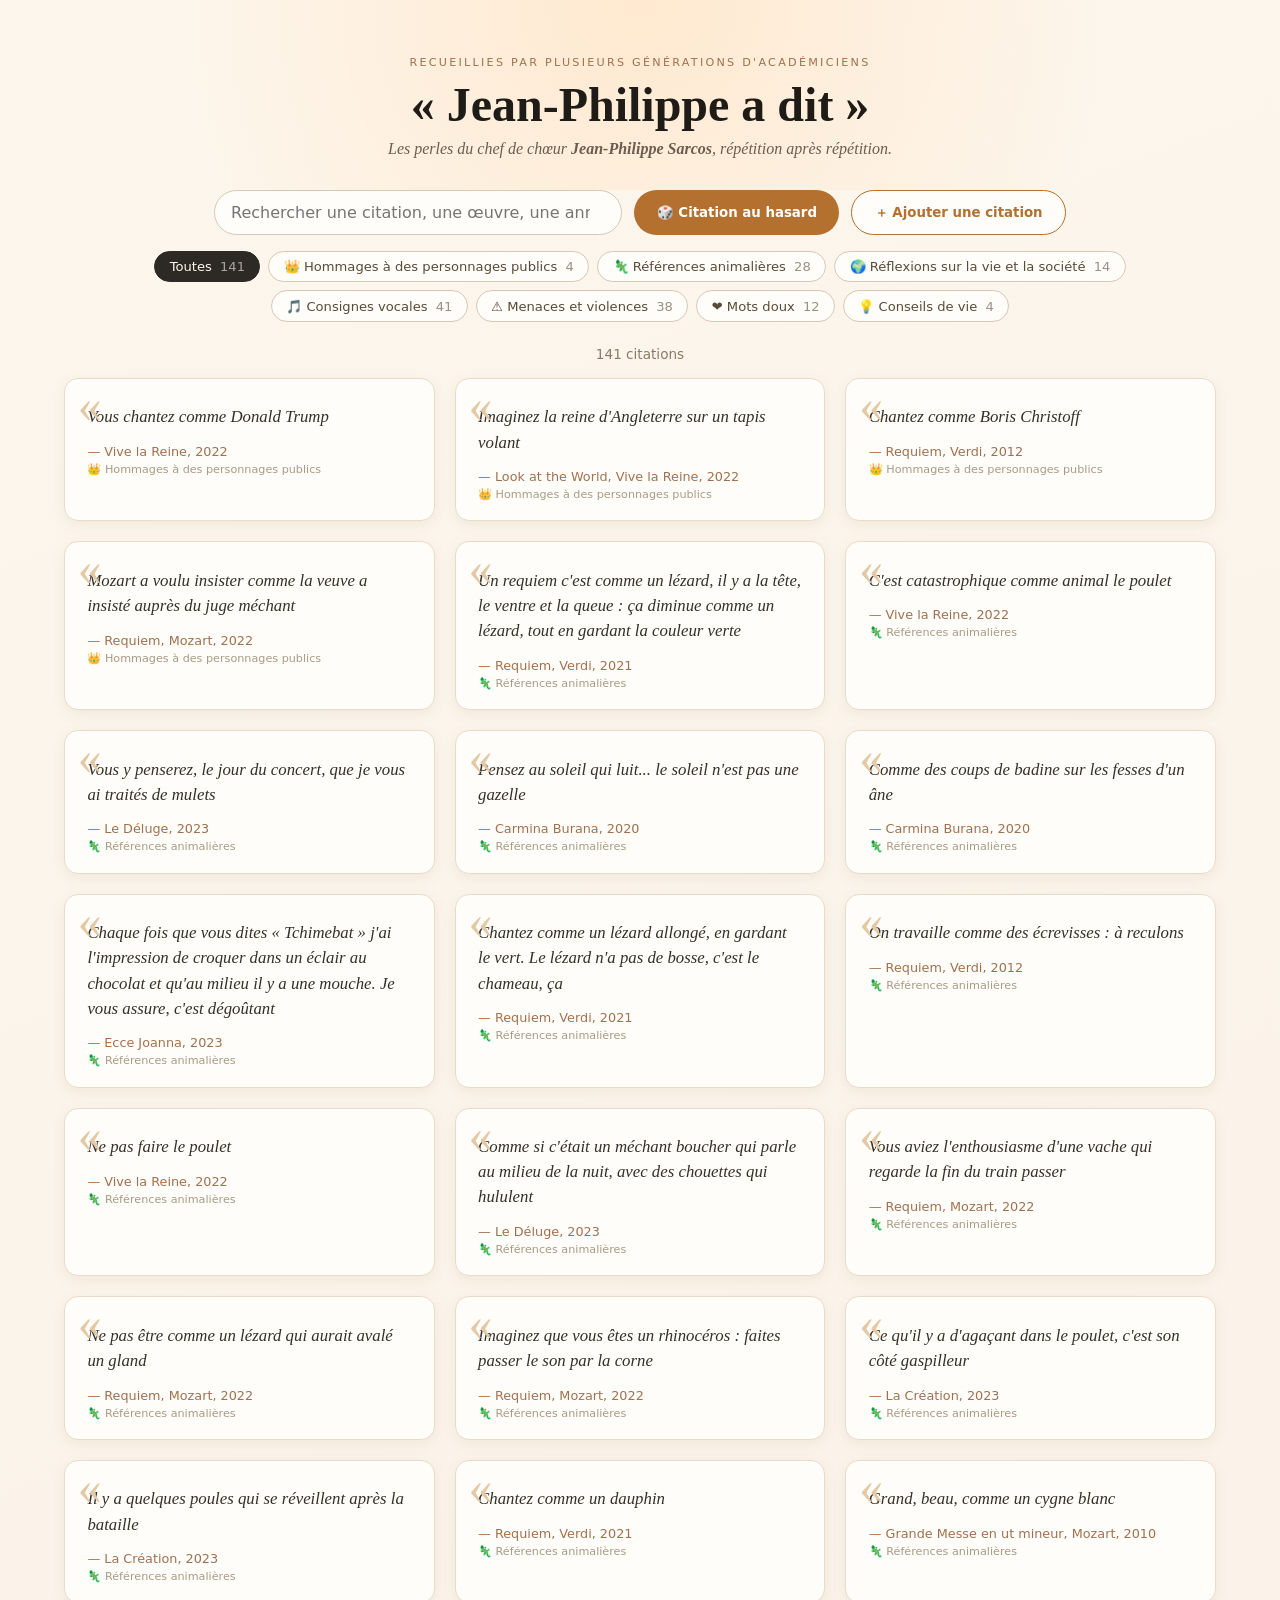
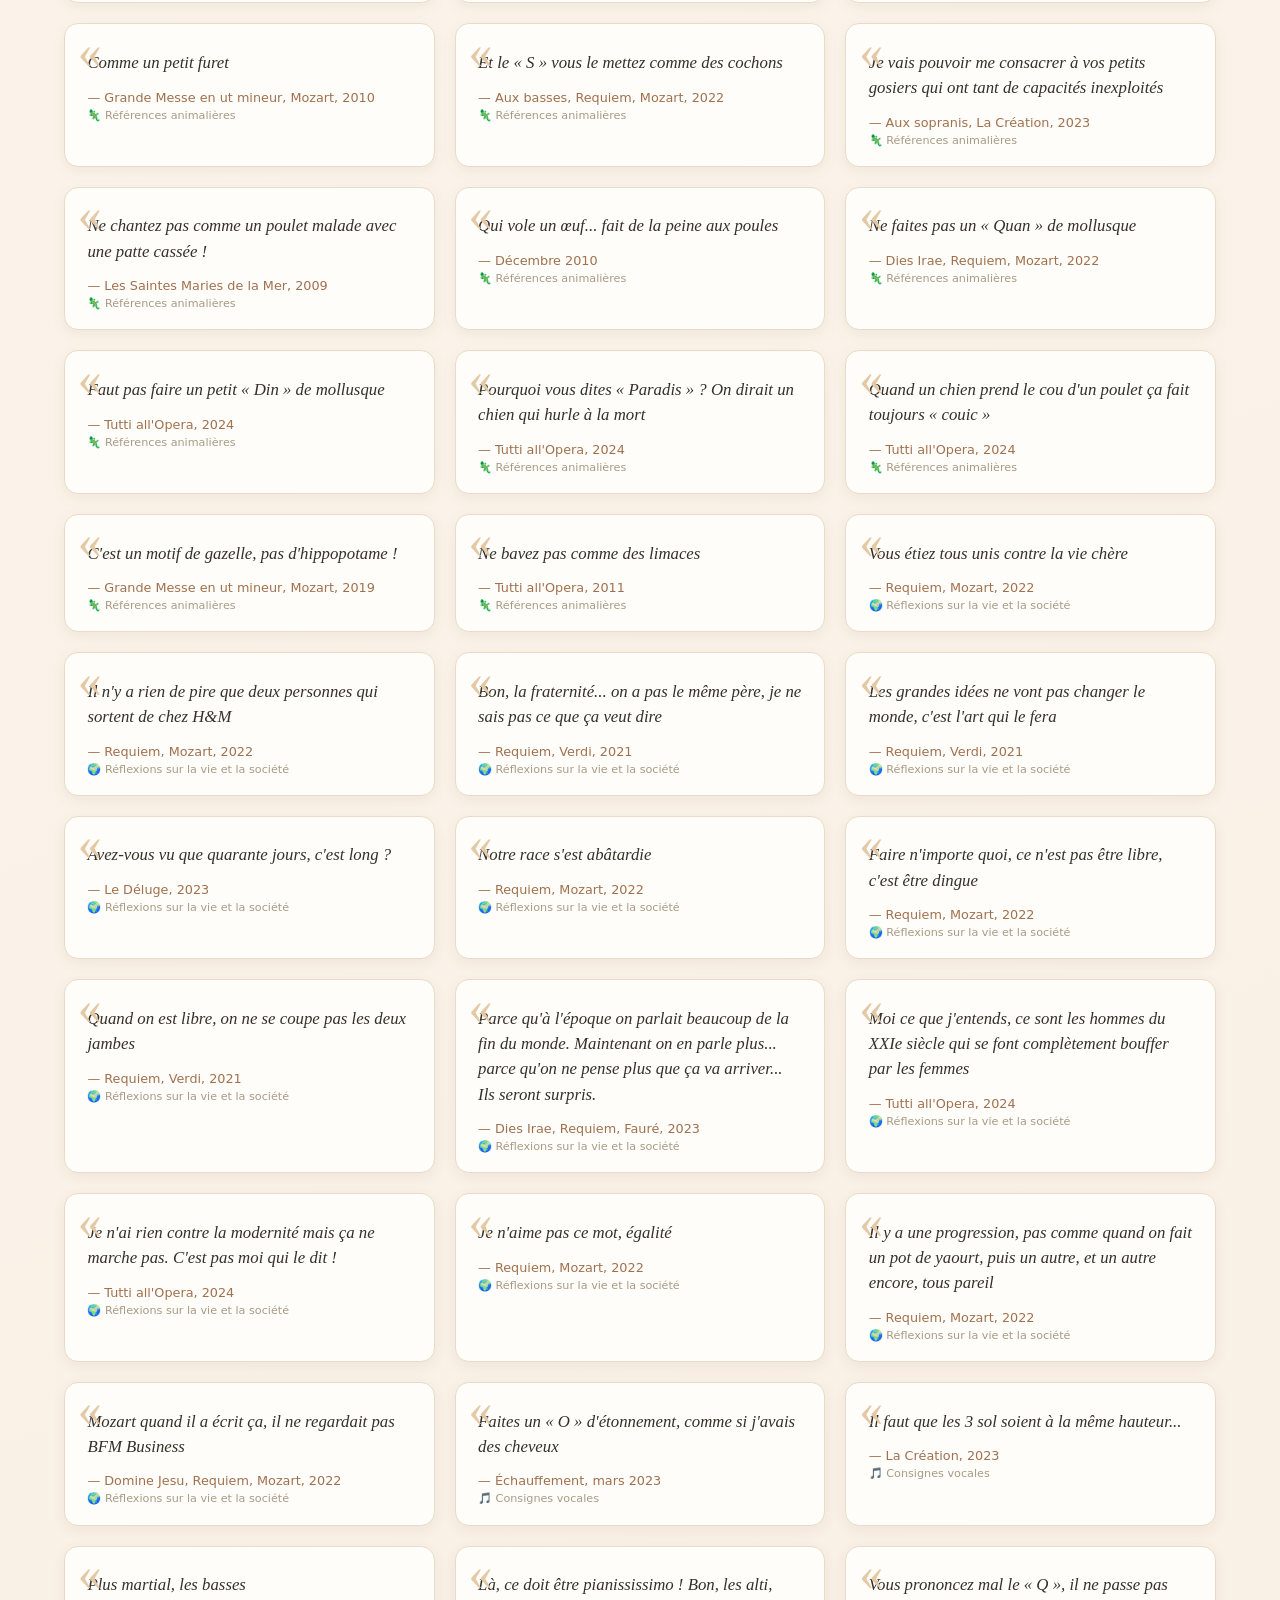
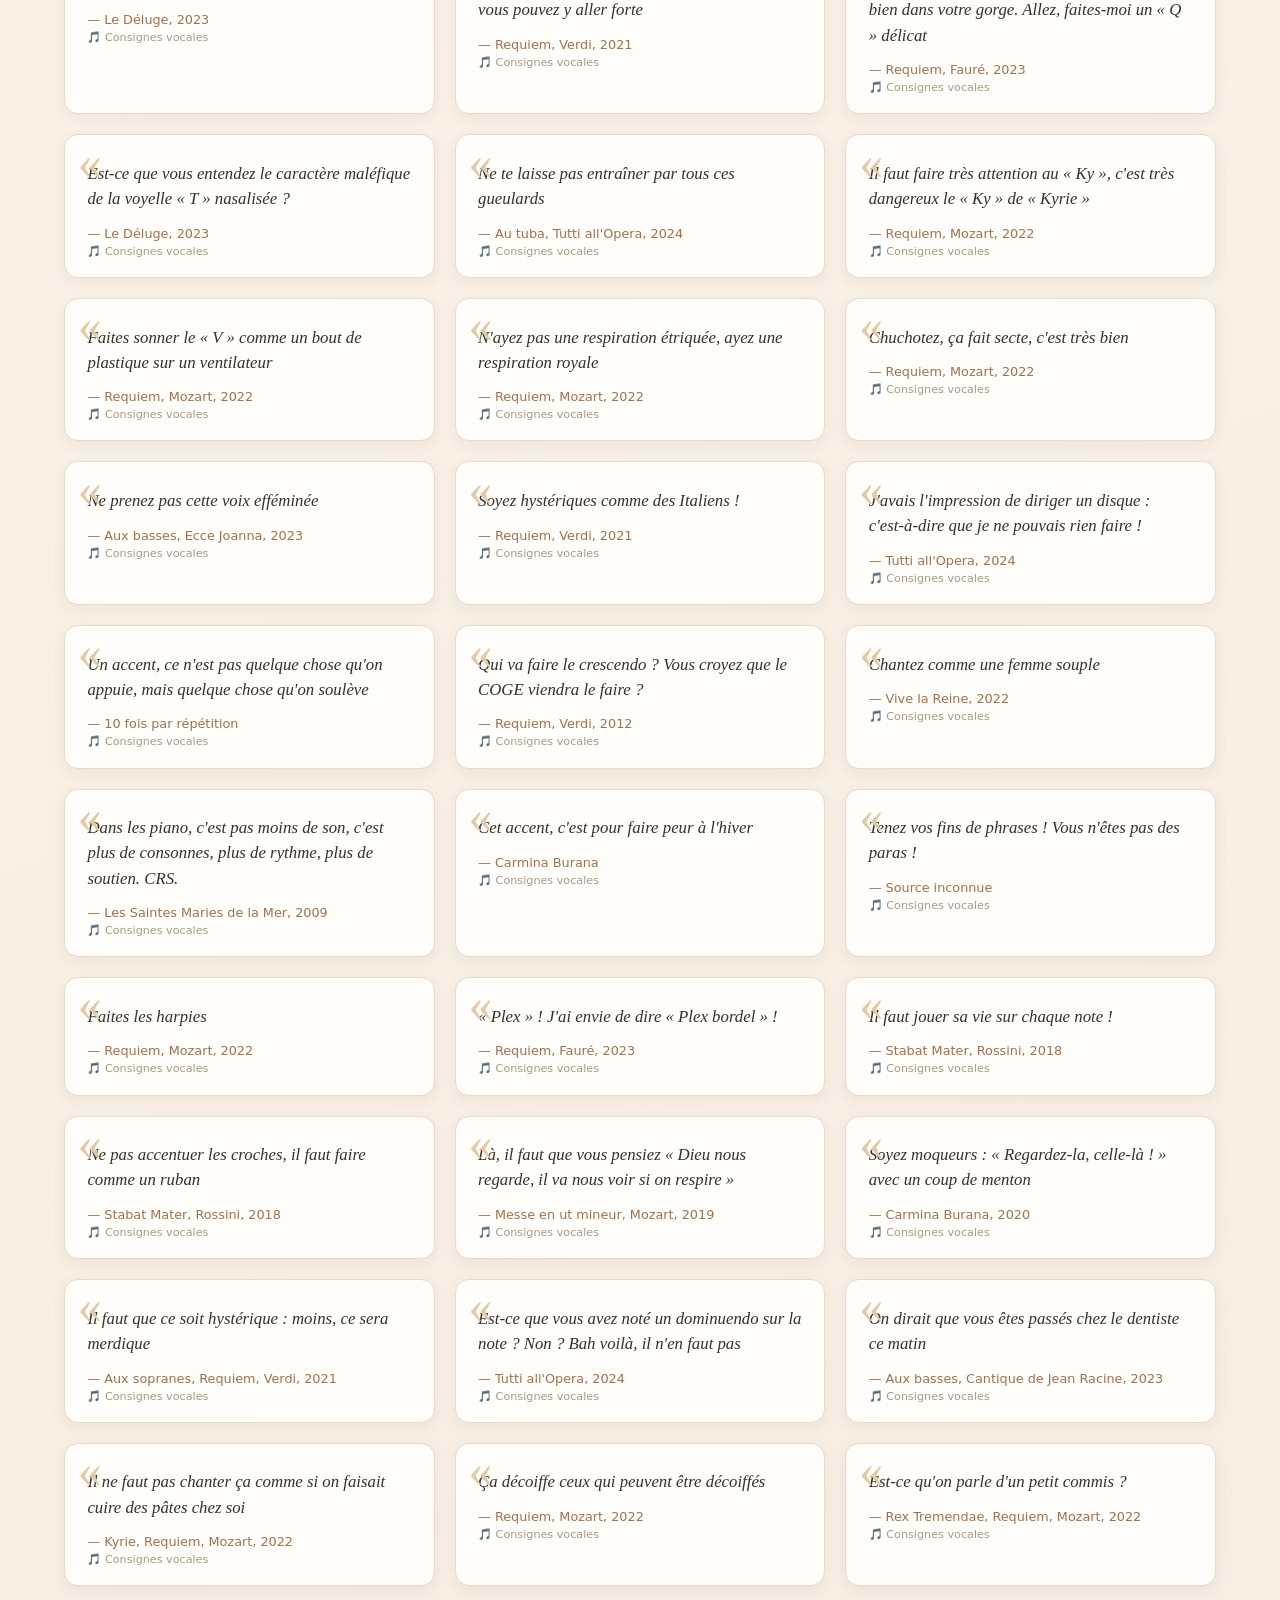
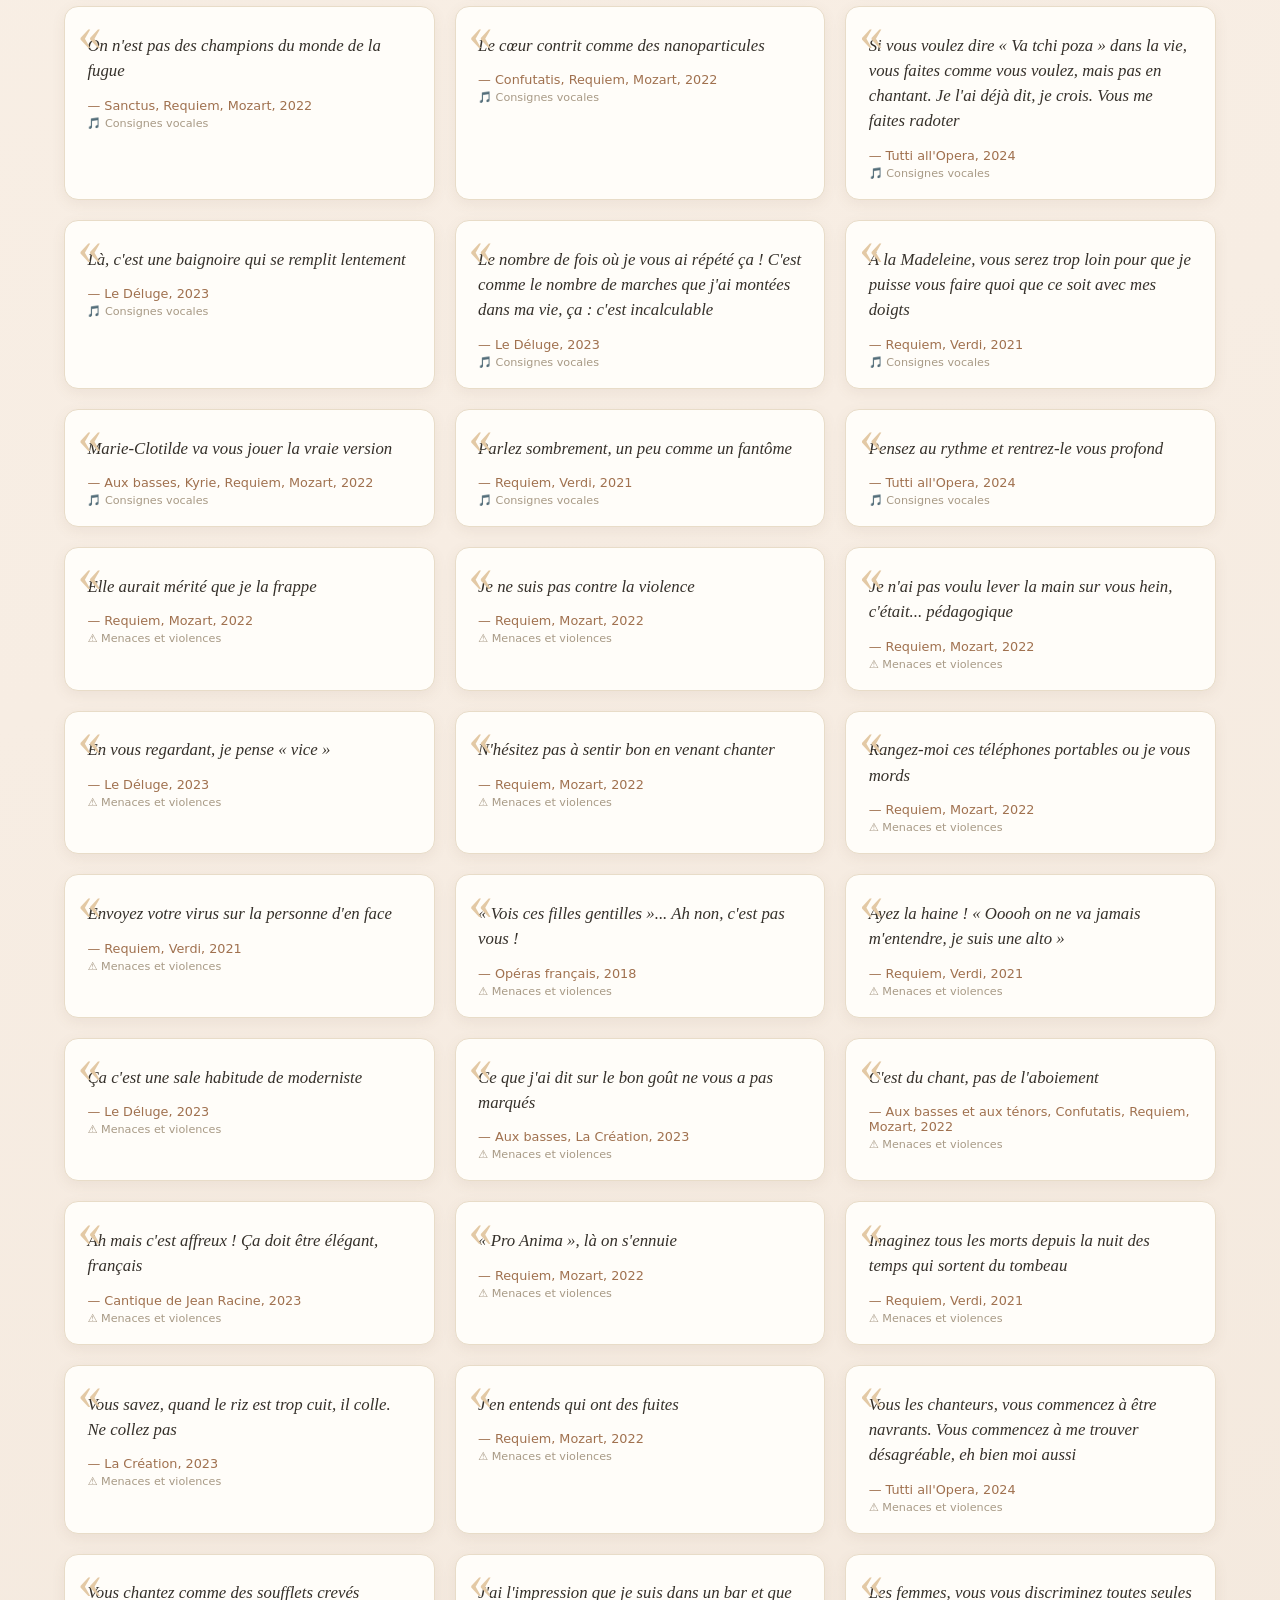
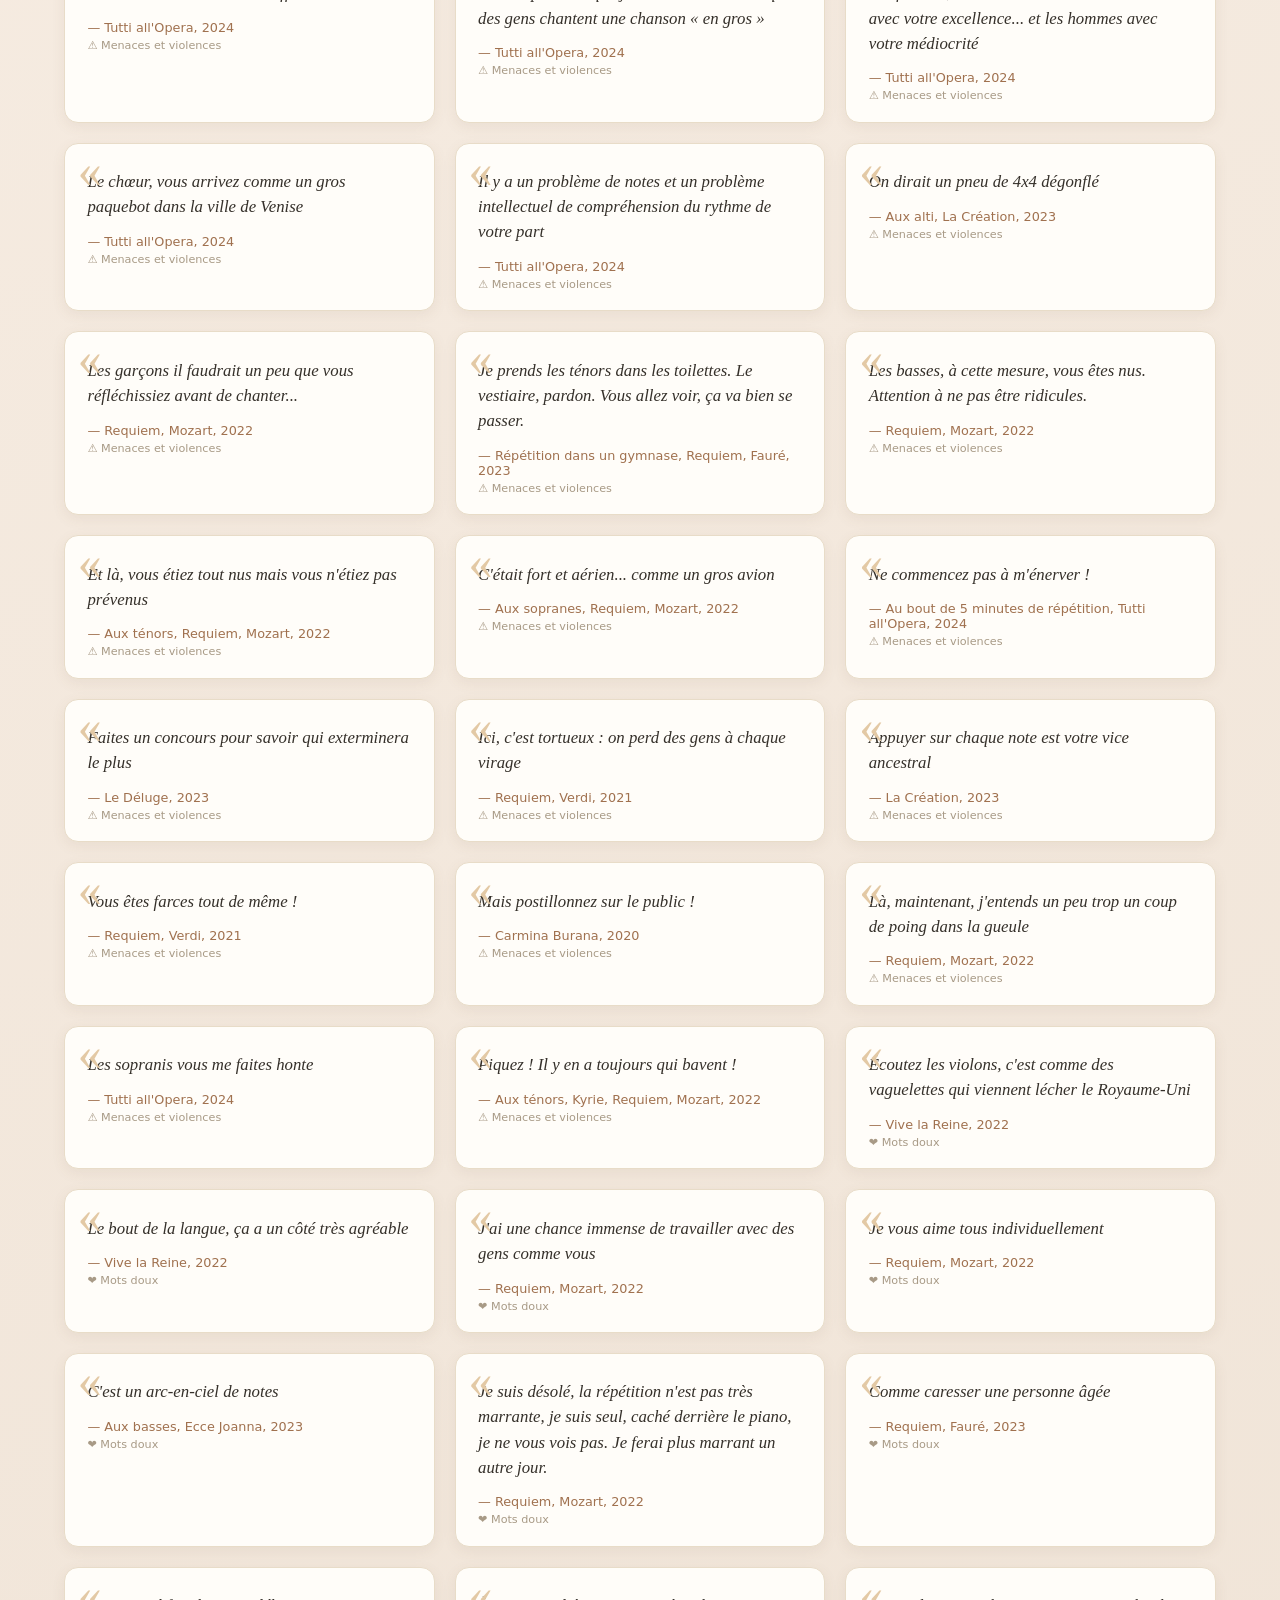
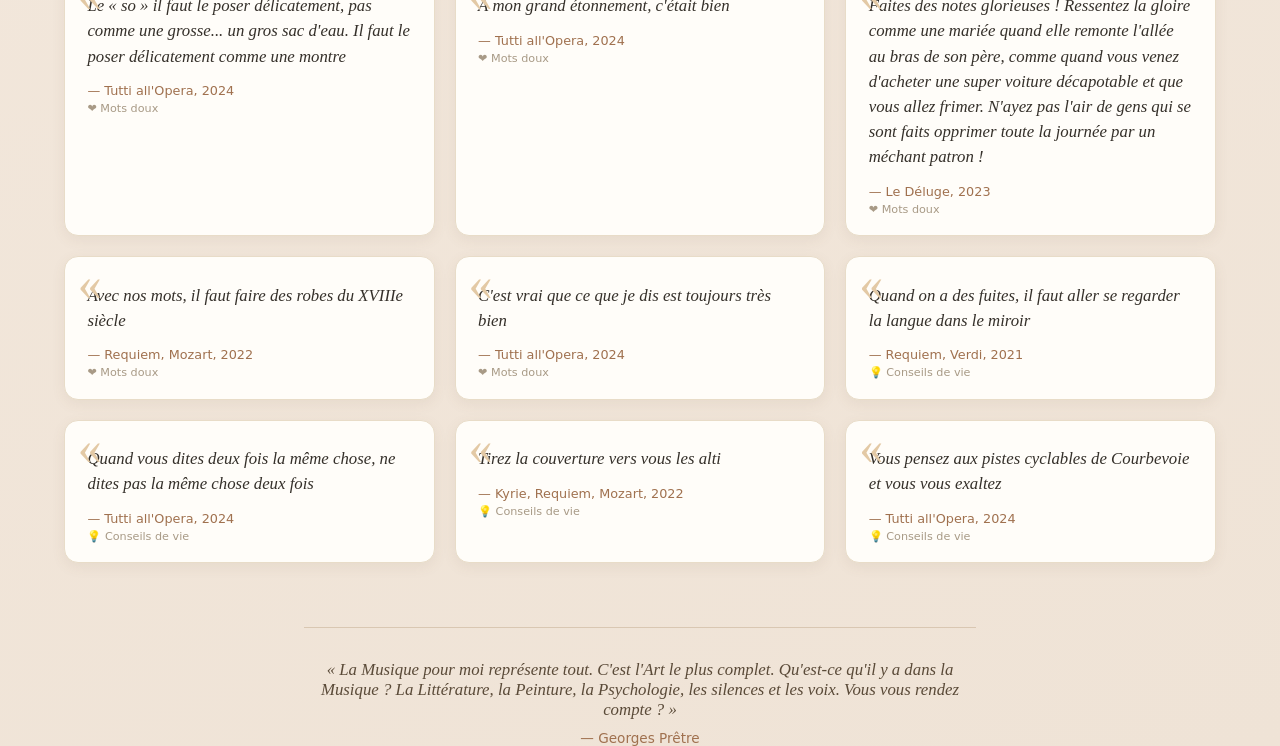
==== index.html @ 8a5d9da8 "Merge pull request #2 from quentinperry/vibe/ajout-citations-399d90" ====
<!DOCTYPE html>
<html lang="fr">
<head>
<meta charset="UTF-8">
<meta name="viewport" content="width=device-width, initial-scale=1.0">
<title>Jean-Philippe a dit — Recueil de citations</title>
<link rel="stylesheet" href="style.css">
</head>
<body>
<header class="hero">
  <p class="hero-kicker">Recueillies par plusieurs générations d'académiciens</p>
  <h1 class="hero-title">« Jean-Philippe a dit »</h1>
  <p class="hero-sub">Les perles du chef de chœur <strong>Jean-Philippe Sarcos</strong>, répétition après répétition.</p>
</header>
<div class="toolbar">
  <input id="search" class="search" type="search" placeholder="Rechercher une citation, une œuvre, une année…">
  <button id="randomBtn" class="btn-random">🎲 Citation au hasard</button>
  <button id="addBtn" class="btn-add">＋ Ajouter une citation</button>
</div>
<section id="addForm" class="add-form hidden">
  <h2 class="add-form-title">Ajouter une citation</h2>
  <div class="add-form-fields">
    <label class="add-form-label">Catégorie
      <select id="newChapter" class="add-form-input" required></select>
    </label>
    <label class="add-form-label add-form-wide">Citation
      <textarea id="newText" class="add-form-input" rows="3" placeholder="« Votre citation ici »" required></textarea>
    </label>
    <div class="add-form-row">
      <label class="add-form-label">Œuvre
        <input id="newWork" class="add-form-input" type="text" placeholder="Requiem, Mozart">
      </label>
      <label class="add-form-label">Année
        <input id="newYear" class="add-form-input" type="text" placeholder="2024" inputmode="numeric">
      </label>
    </div>
  </div>
  <p id="addError" class="add-form-error hidden"></p>
  <div class="add-form-actions">
    <button id="addCancel" class="btn-ghost">Annuler</button>
    <button id="addSubmit" class="btn-random">Ajouter</button>
  </div>
</section>
<nav id="chapters" class="chapters"></nav>
<section id="spotlight" class="random-spotlight hidden"></section>
<p id="count" class="results-count"></p>
<main id="grid" class="grid"></main>
<p id="empty" class="empty hidden">Aucune citation trouvée. « Vous me faites radoter » — essayez autre chose !</p>
<footer class="footer">
  <blockquote class="footer-quote">
    « La Musique pour moi représente tout. C'est l'Art le plus complet. Qu'est-ce qu'il y a dans la
    Musique ? La Littérature, la Peinture, la Psychologie, les silences et les voix. Vous vous
    rendez compte ? »
    <cite>— Georges Prêtre</cite>
  </blockquote>
</footer>
<script src="data.js"></script>
<script src="app.js"></script>
</body>
</html>
---- style.css ----
* { box-sizing: border-box; margin: 0; padding: 0; }
body {
  background: linear-gradient(160deg, #fdf6ec 0%, #f7ede3 60%, #efe3d6 100%);
  font-family: Georgia, "Times New Roman", serif;
  color: #2d2a26;
  min-height: 100vh;
}
.hero { text-align: center; padding: 3.5rem 1.5rem 2rem; background: radial-gradient(circle at 50% 0%, #ffe9d0 0%, transparent 70%); }
.hero-kicker { text-transform: uppercase; letter-spacing: 0.2em; font-size: 0.7rem; font-family: system-ui, sans-serif; color: #a0714f; margin-bottom: 0.5rem; }
.hero-title { font-size: 3rem; color: #1f1c18; }
.hero-sub { color: #6b5d4f; margin-top: 0.5rem; font-style: italic; }
.toolbar { display: flex; gap: 0.75rem; max-width: 900px; margin: 0 auto 1rem; padding: 0 1.5rem; flex-wrap: wrap; }
.search { flex: 1; min-width: 220px; padding: 0.75rem 1rem; border-radius: 999px; border: 1px solid #d9c7b2; background: #fffdf9; font-size: 1rem; font-family: system-ui, sans-serif; }
.search:focus { outline: 2px solid #c98a4b; }
.btn-random { padding: 0.75rem 1.4rem; border-radius: 999px; border: none; background: #b3702f; color: #fff; font-weight: 600; font-family: system-ui, sans-serif; cursor: pointer; }
.btn-random:hover { background: #96591f; }
.chapters { display: flex; flex-wrap: wrap; gap: 0.5rem; max-width: 1200px; margin: 0 auto 1.5rem; padding: 0 1.5rem; justify-content: center; }
.chip { padding: 0.45rem 0.9rem; border-radius: 999px; border: 1px solid #d9c7b2; background: #fffdf9; cursor: pointer; font-size: 0.82rem; font-family: system-ui, sans-serif; color: #5a4a38; }
.chip:hover { border-color: #b3702f; }
.chip.active { background: #2d2a26; color: #fdf6ec; border-color: #2d2a26; }
.chip .count { opacity: 0.6; margin-left: 0.25rem; }
.results-count { text-align: center; font-family: system-ui, sans-serif; font-size: 0.85rem; color: #8a7a66; margin-bottom: 1rem; }
.random-spotlight { max-width: 720px; margin: 0 auto 1.5rem; padding: 0 1.5rem; }
.random-spotlight .quote-card { border-color: #c98a4b; box-shadow: 0 10px 30px rgb(180 120 60 / 0.25); }
.grid { display: grid; grid-template-columns: repeat(auto-fill, minmax(320px, 1fr)); gap: 1.25rem; max-width: 1200px; margin: 0 auto; padding: 0 1.5rem; }
.quote-card { position: relative; background: #fffdf9; border: 1px solid #e8dcc8; border-radius: 14px; padding: 1.6rem 1.4rem 1.2rem; box-shadow: 0 4px 14px rgb(120 90 60 / 0.08); transition: transform .15s, box-shadow .15s; }
.quote-card:hover { transform: translateY(-3px); box-shadow: 0 10px 24px rgb(120 90 60 / 0.15); }
.quote-mark { position: absolute; top: 0.2rem; left: 0.8rem; font-size: 3rem; color: #e3c9a5; line-height: 1; }
.quote-text { font-size: 1.05rem; font-style: italic; line-height: 1.5; color: #35302a; }
.quote-text mark { background: #ffe3b3; border-radius: 3px; padding: 0 2px; }
.quote-source { margin-top: 0.9rem; font-size: 0.8rem; font-family: system-ui, sans-serif; color: #a0714f; display: flex; flex-direction: column; gap: 0.25rem; }
.quote-chapter { font-size: 0.7rem; color: #a89a86; }
.empty { text-align: center; font-style: italic; color: #8a7a66; padding: 2rem; }
.hidden { display: none; }
.footer { max-width: 720px; margin: 4rem auto 0; padding: 0 1.5rem; text-align: center; }
.footer-quote { font-style: italic; font-size: 1.05rem; color: #5a4a38; border-top: 1px solid #d9c7b2; padding-top: 2rem; }
.footer-quote cite { display: block; margin-top: 0.6rem; font-style: normal; font-family: system-ui, sans-serif; font-size: 0.85rem; color: #a0714f; }.btn-add { padding: 0.75rem 1.4rem; border-radius: 999px; border: 1px solid #b3702f; background: #fffdf9; color: #b3702f; font-weight: 600; font-family: system-ui, sans-serif; cursor: pointer; }
.btn-add:hover { background: #f7e8d5; }
.add-form { max-width: 720px; margin: 0 auto 1.5rem; padding: 1.5rem; background: #fffdf9; border: 1px solid #e8dcc8; border-radius: 14px; box-shadow: 0 4px 14px rgb(120 90 60 / 0.08); font-family: system-ui, sans-serif; }
.add-form-title { font-size: 1.1rem; margin-bottom: 1rem; color: #35302a; }
.add-form-fields { display: flex; flex-direction: column; gap: 0.9rem; }
.add-form-label { display: flex; flex-direction: column; gap: 0.3rem; font-size: 0.8rem; color: #6b5d4f; }
.add-form-input { padding: 0.55rem 0.8rem; border-radius: 8px; border: 1px solid #d9c7b2; background: #fff; font-size: 0.95rem; font-family: system-ui, sans-serif; }
.add-form-input:focus { outline: 2px solid #c98a4b; }
.add-form-row { display: flex; gap: 0.9rem; flex-wrap: wrap; }
.add-form-row .add-form-label { flex: 1; min-width: 160px; }
.add-form-error { color: #b00020; font-size: 0.85rem; margin-top: 0.6rem; }
.add-form-actions { display: flex; justify-content: flex-end; gap: 0.6rem; margin-top: 1.1rem; }
.btn-ghost { padding: 0.75rem 1.4rem; border-radius: 999px; border: 1px solid #d9c7b2; background: transparent; color: #5a4a38; font-family: system-ui, sans-serif; cursor: pointer; }
.btn-ghost:hover { background: #f3e9dc; }
.quote-delete { position: absolute; top: 0.6rem; right: 0.6rem; width: 1.6rem; height: 1.6rem; border-radius: 50%; border: none; background: #f3e0cc; color: #a0714f; cursor: pointer; font-size: 0.8rem; line-height: 1; opacity: 0; transition: opacity .15s; }
.quote-card:hover .quote-delete { opacity: 1; }
.quote-delete:hover { background: #e3c2a0; color: #7a3f1f; }
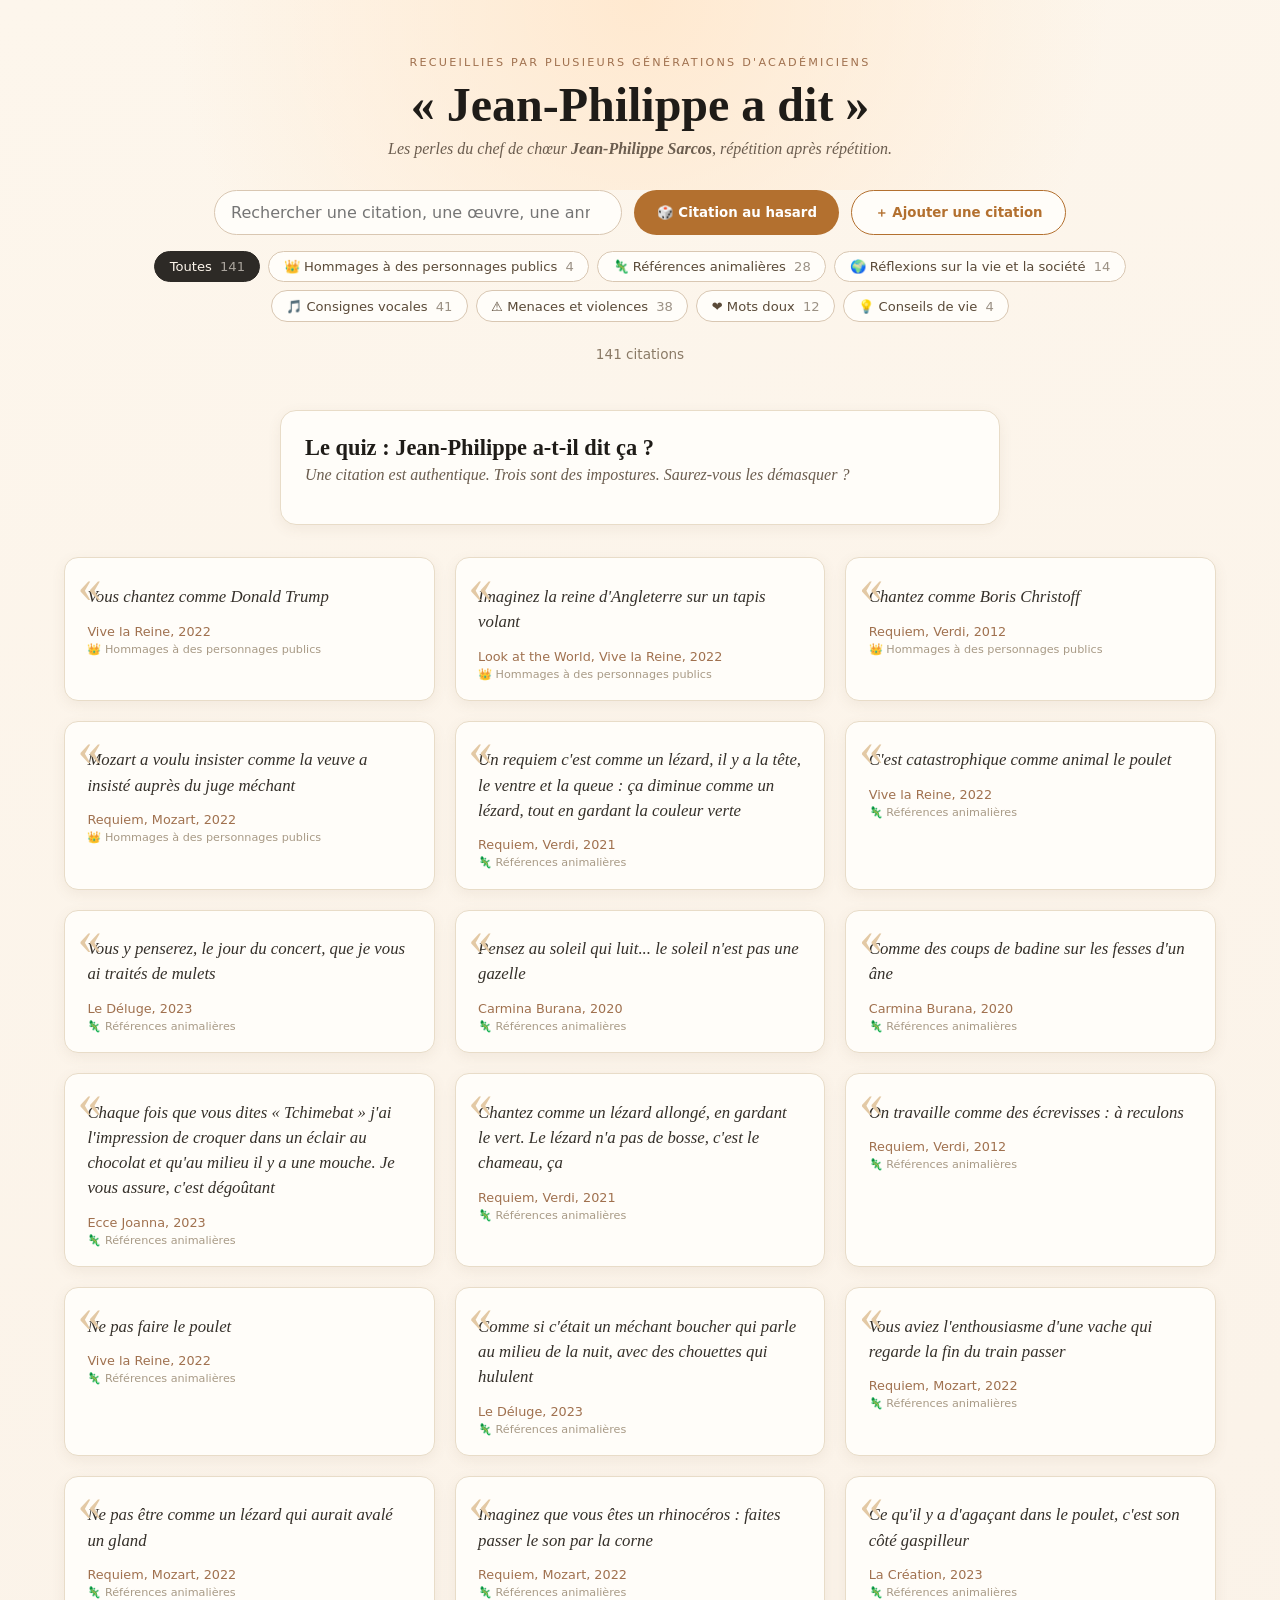
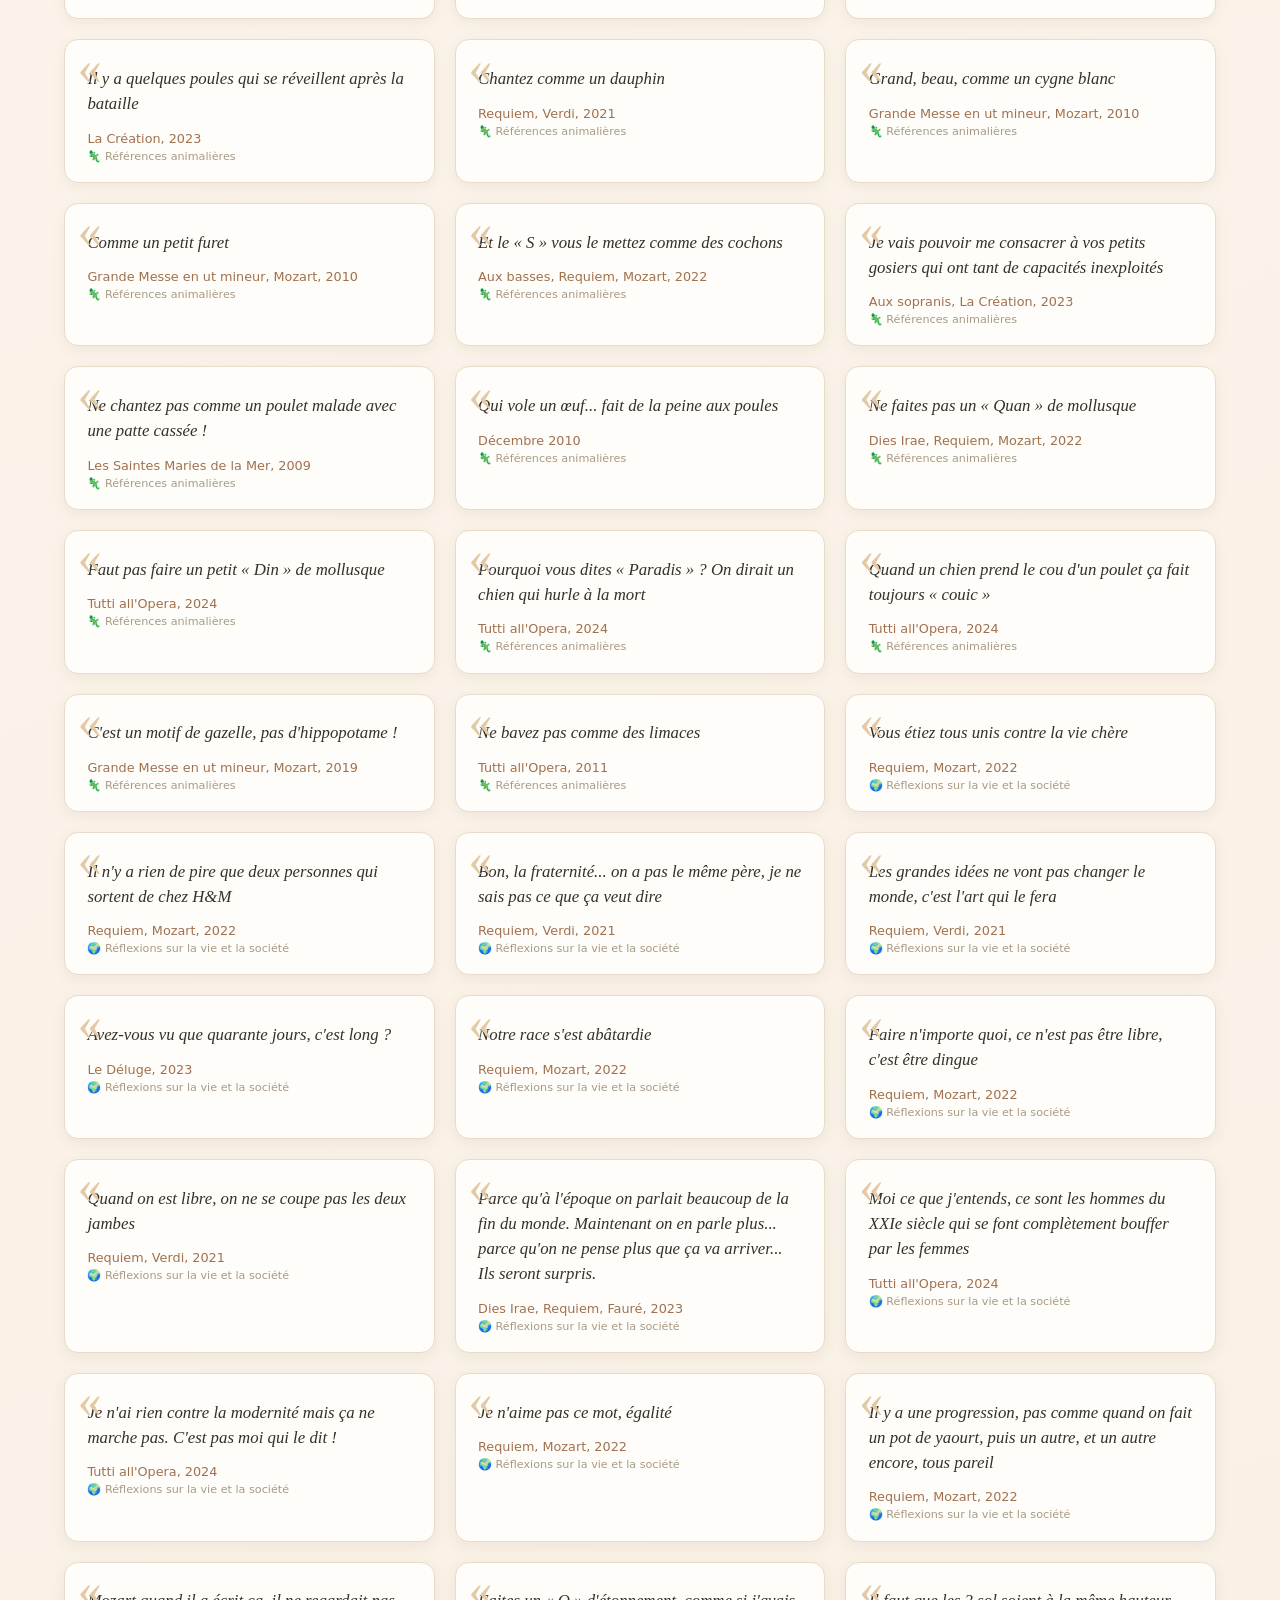
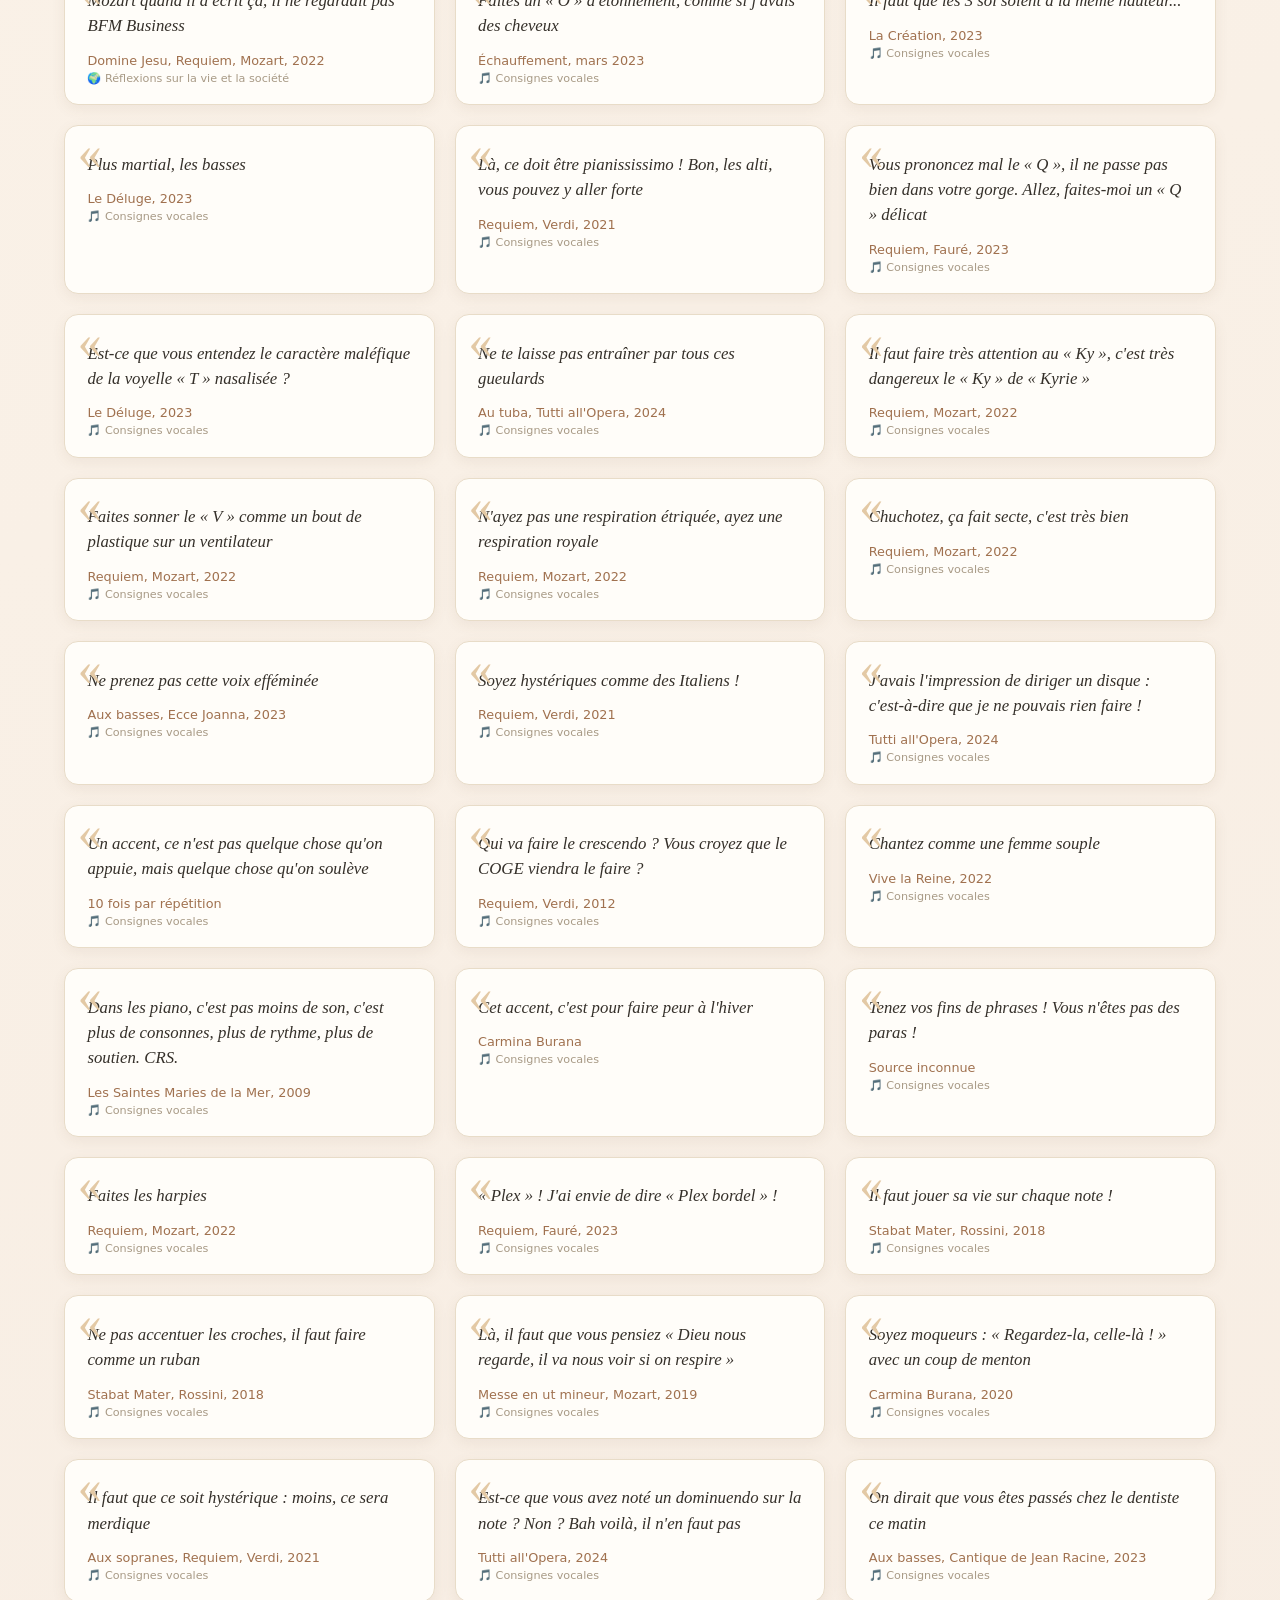
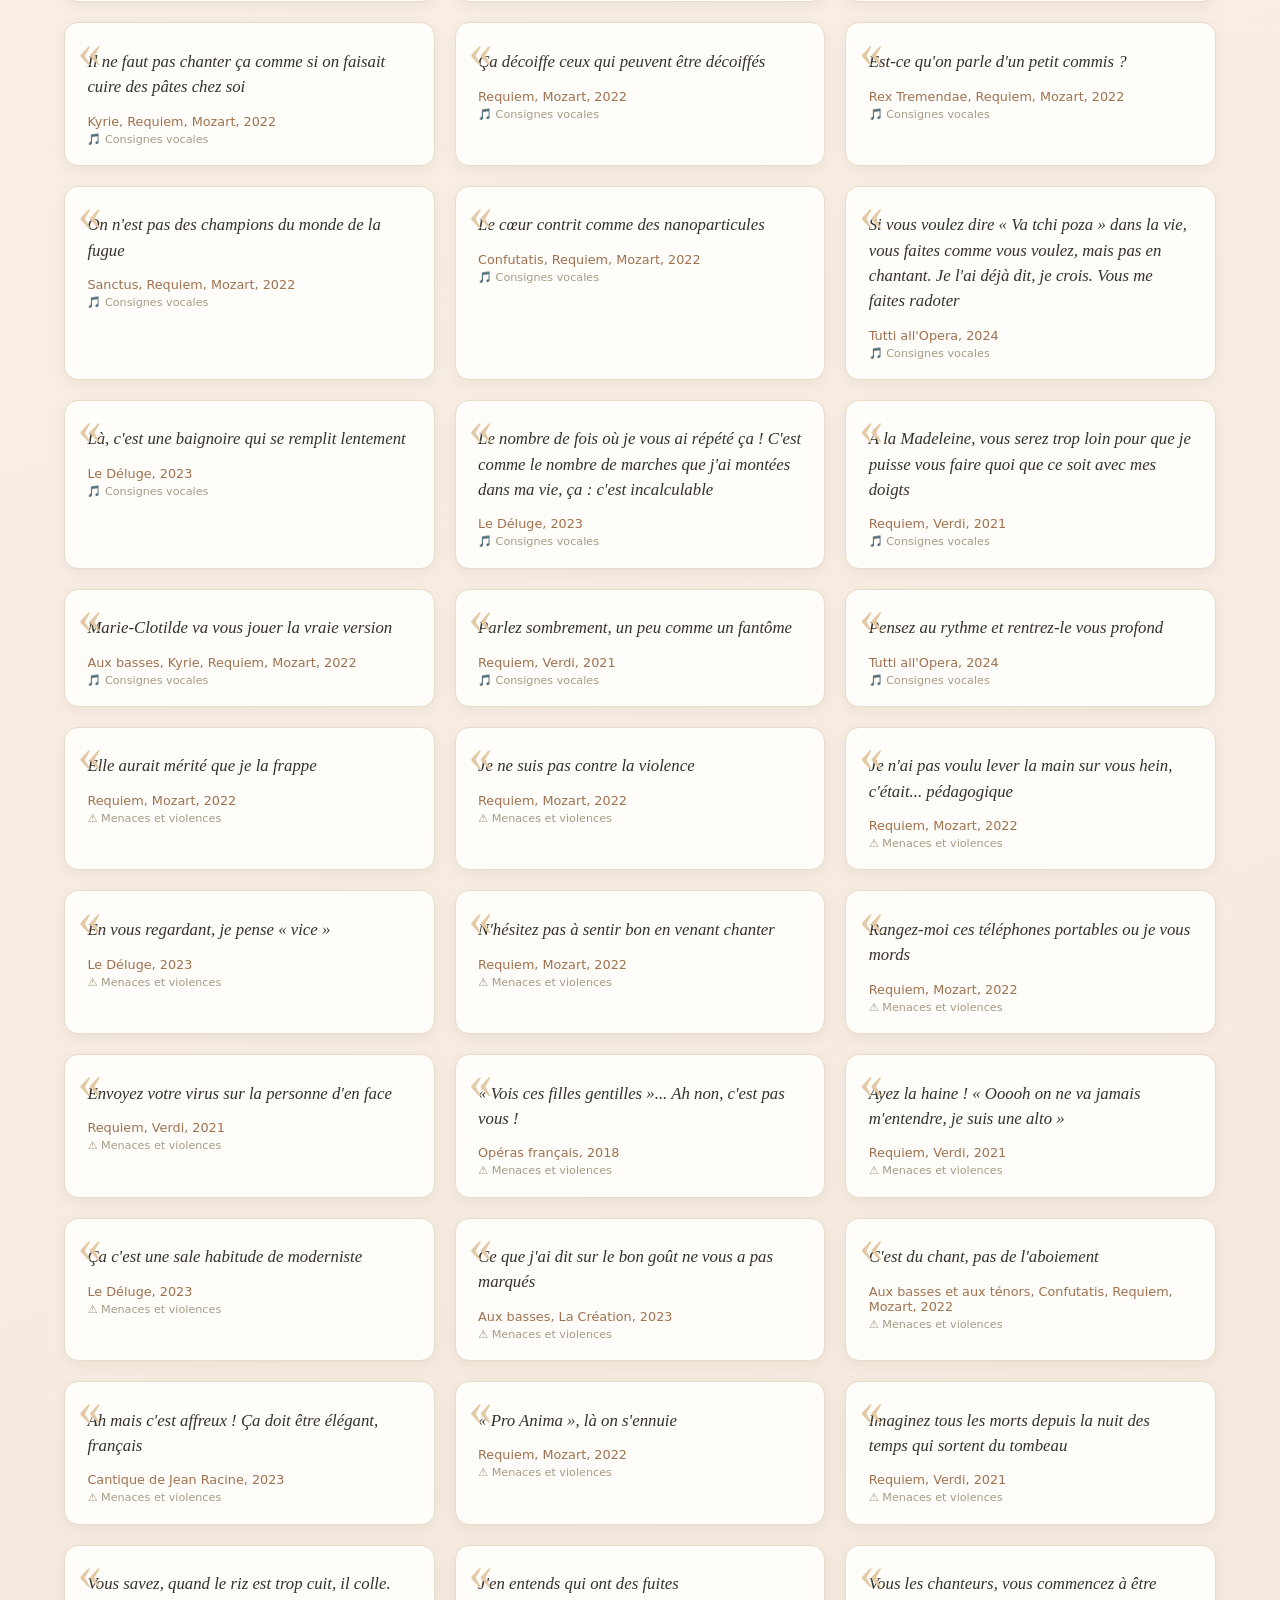
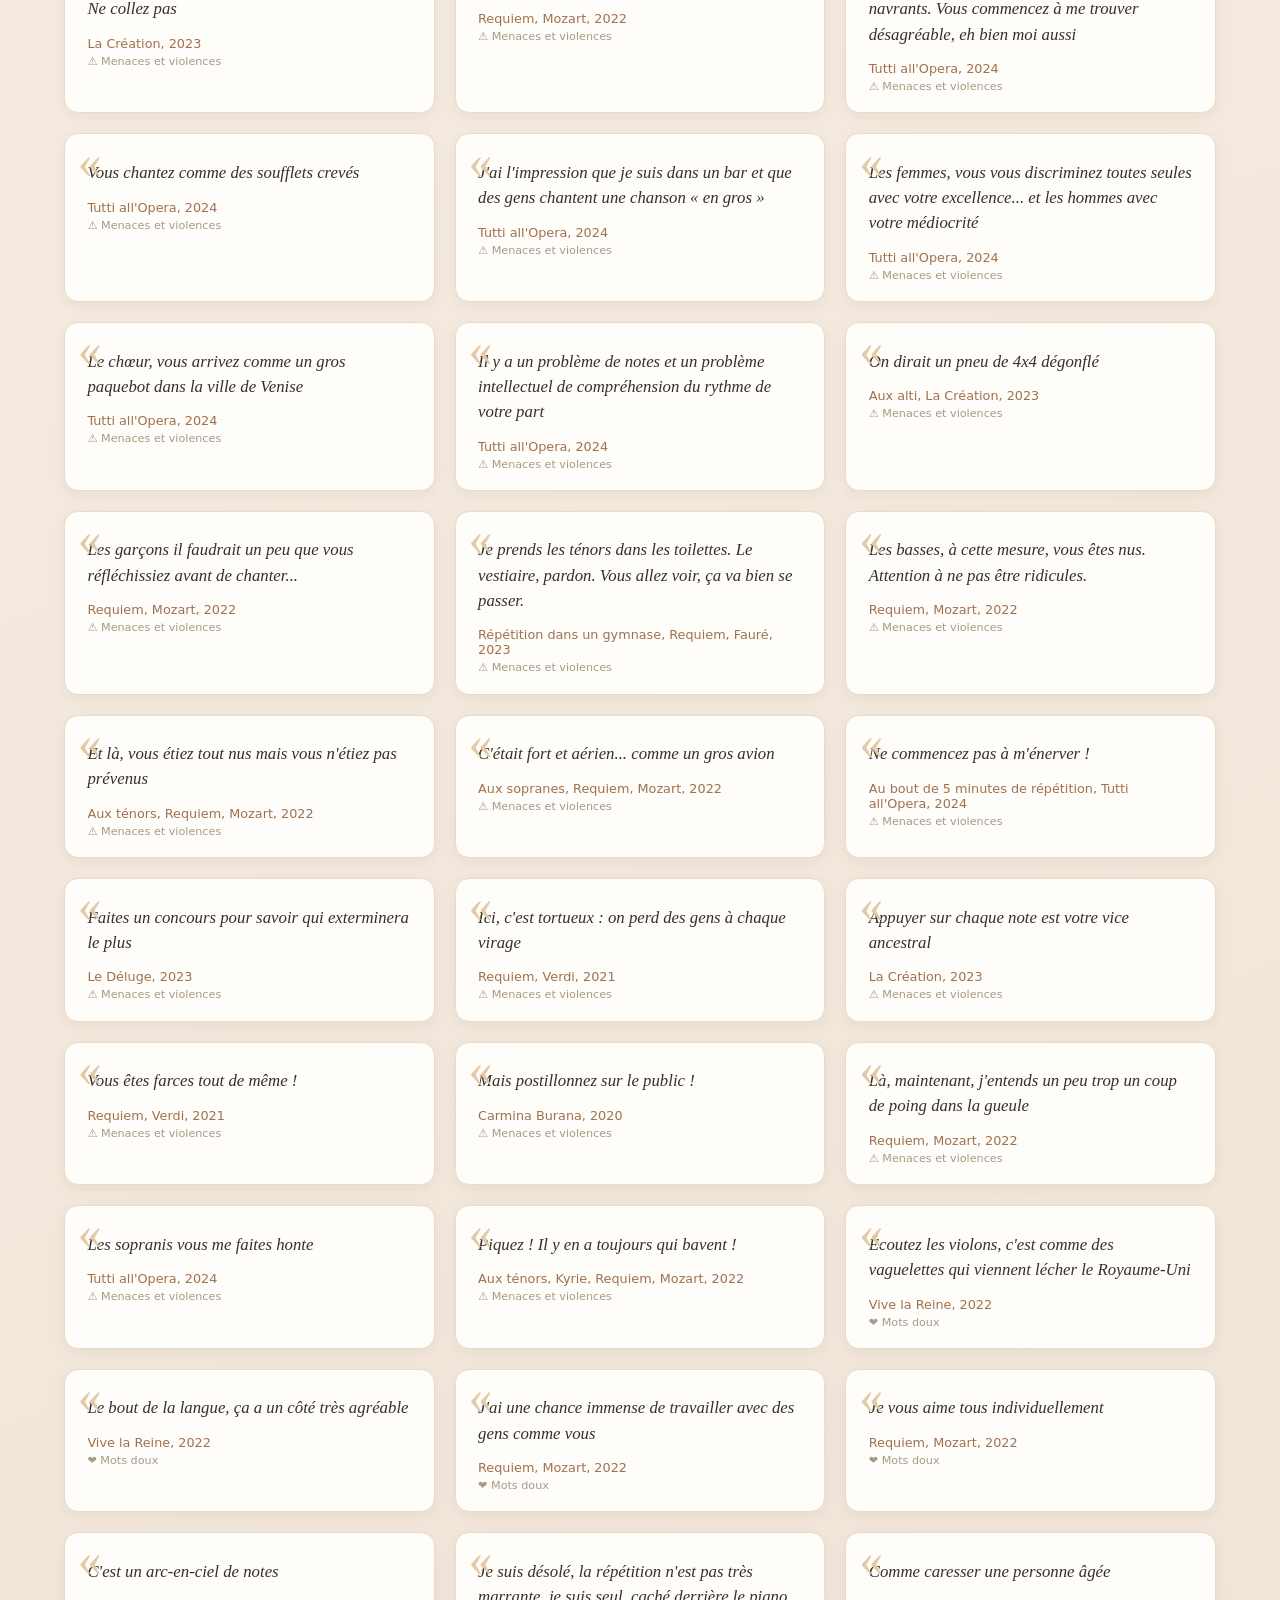
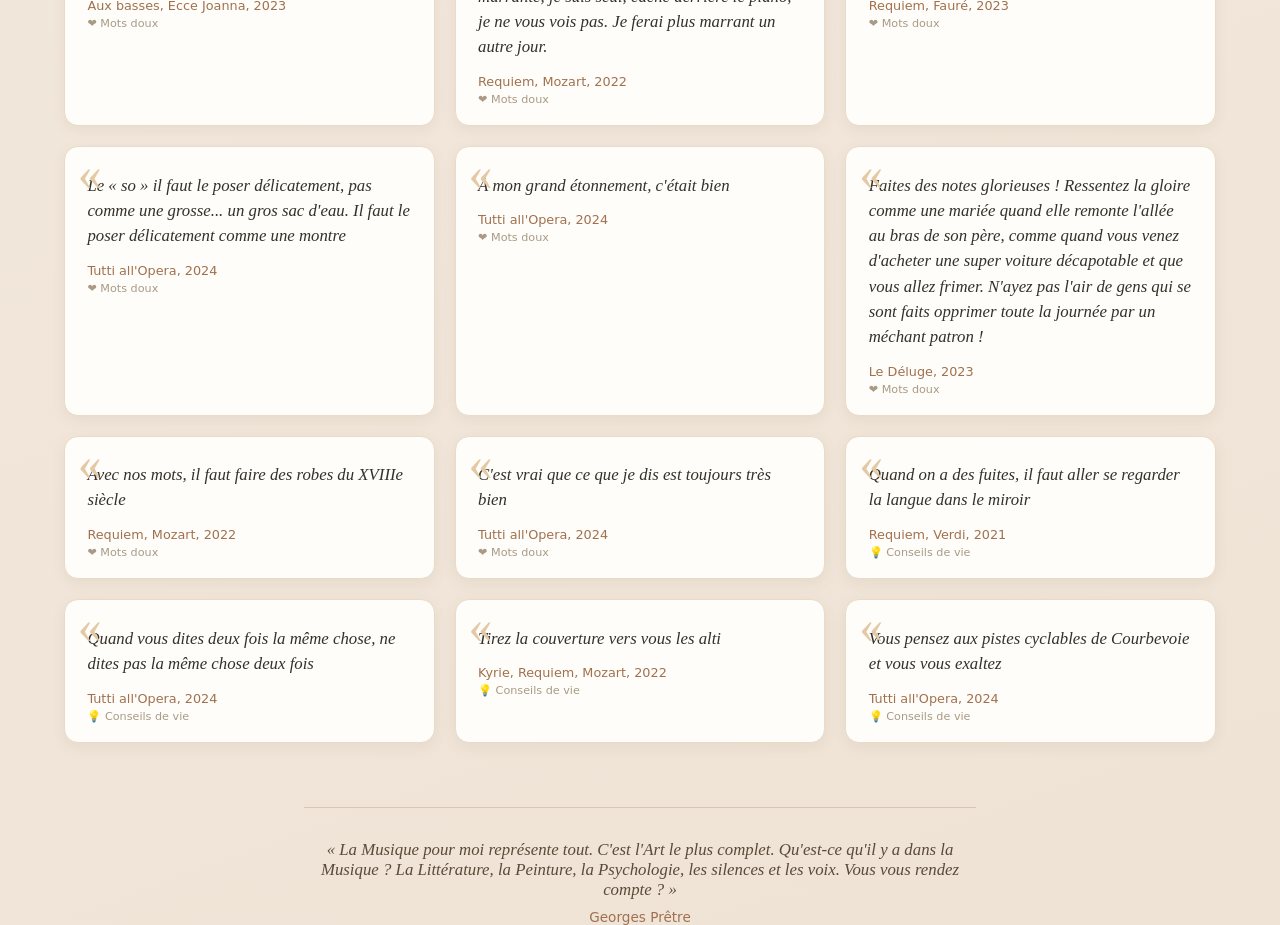
==== commit 354663b2: "Ajout du quiz « Jean-Philippe a-t-il dit ça ? » (une vraie citation, trois impostures) Co-authored-b" ====
--- a/index.html
+++ b/index.html
@@ -3,7 +3,7 @@
 <head>
 <meta charset="UTF-8">
 <meta name="viewport" content="width=device-width, initial-scale=1.0">
-<title>Jean-Philippe a dit — Recueil de citations</title>
+<title>Jean-Philippe a dit – Recueil de citations</title>
 <link rel="stylesheet" href="style.css">
 </head>
 <body>
@@ -44,17 +44,26 @@
 <nav id="chapters" class="chapters"></nav>
 <section id="spotlight" class="random-spotlight hidden"></section>
 <p id="count" class="results-count"></p>
+<section id="quiz" class="quiz">
+  <h2 class="quiz-title">Le quiz : Jean-Philippe a-t-il dit ça ?</h2>
+  <p class="quiz-intro">Une citation est authentique. Trois sont des impostures. Saurez-vous les démasquer ?</p>
+  <p id="quizScore" class="quiz-score hidden">Score : <span id="quizScoreValue">0</span> / <span id="quizPlayedValue">0</span></p>
+  <div id="quizGame"></div>
+  <button id="quizNext" class="btn-random hidden">Question suivante</button>
+</section>
+
 <main id="grid" class="grid"></main>
-<p id="empty" class="empty hidden">Aucune citation trouvée. « Vous me faites radoter » — essayez autre chose !</p>
+<p id="empty" class="empty hidden">Aucune citation trouvée. « Vous me faites radoter », essayez autre chose !</p>
 <footer class="footer">
   <blockquote class="footer-quote">
     « La Musique pour moi représente tout. C'est l'Art le plus complet. Qu'est-ce qu'il y a dans la
     Musique ? La Littérature, la Peinture, la Psychologie, les silences et les voix. Vous vous
     rendez compte ? »
-    <cite>— Georges Prêtre</cite>
+    <cite>Georges Prêtre</cite>
   </blockquote>
 </footer>
 <script src="data.js"></script>
+<script src="quiz.js"></script>
 <script src="app.js"></script>
 </body>
 </html>
--- a/style.css
+++ b/style.css
@@ -51,3 +51,15 @@
 .quote-delete { position: absolute; top: 0.6rem; right: 0.6rem; width: 1.6rem; height: 1.6rem; border-radius: 50%; border: none; background: #f3e0cc; color: #a0714f; cursor: pointer; font-size: 0.8rem; line-height: 1; opacity: 0; transition: opacity .15s; }
 .quote-card:hover .quote-delete { opacity: 1; }
 .quote-delete:hover { background: #e3c2a0; color: #7a3f1f; }
+
+/* Quiz */
+.quiz { max-width: 720px; margin: 3rem auto 2rem; padding: 1.5rem; background: #fffdf9; border: 1px solid #e8dcc8; border-radius: 16px; box-shadow: 0 4px 14px rgb(120 90 60 / 0.08); }
+.quiz-title { font-size: 1.4rem; color: #1f1c18; margin-bottom: 0.35rem; }
+.quiz-intro { color: #6b5d4f; font-style: italic; margin-bottom: 1rem; }
+.quiz-score { font-family: system-ui, sans-serif; font-size: 0.85rem; color: #a0714f; margin-bottom: 0.75rem; }
+.quiz-options { display: grid; gap: 0.75rem; }
+.quiz-option { text-align: left; font-family: Georgia, "Times New Roman", serif; font-style: italic; font-size: 1rem; padding: 0.8rem 1rem; border: 1px solid #d9c7b2; border-radius: 10px; background: #fdf6ec; cursor: pointer; transition: border-color .15s, background .15s; }
+.quiz-option:hover { border-color: #b3702f; }
+.quiz-option.correct { border-color: #2e7d32; background: #e9f4e9; }
+.quiz-option.wrong { border-color: #b3402f; background: #f7e5df; }
+.quiz .btn-random { margin-top: 1rem; }
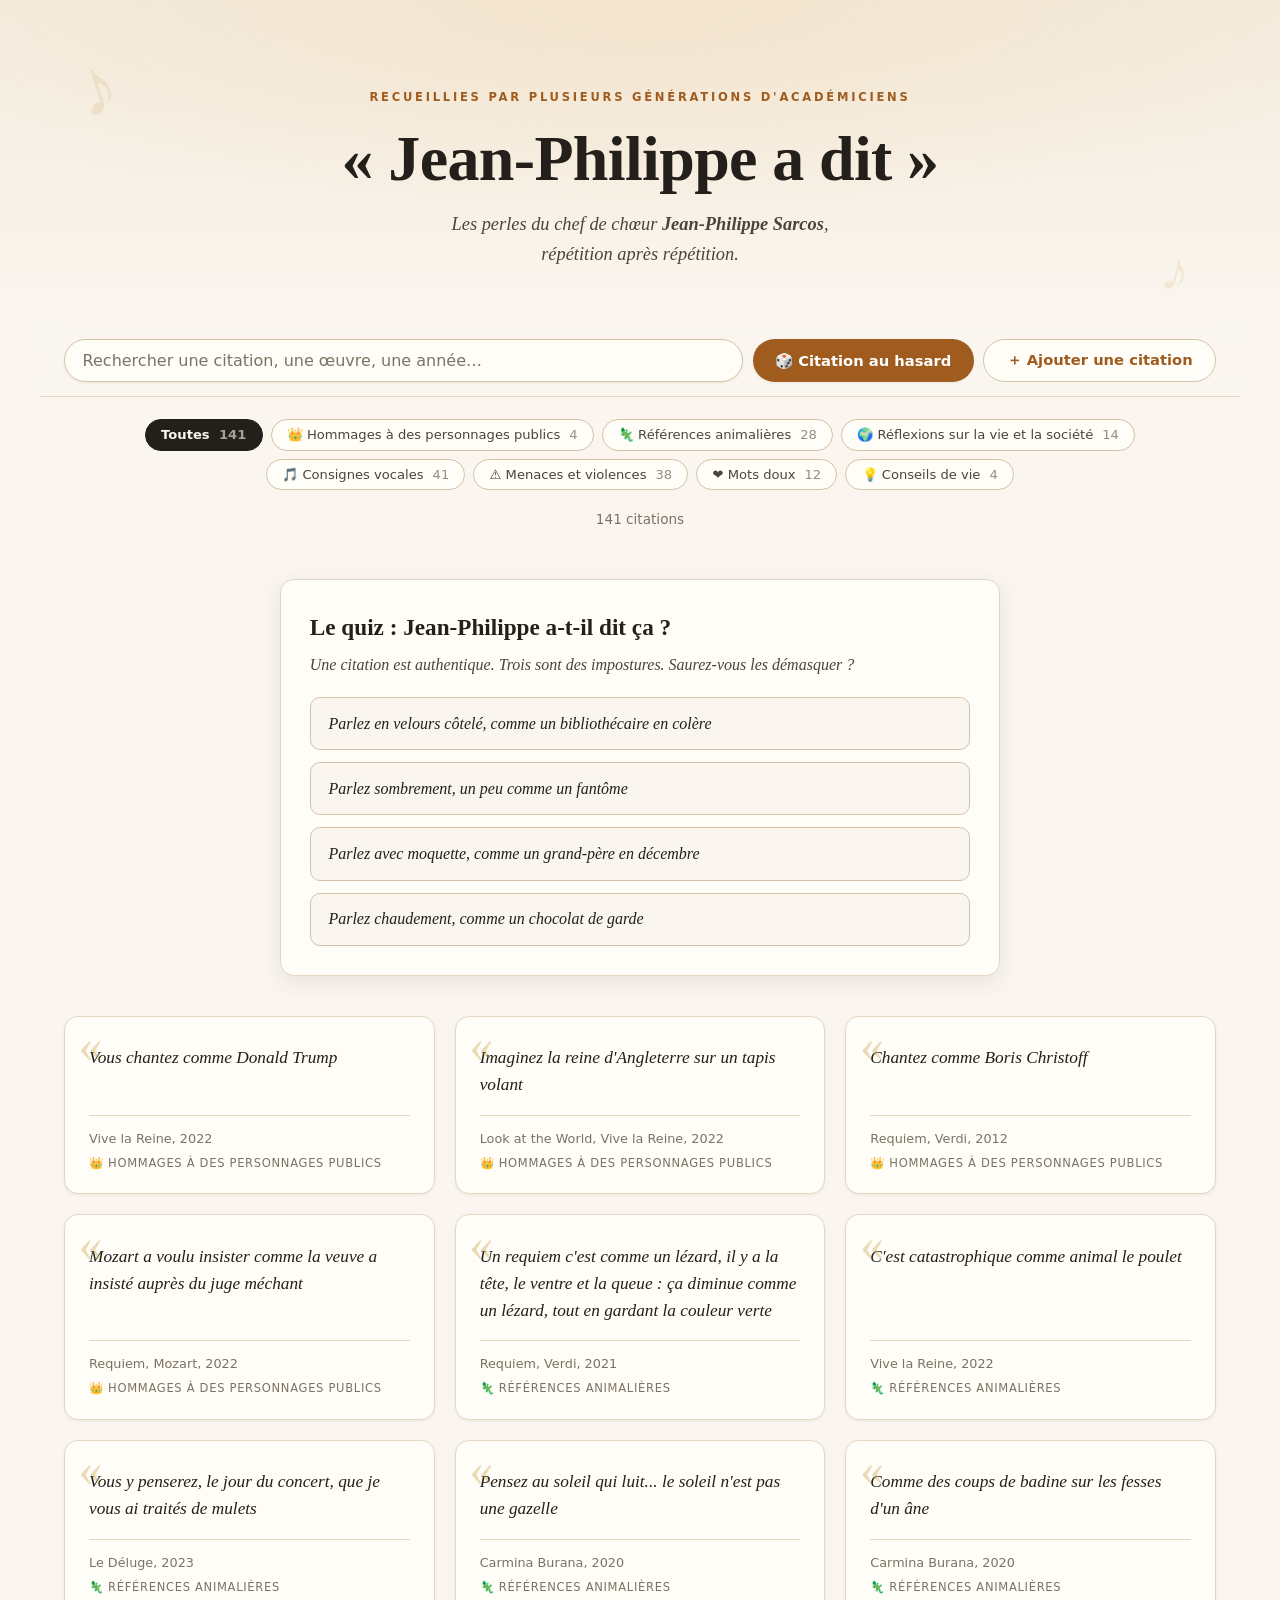
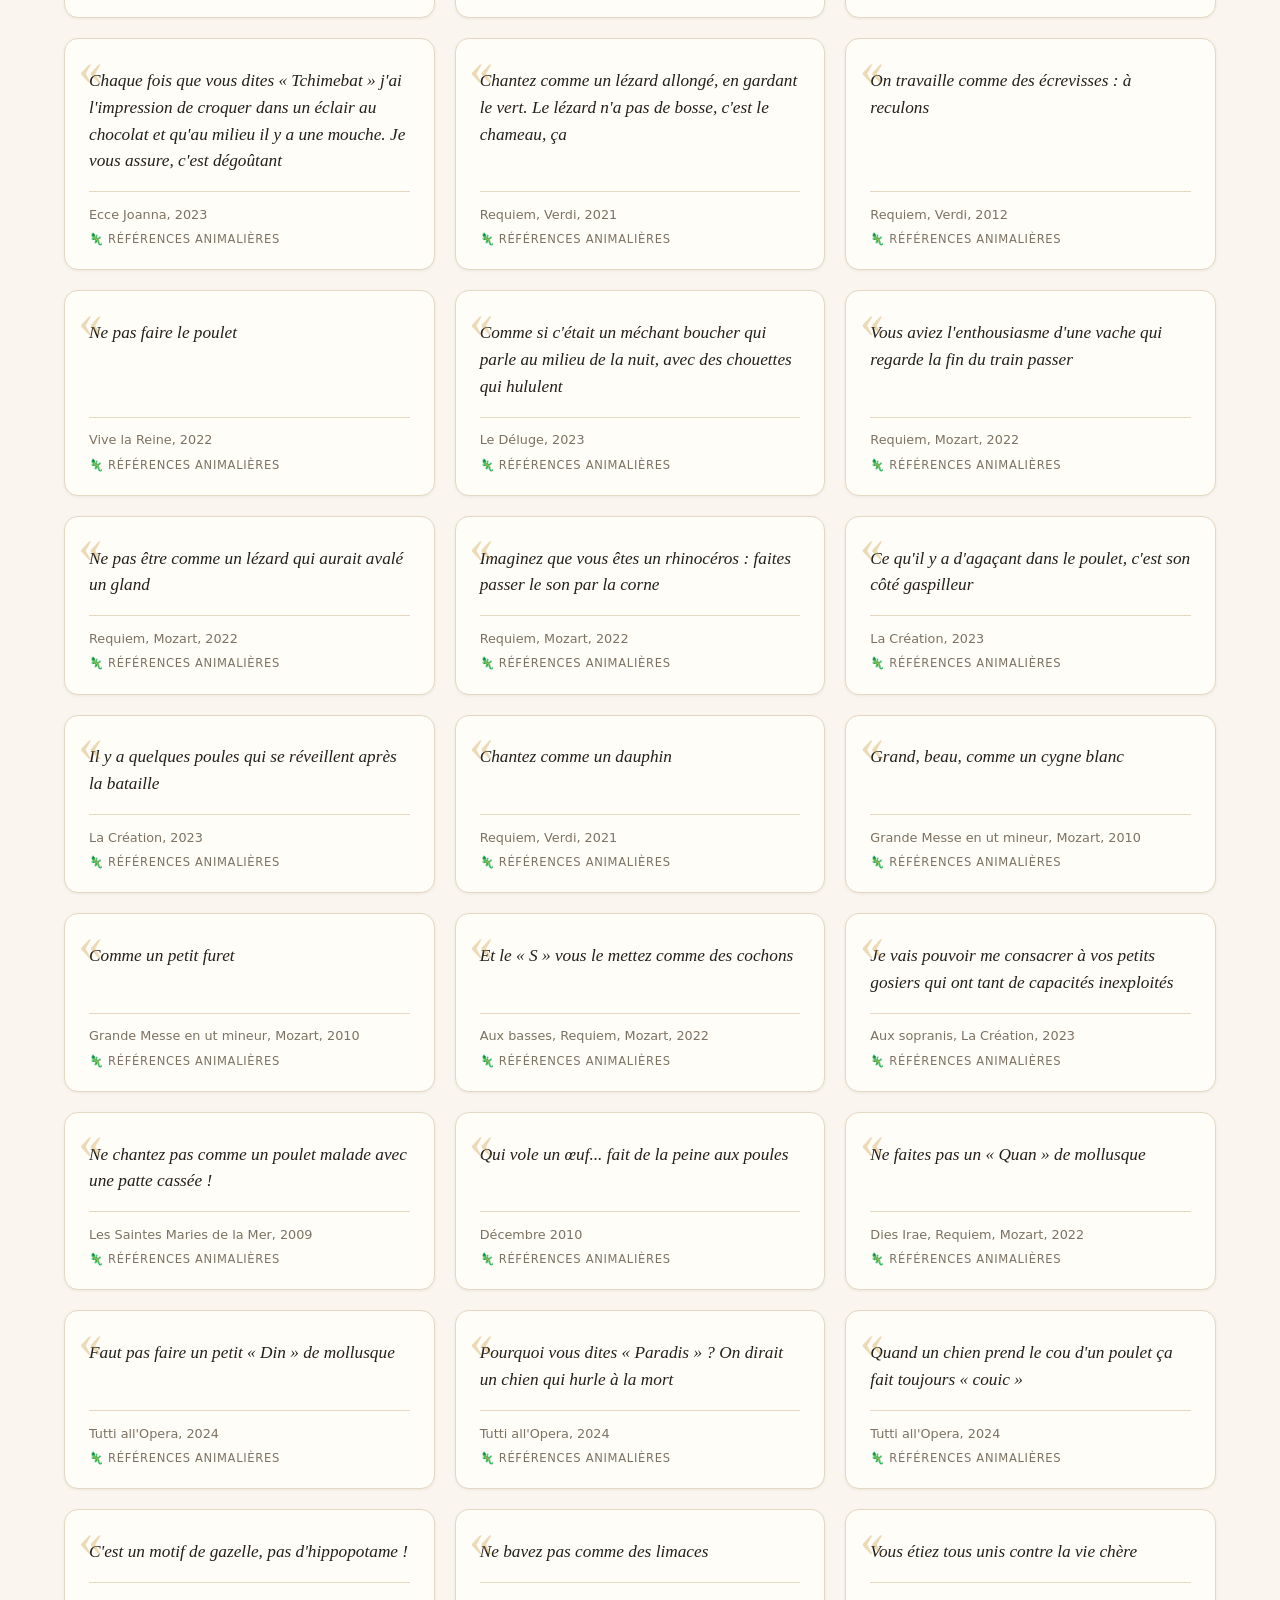
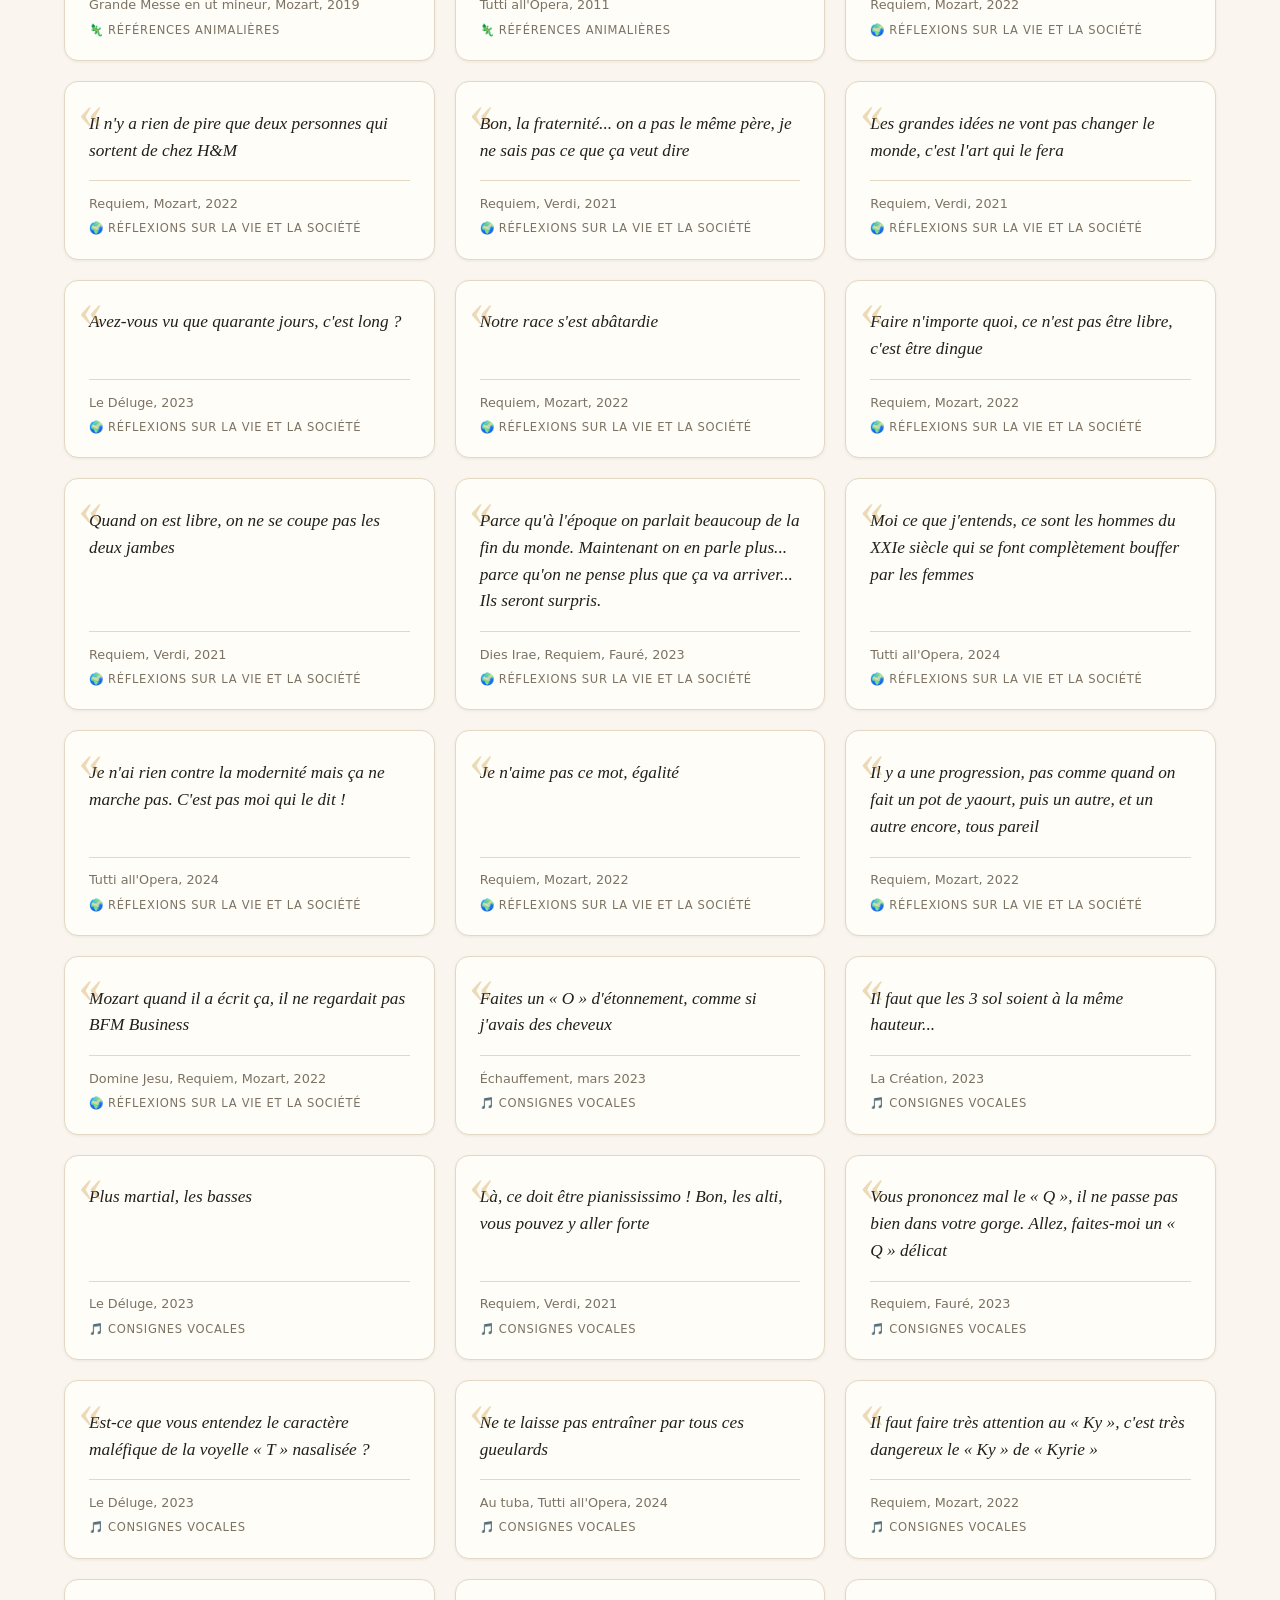
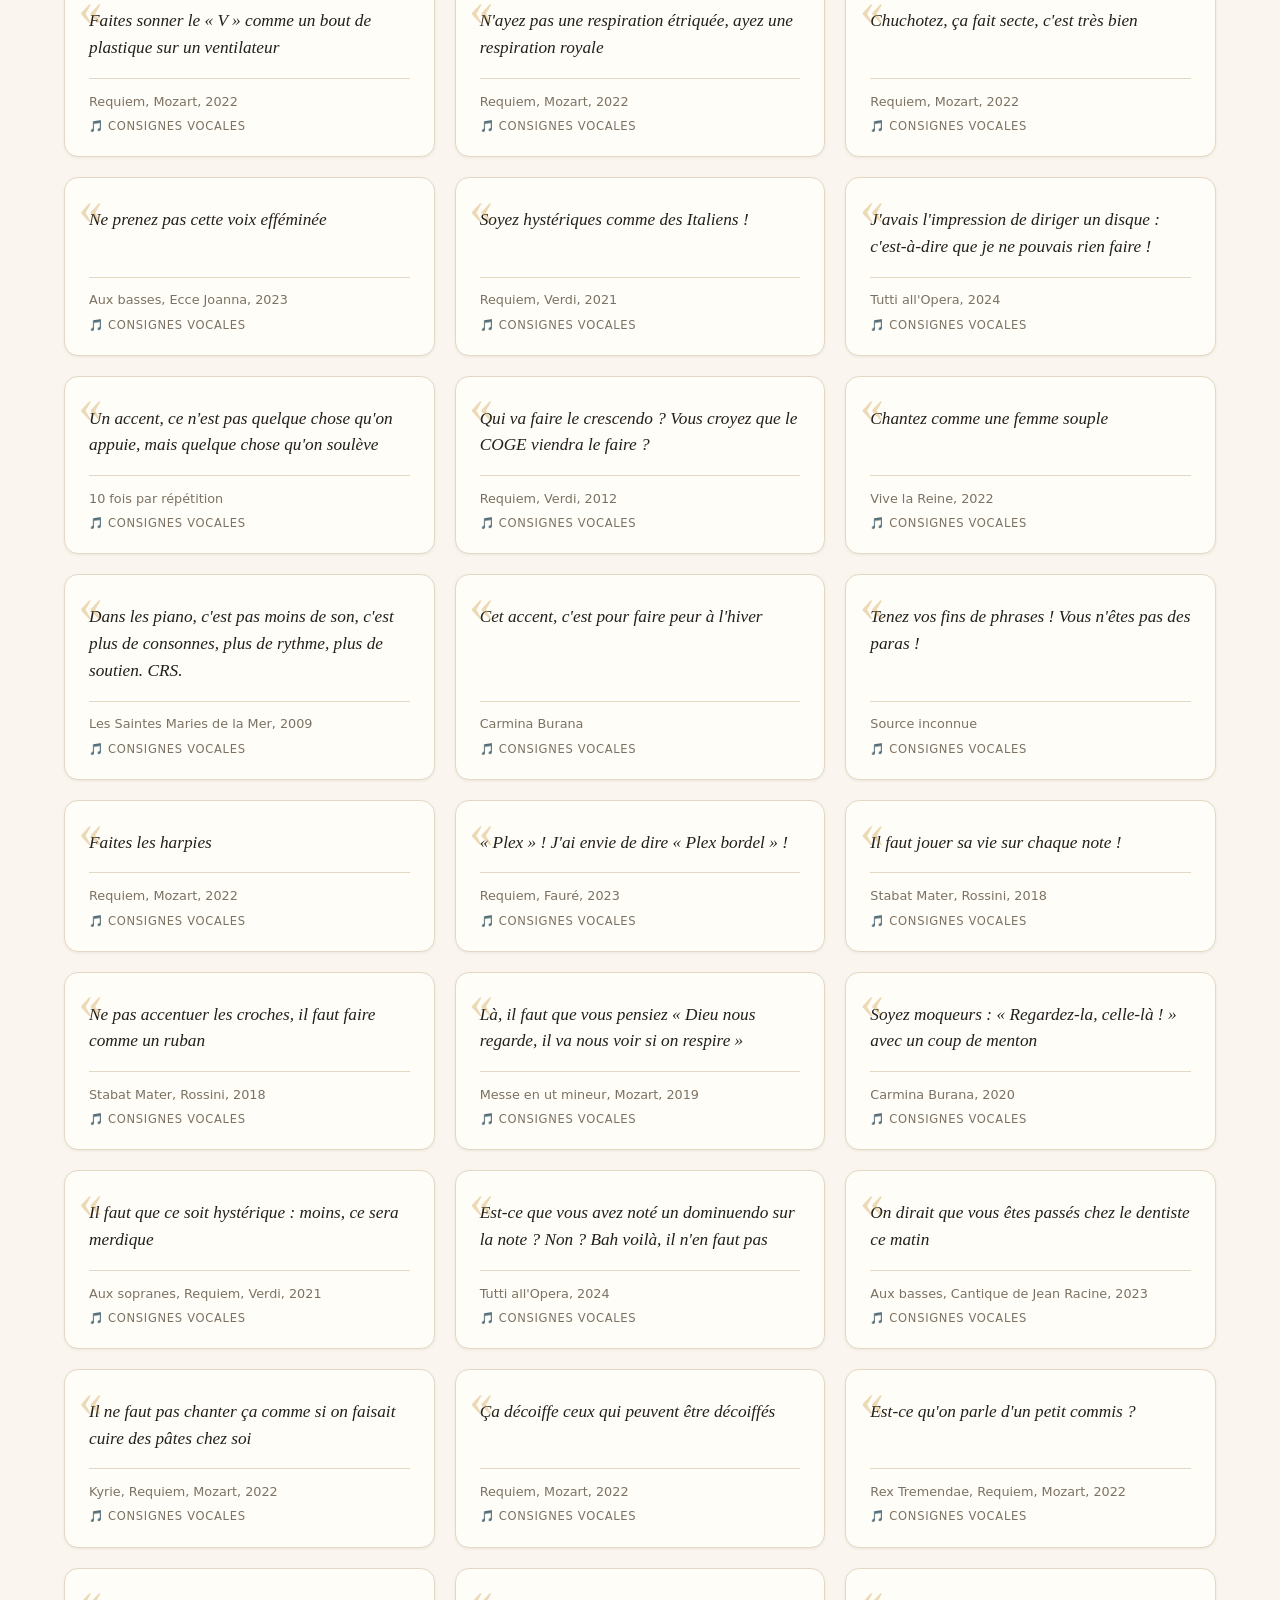
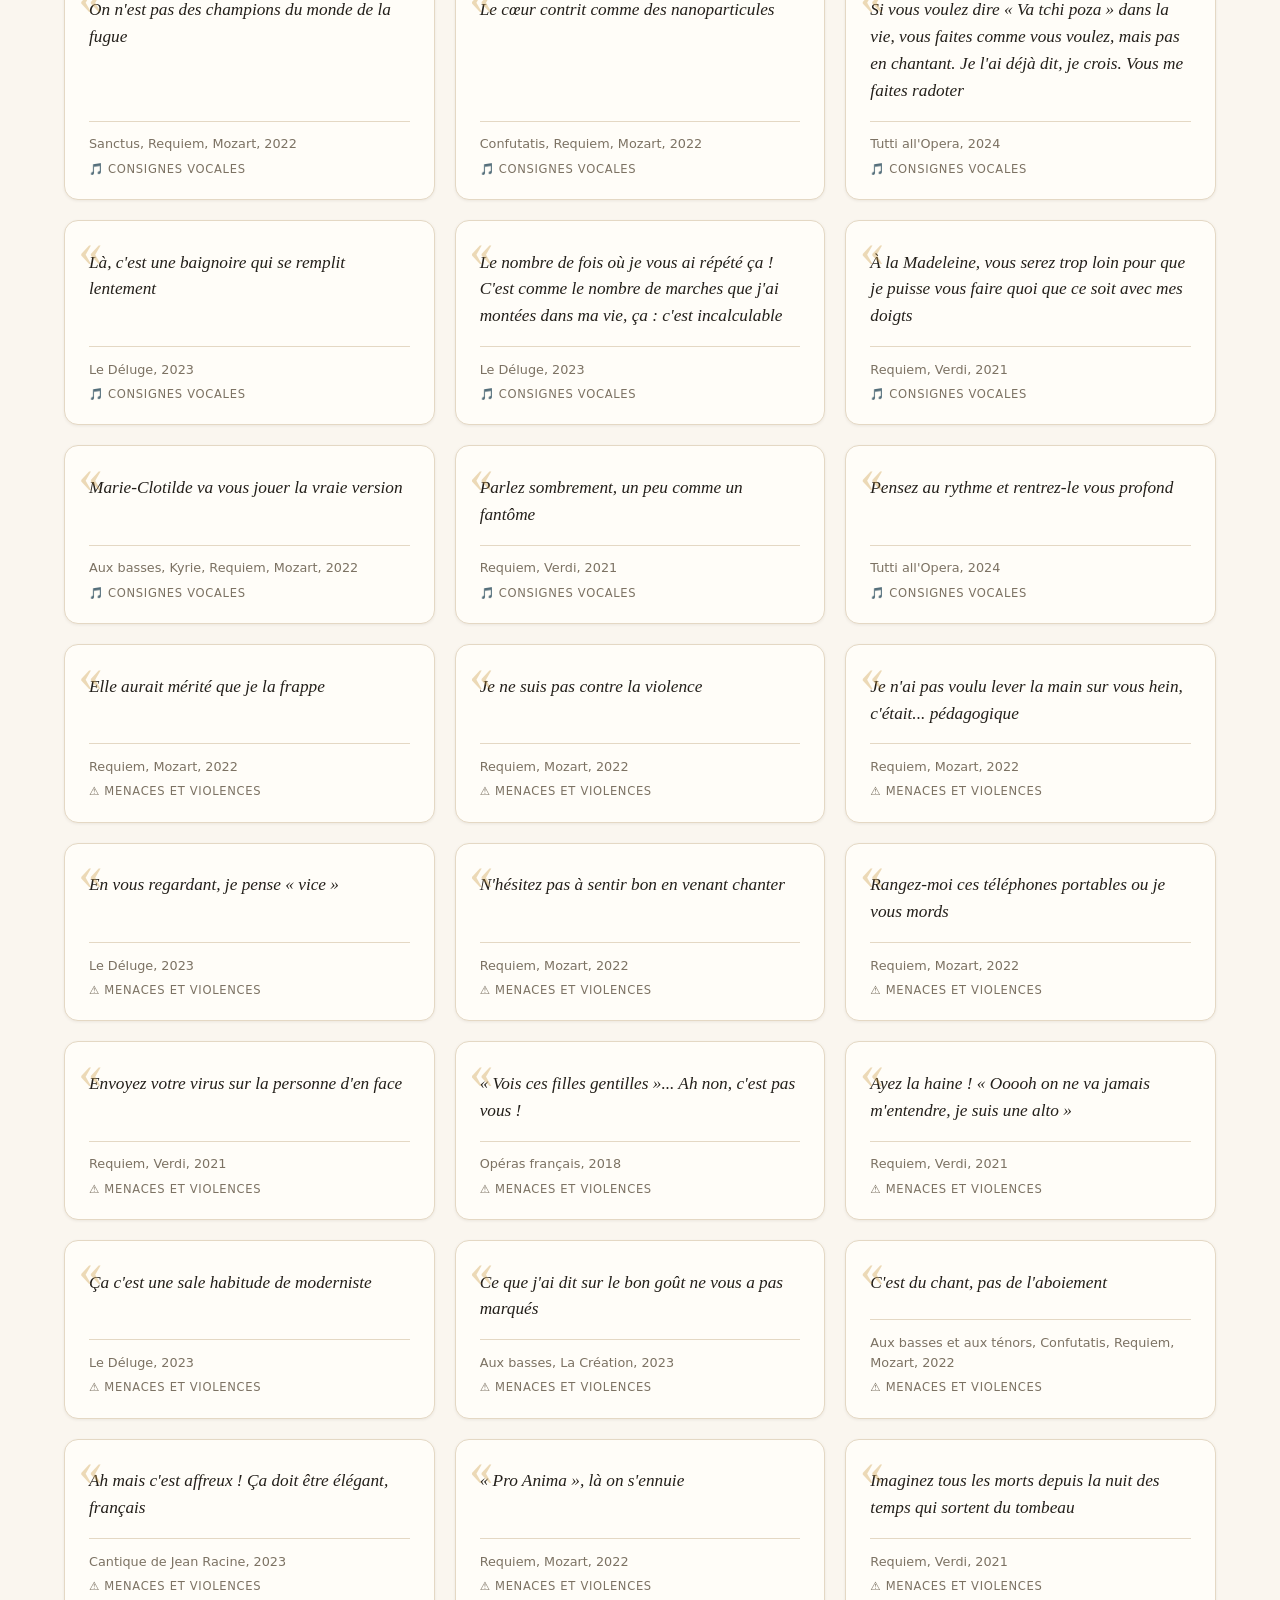
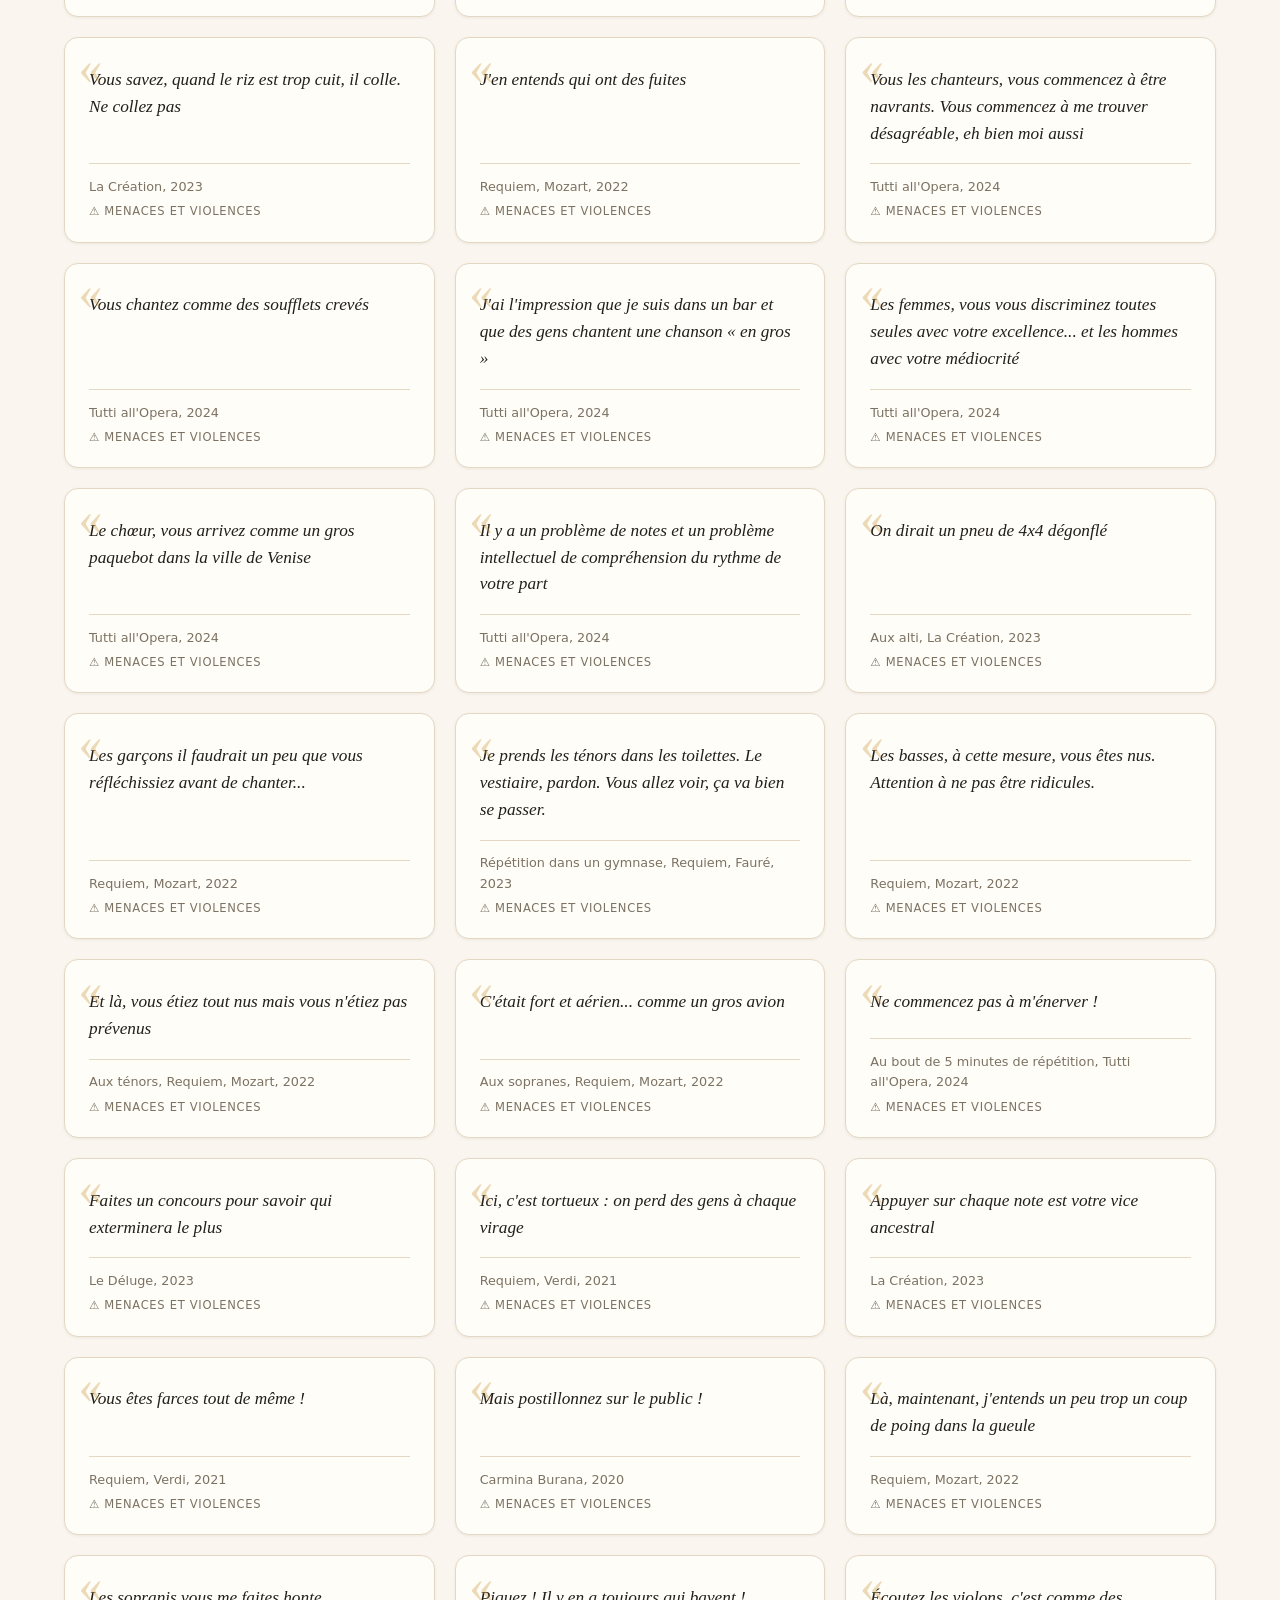
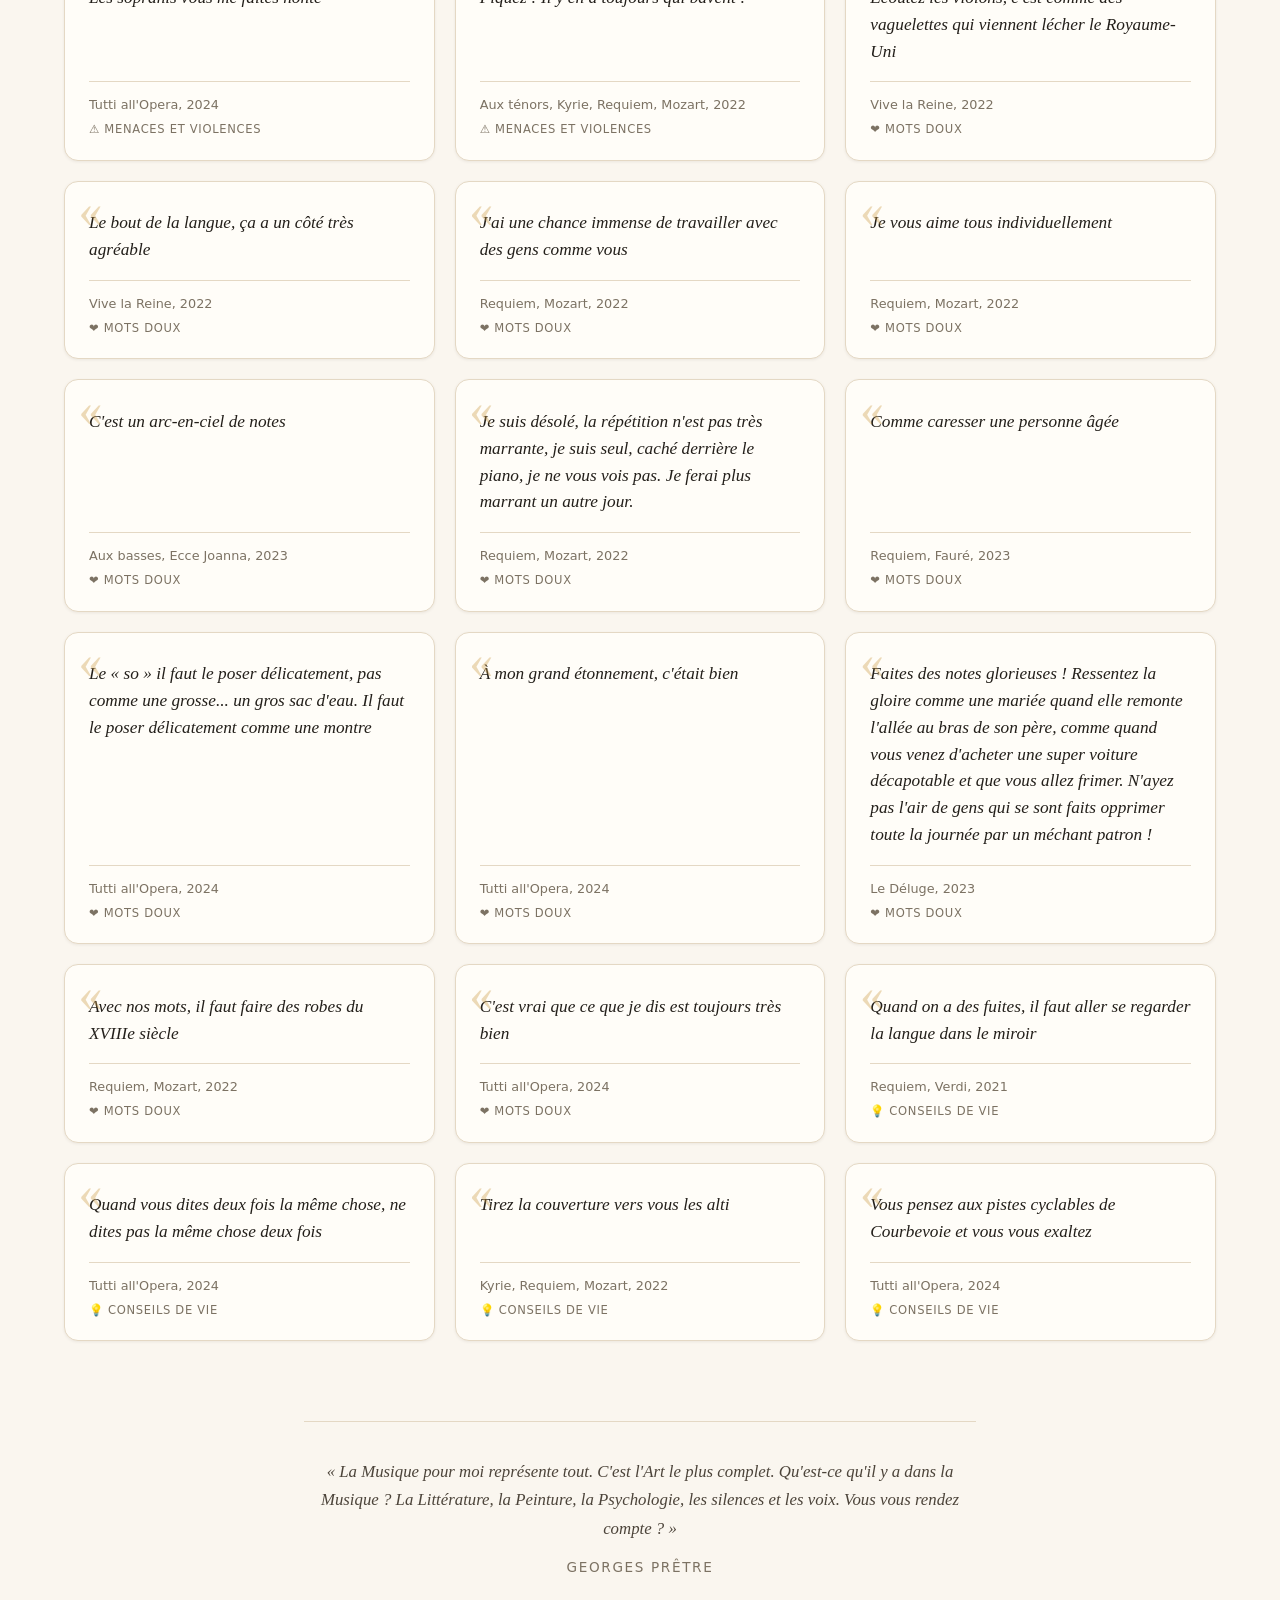
==== commit 46ce9b9a: "Redesign UI: design system, sticky toolbar, dark mode, a11y Co-authored-by: quentinperry <quentinper" ====
--- a/index.html
+++ b/index.html
@@ -7,12 +7,13 @@
 <link rel="stylesheet" href="style.css">
 </head>
 <body>
+<a class="skip-link" href="#grid">Aller aux citations</a>
 <header class="hero">
   <p class="hero-kicker">Recueillies par plusieurs générations d'académiciens</p>
   <h1 class="hero-title">« Jean-Philippe a dit »</h1>
   <p class="hero-sub">Les perles du chef de chœur <strong>Jean-Philippe Sarcos</strong>, répétition après répétition.</p>
 </header>
-<div class="toolbar">
+<div class="toolbar" role="search">
   <input id="search" class="search" type="search" placeholder="Rechercher une citation, une œuvre, une année…">
   <button id="randomBtn" class="btn-random">🎲 Citation au hasard</button>
   <button id="addBtn" class="btn-add">＋ Ajouter une citation</button>
@@ -41,18 +42,18 @@
     <button id="addSubmit" class="btn-random">Ajouter</button>
   </div>
 </section>
-<nav id="chapters" class="chapters"></nav>
+<nav id="chapters" class="chapters" aria-label="Filtrer par chapitre"></nav>
 <section id="spotlight" class="random-spotlight hidden"></section>
 <p id="count" class="results-count"></p>
-<section id="quiz" class="quiz">
-  <h2 class="quiz-title">Le quiz : Jean-Philippe a-t-il dit ça ?</h2>
+<section id="quiz" class="quiz" aria-labelledby="quizTitle">
+  <h2 class="quiz-title" id="quizTitle">Le quiz : Jean-Philippe a-t-il dit ça ?</h2>
   <p class="quiz-intro">Une citation est authentique. Trois sont des impostures. Saurez-vous les démasquer ?</p>
   <p id="quizScore" class="quiz-score hidden">Score : <span id="quizScoreValue">0</span> / <span id="quizPlayedValue">0</span></p>
   <div id="quizGame"></div>
   <button id="quizNext" class="btn-random hidden">Question suivante</button>
 </section>
 
-<main id="grid" class="grid"></main>
+<main id="grid" class="grid" aria-label="Citations"></main>
 <p id="empty" class="empty hidden">Aucune citation trouvée. « Vous me faites radoter », essayez autre chose !</p>
 <footer class="footer">
   <blockquote class="footer-quote">
--- a/style.css
+++ b/style.css
@@ -1,65 +1,500 @@
+/* ─── Design system ─────────────────────────────────────────────── */
+:root {
+  --bg: #faf6ef;
+  --bg-soft: #f3ecdf;
+  --surface: #fffdf8;
+  --surface-2: #f6efe3;
+  --ink: #231f1a;
+  --ink-soft: #4c443a;
+  --ink-mute: #7c7263;
+  --line: #e4d8c4;
+  --line-strong: #d3c2a6;
+  --accent: #a05c1f;
+  --accent-strong: #8a4b18;
+  --accent-soft: #f4e4cd;
+  --gold: #c9973f;
+  --ok: #2e7d32;
+  --ok-bg: #e8f3e8;
+  --bad: #b3402f;
+  --bad-bg: #f9e9e4;
+  --shadow-sm: 0 1px 3px rgb(70 55 35 / 0.08);
+  --shadow-md: 0 6px 20px rgb(70 55 35 / 0.10);
+  --shadow-lg: 0 16px 40px rgb(70 55 35 / 0.16);
+  --radius: 14px;
+  --radius-sm: 10px;
+  --font-serif: "Iowan Old Style", Georgia, "Times New Roman", serif;
+  --font-ui: system-ui, -apple-system, "Segoe UI", sans-serif;
+  --maxw: 1200px;
+}
+
+@media (prefers-color-scheme: dark) {
+  :root {
+    --bg: #1b1815;
+    --bg-soft: #211d18;
+    --surface: #26221d;
+    --surface-2: #2d2822;
+    --ink: #f0e9de;
+    --ink-soft: #c9bfae;
+    --ink-mute: #968b79;
+    --line: #3d372e;
+    --line-strong: #524a3d;
+    --accent: #d99a55;
+    --accent-strong: #e8b277;
+    --accent-soft: #3a2f21;
+    --gold: #c9973f;
+    --ok: #7fbf7f;
+    --ok-bg: #24352a;
+    --bad: #e08a7a;
+    --bad-bg: #3a2823;
+    --shadow-sm: 0 1px 3px rgb(0 0 0 / 0.4);
+    --shadow-md: 0 6px 20px rgb(0 0 0 / 0.45);
+    --shadow-lg: 0 16px 40px rgb(0 0 0 / 0.55);
+  }
+}
+
 * { box-sizing: border-box; margin: 0; padding: 0; }
+
+html { scroll-behavior: smooth; }
+
 body {
-  background: linear-gradient(160deg, #fdf6ec 0%, #f7ede3 60%, #efe3d6 100%);
-  font-family: Georgia, "Times New Roman", serif;
-  color: #2d2a26;
+  background: var(--bg);
+  color: var(--ink);
+  font-family: var(--font-serif);
+  line-height: 1.6;
   min-height: 100vh;
-}
-.hero { text-align: center; padding: 3.5rem 1.5rem 2rem; background: radial-gradient(circle at 50% 0%, #ffe9d0 0%, transparent 70%); }
-.hero-kicker { text-transform: uppercase; letter-spacing: 0.2em; font-size: 0.7rem; font-family: system-ui, sans-serif; color: #a0714f; margin-bottom: 0.5rem; }
-.hero-title { font-size: 3rem; color: #1f1c18; }
-.hero-sub { color: #6b5d4f; margin-top: 0.5rem; font-style: italic; }
-.toolbar { display: flex; gap: 0.75rem; max-width: 900px; margin: 0 auto 1rem; padding: 0 1.5rem; flex-wrap: wrap; }
-.search { flex: 1; min-width: 220px; padding: 0.75rem 1rem; border-radius: 999px; border: 1px solid #d9c7b2; background: #fffdf9; font-size: 1rem; font-family: system-ui, sans-serif; }
-.search:focus { outline: 2px solid #c98a4b; }
-.btn-random { padding: 0.75rem 1.4rem; border-radius: 999px; border: none; background: #b3702f; color: #fff; font-weight: 600; font-family: system-ui, sans-serif; cursor: pointer; }
-.btn-random:hover { background: #96591f; }
-.chapters { display: flex; flex-wrap: wrap; gap: 0.5rem; max-width: 1200px; margin: 0 auto 1.5rem; padding: 0 1.5rem; justify-content: center; }
-.chip { padding: 0.45rem 0.9rem; border-radius: 999px; border: 1px solid #d9c7b2; background: #fffdf9; cursor: pointer; font-size: 0.82rem; font-family: system-ui, sans-serif; color: #5a4a38; }
-.chip:hover { border-color: #b3702f; }
-.chip.active { background: #2d2a26; color: #fdf6ec; border-color: #2d2a26; }
-.chip .count { opacity: 0.6; margin-left: 0.25rem; }
-.results-count { text-align: center; font-family: system-ui, sans-serif; font-size: 0.85rem; color: #8a7a66; margin-bottom: 1rem; }
-.random-spotlight { max-width: 720px; margin: 0 auto 1.5rem; padding: 0 1.5rem; }
-.random-spotlight .quote-card { border-color: #c98a4b; box-shadow: 0 10px 30px rgb(180 120 60 / 0.25); }
-.grid { display: grid; grid-template-columns: repeat(auto-fill, minmax(320px, 1fr)); gap: 1.25rem; max-width: 1200px; margin: 0 auto; padding: 0 1.5rem; }
-.quote-card { position: relative; background: #fffdf9; border: 1px solid #e8dcc8; border-radius: 14px; padding: 1.6rem 1.4rem 1.2rem; box-shadow: 0 4px 14px rgb(120 90 60 / 0.08); transition: transform .15s, box-shadow .15s; }
-.quote-card:hover { transform: translateY(-3px); box-shadow: 0 10px 24px rgb(120 90 60 / 0.15); }
-.quote-mark { position: absolute; top: 0.2rem; left: 0.8rem; font-size: 3rem; color: #e3c9a5; line-height: 1; }
-.quote-text { font-size: 1.05rem; font-style: italic; line-height: 1.5; color: #35302a; }
-.quote-text mark { background: #ffe3b3; border-radius: 3px; padding: 0 2px; }
-.quote-source { margin-top: 0.9rem; font-size: 0.8rem; font-family: system-ui, sans-serif; color: #a0714f; display: flex; flex-direction: column; gap: 0.25rem; }
-.quote-chapter { font-size: 0.7rem; color: #a89a86; }
-.empty { text-align: center; font-style: italic; color: #8a7a66; padding: 2rem; }
+  -webkit-font-smoothing: antialiased;
+}
+
+/* ─── Hero ──────────────────────────────────────────────────────── */
+.hero {
+  position: relative;
+  text-align: center;
+  padding: clamp(3rem, 8vw, 5.5rem) 1.5rem clamp(2rem, 5vw, 3.5rem);
+  background:
+    radial-gradient(ellipse 90% 100% at 50% 0%, var(--accent-soft) 0%, transparent 70%),
+    linear-gradient(180deg, var(--bg-soft) 0%, var(--bg) 100%);
+  overflow: hidden;
+}
+
+.hero::before,
+.hero::after {
+  content: "♪";
+  position: absolute;
+  font-size: 5rem;
+  color: var(--gold);
+  opacity: 0.14;
+  pointer-events: none;
+}
+.hero::before { top: 1.5rem; left: 6%; transform: rotate(-18deg); }
+.hero::after { bottom: 0.5rem; right: 7%; font-size: 3.5rem; transform: rotate(14deg); }
+
+.hero-kicker {
+  text-transform: uppercase;
+  letter-spacing: 0.24em;
+  font-size: 0.72rem;
+  font-weight: 600;
+  font-family: var(--font-ui);
+  color: var(--accent);
+  margin-bottom: 1rem;
+}
+
+.hero-title {
+  font-size: clamp(2.2rem, 6vw, 4rem);
+  font-weight: 700;
+  letter-spacing: -0.01em;
+  color: var(--ink);
+  line-height: 1.15;
+}
+
+.hero-sub {
+  color: var(--ink-soft);
+  font-style: italic;
+  font-size: clamp(1rem, 2.4vw, 1.15rem);
+  margin: 0.9rem auto 0;
+  max-width: 46ch;
+}
+
+/* ─── Sticky toolbar ────────────────────────────────────────────── */
+.toolbar {
+  position: sticky;
+  top: 0;
+  z-index: 10;
+  display: flex;
+  gap: 0.6rem;
+  max-width: var(--maxw);
+  margin: 0 auto;
+  padding: 0.85rem 1.5rem;
+  flex-wrap: wrap;
+  background: color-mix(in srgb, var(--bg) 86%, transparent);
+  backdrop-filter: blur(10px);
+  -webkit-backdrop-filter: blur(10px);
+  border-bottom: 1px solid var(--line);
+}
+
+.search {
+  flex: 1;
+  min-width: 220px;
+  padding: 0.7rem 1.1rem;
+  border-radius: 999px;
+  border: 1px solid var(--line-strong);
+  background: var(--surface);
+  font-size: 1rem;
+  font-family: var(--font-ui);
+  color: var(--ink);
+  box-shadow: var(--shadow-sm);
+  transition: border-color .15s, box-shadow .15s;
+}
+.search::placeholder { color: var(--ink-mute); }
+.search:focus {
+  outline: none;
+  border-color: var(--accent);
+  box-shadow: 0 0 0 3px color-mix(in srgb, var(--accent) 25%, transparent);
+}
+
+.btn-random {
+  padding: 0.7rem 1.4rem;
+  border-radius: 999px;
+  border: none;
+  background: var(--accent);
+  color: #fff;
+  font-weight: 600;
+  font-size: 0.92rem;
+  font-family: var(--font-ui);
+  cursor: pointer;
+  box-shadow: var(--shadow-sm);
+  transition: background .15s, transform .15s, box-shadow .15s;
+}
+.btn-random:hover {
+  background: var(--accent-strong);
+  box-shadow: var(--shadow-md);
+  transform: translateY(-1px);
+}
+
+.btn-add {
+  padding: 0.7rem 1.4rem;
+  border-radius: 999px;
+  border: 1px solid var(--line-strong);
+  background: var(--surface);
+  color: var(--accent);
+  font-weight: 600;
+  font-size: 0.92rem;
+  font-family: var(--font-ui);
+  cursor: pointer;
+  transition: background .15s, border-color .15s;
+}
+.btn-add:hover { background: var(--surface-2); border-color: var(--accent); }
+
+/* ─── Chapter chips ─────────────────────────────────────────────── */
+.chapters {
+  display: flex;
+  flex-wrap: wrap;
+  gap: 0.5rem;
+  max-width: var(--maxw);
+  margin: 1.4rem auto 1.2rem;
+  padding: 0 1.5rem;
+  justify-content: center;
+}
+
+.chip {
+  padding: 0.45rem 0.95rem;
+  border-radius: 999px;
+  border: 1px solid var(--line-strong);
+  background: var(--surface);
+  cursor: pointer;
+  font-size: 0.82rem;
+  font-family: var(--font-ui);
+  color: var(--ink-soft);
+  transition: border-color .15s, background .15s, color .15s;
+}
+.chip:hover { border-color: var(--accent); color: var(--ink); }
+.chip.active {
+  background: var(--ink);
+  color: var(--bg);
+  border-color: var(--ink);
+  font-weight: 600;
+}
+.chip .count {
+  opacity: 0.6;
+  margin-left: 0.3rem;
+  font-variant-numeric: tabular-nums;
+}
+
+.results-count {
+  text-align: center;
+  font-family: var(--font-ui);
+  font-size: 0.85rem;
+  color: var(--ink-mute);
+  margin-bottom: 1.6rem;
+}
+
+/* ─── Spotlight (random quote) ──────────────────────────────────── */
+.random-spotlight {
+  max-width: 720px;
+  margin: 0 auto 2rem;
+  padding: 0 1.5rem;
+  animation: rise .35s ease both;
+}
+.random-spotlight .quote-card {
+  border-color: var(--gold);
+  border-width: 2px;
+  box-shadow: var(--shadow-lg);
+  background: linear-gradient(160deg, var(--surface) 0%, var(--surface-2) 100%);
+}
+
+/* ─── Quote grid ────────────────────────────────────────────────── */
+.grid {
+  display: grid;
+  grid-template-columns: repeat(auto-fill, minmax(320px, 1fr));
+  gap: 1.25rem;
+  max-width: var(--maxw);
+  margin: 0 auto;
+  padding: 0 1.5rem 2rem;
+}
+
+.quote-card {
+  position: relative;
+  display: flex;
+  flex-direction: column;
+  background: var(--surface);
+  border: 1px solid var(--line);
+  border-radius: var(--radius);
+  padding: 1.8rem 1.5rem 1.3rem;
+  box-shadow: var(--shadow-sm);
+  transition: transform .18s ease, box-shadow .18s ease, border-color .18s ease;
+}
+.quote-card:hover {
+  transform: translateY(-3px);
+  box-shadow: var(--shadow-md);
+  border-color: var(--line-strong);
+}
+
+.quote-mark {
+  position: absolute;
+  top: 0.35rem;
+  left: 0.85rem;
+  font-size: 3rem;
+  color: var(--gold);
+  opacity: 0.35;
+  line-height: 1;
+  font-family: var(--font-serif);
+}
+
+.quote-text {
+  font-size: 1.08rem;
+  font-style: italic;
+  line-height: 1.55;
+  color: var(--ink);
+  flex: 1;
+  overflow-wrap: break-word;
+}
+.quote-text mark {
+  background: color-mix(in srgb, var(--gold) 35%, transparent);
+  color: inherit;
+  border-radius: 3px;
+  padding: 0 2px;
+}
+
+.quote-source {
+  margin-top: 1rem;
+  padding-top: 0.8rem;
+  border-top: 1px solid var(--line);
+  font-size: 0.8rem;
+  font-family: var(--font-ui);
+  color: var(--ink-mute);
+  display: flex;
+  flex-direction: column;
+  gap: 0.3rem;
+}
+.quote-chapter {
+  font-size: 0.72rem;
+  text-transform: uppercase;
+  letter-spacing: 0.06em;
+}
+
+.quote-delete {
+  position: absolute;
+  top: 0.65rem;
+  right: 0.65rem;
+  width: 1.7rem;
+  height: 1.7rem;
+  border-radius: 50%;
+  border: none;
+  background: var(--surface-2);
+  color: var(--ink-mute);
+  cursor: pointer;
+  font-size: 0.8rem;
+  line-height: 1;
+  opacity: 0;
+  transition: opacity .15s, background .15s, color .15s;
+}
+.quote-card:hover .quote-delete,
+.quote-delete:focus-visible { opacity: 1; }
+.quote-delete:hover { background: var(--bad-bg); color: var(--bad); }
+
+.empty {
+  text-align: center;
+  font-style: italic;
+  color: var(--ink-mute);
+  padding: 2.5rem 1.5rem;
+  max-width: 520px;
+  margin: 0 auto;
+}
+
+/* ─── Add form ──────────────────────────────────────────────────── */
+.add-form {
+  max-width: 720px;
+  margin: 1.2rem auto 1.8rem;
+  padding: 1.6rem;
+  background: var(--surface);
+  border: 1px solid var(--line);
+  border-radius: var(--radius);
+  box-shadow: var(--shadow-md);
+  font-family: var(--font-ui);
+  animation: rise .25s ease both;
+}
+.add-form-title { font-family: var(--font-serif); font-size: 1.25rem; margin-bottom: 1.1rem; color: var(--ink); }
+.add-form-fields { display: flex; flex-direction: column; gap: 0.95rem; }
+.add-form-label { display: flex; flex-direction: column; gap: 0.35rem; font-size: 0.8rem; font-weight: 600; color: var(--ink-soft); }
+.add-form-input {
+  padding: 0.6rem 0.85rem;
+  border-radius: var(--radius-sm);
+  border: 1px solid var(--line-strong);
+  background: var(--bg);
+  font-size: 0.95rem;
+  font-family: var(--font-ui);
+  color: var(--ink);
+  transition: border-color .15s, box-shadow .15s;
+}
+.add-form-input:focus {
+  outline: none;
+  border-color: var(--accent);
+  box-shadow: 0 0 0 3px color-mix(in srgb, var(--accent) 25%, transparent);
+}
+.add-form-row { display: flex; gap: 0.95rem; flex-wrap: wrap; }
+.add-form-row .add-form-label { flex: 1; min-width: 160px; }
+.add-form-error { color: var(--bad); background: var(--bad-bg); border-radius: var(--radius-sm); padding: 0.6rem 0.85rem; font-size: 0.85rem; margin-top: 0.7rem; }
+.add-form-actions { display: flex; justify-content: flex-end; gap: 0.6rem; margin-top: 1.2rem; }
+
+.btn-ghost {
+  padding: 0.7rem 1.4rem;
+  border-radius: 999px;
+  border: 1px solid var(--line-strong);
+  background: transparent;
+  color: var(--ink-soft);
+  font-family: var(--font-ui);
+  font-size: 0.92rem;
+  cursor: pointer;
+  transition: background .15s;
+}
+.btn-ghost:hover { background: var(--surface-2); }
+
+/* ─── Quiz ──────────────────────────────────────────────────────── */
+.quiz {
+  max-width: 720px;
+  margin: 3rem auto 2.5rem;
+  padding: 1.8rem;
+  background: var(--surface);
+  border: 1px solid var(--line);
+  border-radius: var(--radius);
+  box-shadow: var(--shadow-md);
+}
+.quiz-title { font-size: 1.45rem; color: var(--ink); margin-bottom: 0.4rem; }
+.quiz-intro { color: var(--ink-soft); font-style: italic; margin-bottom: 1.2rem; }
+.quiz-score {
+  display: inline-block;
+  font-family: var(--font-ui);
+  font-size: 0.85rem;
+  font-weight: 600;
+  color: var(--accent);
+  background: var(--accent-soft);
+  padding: 0.35rem 0.85rem;
+  border-radius: 999px;
+  margin-bottom: 1rem;
+}
+.quiz-options { display: grid; gap: 0.75rem; }
+.quiz-option {
+  text-align: left;
+  font-family: var(--font-serif);
+  font-style: italic;
+  font-size: 1rem;
+  line-height: 1.5;
+  padding: 0.85rem 1.1rem;
+  border: 1px solid var(--line-strong);
+  border-radius: var(--radius-sm);
+  background: var(--bg);
+  color: var(--ink);
+  cursor: pointer;
+  transition: border-color .15s, background .15s, transform .12s;
+}
+.quiz-option:hover { border-color: var(--accent); transform: translateY(-1px); }
+.quiz-option.correct { border-color: var(--ok); background: var(--ok-bg); }
+.quiz-option.wrong { border-color: var(--bad); background: var(--bad-bg); }
+.quiz .btn-random { margin-top: 1.2rem; }
+
+/* ─── Footer ────────────────────────────────────────────────────── */
+.footer {
+  max-width: 720px;
+  margin: 3rem auto 0;
+  padding: 0 1.5rem 3rem;
+  text-align: center;
+}
+.footer-quote {
+  font-style: italic;
+  font-size: 1.05rem;
+  color: var(--ink-soft);
+  border-top: 1px solid var(--line);
+  padding-top: 2.2rem;
+  line-height: 1.7;
+}
+.footer-quote cite {
+  display: block;
+  margin-top: 0.8rem;
+  font-style: normal;
+  font-family: var(--font-ui);
+  font-size: 0.85rem;
+  text-transform: uppercase;
+  letter-spacing: 0.12em;
+  color: var(--ink-mute);
+}
+
+/* ─── Utilities & a11y ──────────────────────────────────────────── */
 .hidden { display: none; }
-.footer { max-width: 720px; margin: 4rem auto 0; padding: 0 1.5rem; text-align: center; }
-.footer-quote { font-style: italic; font-size: 1.05rem; color: #5a4a38; border-top: 1px solid #d9c7b2; padding-top: 2rem; }
-.footer-quote cite { display: block; margin-top: 0.6rem; font-style: normal; font-family: system-ui, sans-serif; font-size: 0.85rem; color: #a0714f; }.btn-add { padding: 0.75rem 1.4rem; border-radius: 999px; border: 1px solid #b3702f; background: #fffdf9; color: #b3702f; font-weight: 600; font-family: system-ui, sans-serif; cursor: pointer; }
-.btn-add:hover { background: #f7e8d5; }
-.add-form { max-width: 720px; margin: 0 auto 1.5rem; padding: 1.5rem; background: #fffdf9; border: 1px solid #e8dcc8; border-radius: 14px; box-shadow: 0 4px 14px rgb(120 90 60 / 0.08); font-family: system-ui, sans-serif; }
-.add-form-title { font-size: 1.1rem; margin-bottom: 1rem; color: #35302a; }
-.add-form-fields { display: flex; flex-direction: column; gap: 0.9rem; }
-.add-form-label { display: flex; flex-direction: column; gap: 0.3rem; font-size: 0.8rem; color: #6b5d4f; }
-.add-form-input { padding: 0.55rem 0.8rem; border-radius: 8px; border: 1px solid #d9c7b2; background: #fff; font-size: 0.95rem; font-family: system-ui, sans-serif; }
-.add-form-input:focus { outline: 2px solid #c98a4b; }
-.add-form-row { display: flex; gap: 0.9rem; flex-wrap: wrap; }
-.add-form-row .add-form-label { flex: 1; min-width: 160px; }
-.add-form-error { color: #b00020; font-size: 0.85rem; margin-top: 0.6rem; }
-.add-form-actions { display: flex; justify-content: flex-end; gap: 0.6rem; margin-top: 1.1rem; }
-.btn-ghost { padding: 0.75rem 1.4rem; border-radius: 999px; border: 1px solid #d9c7b2; background: transparent; color: #5a4a38; font-family: system-ui, sans-serif; cursor: pointer; }
-.btn-ghost:hover { background: #f3e9dc; }
-.quote-delete { position: absolute; top: 0.6rem; right: 0.6rem; width: 1.6rem; height: 1.6rem; border-radius: 50%; border: none; background: #f3e0cc; color: #a0714f; cursor: pointer; font-size: 0.8rem; line-height: 1; opacity: 0; transition: opacity .15s; }
-.quote-card:hover .quote-delete { opacity: 1; }
-.quote-delete:hover { background: #e3c2a0; color: #7a3f1f; }
-
-/* Quiz */
-.quiz { max-width: 720px; margin: 3rem auto 2rem; padding: 1.5rem; background: #fffdf9; border: 1px solid #e8dcc8; border-radius: 16px; box-shadow: 0 4px 14px rgb(120 90 60 / 0.08); }
-.quiz-title { font-size: 1.4rem; color: #1f1c18; margin-bottom: 0.35rem; }
-.quiz-intro { color: #6b5d4f; font-style: italic; margin-bottom: 1rem; }
-.quiz-score { font-family: system-ui, sans-serif; font-size: 0.85rem; color: #a0714f; margin-bottom: 0.75rem; }
-.quiz-options { display: grid; gap: 0.75rem; }
-.quiz-option { text-align: left; font-family: Georgia, "Times New Roman", serif; font-style: italic; font-size: 1rem; padding: 0.8rem 1rem; border: 1px solid #d9c7b2; border-radius: 10px; background: #fdf6ec; cursor: pointer; transition: border-color .15s, background .15s; }
-.quiz-option:hover { border-color: #b3702f; }
-.quiz-option.correct { border-color: #2e7d32; background: #e9f4e9; }
-.quiz-option.wrong { border-color: #b3402f; background: #f7e5df; }
-.quiz .btn-random { margin-top: 1rem; }
+
+@keyframes rise {
+  from { opacity: 0; transform: translateY(8px); }
+  to { opacity: 1; transform: translateY(0); }
+}
+
+:focus-visible {
+  outline: 2px solid var(--accent);
+  outline-offset: 2px;
+}
+
+.skip-link {
+  position: absolute;
+  left: -999px;
+  top: 0.5rem;
+  background: var(--accent);
+  color: #fff;
+  padding: 0.5rem 1rem;
+  border-radius: 999px;
+  font-family: var(--font-ui);
+  z-index: 50;
+}
+.skip-link:focus { left: 0.5rem; }
+
+@media (max-width: 640px) {
+  .toolbar { padding: 0.7rem 1rem; gap: 0.5rem; }
+  .search { min-width: 100%; order: -1; }
+  .toolbar .btn-random, .toolbar .btn-add { flex: 1; }
+  .chapters, .grid { padding-left: 1rem; padding-right: 1rem; }
+  .quote-delete { opacity: 1; }
+}
+
+@media (prefers-reduced-motion: reduce) {
+  html { scroll-behavior: auto; }
+  *, *::before, *::after {
+    animation-duration: 0.01ms !important;
+    transition-duration: 0.01ms !important;
+  }
+}
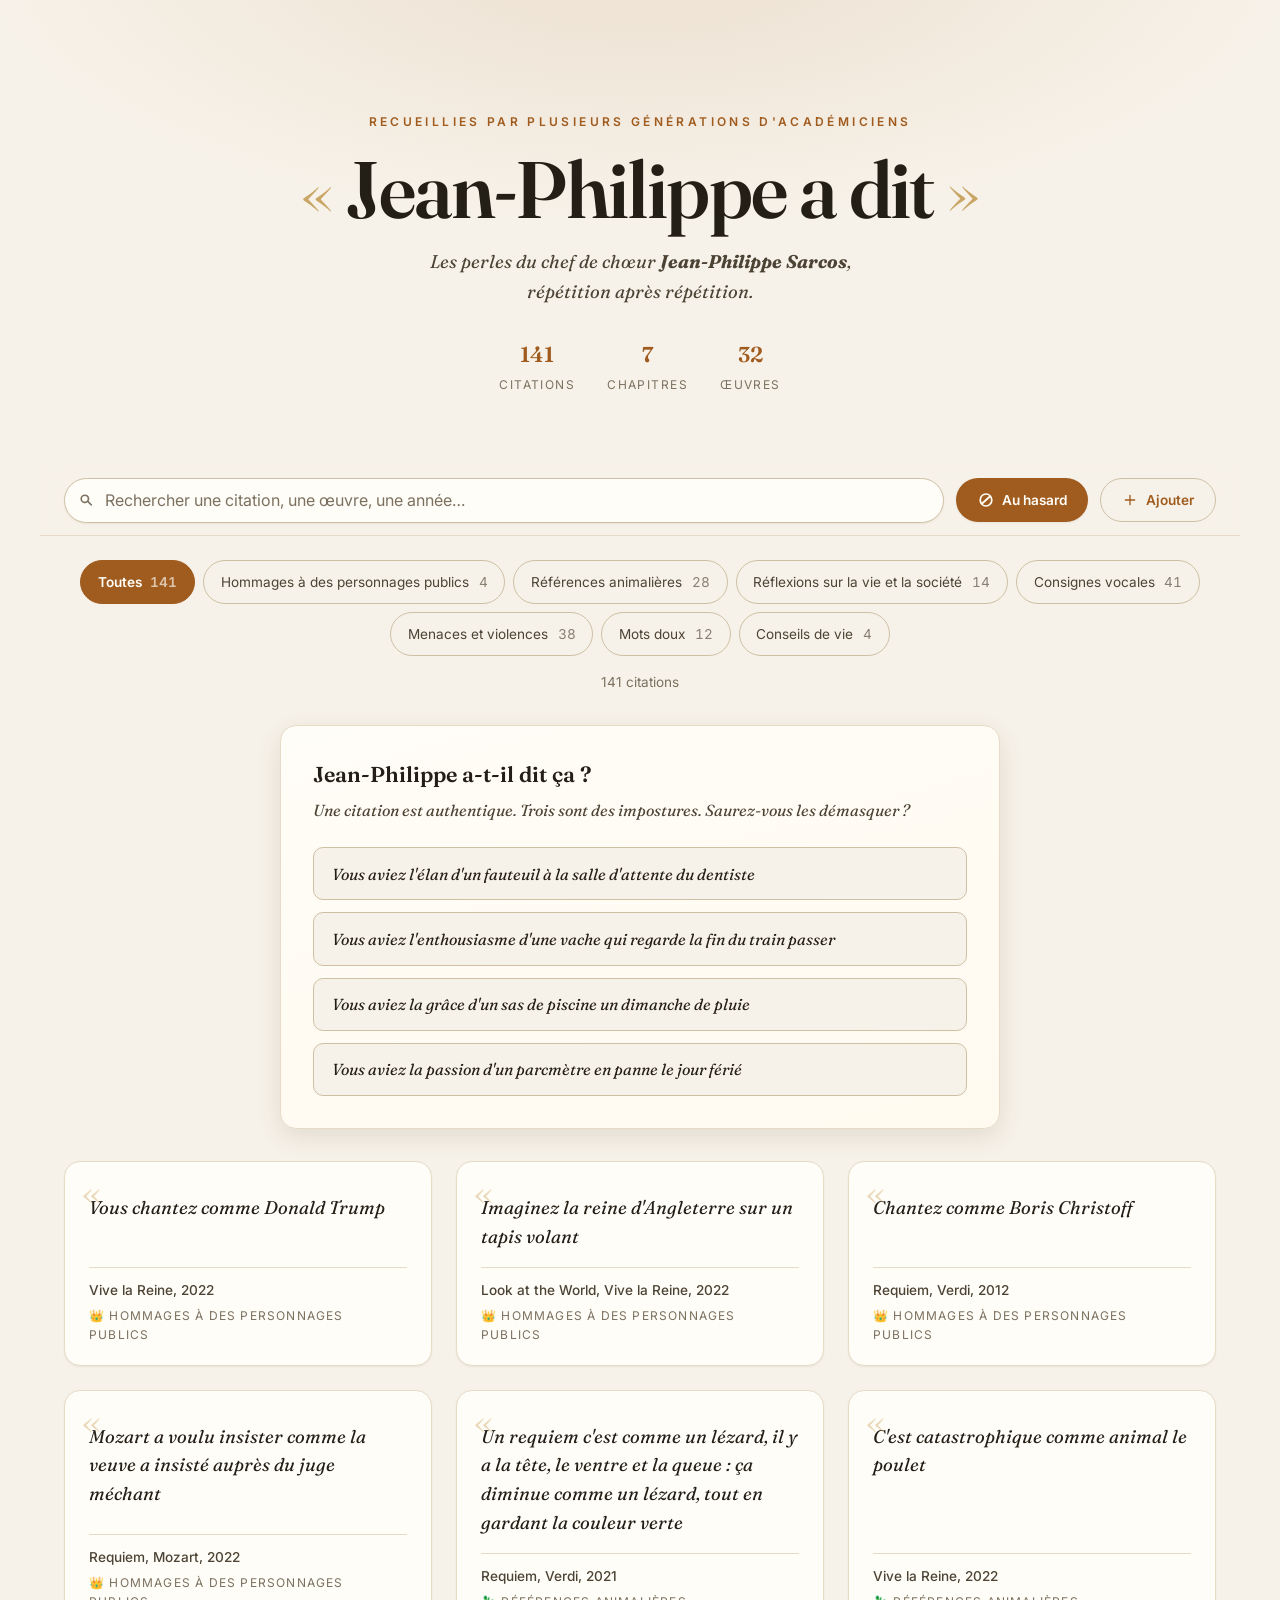
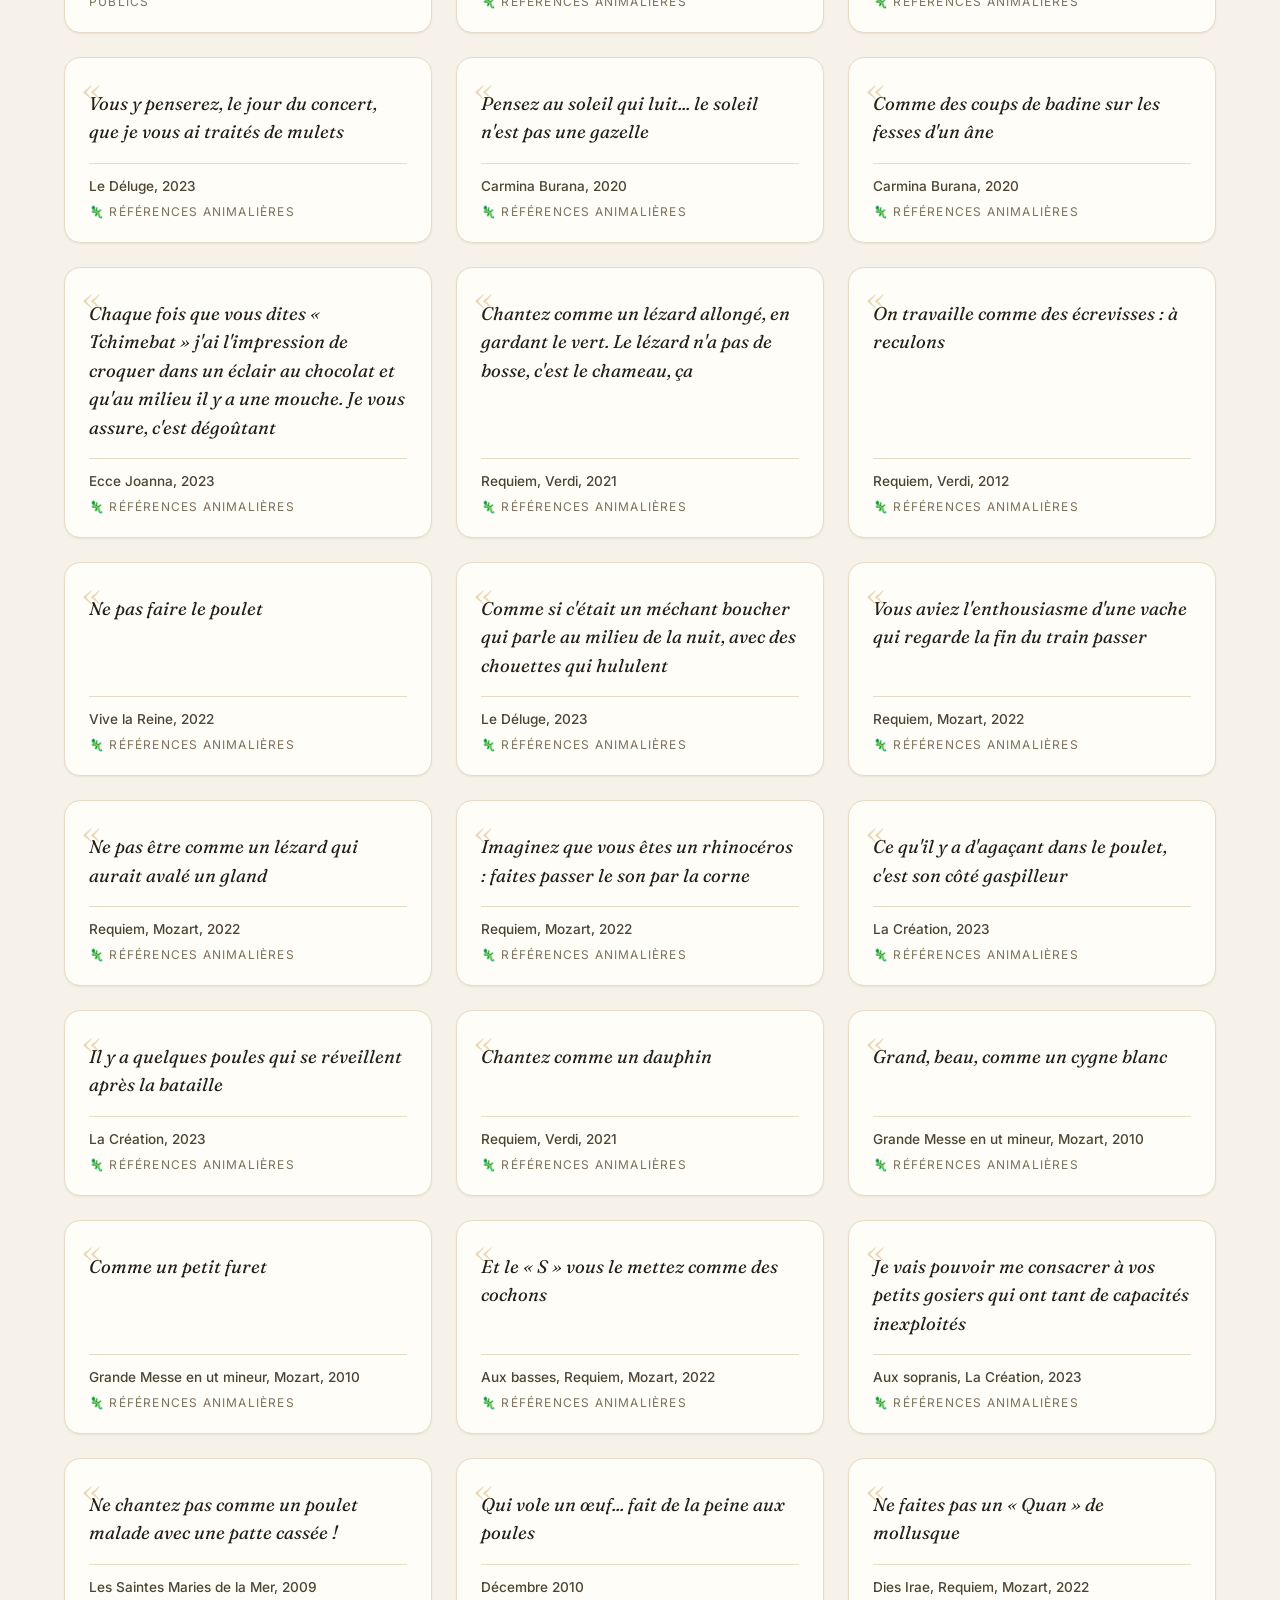
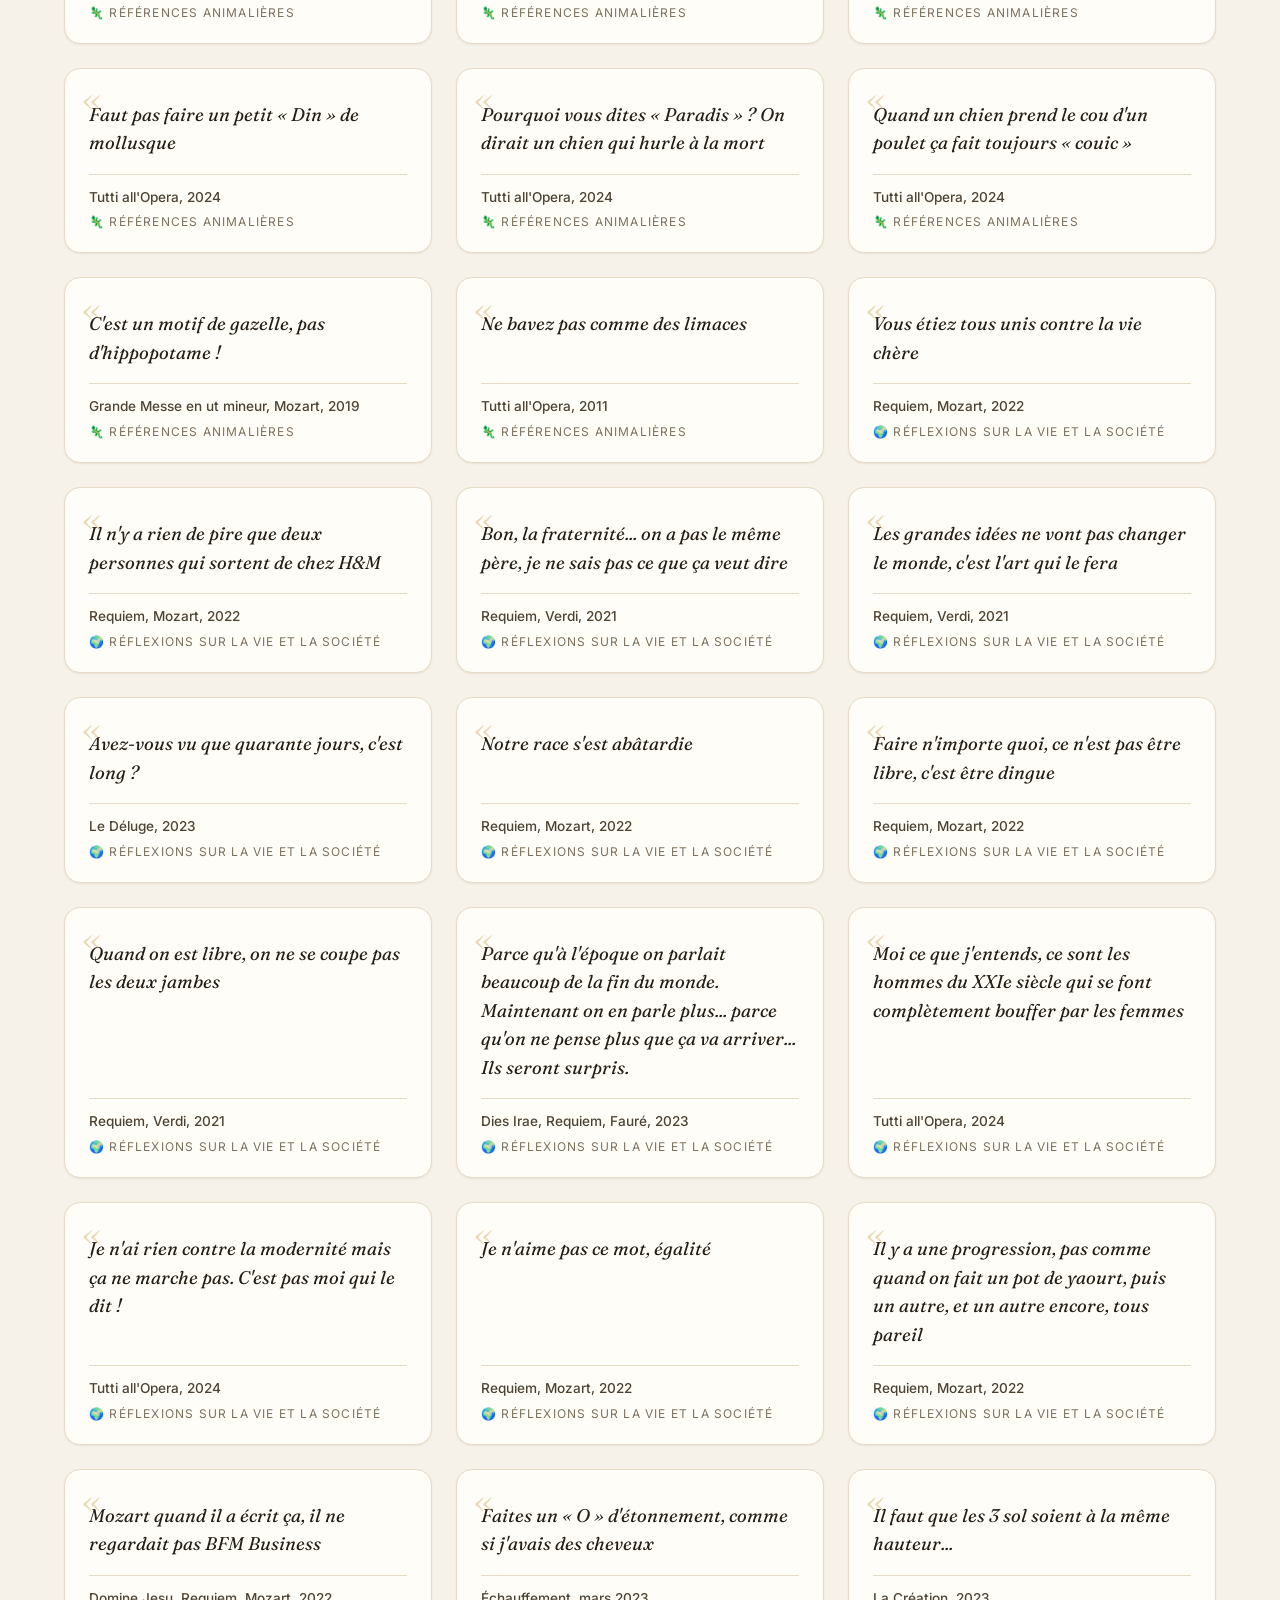
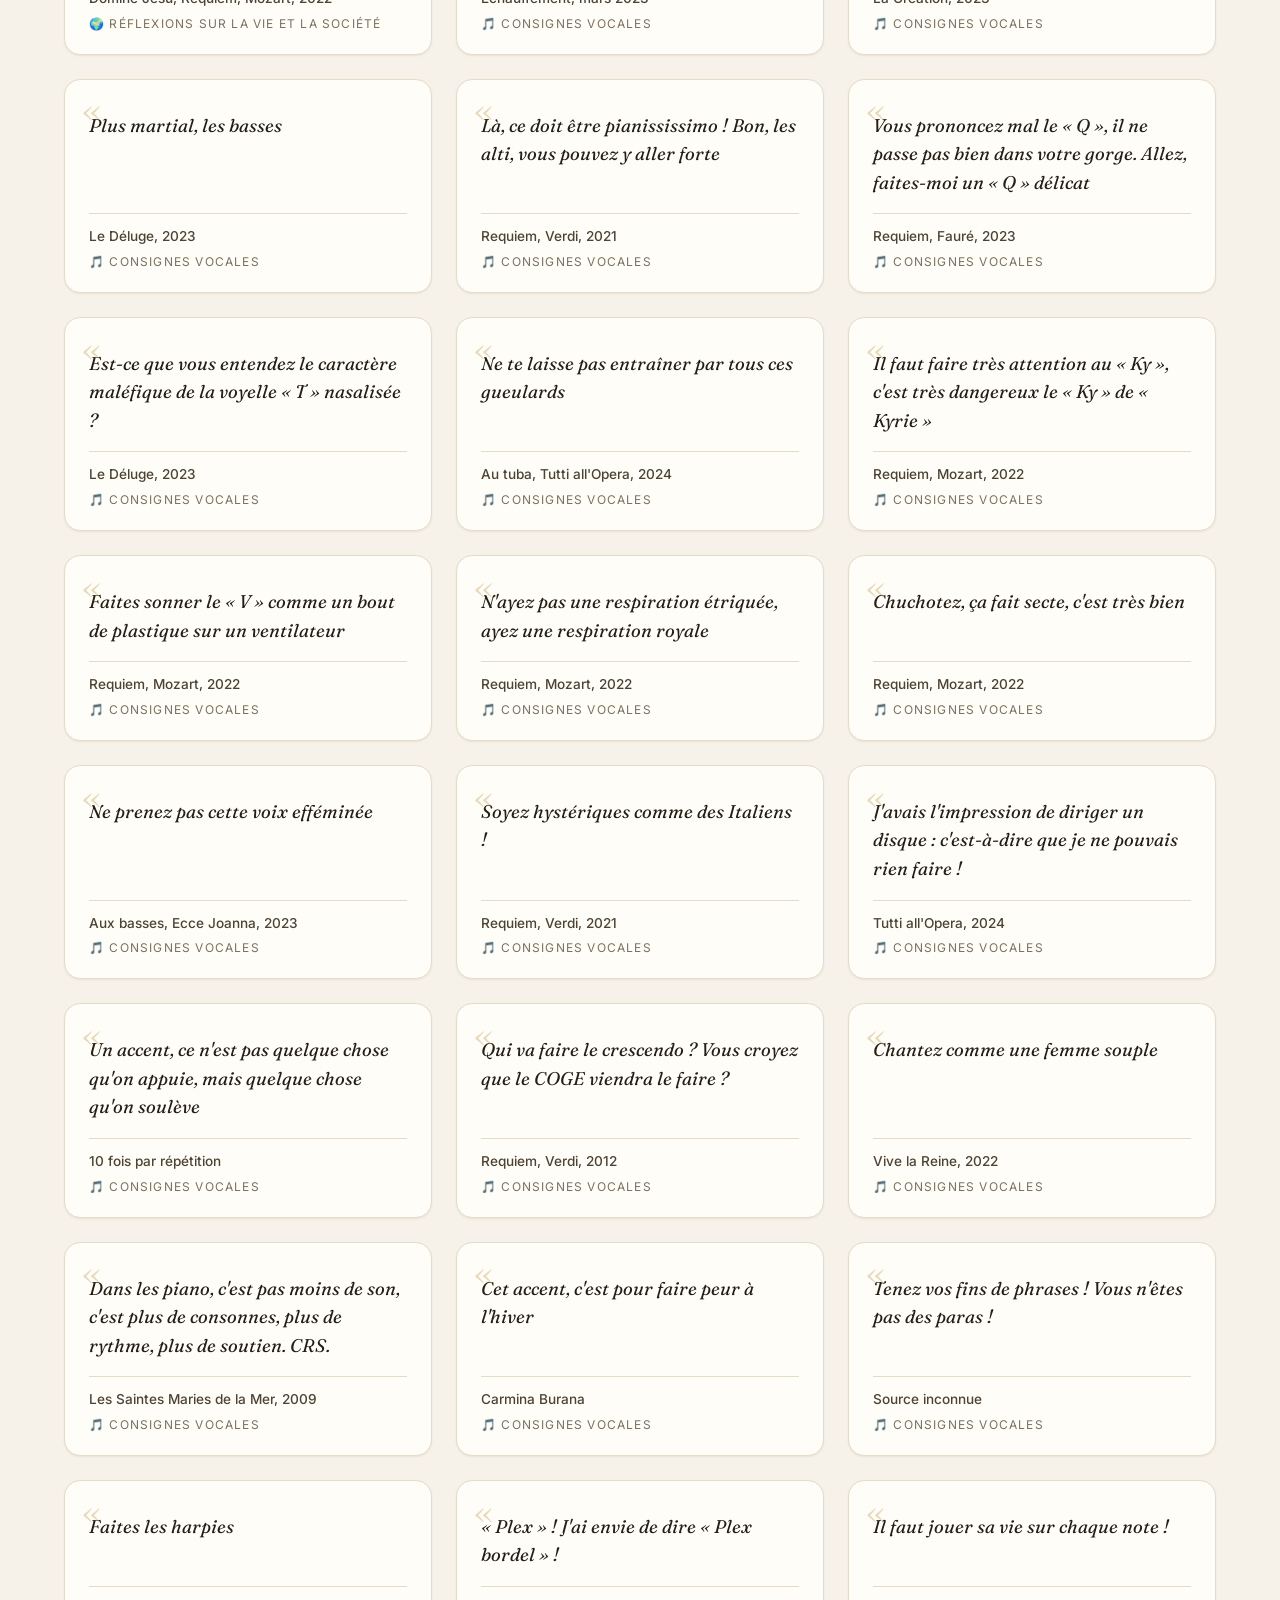
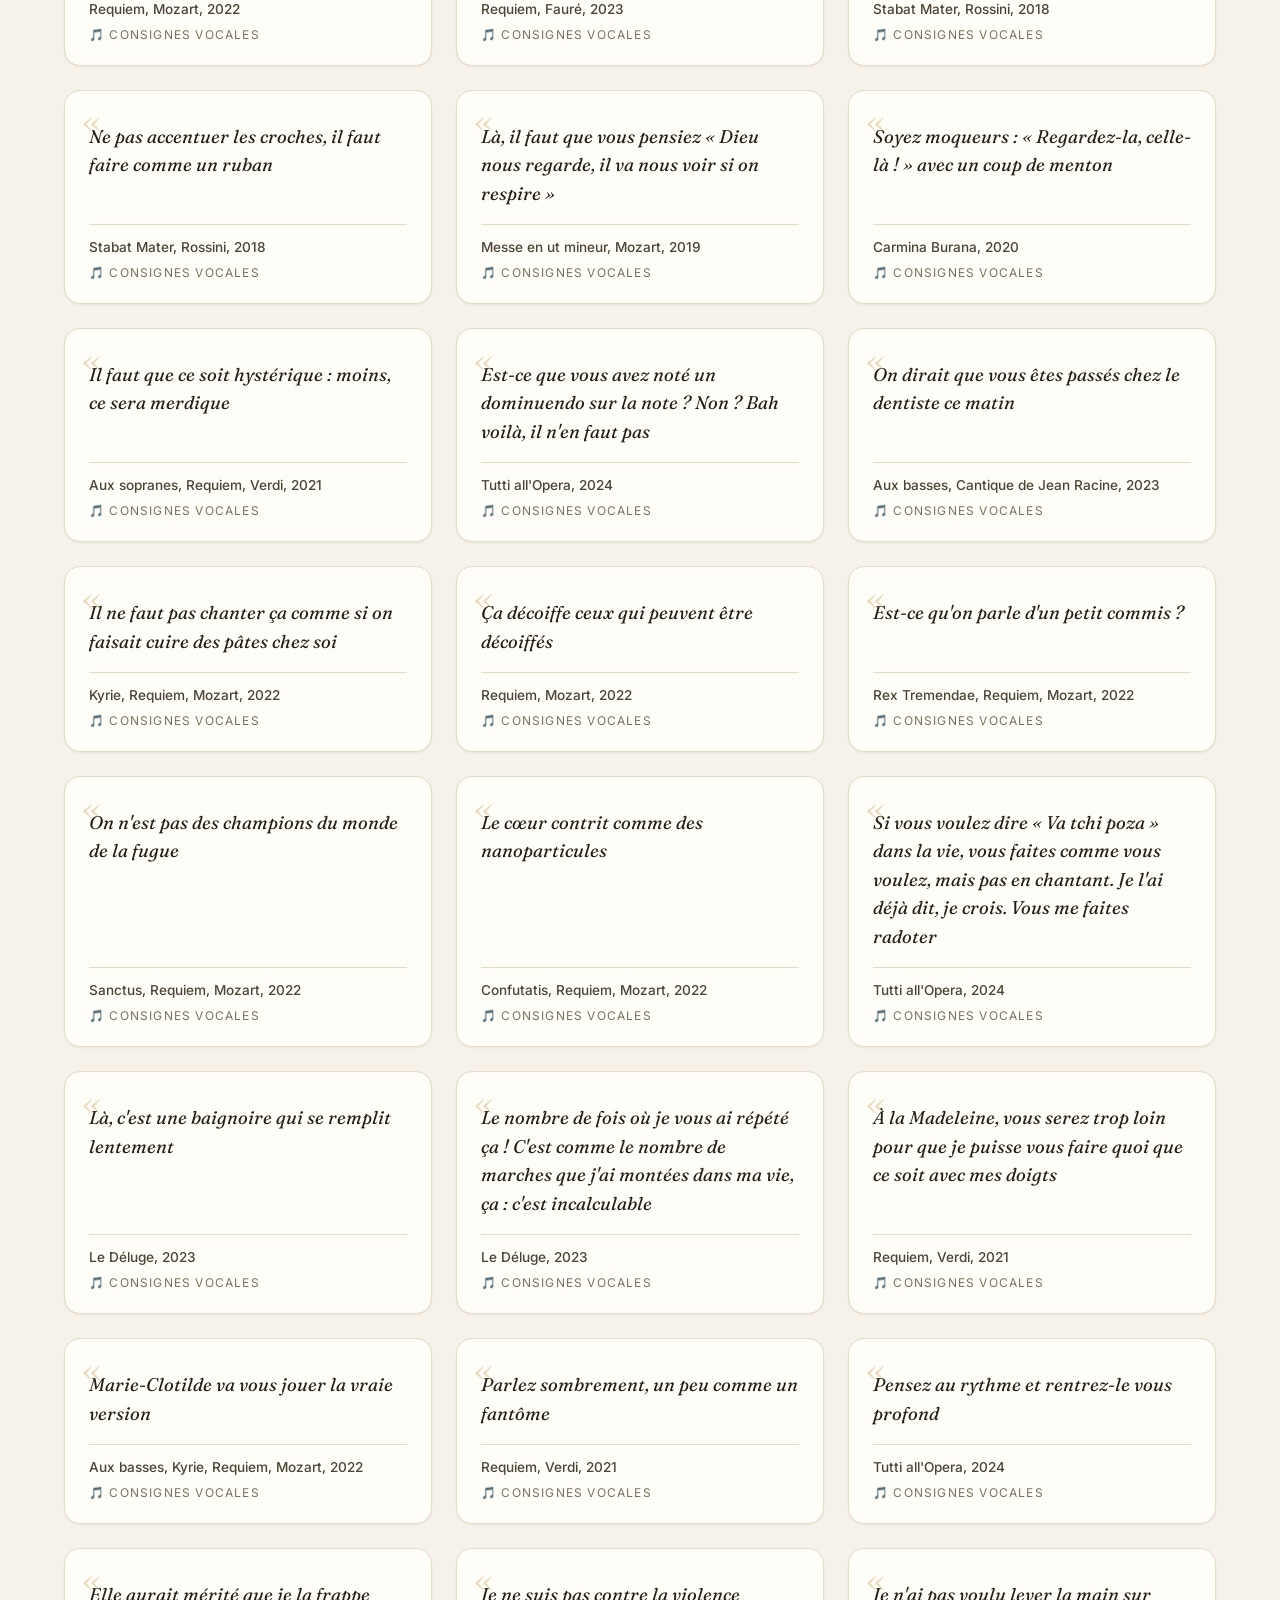
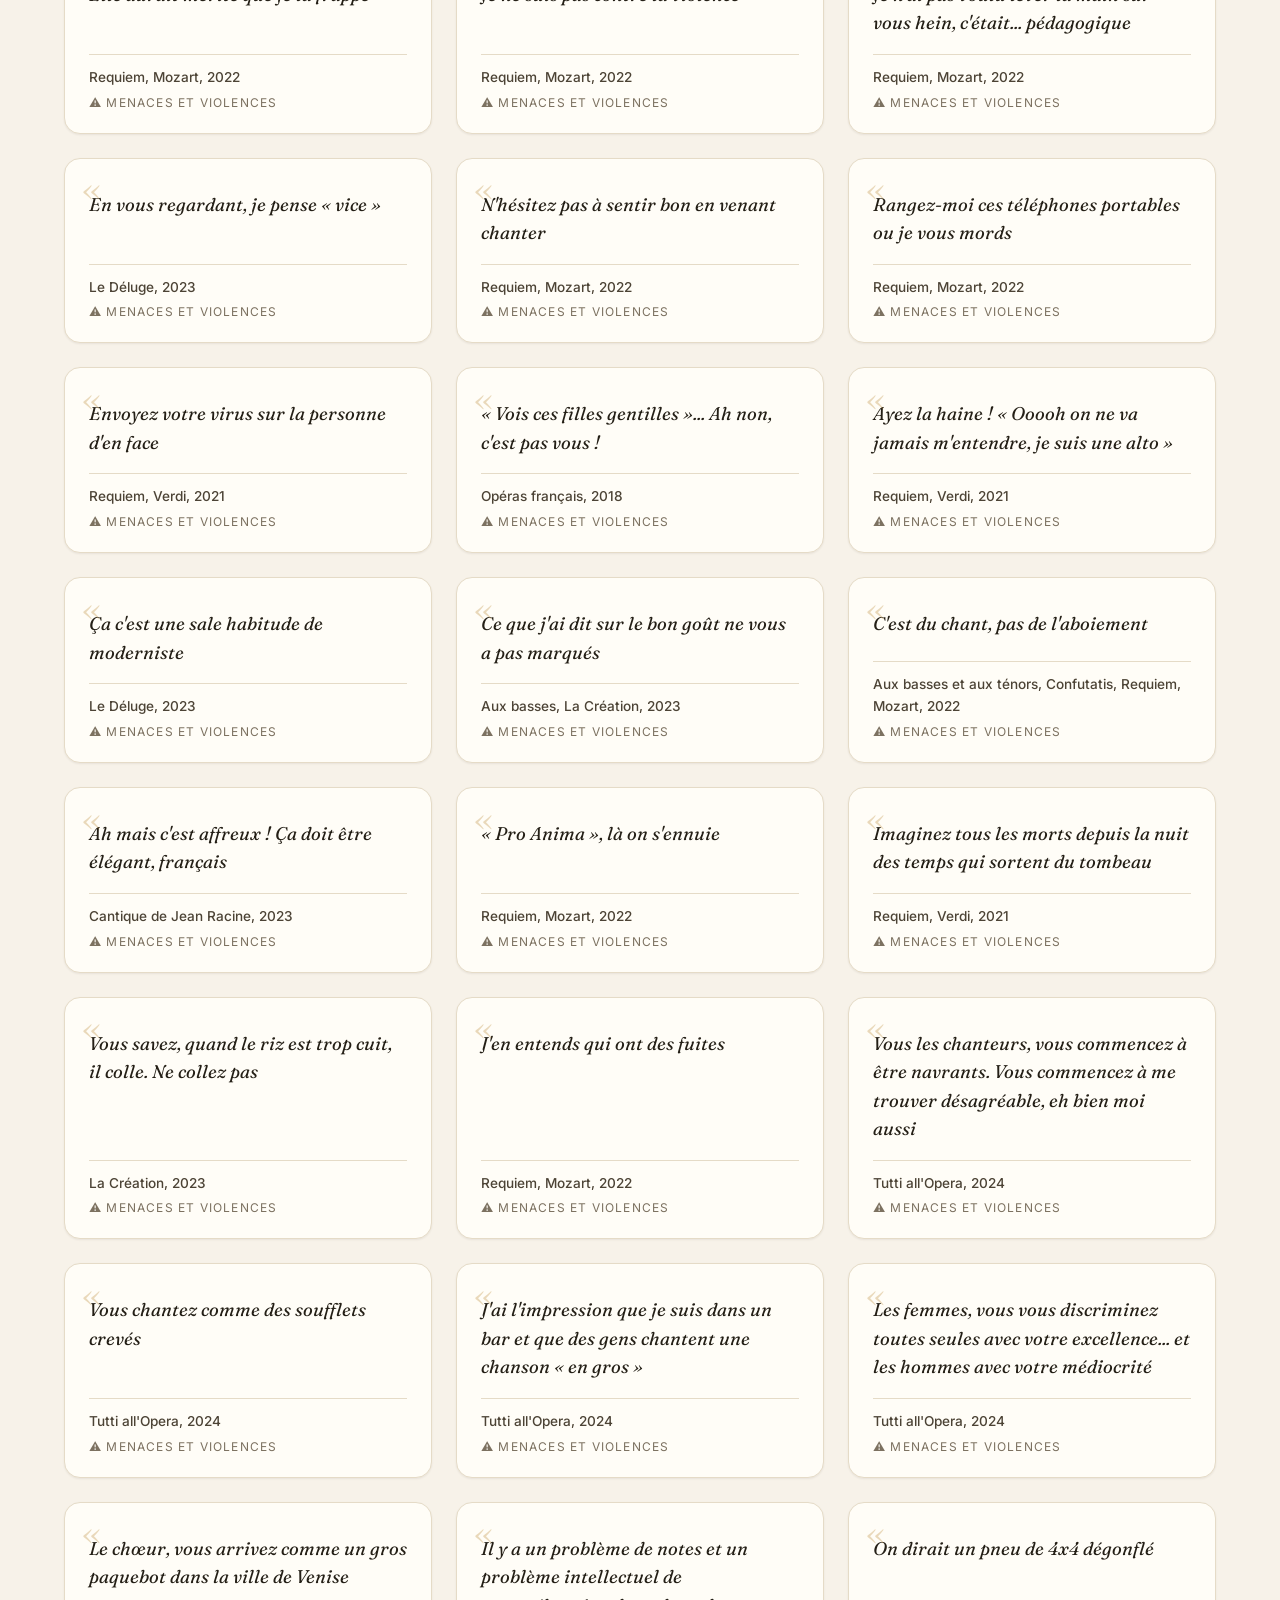
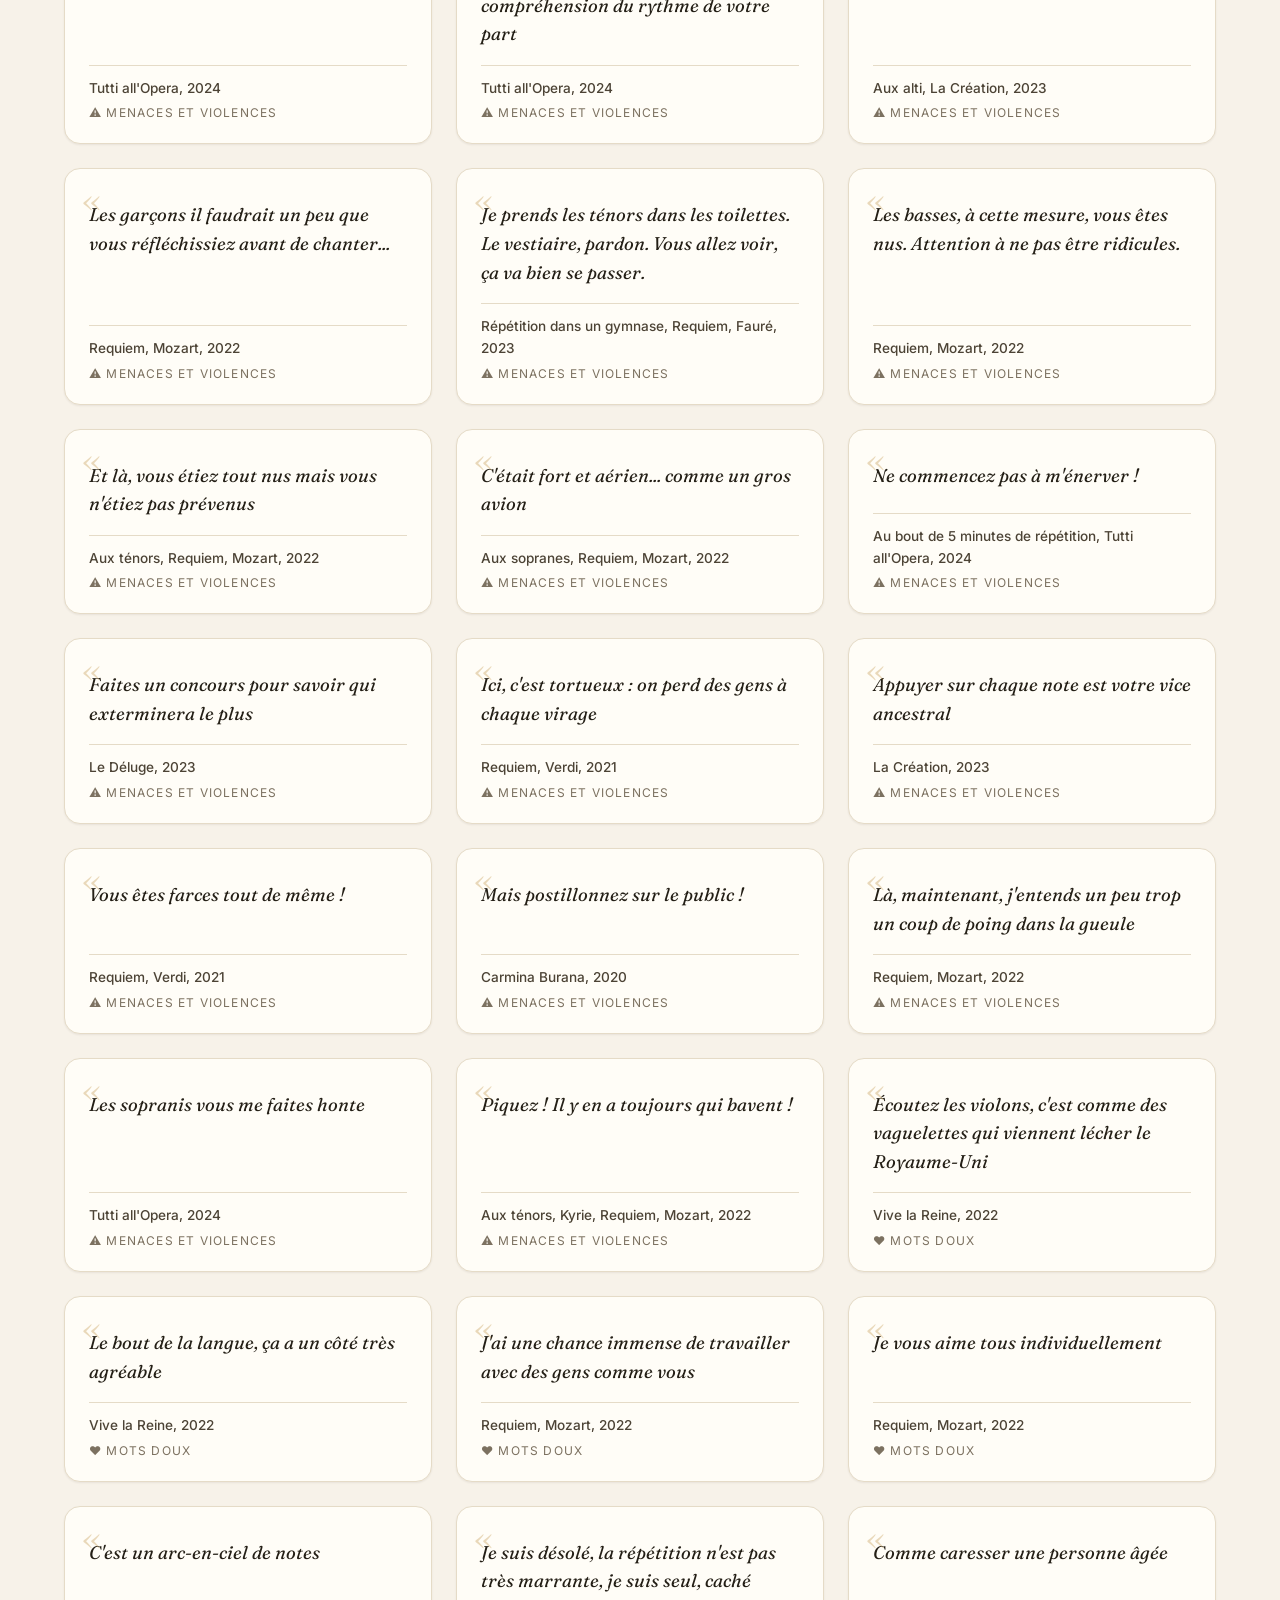
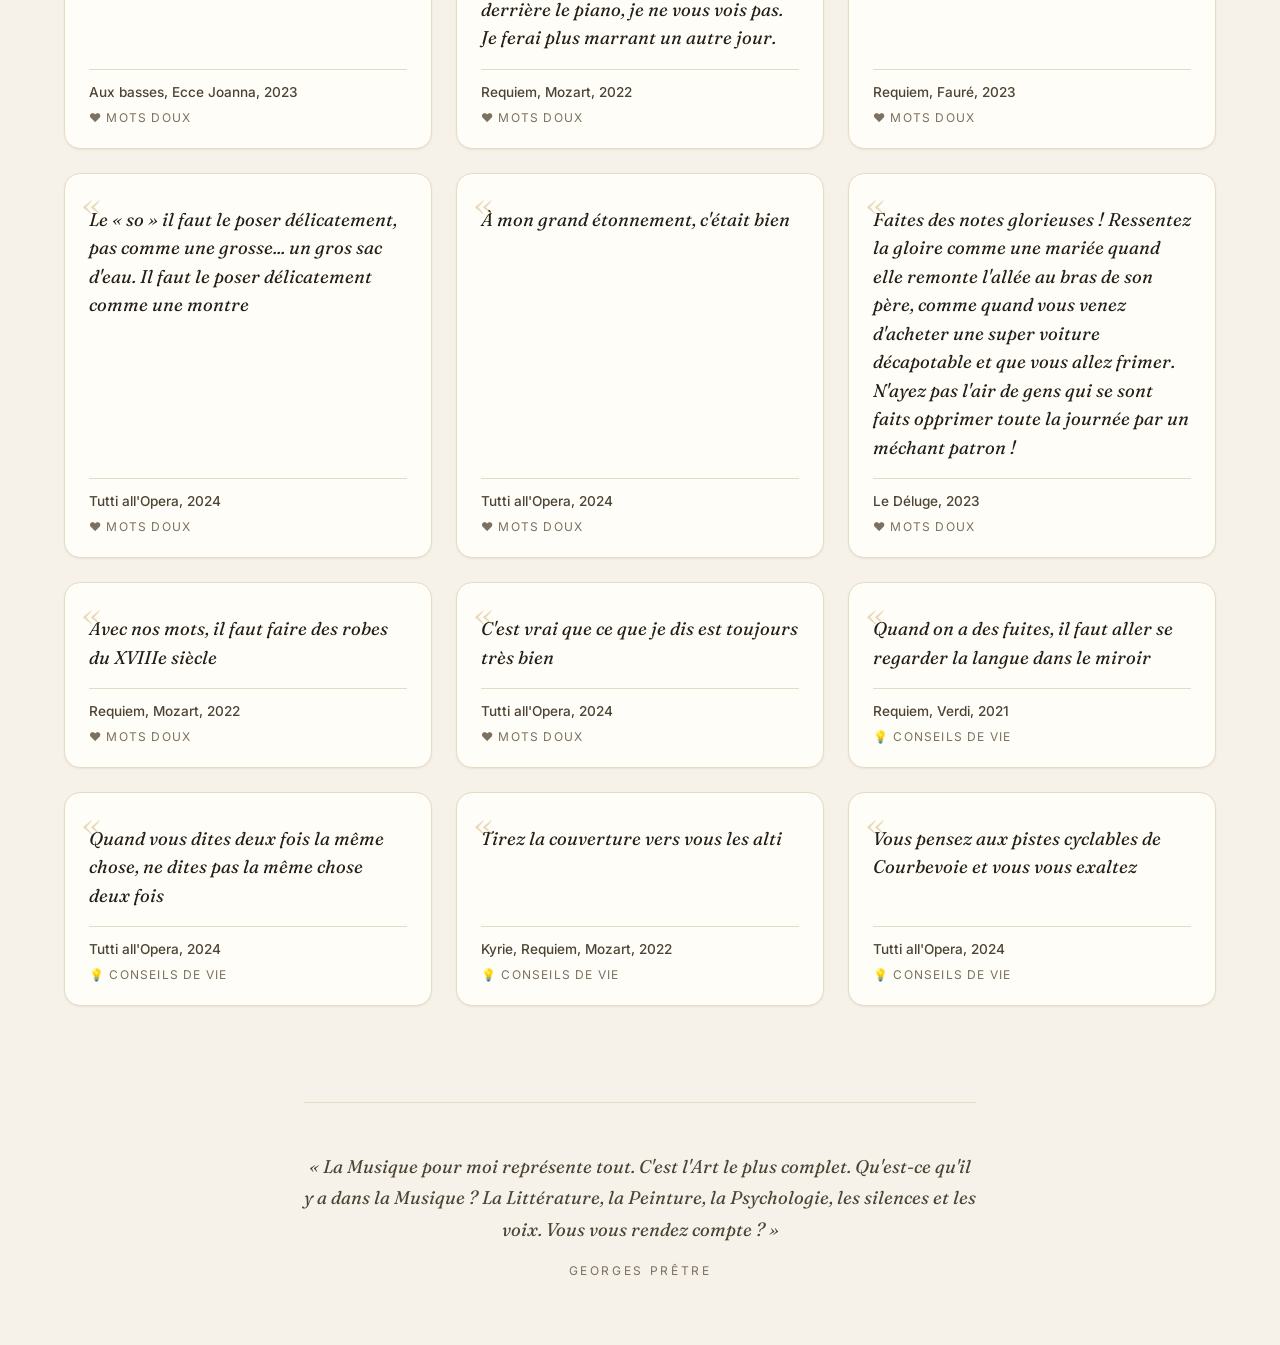
==== commit 5446c424: "Redesign v2 via ui-ux-pro-max: dark concert-hall theme, Fraunces+Inter, SVG icons, hero stats Co-aut" ====
--- a/index.html
+++ b/index.html
@@ -4,21 +4,40 @@
 <meta charset="UTF-8">
 <meta name="viewport" content="width=device-width, initial-scale=1.0">
 <title>Jean-Philippe a dit – Recueil de citations</title>
+<meta name="description" content="Les perles du chef de chœur Jean-Philippe Sarcos, recueillies par plusieurs générations d'académiciens pendant les répétitions.">
+<link rel="preconnect" href="https://fonts.googleapis.com">
+<link rel="preconnect" href="https://fonts.gstatic.com" crossorigin>
+<link href="https://fonts.googleapis.com/css2?family=Fraunces:ital,opsz,wght@0,9..144,300..900;1,9..144,300..900&family=Inter:ital,wght@0,400..700;1,400..700&display=swap" rel="stylesheet">
 <link rel="stylesheet" href="style.css">
 </head>
 <body>
 <a class="skip-link" href="#grid">Aller aux citations</a>
+
 <header class="hero">
-  <p class="hero-kicker">Recueillies par plusieurs générations d'académiciens</p>
-  <h1 class="hero-title">« Jean-Philippe a dit »</h1>
-  <p class="hero-sub">Les perles du chef de chœur <strong>Jean-Philippe Sarcos</strong>, répétition après répétition.</p>
+  <div class="hero-inner">
+    <p class="hero-kicker">Recueillies par plusieurs générations d'académiciens</p>
+    <h1 class="hero-title"><span class="hero-quote-mark">«</span> Jean-Philippe a dit <span class="hero-quote-mark">»</span></h1>
+    <p class="hero-sub">Les perles du chef de chœur <strong>Jean-Philippe Sarcos</strong>, répétition après répétition.</p>
+    <div class="hero-stats" id="heroStats"></div>
+  </div>
 </header>
+
 <div class="toolbar" role="search">
-  <input id="search" class="search" type="search" placeholder="Rechercher une citation, une œuvre, une année…">
-  <button id="randomBtn" class="btn-random">🎲 Citation au hasard</button>
-  <button id="addBtn" class="btn-add">＋ Ajouter une citation</button>
+  <div class="search-wrap">
+    <svg class="search-icon" viewBox="0 0 20 20" width="16" height="16" aria-hidden="true"><path fill="currentColor" d="M8.5 3a5.5 5.5 0 1 0 3.4 9.8l4.1 4.1a1 1 0 0 0 1.4-1.4l-4.1-4.1A5.5 5.5 0 0 0 8.5 3Zm0 2a3.5 3.5 0 1 1 0 7 3.5 3.5 0 0 1 0-7Z"/></svg>
+    <input id="search" class="search" type="search" placeholder="Rechercher une citation, une œuvre, une année…" aria-label="Rechercher une citation">
+  </div>
+  <button id="randomBtn" class="btn btn-primary">
+    <svg viewBox="0 0 24 24" width="16" height="16" aria-hidden="true"><path fill="currentColor" d="M12 2a10 10 0 1 0 10 10A10 10 0 0 0 12 2Zm0 2a8 8 0 0 1 4.9 1.7L5.7 15.9A8 8 0 0 1 12 4Zm0 16a8 8 0 0 1-4.9-1.7L18.3 8.1A8 8 0 0 1 12 20Z"/></svg>
+    Au hasard
+  </button>
+  <button id="addBtn" class="btn btn-secondary">
+    <svg viewBox="0 0 24 24" width="16" height="16" aria-hidden="true"><path fill="currentColor" d="M11 5a1 1 0 1 1 2 0v6h6a1 1 0 1 1 0 2h-6v6a1 1 0 1 1-2 0v-6H5a1 1 0 1 1 0-2h6Z"/></svg>
+    Ajouter
+  </button>
 </div>
-<section id="addForm" class="add-form hidden">
+
+<section id="addForm" class="add-form hidden" aria-label="Ajouter une citation">
   <h2 class="add-form-title">Ajouter une citation</h2>
   <div class="add-form-fields">
     <label class="add-form-label">Catégorie
@@ -36,25 +55,32 @@
       </label>
     </div>
   </div>
-  <p id="addError" class="add-form-error hidden"></p>
+  <p id="addError" class="add-form-error hidden" role="alert"></p>
   <div class="add-form-actions">
-    <button id="addCancel" class="btn-ghost">Annuler</button>
-    <button id="addSubmit" class="btn-random">Ajouter</button>
+    <button id="addCancel" class="btn btn-ghost">Annuler</button>
+    <button id="addSubmit" class="btn btn-primary">Ajouter</button>
   </div>
 </section>
+
 <nav id="chapters" class="chapters" aria-label="Filtrer par chapitre"></nav>
-<section id="spotlight" class="random-spotlight hidden"></section>
-<p id="count" class="results-count"></p>
+<section id="spotlight" class="random-spotlight hidden" aria-label="Citation tirée au hasard"></section>
+<p id="count" class="results-count" aria-live="polite"></p>
+
 <section id="quiz" class="quiz" aria-labelledby="quizTitle">
-  <h2 class="quiz-title" id="quizTitle">Le quiz : Jean-Philippe a-t-il dit ça ?</h2>
-  <p class="quiz-intro">Une citation est authentique. Trois sont des impostures. Saurez-vous les démasquer ?</p>
-  <p id="quizScore" class="quiz-score hidden">Score : <span id="quizScoreValue">0</span> / <span id="quizPlayedValue">0</span></p>
+  <div class="quiz-head">
+    <div>
+      <h2 class="quiz-title" id="quizTitle">Jean-Philippe a-t-il dit ça ?</h2>
+      <p class="quiz-intro">Une citation est authentique. Trois sont des impostures. Saurez-vous les démasquer ?</p>
+    </div>
+    <p id="quizScore" class="quiz-score hidden">Score&nbsp;: <span id="quizScoreValue">0</span> / <span id="quizPlayedValue">0</span></p>
+  </div>
   <div id="quizGame"></div>
-  <button id="quizNext" class="btn-random hidden">Question suivante</button>
+  <button id="quizNext" class="btn btn-primary hidden">Question suivante</button>
 </section>
 
 <main id="grid" class="grid" aria-label="Citations"></main>
 <p id="empty" class="empty hidden">Aucune citation trouvée. « Vous me faites radoter », essayez autre chose !</p>
+
 <footer class="footer">
   <blockquote class="footer-quote">
     « La Musique pour moi représente tout. C'est l'Art le plus complet. Qu'est-ce qu'il y a dans la
@@ -63,8 +89,9 @@
     <cite>Georges Prêtre</cite>
   </blockquote>
 </footer>
+
 <script src="data.js"></script>
 <script src="quiz.js"></script>
 <script src="app.js"></script>
 </body>
-</html>+</html>
--- a/style.css
+++ b/style.css
@@ -1,54 +1,93 @@
-/* ─── Design system ─────────────────────────────────────────────── */
+/* ═══════════════════════════════════════════════════════════════════
+   JEAN-PHILIPPE A DIT — Design System "Salle de concert"
+   Generated with the ui-ux-pro-max skill workflow:
+   product: humor/quotes archive · audience: choir members ·
+   style: dark editorial · fonts: Fraunces + Inter
+   ═══════════════════════════════════════════════════════════════════ */
+
 :root {
-  --bg: #faf6ef;
-  --bg-soft: #f3ecdf;
-  --surface: #fffdf8;
-  --surface-2: #f6efe3;
-  --ink: #231f1a;
-  --ink-soft: #4c443a;
-  --ink-mute: #7c7263;
-  --line: #e4d8c4;
-  --line-strong: #d3c2a6;
-  --accent: #a05c1f;
-  --accent-strong: #8a4b18;
-  --accent-soft: #f4e4cd;
-  --gold: #c9973f;
-  --ok: #2e7d32;
-  --ok-bg: #e8f3e8;
-  --bad: #b3402f;
-  --bad-bg: #f9e9e4;
-  --shadow-sm: 0 1px 3px rgb(70 55 35 / 0.08);
-  --shadow-md: 0 6px 20px rgb(70 55 35 / 0.10);
-  --shadow-lg: 0 16px 40px rgb(70 55 35 / 0.16);
-  --radius: 14px;
+  /* Color tokens — dark concert hall */
+  --bg: #14100c;
+  --bg-raised: #1b1610;
+  --bg-elev: #221c14;
+  --surface: #262017;
+  --surface-hover: #2e271d;
+  --line: #3a3226;
+  --line-strong: #4d4335;
+  --ink: #f4ecdd;
+  --ink-soft: #cfc2ab;
+  --ink-mute: #a3937c;
+  --accent: #e0a458;
+  --accent-strong: #f0bb78;
+  --accent-ink: #14100c;
+  --accent-dim: rgba(224, 164, 88, 0.14);
+  --gold: #d4a04a;
+  --ok: #7cc98a;
+  --ok-bg: rgba(124, 201, 138, 0.12);
+  --bad: #e2836f;
+  --bad-bg: rgba(226, 131, 111, 0.12);
+  --focus: #f0bb78;
+
+  /* Typography tokens */
+  --font-display: "Fraunces", Georgia, "Times New Roman", serif;
+  --font-ui: "Inter", system-ui, -apple-system, "Segoe UI", sans-serif;
+  --text-xs: 0.75rem;
+  --text-sm: 0.85rem;
+  --text-base: 1rem;
+  --text-lg: 1.15rem;
+  --text-xl: 1.35rem;
+
+  /* Spacing scale (8px base) */
+  --space-2: 0.5rem;
+  --space-3: 0.75rem;
+  --space-4: 1rem;
+  --space-5: 1.5rem;
+  --space-6: 2rem;
+  --space-7: 3rem;
+  --space-8: 4rem;
+
+  /* Shape & depth */
+  --radius: 16px;
   --radius-sm: 10px;
-  --font-serif: "Iowan Old Style", Georgia, "Times New Roman", serif;
-  --font-ui: system-ui, -apple-system, "Segoe UI", sans-serif;
+  --radius-pill: 999px;
+  --shadow-sm: 0 1px 2px rgba(0, 0, 0, 0.4);
+  --shadow-md: 0 8px 24px rgba(0, 0, 0, 0.35);
+  --shadow-lg: 0 20px 60px rgba(0, 0, 0, 0.5);
+
+  /* Motion tokens — meaning-bearing, context-aware durations */
+  --dur-fast: 120ms;
+  --dur-base: 200ms;
+  --ease-out: cubic-bezier(0.22, 1, 0.36, 1);
+
   --maxw: 1200px;
 }
 
-@media (prefers-color-scheme: dark) {
+/* Light mode — warm manuscript, same tokens */
+@media (prefers-color-scheme: light) {
   :root {
-    --bg: #1b1815;
-    --bg-soft: #211d18;
-    --surface: #26221d;
-    --surface-2: #2d2822;
-    --ink: #f0e9de;
-    --ink-soft: #c9bfae;
-    --ink-mute: #968b79;
-    --line: #3d372e;
-    --line-strong: #524a3d;
-    --accent: #d99a55;
-    --accent-strong: #e8b277;
-    --accent-soft: #3a2f21;
-    --gold: #c9973f;
-    --ok: #7fbf7f;
-    --ok-bg: #24352a;
-    --bad: #e08a7a;
-    --bad-bg: #3a2823;
-    --shadow-sm: 0 1px 3px rgb(0 0 0 / 0.4);
-    --shadow-md: 0 6px 20px rgb(0 0 0 / 0.45);
-    --shadow-lg: 0 16px 40px rgb(0 0 0 / 0.55);
+    --bg: #f7f2e9;
+    --bg-raised: #fffdf7;
+    --bg-elev: #fffaf0;
+    --surface: #fffdf7;
+    --surface-hover: #f6efdf;
+    --line: #e5dbc7;
+    --line-strong: #cfc0a4;
+    --ink: #241f16;
+    --ink-soft: #4c4335;
+    --ink-mute: #7c7160;
+    --accent: #a05c1f;
+    --accent-strong: #8a4b18;
+    --accent-ink: #fffdf7;
+    --accent-dim: rgba(160, 92, 31, 0.12);
+    --gold: #b8862f;
+    --ok: #2e7d32;
+    --ok-bg: rgba(46, 125, 50, 0.1);
+    --bad: #b3402f;
+    --bad-bg: rgba(179, 64, 47, 0.1);
+    --focus: #8a4b18;
+    --shadow-sm: 0 1px 2px rgba(70, 55, 35, 0.08);
+    --shadow-md: 0 8px 24px rgba(70, 55, 35, 0.12);
+    --shadow-lg: 0 20px 60px rgba(70, 55, 35, 0.18);
   }
 }
 
@@ -59,196 +98,255 @@
 body {
   background: var(--bg);
   color: var(--ink);
-  font-family: var(--font-serif);
+  font-family: var(--font-display);
+  font-size: 16px;
   line-height: 1.6;
   min-height: 100vh;
   -webkit-font-smoothing: antialiased;
-}
-
-/* ─── Hero ──────────────────────────────────────────────────────── */
+  text-rendering: optimizeLegibility;
+}
+
+::selection { background: var(--accent); color: var(--accent-ink); }
+
+/* ── Skip link ─────────────────────────────────────────────────── */
+.skip-link {
+  position: absolute;
+  left: -999px;
+  top: 0.5rem;
+  z-index: 100;
+  background: var(--accent);
+  color: var(--accent-ink);
+  padding: 0.6rem 1.2rem;
+  border-radius: var(--radius-pill);
+  font-family: var(--font-ui);
+  font-size: var(--text-sm);
+  font-weight: 600;
+}
+.skip-link:focus { left: 0.5rem; }
+
+/* ── Hero ──────────────────────────────────────────────────────── */
 .hero {
   position: relative;
   text-align: center;
-  padding: clamp(3rem, 8vw, 5.5rem) 1.5rem clamp(2rem, 5vw, 3.5rem);
-  background:
-    radial-gradient(ellipse 90% 100% at 50% 0%, var(--accent-soft) 0%, transparent 70%),
-    linear-gradient(180deg, var(--bg-soft) 0%, var(--bg) 100%);
+  padding: clamp(4rem, 10vw, 7rem) var(--space-5) clamp(3rem, 6vw, 4.5rem);
+  background: radial-gradient(ellipse 80% 90% at 50% -10%, var(--accent-dim) 0%, transparent 65%);
   overflow: hidden;
 }
-
-.hero::before,
-.hero::after {
-  content: "♪";
-  position: absolute;
-  font-size: 5rem;
+.hero-inner { max-width: 44rem; margin: 0 auto; position: relative; z-index: 1; }
+
+.hero-kicker {
+  font-family: var(--font-ui);
+  font-size: var(--text-xs);
+  font-weight: 600;
+  text-transform: uppercase;
+  letter-spacing: 0.28em;
+  color: var(--accent);
+  margin-bottom: var(--space-4);
+}
+
+.hero-title {
+  font-family: var(--font-display);
+  font-weight: 600;
+  font-size: clamp(2.6rem, 8vw, 5rem);
+  line-height: 1.05;
+  letter-spacing: -0.02em;
+  color: var(--ink);
+}
+.hero-quote-mark {
   color: var(--gold);
-  opacity: 0.14;
-  pointer-events: none;
-}
-.hero::before { top: 1.5rem; left: 6%; transform: rotate(-18deg); }
-.hero::after { bottom: 0.5rem; right: 7%; font-size: 3.5rem; transform: rotate(14deg); }
-
-.hero-kicker {
+  font-weight: 300;
+  opacity: 0.7;
+}
+
+.hero-sub {
+  font-family: var(--font-display);
+  font-style: italic;
+  font-size: var(--text-lg);
+  color: var(--ink-soft);
+  margin-top: var(--space-4);
+  max-width: 40ch;
+  margin-left: auto;
+  margin-right: auto;
+}
+
+.hero-stats {
+  display: flex;
+  justify-content: center;
+  gap: var(--space-6);
+  margin-top: var(--space-6);
+  font-family: var(--font-ui);
+  flex-wrap: wrap;
+}
+.hero-stat { display: flex; flex-direction: column; gap: 0.15rem; }
+.hero-stat-num {
+  font-family: var(--font-display);
+  font-size: var(--text-xl);
+  font-weight: 600;
+  color: var(--accent);
+  font-variant-numeric: tabular-nums;
+}
+.hero-stat-label {
+  font-size: var(--text-xs);
   text-transform: uppercase;
-  letter-spacing: 0.24em;
-  font-size: 0.72rem;
-  font-weight: 600;
-  font-family: var(--font-ui);
-  color: var(--accent);
-  margin-bottom: 1rem;
-}
-
-.hero-title {
-  font-size: clamp(2.2rem, 6vw, 4rem);
-  font-weight: 700;
-  letter-spacing: -0.01em;
-  color: var(--ink);
-  line-height: 1.15;
-}
-
-.hero-sub {
-  color: var(--ink-soft);
-  font-style: italic;
-  font-size: clamp(1rem, 2.4vw, 1.15rem);
-  margin: 0.9rem auto 0;
-  max-width: 46ch;
-}
-
-/* ─── Sticky toolbar ────────────────────────────────────────────── */
+  letter-spacing: 0.12em;
+  color: var(--ink-mute);
+}
+
+/* ── Sticky toolbar ────────────────────────────────────────────── */
 .toolbar {
   position: sticky;
   top: 0;
-  z-index: 10;
-  display: flex;
-  gap: 0.6rem;
+  z-index: 20;
+  display: flex;
+  align-items: center;
+  gap: var(--space-3);
   max-width: var(--maxw);
   margin: 0 auto;
-  padding: 0.85rem 1.5rem;
-  flex-wrap: wrap;
-  background: color-mix(in srgb, var(--bg) 86%, transparent);
-  backdrop-filter: blur(10px);
-  -webkit-backdrop-filter: blur(10px);
+  padding: var(--space-3) var(--space-5);
+  background: color-mix(in srgb, var(--bg) 80%, transparent);
+  backdrop-filter: blur(14px);
+  -webkit-backdrop-filter: blur(14px);
   border-bottom: 1px solid var(--line);
 }
 
+.search-wrap { position: relative; flex: 1; min-width: 200px; }
+.search-icon {
+  position: absolute;
+  left: 0.9rem;
+  top: 50%;
+  transform: translateY(-50%);
+  color: var(--ink-mute);
+  pointer-events: none;
+}
 .search {
-  flex: 1;
-  min-width: 220px;
-  padding: 0.7rem 1.1rem;
-  border-radius: 999px;
+  width: 100%;
+  padding: 0.7rem 1.1rem 0.7rem 2.5rem;
+  border-radius: var(--radius-pill);
   border: 1px solid var(--line-strong);
   background: var(--surface);
-  font-size: 1rem;
-  font-family: var(--font-ui);
   color: var(--ink);
+  font-family: var(--font-ui);
+  font-size: var(--text-base);
   box-shadow: var(--shadow-sm);
-  transition: border-color .15s, box-shadow .15s;
+  transition: border-color var(--dur-base) var(--ease-out), box-shadow var(--dur-base) var(--ease-out);
 }
 .search::placeholder { color: var(--ink-mute); }
 .search:focus {
   outline: none;
   border-color: var(--accent);
-  box-shadow: 0 0 0 3px color-mix(in srgb, var(--accent) 25%, transparent);
-}
-
-.btn-random {
-  padding: 0.7rem 1.4rem;
-  border-radius: 999px;
-  border: none;
+  box-shadow: 0 0 0 3px var(--accent-dim), var(--shadow-sm);
+}
+
+/* ── Buttons ───────────────────────────────────────────────────── */
+.btn {
+  display: inline-flex;
+  align-items: center;
+  justify-content: center;
+  gap: 0.5rem;
+  min-height: 44px;
+  padding: 0.65rem 1.3rem;
+  border-radius: var(--radius-pill);
+  font-family: var(--font-ui);
+  font-size: var(--text-sm);
+  font-weight: 600;
+  cursor: pointer;
+  border: 1px solid transparent;
+  transition: background var(--dur-fast) ease, border-color var(--dur-fast) ease,
+    transform var(--dur-fast) ease, box-shadow var(--dur-fast) ease;
+  white-space: nowrap;
+}
+.btn:active { transform: translateY(1px) scale(0.98); }
+
+.btn-primary {
   background: var(--accent);
-  color: #fff;
-  font-weight: 600;
-  font-size: 0.92rem;
-  font-family: var(--font-ui);
+  color: var(--accent-ink);
+  box-shadow: var(--shadow-sm);
+}
+.btn-primary:hover {
+  background: var(--accent-strong);
+  box-shadow: 0 4px 16px var(--accent-dim), var(--shadow-sm);
+}
+
+.btn-secondary {
+  background: transparent;
+  color: var(--accent);
+  border-color: var(--line-strong);
+}
+.btn-secondary:hover { border-color: var(--accent); background: var(--accent-dim); }
+
+.btn-ghost {
+  background: transparent;
+  color: var(--ink-soft);
+  border-color: var(--line-strong);
+}
+.btn-ghost:hover { background: var(--surface-hover); }
+
+/* ── Chapter chips ─────────────────────────────────────────────── */
+.chapters {
+  display: flex;
+  flex-wrap: wrap;
+  gap: var(--space-2);
+  max-width: var(--maxw);
+  margin: var(--space-5) auto var(--space-4);
+  padding: 0 var(--space-5);
+  justify-content: center;
+}
+
+.chip {
+  min-height: 44px;
+  padding: 0.5rem 1.05rem;
+  border-radius: var(--radius-pill);
+  border: 1px solid var(--line-strong);
+  background: transparent;
+  color: var(--ink-soft);
+  font-family: var(--font-ui);
+  font-size: var(--text-sm);
   cursor: pointer;
-  box-shadow: var(--shadow-sm);
-  transition: background .15s, transform .15s, box-shadow .15s;
-}
-.btn-random:hover {
-  background: var(--accent-strong);
-  box-shadow: var(--shadow-md);
-  transform: translateY(-1px);
-}
-
-.btn-add {
-  padding: 0.7rem 1.4rem;
-  border-radius: 999px;
-  border: 1px solid var(--line-strong);
-  background: var(--surface);
-  color: var(--accent);
-  font-weight: 600;
-  font-size: 0.92rem;
-  font-family: var(--font-ui);
-  cursor: pointer;
-  transition: background .15s, border-color .15s;
-}
-.btn-add:hover { background: var(--surface-2); border-color: var(--accent); }
-
-/* ─── Chapter chips ─────────────────────────────────────────────── */
-.chapters {
-  display: flex;
-  flex-wrap: wrap;
-  gap: 0.5rem;
-  max-width: var(--maxw);
-  margin: 1.4rem auto 1.2rem;
-  padding: 0 1.5rem;
-  justify-content: center;
-}
-
-.chip {
-  padding: 0.45rem 0.95rem;
-  border-radius: 999px;
-  border: 1px solid var(--line-strong);
-  background: var(--surface);
-  cursor: pointer;
-  font-size: 0.82rem;
-  font-family: var(--font-ui);
-  color: var(--ink-soft);
-  transition: border-color .15s, background .15s, color .15s;
-}
-.chip:hover { border-color: var(--accent); color: var(--ink); }
+  transition: all var(--dur-fast) ease;
+}
+.chip:hover { border-color: var(--accent); color: var(--ink); background: var(--accent-dim); }
 .chip.active {
-  background: var(--ink);
-  color: var(--bg);
-  border-color: var(--ink);
+  background: var(--accent);
+  border-color: var(--accent);
+  color: var(--accent-ink);
   font-weight: 600;
 }
 .chip .count {
-  opacity: 0.6;
-  margin-left: 0.3rem;
+  opacity: 0.65;
+  margin-left: 0.35rem;
   font-variant-numeric: tabular-nums;
 }
 
 .results-count {
   text-align: center;
   font-family: var(--font-ui);
-  font-size: 0.85rem;
+  font-size: var(--text-sm);
   color: var(--ink-mute);
-  margin-bottom: 1.6rem;
-}
-
-/* ─── Spotlight (random quote) ──────────────────────────────────── */
+  margin-bottom: var(--space-5);
+}
+
+/* ── Spotlight ──────────────────────────────────────────────────── */
 .random-spotlight {
   max-width: 720px;
-  margin: 0 auto 2rem;
-  padding: 0 1.5rem;
-  animation: rise .35s ease both;
+  margin: 0 auto var(--space-6);
+  padding: 0 var(--space-5);
+  animation: rise var(--dur-base) var(--ease-out) both;
 }
 .random-spotlight .quote-card {
   border-color: var(--gold);
-  border-width: 2px;
-  box-shadow: var(--shadow-lg);
-  background: linear-gradient(160deg, var(--surface) 0%, var(--surface-2) 100%);
-}
-
-/* ─── Quote grid ────────────────────────────────────────────────── */
+  background: linear-gradient(160deg, var(--surface) 0%, var(--bg-elev) 100%);
+  box-shadow: var(--shadow-lg), inset 0 1px 0 var(--line);
+}
+.random-spotlight .quote-mark { opacity: 0.6; }
+
+/* ── Quote grid & cards ────────────────────────────────────────── */
 .grid {
   display: grid;
   grid-template-columns: repeat(auto-fill, minmax(320px, 1fr));
-  gap: 1.25rem;
+  gap: var(--space-5);
   max-width: var(--maxw);
   margin: 0 auto;
-  padding: 0 1.5rem 2rem;
+  padding: 0 var(--space-5) var(--space-7);
 }
 
 .quote-card {
@@ -258,29 +356,33 @@
   background: var(--surface);
   border: 1px solid var(--line);
   border-radius: var(--radius);
-  padding: 1.8rem 1.5rem 1.3rem;
-  box-shadow: var(--shadow-sm);
-  transition: transform .18s ease, box-shadow .18s ease, border-color .18s ease;
+  padding: 2rem 1.5rem 1.3rem;
+  box-shadow: var(--shadow-sm), inset 0 1px 0 rgba(255, 255, 255, 0.03);
+  transition: transform var(--dur-base) var(--ease-out), box-shadow var(--dur-base) var(--ease-out),
+    border-color var(--dur-base) ease;
 }
 .quote-card:hover {
-  transform: translateY(-3px);
+  transform: translateY(-4px);
   box-shadow: var(--shadow-md);
   border-color: var(--line-strong);
 }
 
 .quote-mark {
   position: absolute;
-  top: 0.35rem;
-  left: 0.85rem;
-  font-size: 3rem;
+  top: 0.55rem;
+  left: 1rem;
+  font-family: var(--font-display);
+  font-size: 2.6rem;
+  font-weight: 300;
+  line-height: 1;
   color: var(--gold);
-  opacity: 0.35;
-  line-height: 1;
-  font-family: var(--font-serif);
+  opacity: 0.3;
+  pointer-events: none;
 }
 
 .quote-text {
-  font-size: 1.08rem;
+  font-family: var(--font-display);
+  font-size: var(--text-lg);
   font-style: italic;
   line-height: 1.55;
   color: var(--ink);
@@ -288,44 +390,50 @@
   overflow-wrap: break-word;
 }
 .quote-text mark {
-  background: color-mix(in srgb, var(--gold) 35%, transparent);
-  color: inherit;
+  background: var(--accent-dim);
+  color: var(--accent-strong);
   border-radius: 3px;
   padding: 0 2px;
+  box-shadow: inset 0 -1px 0 var(--accent);
 }
 
 .quote-source {
-  margin-top: 1rem;
-  padding-top: 0.8rem;
+  margin-top: var(--space-4);
+  padding-top: var(--space-3);
   border-top: 1px solid var(--line);
-  font-size: 0.8rem;
-  font-family: var(--font-ui);
+  font-family: var(--font-ui);
+  display: flex;
+  flex-direction: column;
+  gap: 0.25rem;
+}
+.quote-source > span:first-child {
+  font-size: var(--text-sm);
+  color: var(--ink-soft);
+  font-weight: 500;
+}
+.quote-chapter {
+  font-size: var(--text-xs);
+  text-transform: uppercase;
+  letter-spacing: 0.1em;
   color: var(--ink-mute);
-  display: flex;
-  flex-direction: column;
-  gap: 0.3rem;
-}
-.quote-chapter {
-  font-size: 0.72rem;
-  text-transform: uppercase;
-  letter-spacing: 0.06em;
 }
 
 .quote-delete {
   position: absolute;
-  top: 0.65rem;
-  right: 0.65rem;
-  width: 1.7rem;
-  height: 1.7rem;
+  top: 0.6rem;
+  right: 0.6rem;
+  width: 32px;
+  height: 32px;
   border-radius: 50%;
   border: none;
-  background: var(--surface-2);
+  background: transparent;
   color: var(--ink-mute);
   cursor: pointer;
-  font-size: 0.8rem;
-  line-height: 1;
+  display: grid;
+  place-items: center;
+  font-size: 0.85rem;
   opacity: 0;
-  transition: opacity .15s, background .15s, color .15s;
+  transition: opacity var(--dur-fast) ease, background var(--dur-fast) ease, color var(--dur-fast) ease;
 }
 .quote-card:hover .quote-delete,
 .quote-delete:focus-visible { opacity: 1; }
@@ -334,167 +442,202 @@
 .empty {
   text-align: center;
   font-style: italic;
+  font-family: var(--font-display);
   color: var(--ink-mute);
-  padding: 2.5rem 1.5rem;
-  max-width: 520px;
-  margin: 0 auto;
-}
-
-/* ─── Add form ──────────────────────────────────────────────────── */
+  padding: var(--space-7) var(--space-5);
+  max-width: 40rem;
+  margin: 0 auto var(--space-7);
+  font-size: var(--text-lg);
+}
+
+/* ── Add form ──────────────────────────────────────────────────── */
 .add-form {
   max-width: 720px;
-  margin: 1.2rem auto 1.8rem;
-  padding: 1.6rem;
+  margin: var(--space-4) auto var(--space-5);
+  padding: var(--space-6);
   background: var(--surface);
   border: 1px solid var(--line);
   border-radius: var(--radius);
   box-shadow: var(--shadow-md);
-  font-family: var(--font-ui);
-  animation: rise .25s ease both;
-}
-.add-form-title { font-family: var(--font-serif); font-size: 1.25rem; margin-bottom: 1.1rem; color: var(--ink); }
-.add-form-fields { display: flex; flex-direction: column; gap: 0.95rem; }
-.add-form-label { display: flex; flex-direction: column; gap: 0.35rem; font-size: 0.8rem; font-weight: 600; color: var(--ink-soft); }
+  animation: rise var(--dur-base) var(--ease-out) both;
+}
+.add-form-title {
+  font-family: var(--font-display);
+  font-size: var(--text-xl);
+  font-weight: 600;
+  margin-bottom: var(--space-5);
+}
+.add-form-fields { display: flex; flex-direction: column; gap: var(--space-4); }
+.add-form-label {
+  display: flex;
+  flex-direction: column;
+  gap: 0.4rem;
+  font-family: var(--font-ui);
+  font-size: var(--text-sm);
+  font-weight: 600;
+  color: var(--ink-soft);
+}
 .add-form-input {
-  padding: 0.6rem 0.85rem;
+  min-height: 44px;
+  padding: 0.6rem 0.9rem;
   border-radius: var(--radius-sm);
   border: 1px solid var(--line-strong);
   background: var(--bg);
-  font-size: 0.95rem;
-  font-family: var(--font-ui);
   color: var(--ink);
-  transition: border-color .15s, box-shadow .15s;
+  font-family: var(--font-ui);
+  font-size: var(--text-base);
+  font-weight: 400;
+  transition: border-color var(--dur-base) ease, box-shadow var(--dur-base) ease;
 }
 .add-form-input:focus {
   outline: none;
   border-color: var(--accent);
-  box-shadow: 0 0 0 3px color-mix(in srgb, var(--accent) 25%, transparent);
-}
-.add-form-row { display: flex; gap: 0.95rem; flex-wrap: wrap; }
+  box-shadow: 0 0 0 3px var(--accent-dim);
+}
+.add-form-row { display: flex; gap: var(--space-4); flex-wrap: wrap; }
 .add-form-row .add-form-label { flex: 1; min-width: 160px; }
-.add-form-error { color: var(--bad); background: var(--bad-bg); border-radius: var(--radius-sm); padding: 0.6rem 0.85rem; font-size: 0.85rem; margin-top: 0.7rem; }
-.add-form-actions { display: flex; justify-content: flex-end; gap: 0.6rem; margin-top: 1.2rem; }
-
-.btn-ghost {
-  padding: 0.7rem 1.4rem;
-  border-radius: 999px;
-  border: 1px solid var(--line-strong);
-  background: transparent;
-  color: var(--ink-soft);
-  font-family: var(--font-ui);
-  font-size: 0.92rem;
-  cursor: pointer;
-  transition: background .15s;
-}
-.btn-ghost:hover { background: var(--surface-2); }
-
-/* ─── Quiz ──────────────────────────────────────────────────────── */
+.add-form-error {
+  font-family: var(--font-ui);
+  font-size: var(--text-sm);
+  color: var(--bad);
+  background: var(--bad-bg);
+  border-radius: var(--radius-sm);
+  padding: 0.65rem 0.9rem;
+  margin-top: var(--space-3);
+}
+.add-form-actions {
+  display: flex;
+  justify-content: flex-end;
+  gap: var(--space-2);
+  margin-top: var(--space-5);
+}
+
+/* ── Quiz ──────────────────────────────────────────────────────── */
 .quiz {
   max-width: 720px;
-  margin: 3rem auto 2.5rem;
-  padding: 1.8rem;
-  background: var(--surface);
+  margin: var(--space-6) auto var(--space-6);
+  padding: var(--space-6);
+  background: linear-gradient(165deg, var(--surface) 0%, var(--bg-elev) 100%);
   border: 1px solid var(--line);
   border-radius: var(--radius);
-  box-shadow: var(--shadow-md);
-}
-.quiz-title { font-size: 1.45rem; color: var(--ink); margin-bottom: 0.4rem; }
-.quiz-intro { color: var(--ink-soft); font-style: italic; margin-bottom: 1.2rem; }
+  box-shadow: var(--shadow-md), inset 0 1px 0 rgba(255, 255, 255, 0.03);
+}
+
+.quiz-head {
+  display: flex;
+  justify-content: space-between;
+  align-items: flex-start;
+  gap: var(--space-4);
+  margin-bottom: var(--space-5);
+  flex-wrap: wrap;
+}
+
+.quiz-title {
+  font-family: var(--font-display);
+  font-size: var(--text-xl);
+  font-weight: 600;
+  margin-bottom: 0.3rem;
+}
+.quiz-intro {
+  font-family: var(--font-display);
+  font-style: italic;
+  color: var(--ink-soft);
+  font-size: var(--text-base);
+}
+
 .quiz-score {
-  display: inline-block;
-  font-family: var(--font-ui);
-  font-size: 0.85rem;
+  font-family: var(--font-ui);
+  font-size: var(--text-sm);
   font-weight: 600;
   color: var(--accent);
-  background: var(--accent-soft);
-  padding: 0.35rem 0.85rem;
-  border-radius: 999px;
-  margin-bottom: 1rem;
-}
-.quiz-options { display: grid; gap: 0.75rem; }
+  background: var(--accent-dim);
+  border: 1px solid var(--accent);
+  padding: 0.4rem 0.9rem;
+  border-radius: var(--radius-pill);
+  white-space: nowrap;
+}
+
+.quiz-options { display: grid; gap: var(--space-3); }
 .quiz-option {
   text-align: left;
-  font-family: var(--font-serif);
+  font-family: var(--font-display);
   font-style: italic;
-  font-size: 1rem;
+  font-size: var(--text-base);
   line-height: 1.5;
-  padding: 0.85rem 1.1rem;
+  min-height: 44px;
+  padding: 0.85rem 1.15rem;
   border: 1px solid var(--line-strong);
   border-radius: var(--radius-sm);
   background: var(--bg);
   color: var(--ink);
   cursor: pointer;
-  transition: border-color .15s, background .15s, transform .12s;
-}
-.quiz-option:hover { border-color: var(--accent); transform: translateY(-1px); }
+  transition: border-color var(--dur-fast) ease, background var(--dur-fast) ease, transform var(--dur-fast) ease;
+}
+.quiz-option:hover { border-color: var(--accent); background: var(--surface-hover); transform: translateY(-1px); }
 .quiz-option.correct { border-color: var(--ok); background: var(--ok-bg); }
 .quiz-option.wrong { border-color: var(--bad); background: var(--bad-bg); }
-.quiz .btn-random { margin-top: 1.2rem; }
-
-/* ─── Footer ────────────────────────────────────────────────────── */
+.quiz .btn-primary { margin-top: var(--space-5); }
+
+/* ── Footer ────────────────────────────────────────────────────── */
 .footer {
   max-width: 720px;
-  margin: 3rem auto 0;
-  padding: 0 1.5rem 3rem;
+  margin: var(--space-7) auto 0;
+  padding: 0 var(--space-5) var(--space-8);
   text-align: center;
 }
 .footer-quote {
+  font-family: var(--font-display);
   font-style: italic;
-  font-size: 1.05rem;
+  font-size: var(--text-lg);
+  line-height: 1.7;
   color: var(--ink-soft);
   border-top: 1px solid var(--line);
-  padding-top: 2.2rem;
-  line-height: 1.7;
+  padding-top: var(--space-7);
 }
 .footer-quote cite {
   display: block;
-  margin-top: 0.8rem;
+  margin-top: var(--space-4);
   font-style: normal;
   font-family: var(--font-ui);
-  font-size: 0.85rem;
+  font-size: var(--text-xs);
   text-transform: uppercase;
-  letter-spacing: 0.12em;
+  letter-spacing: 0.22em;
   color: var(--ink-mute);
 }
 
-/* ─── Utilities & a11y ──────────────────────────────────────────── */
+/* ── Utilities, a11y, motion ────────────────────────────────────── */
 .hidden { display: none; }
 
 @keyframes rise {
-  from { opacity: 0; transform: translateY(8px); }
+  from { opacity: 0; transform: translateY(10px); }
   to { opacity: 1; transform: translateY(0); }
 }
 
 :focus-visible {
-  outline: 2px solid var(--accent);
+  outline: 2px solid var(--focus);
   outline-offset: 2px;
-}
-
-.skip-link {
-  position: absolute;
-  left: -999px;
-  top: 0.5rem;
-  background: var(--accent);
-  color: #fff;
-  padding: 0.5rem 1rem;
-  border-radius: 999px;
-  font-family: var(--font-ui);
-  z-index: 50;
-}
-.skip-link:focus { left: 0.5rem; }
-
+  border-radius: 4px;
+}
+
+/* Responsive: mobile-first refinement */
 @media (max-width: 640px) {
-  .toolbar { padding: 0.7rem 1rem; gap: 0.5rem; }
-  .search { min-width: 100%; order: -1; }
-  .toolbar .btn-random, .toolbar .btn-add { flex: 1; }
-  .chapters, .grid { padding-left: 1rem; padding-right: 1rem; }
+  .toolbar {
+    flex-wrap: wrap;
+    padding: var(--space-3) var(--space-4);
+  }
+  .search-wrap { min-width: 100%; order: -1; }
+  .toolbar .btn { flex: 1; }
+  .chapters, .grid { padding-left: var(--space-4); padding-right: var(--space-4); }
   .quote-delete { opacity: 1; }
+  .quiz { padding: var(--space-5) var(--space-4); }
+  .quiz-head { flex-direction: column; }
 }
 
 @media (prefers-reduced-motion: reduce) {
   html { scroll-behavior: auto; }
   *, *::before, *::after {
     animation-duration: 0.01ms !important;
+    animation-iteration-count: 1 !important;
     transition-duration: 0.01ms !important;
   }
 }
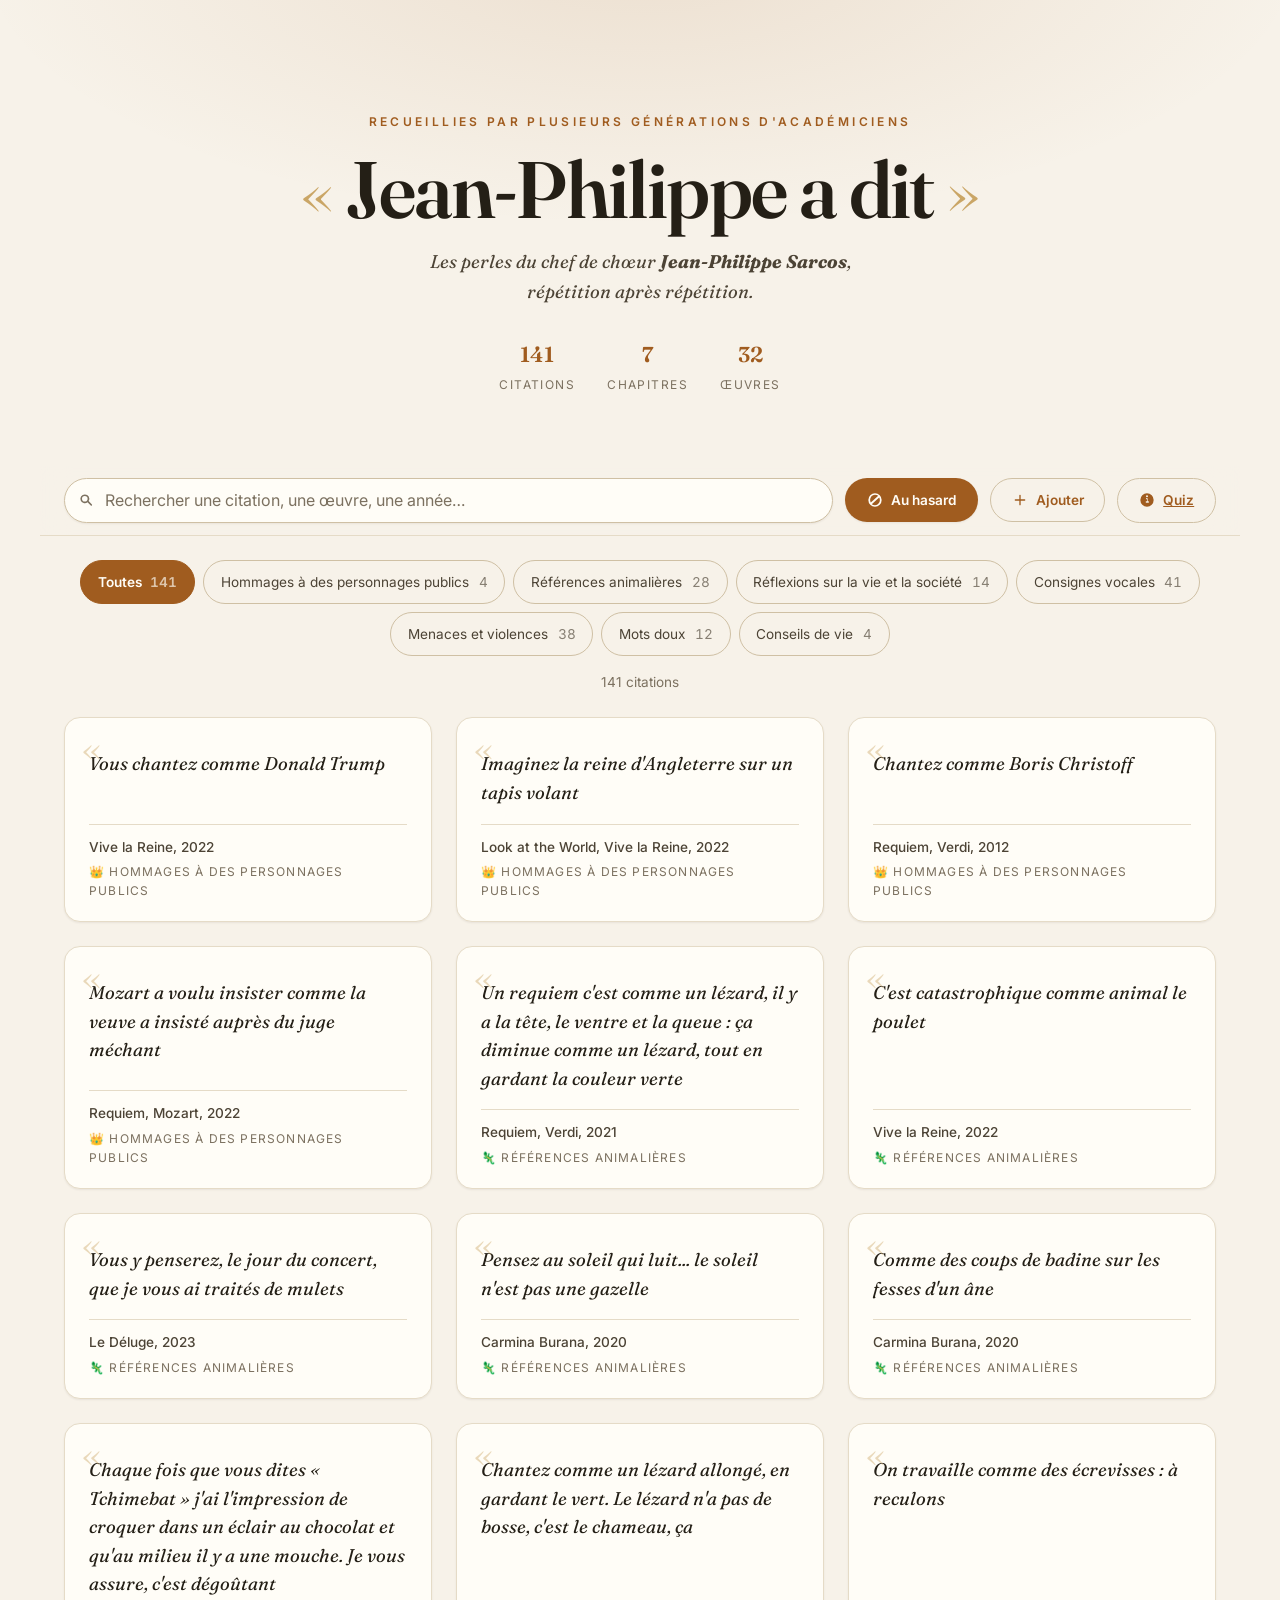
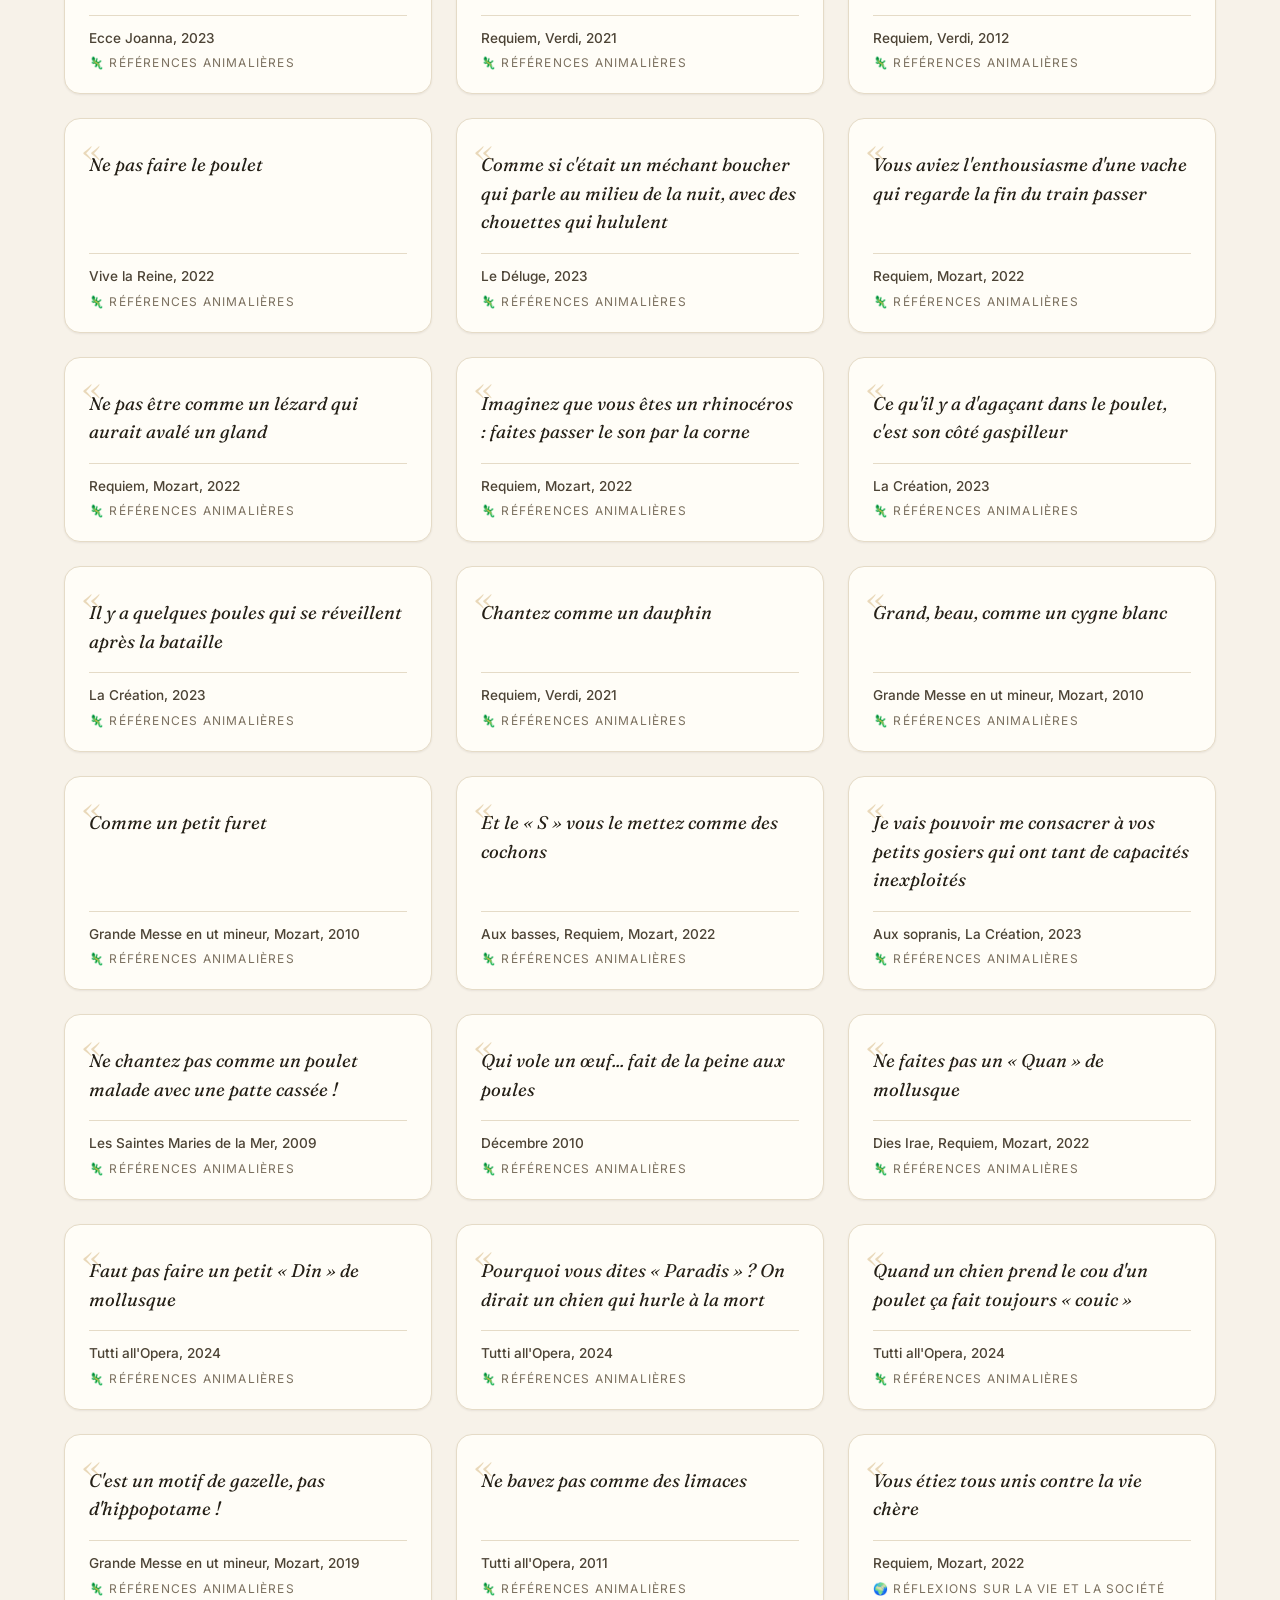
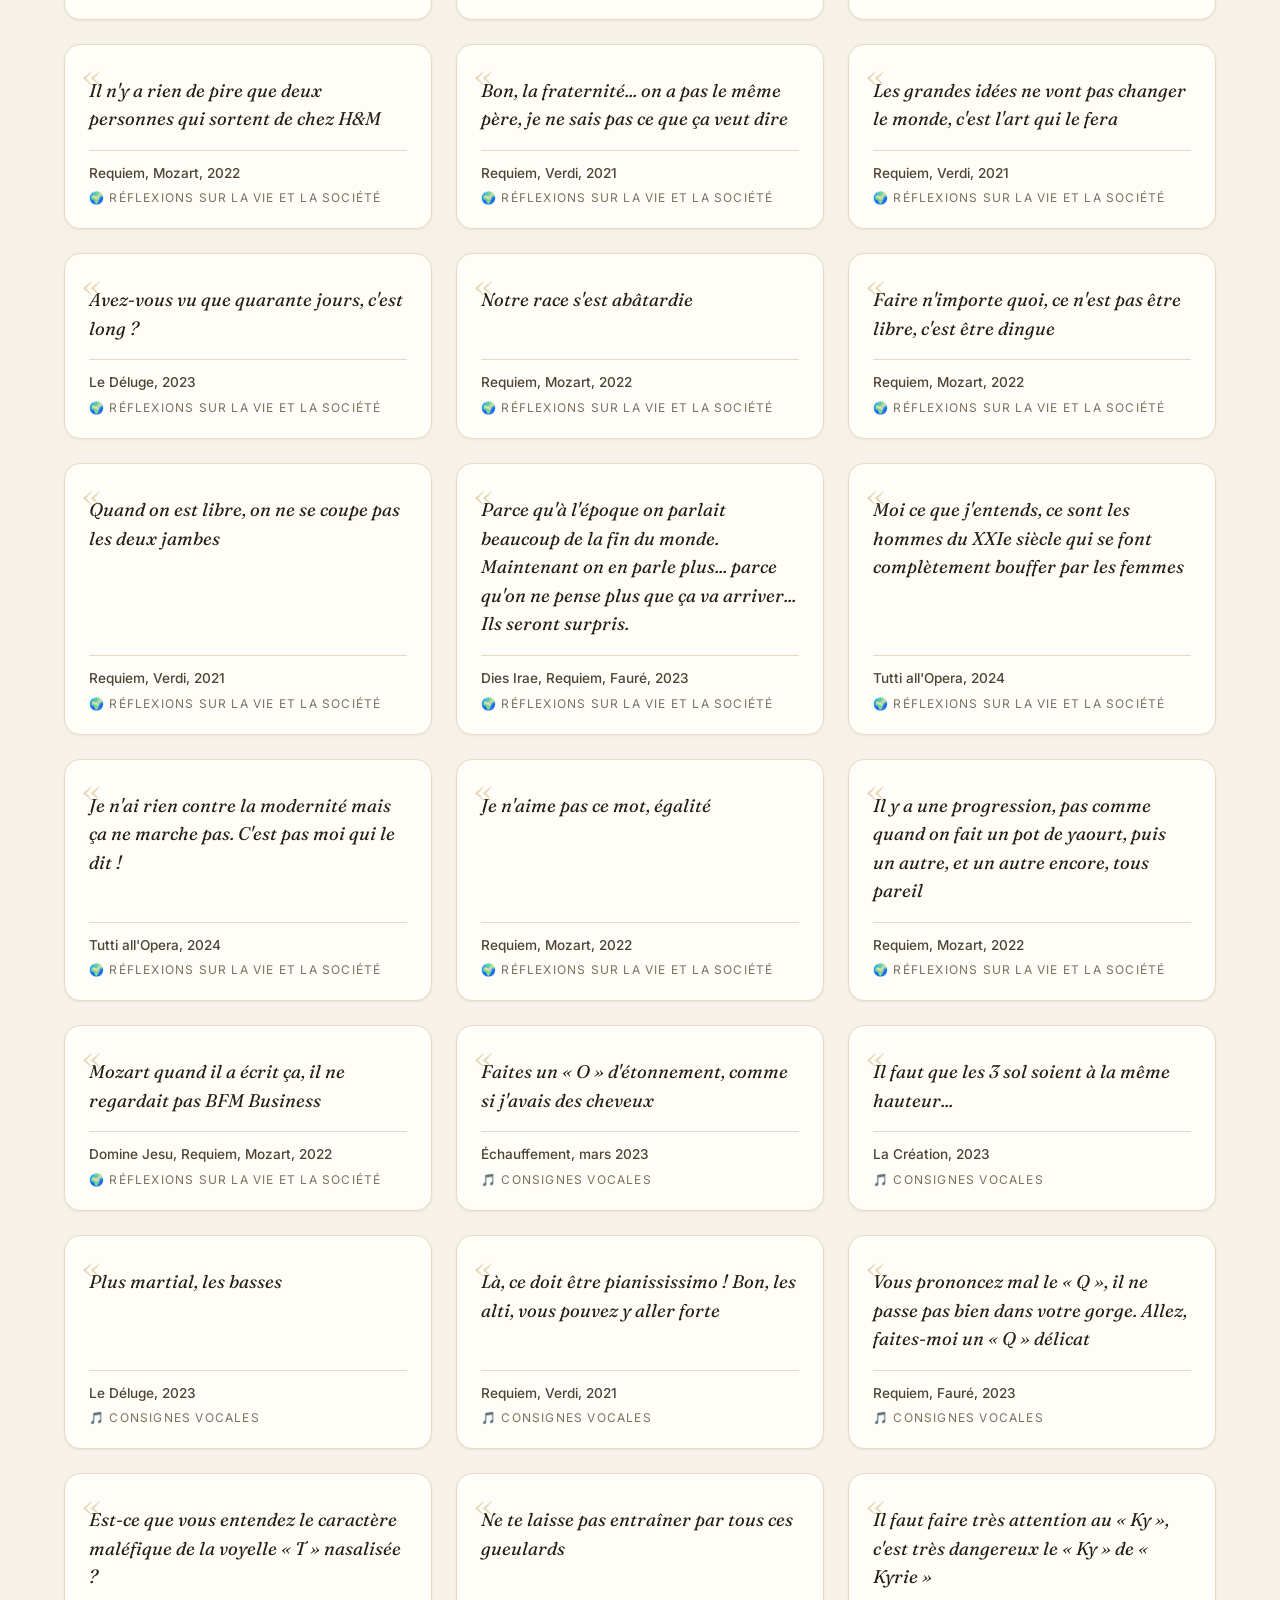
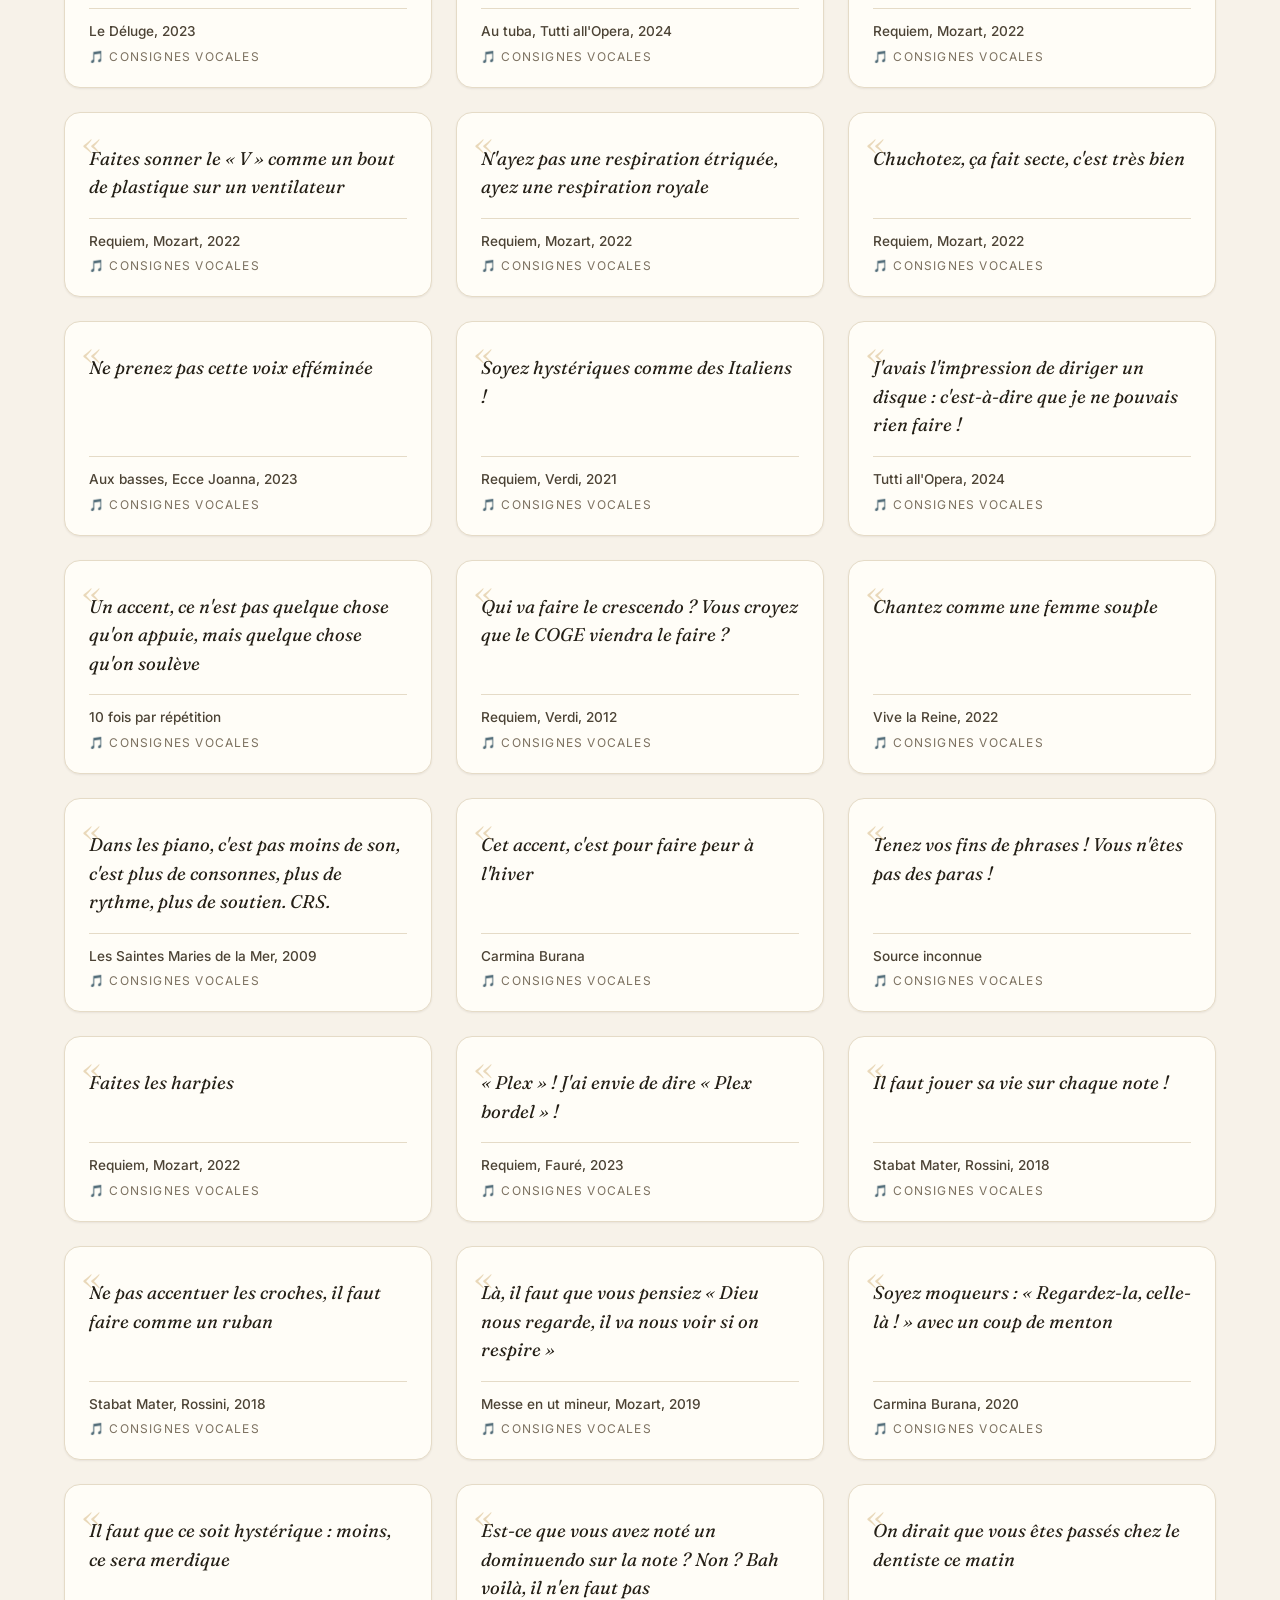
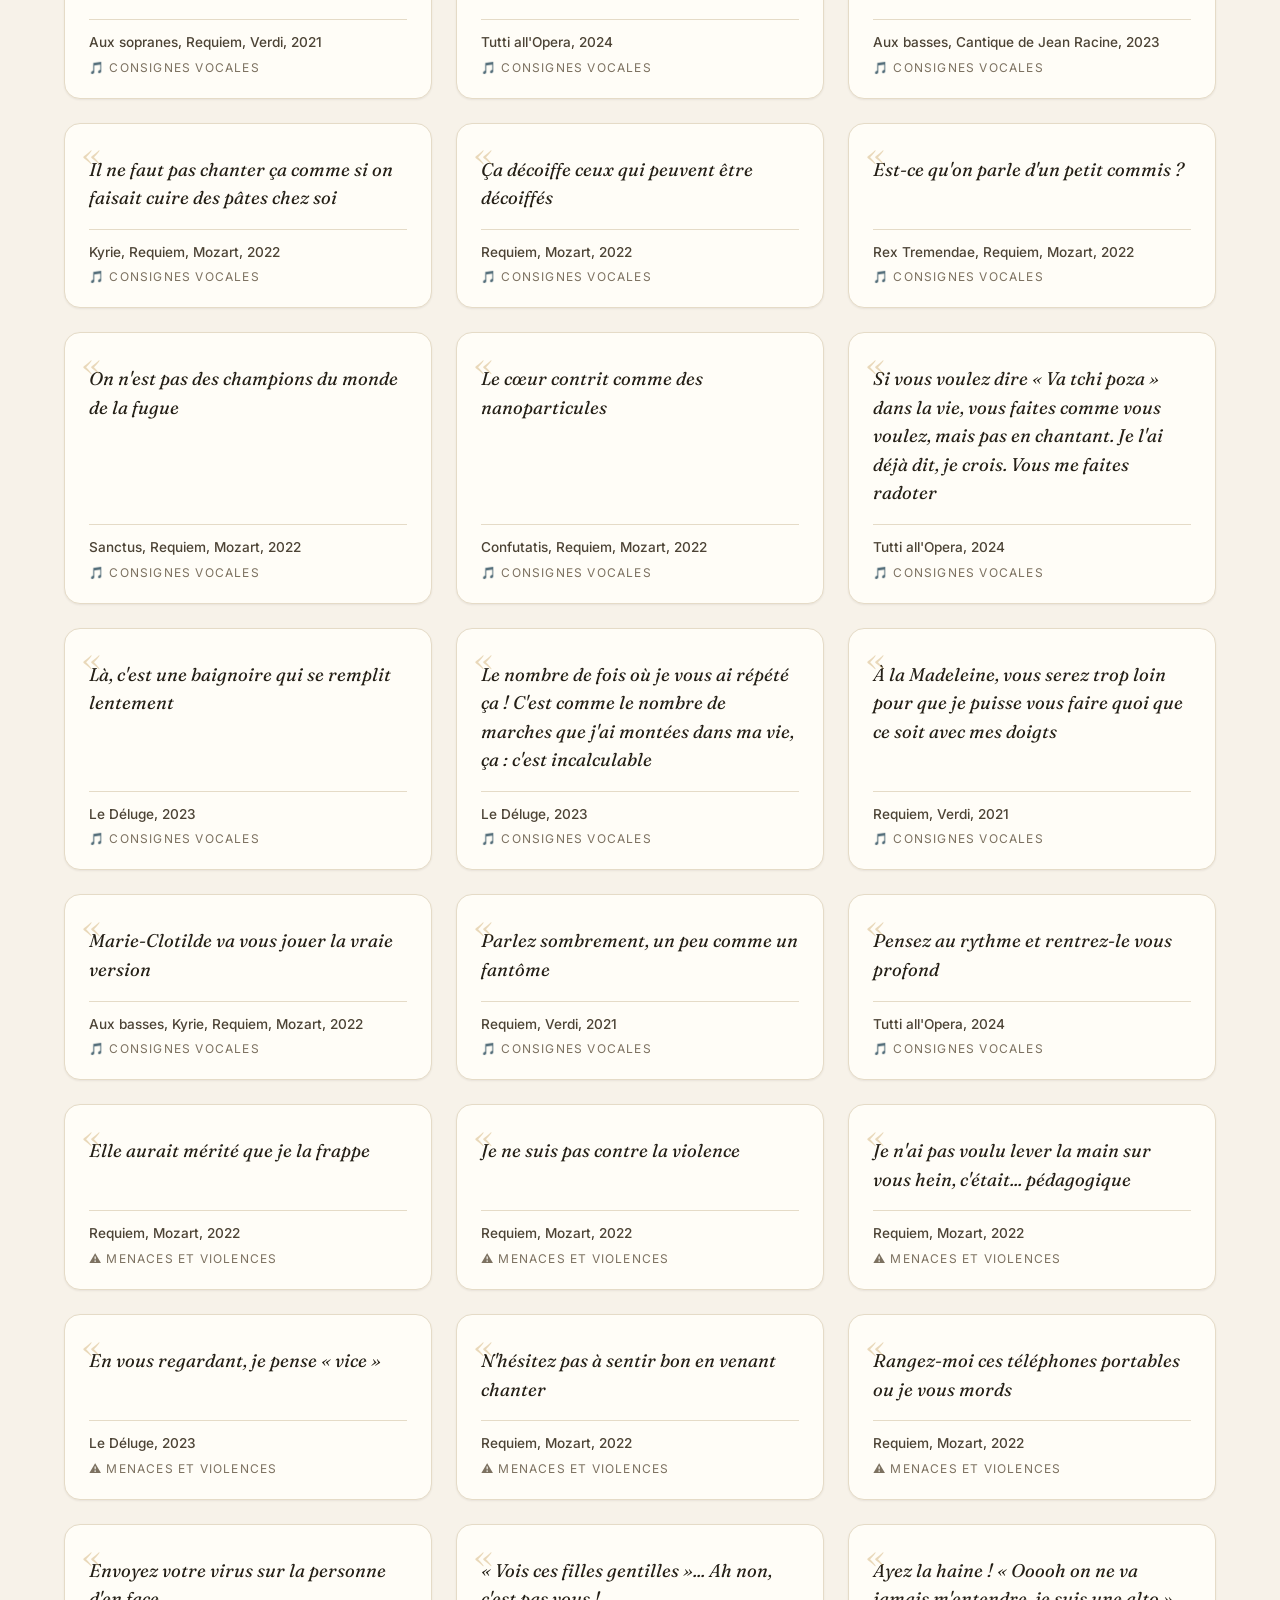
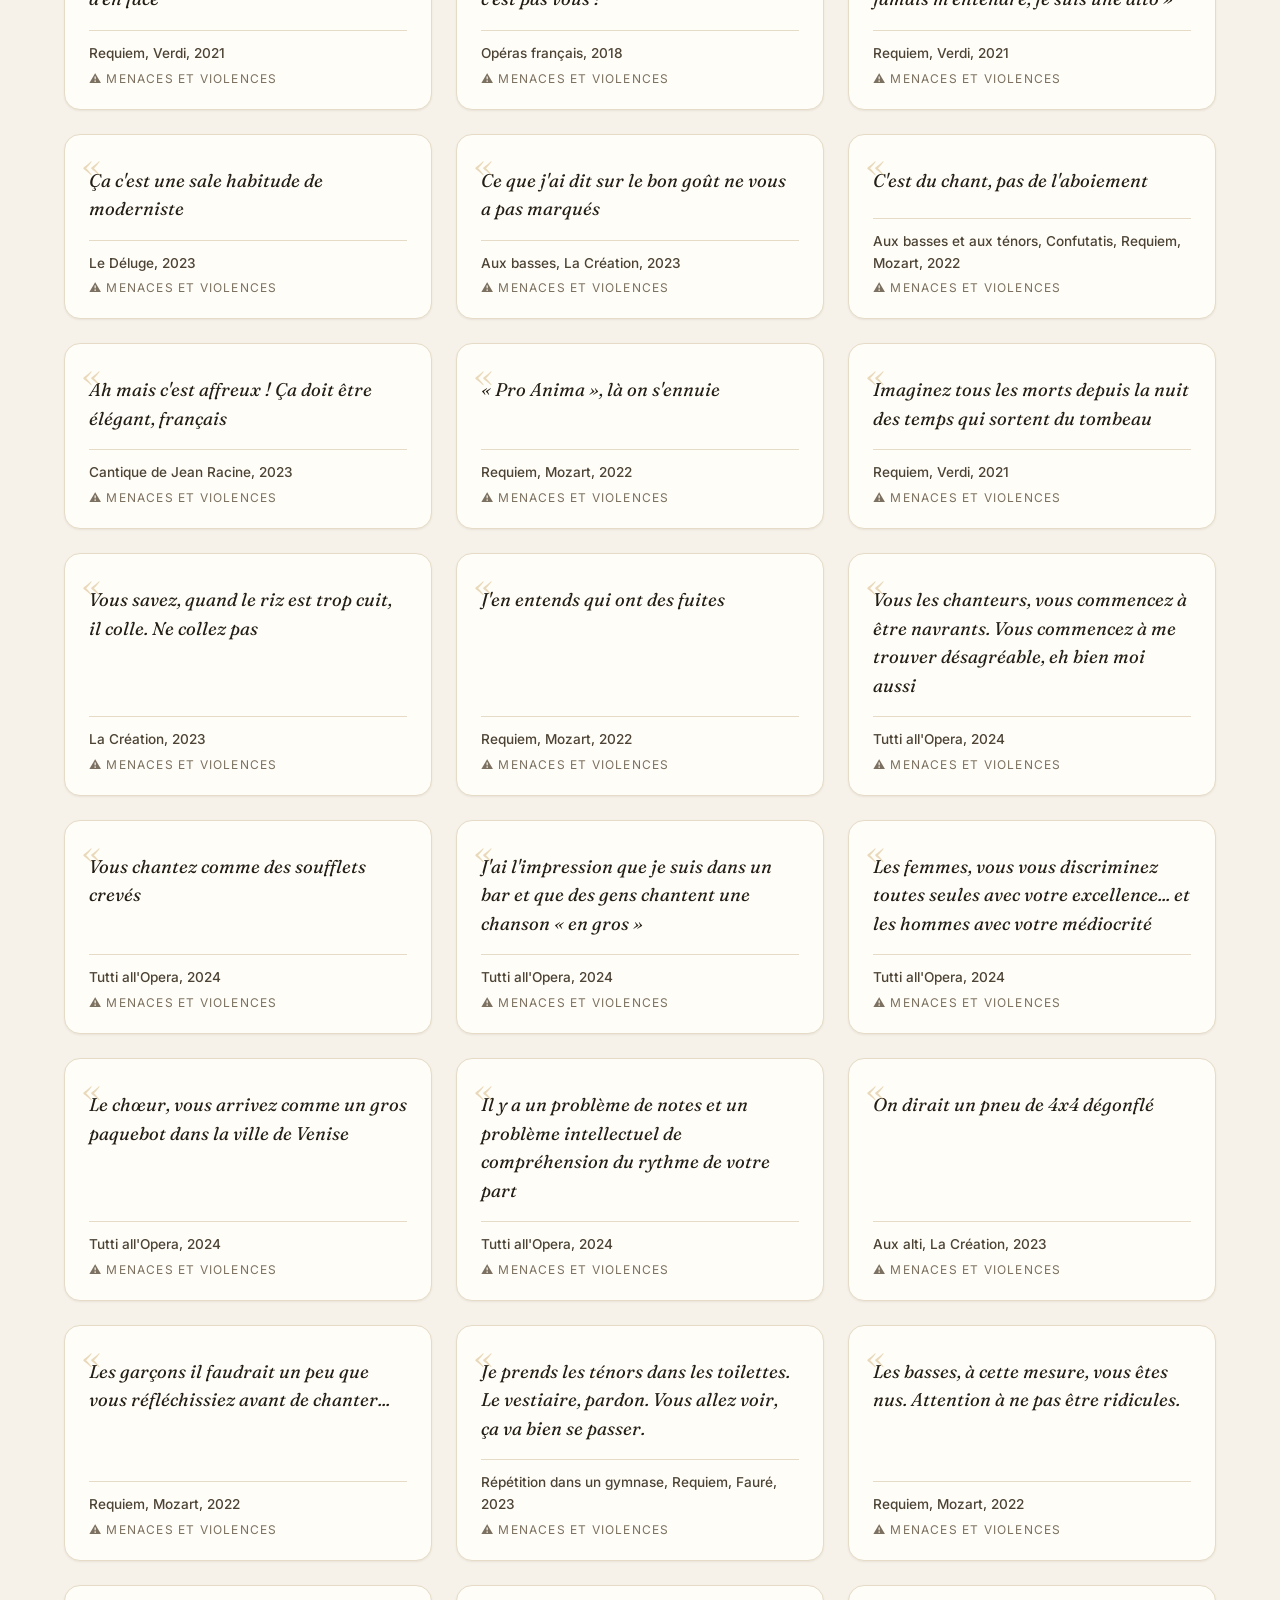
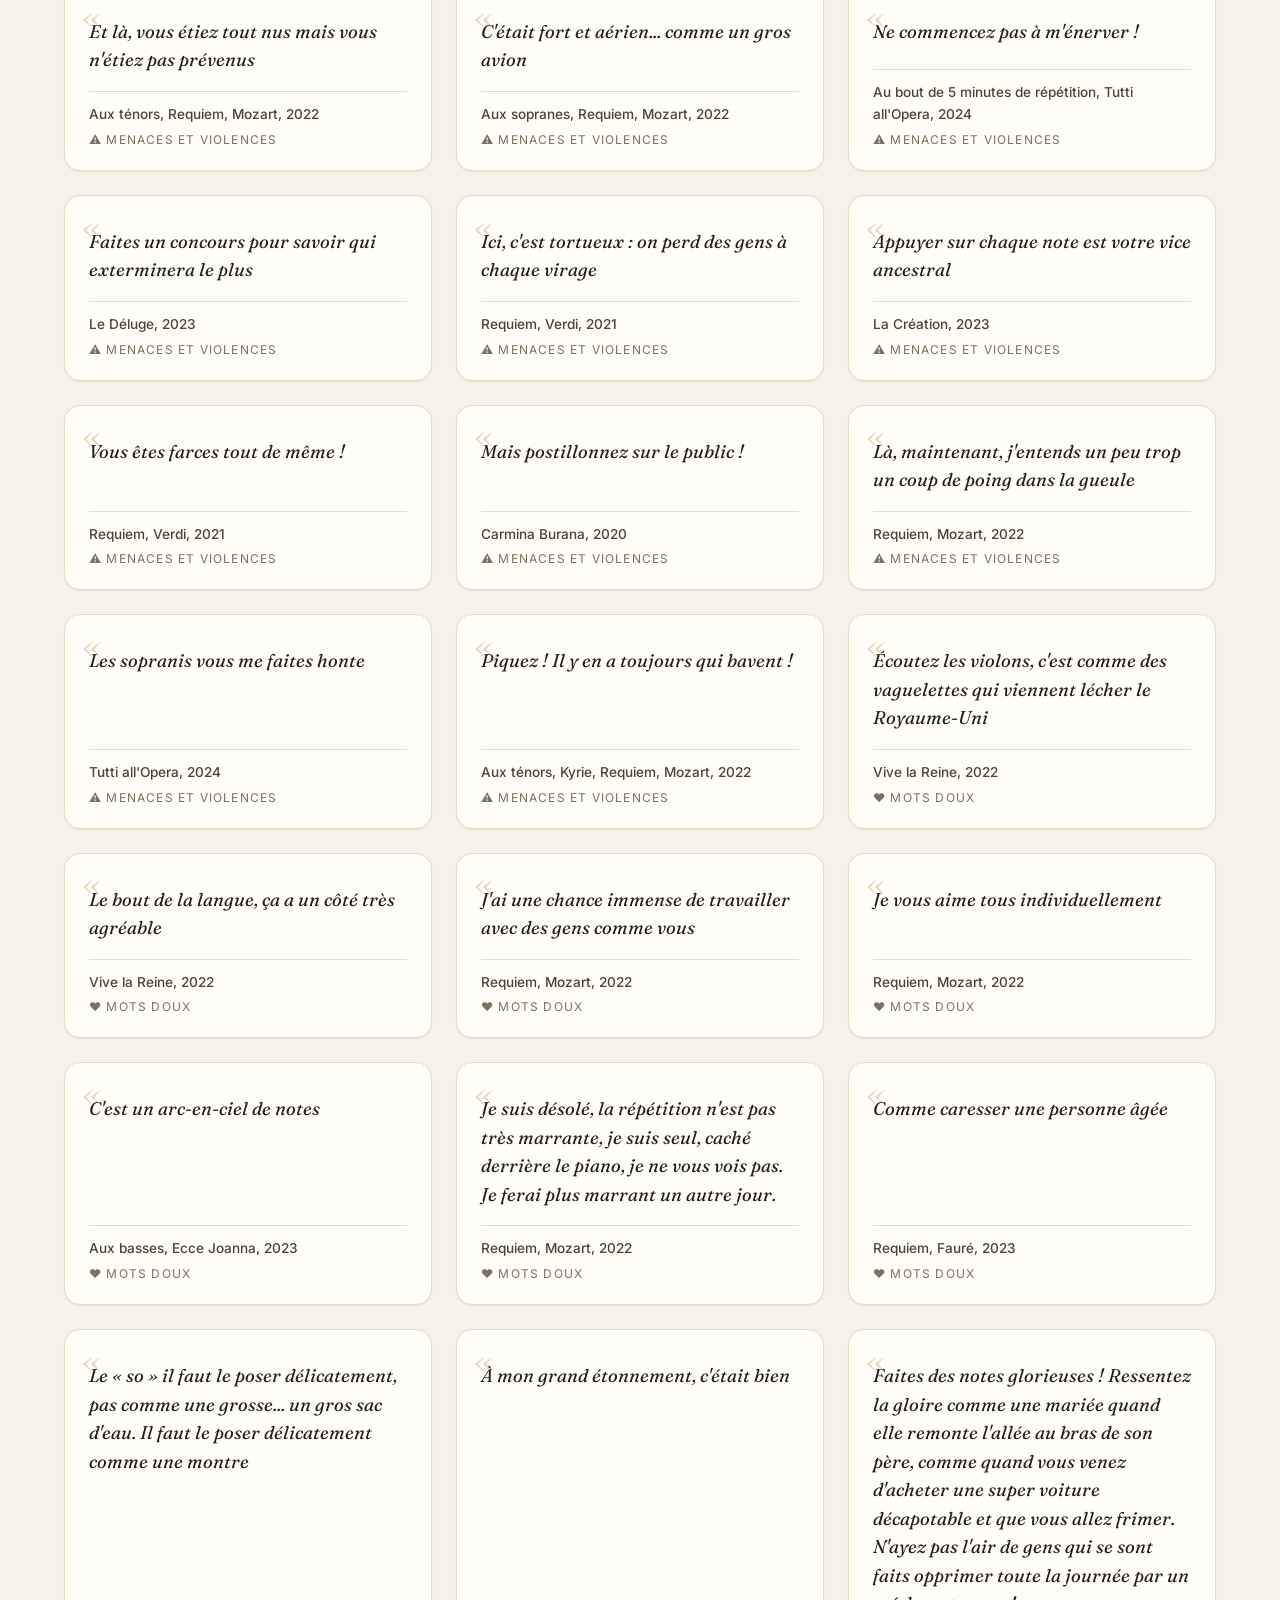
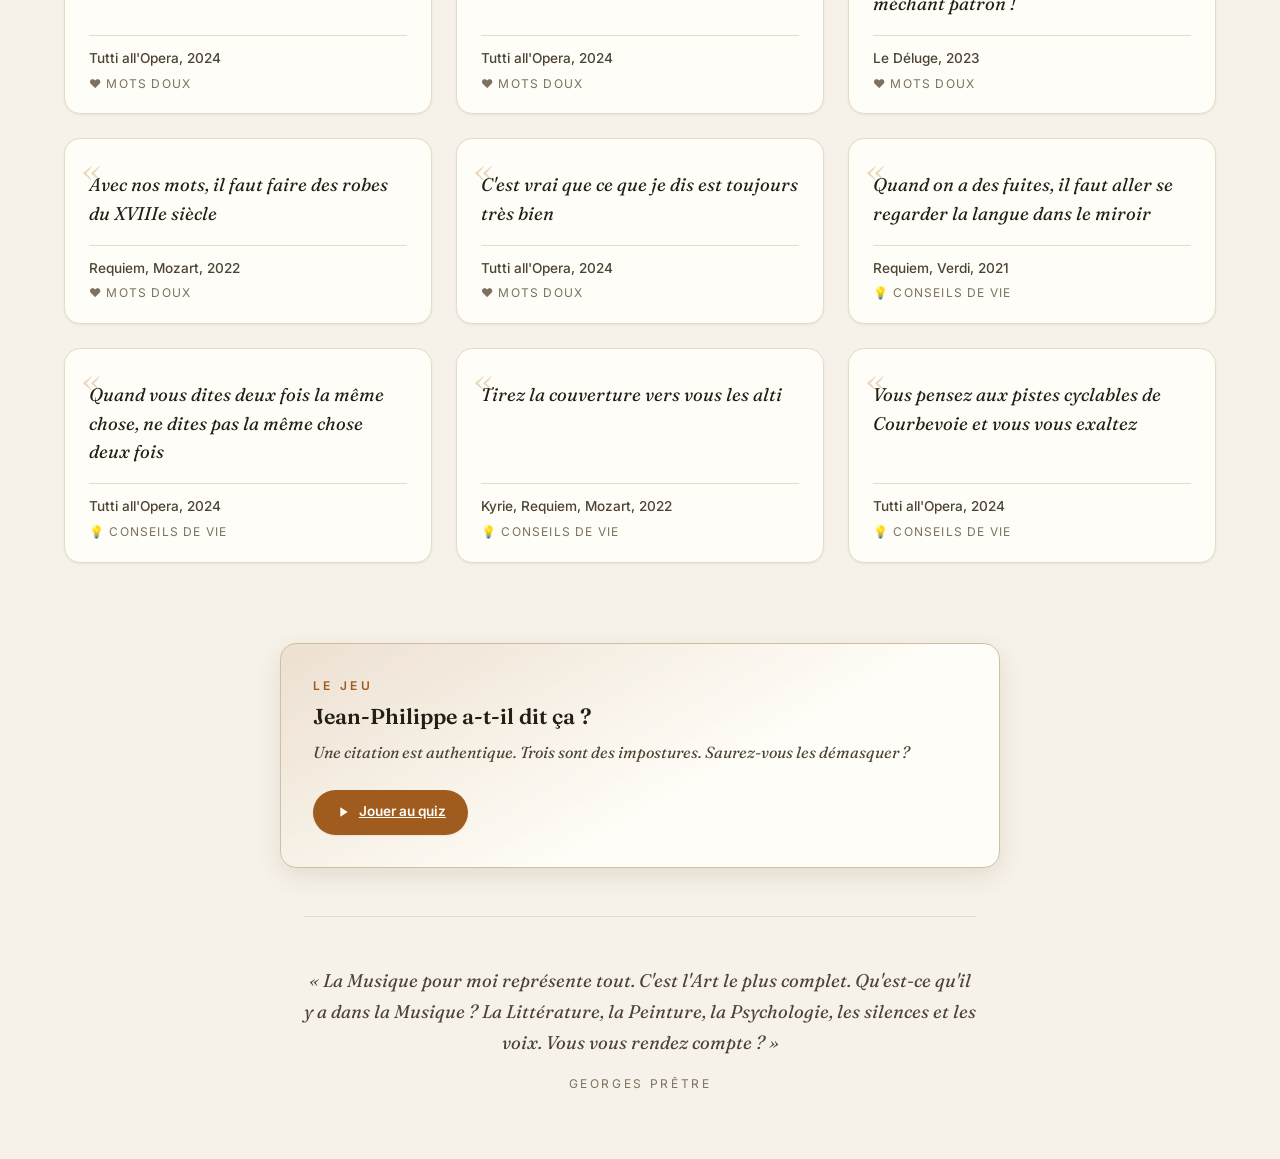
==== commit 136c2f65: "Move quiz to dedicated quiz.html page; add quiz teaser and toolbar link on homepage Co-authored-by: " ====
--- a/index.html
+++ b/index.html
@@ -35,6 +35,10 @@
     <svg viewBox="0 0 24 24" width="16" height="16" aria-hidden="true"><path fill="currentColor" d="M11 5a1 1 0 1 1 2 0v6h6a1 1 0 1 1 0 2h-6v6a1 1 0 1 1-2 0v-6H5a1 1 0 1 1 0-2h6Z"/></svg>
     Ajouter
   </button>
+  <a href="quiz.html" class="btn btn-secondary">
+    <svg viewBox="0 0 24 24" width="16" height="16" aria-hidden="true"><path fill="currentColor" d="M12 2a10 10 0 1 0 10 10A10 10 0 0 0 12 2Zm0 3a1.5 1.5 0 1 1 0 3 1.5 1.5 0 0 1 0-3Zm1 11h-2a1 1 0 1 1 0-2h.5a.5.5 0 0 0 .5-.5V11h-.5a1 1 0 1 1 0-2H12a1 1 0 0 1 1 1v3.5a.5.5 0 0 0 .5.5h.5a1 1 0 1 1 0 2Z"/></svg>
+    Quiz
+  </a>
 </div>
 
 <section id="addForm" class="add-form hidden" aria-label="Ajouter une citation">
@@ -66,20 +70,20 @@
 <section id="spotlight" class="random-spotlight hidden" aria-label="Citation tirée au hasard"></section>
 <p id="count" class="results-count" aria-live="polite"></p>
 
-<section id="quiz" class="quiz" aria-labelledby="quizTitle">
-  <div class="quiz-head">
-    <div>
-      <h2 class="quiz-title" id="quizTitle">Jean-Philippe a-t-il dit ça ?</h2>
-      <p class="quiz-intro">Une citation est authentique. Trois sont des impostures. Saurez-vous les démasquer ?</p>
-    </div>
-    <p id="quizScore" class="quiz-score hidden">Score&nbsp;: <span id="quizScoreValue">0</span> / <span id="quizPlayedValue">0</span></p>
-  </div>
-  <div id="quizGame"></div>
-  <button id="quizNext" class="btn btn-primary hidden">Question suivante</button>
-</section>
-
 <main id="grid" class="grid" aria-label="Citations"></main>
 <p id="empty" class="empty hidden">Aucune citation trouvée. « Vous me faites radoter », essayez autre chose !</p>
+
+<section class="quiz-teaser" aria-label="Quiz">
+  <div class="quiz-teaser-text">
+    <p class="quiz-teaser-kicker">Le jeu</p>
+    <h2 class="quiz-teaser-title">Jean-Philippe a-t-il dit ça ?</h2>
+    <p class="quiz-teaser-sub">Une citation est authentique. Trois sont des impostures. Saurez-vous les démasquer ?</p>
+  </div>
+  <a href="quiz.html" class="btn btn-primary">
+    <svg viewBox="0 0 24 24" width="16" height="16" aria-hidden="true"><path fill="currentColor" d="M8 5v14l11-7L8 5Z"/></svg>
+    Jouer au quiz
+  </a>
+</section>
 
 <footer class="footer">
   <blockquote class="footer-quote">
@@ -91,7 +95,6 @@
 </footer>
 
 <script src="data.js"></script>
-<script src="quiz.js"></script>
 <script src="app.js"></script>
 </body>
 </html>
--- a/style.css
+++ b/style.css
@@ -512,10 +512,101 @@
   margin-top: var(--space-5);
 }
 
-/* ── Quiz ──────────────────────────────────────────────────────── */
+/* ── Quiz teaser (homepage) ──────────────────────────────────────────── */
+.quiz-teaser {
+  max-width: 720px;
+  margin: var(--space-6) auto var(--space-7);
+  padding: var(--space-6);
+  display: flex;
+  align-items: center;
+  justify-content: space-between;
+  gap: var(--space-5);
+  flex-wrap: wrap;
+  background: linear-gradient(150deg, var(--accent-dim) 0%, var(--surface) 60%);
+  border: 1px solid var(--line-strong);
+  border-radius: var(--radius);
+  box-shadow: var(--shadow-md);
+}
+.quiz-teaser-kicker {
+  font-family: var(--font-ui);
+  font-size: var(--text-xs);
+  font-weight: 600;
+  text-transform: uppercase;
+  letter-spacing: 0.28em;
+  color: var(--accent);
+  margin-bottom: 0.35rem;
+}
+.quiz-teaser-title {
+  font-family: var(--font-display);
+  font-size: var(--text-xl);
+  font-weight: 600;
+  color: var(--ink);
+}
+.quiz-teaser-sub {
+  font-family: var(--font-display);
+  font-style: italic;
+  color: var(--ink-soft);
+  margin-top: 0.35rem;
+}
+.quiz-teaser .btn { flex-shrink: 0; }
+
+/* ── Quiz page ─────────────────────────────────────────────────────────── */
+.quiz-page { display: flex; flex-direction: column; min-height: 100vh; }
+
+.quiz-hero {
+  position: relative;
+  text-align: center;
+  padding: clamp(3rem, 8vw, 5rem) var(--space-5) var(--space-6);
+  background: radial-gradient(ellipse 80% 90% at 50% -10%, var(--accent-dim) 0%, transparent 65%);
+}
+.quiz-hero-inner { max-width: 44rem; margin: 0 auto; }
+
+.back-link {
+  position: absolute;
+  top: var(--space-4);
+  left: var(--space-4);
+  display: inline-flex;
+  align-items: center;
+  gap: 0.35rem;
+  min-height: 44px;
+  padding: 0.5rem 1rem;
+  border-radius: var(--radius-pill);
+  border: 1px solid var(--line-strong);
+  background: color-mix(in srgb, var(--bg) 70%, transparent);
+  color: var(--ink-soft);
+  font-family: var(--font-ui);
+  font-size: var(--text-sm);
+  font-weight: 500;
+  text-decoration: none;
+  transition: border-color var(--dur-fast) ease, color var(--dur-fast) ease, background var(--dur-fast) ease;
+}
+.back-link:hover { border-color: var(--accent); color: var(--ink); background: var(--accent-dim); }
+
+.quiz-hero-title {
+  font-family: var(--font-display);
+  font-weight: 600;
+  font-size: clamp(2.2rem, 6vw, 3.8rem);
+  line-height: 1.1;
+  letter-spacing: -0.02em;
+  color: var(--ink);
+}
+.quiz-hero-sub {
+  font-family: var(--font-display);
+  font-style: italic;
+  font-size: var(--text-lg);
+  color: var(--ink-soft);
+  margin-top: var(--space-4);
+}
+
+.quiz-wrap {
+  flex: 1;
+  max-width: 720px;
+  width: 100%;
+  margin: 0 auto;
+  padding: 0 var(--space-5) var(--space-8);
+}
+
 .quiz {
-  max-width: 720px;
-  margin: var(--space-6) auto var(--space-6);
   padding: var(--space-6);
   background: linear-gradient(165deg, var(--surface) 0%, var(--bg-elev) 100%);
   border: 1px solid var(--line);
@@ -525,11 +616,10 @@
 
 .quiz-head {
   display: flex;
-  justify-content: space-between;
-  align-items: flex-start;
-  gap: var(--space-4);
-  margin-bottom: var(--space-5);
-  flex-wrap: wrap;
+  justify-content: flex-start;
+  align-items: center;
+  margin-bottom: var(--space-4);
+  min-height: 44px;
 }
 
 .quiz-title {
@@ -631,6 +721,9 @@
   .quote-delete { opacity: 1; }
   .quiz { padding: var(--space-5) var(--space-4); }
   .quiz-head { flex-direction: column; }
+  .quiz-teaser { flex-direction: column; text-align: center; }
+  .quiz-teaser .btn { width: 100%; }
+  .back-link { position: static; margin-bottom: var(--space-4); }
 }
 
 @media (prefers-reduced-motion: reduce) {
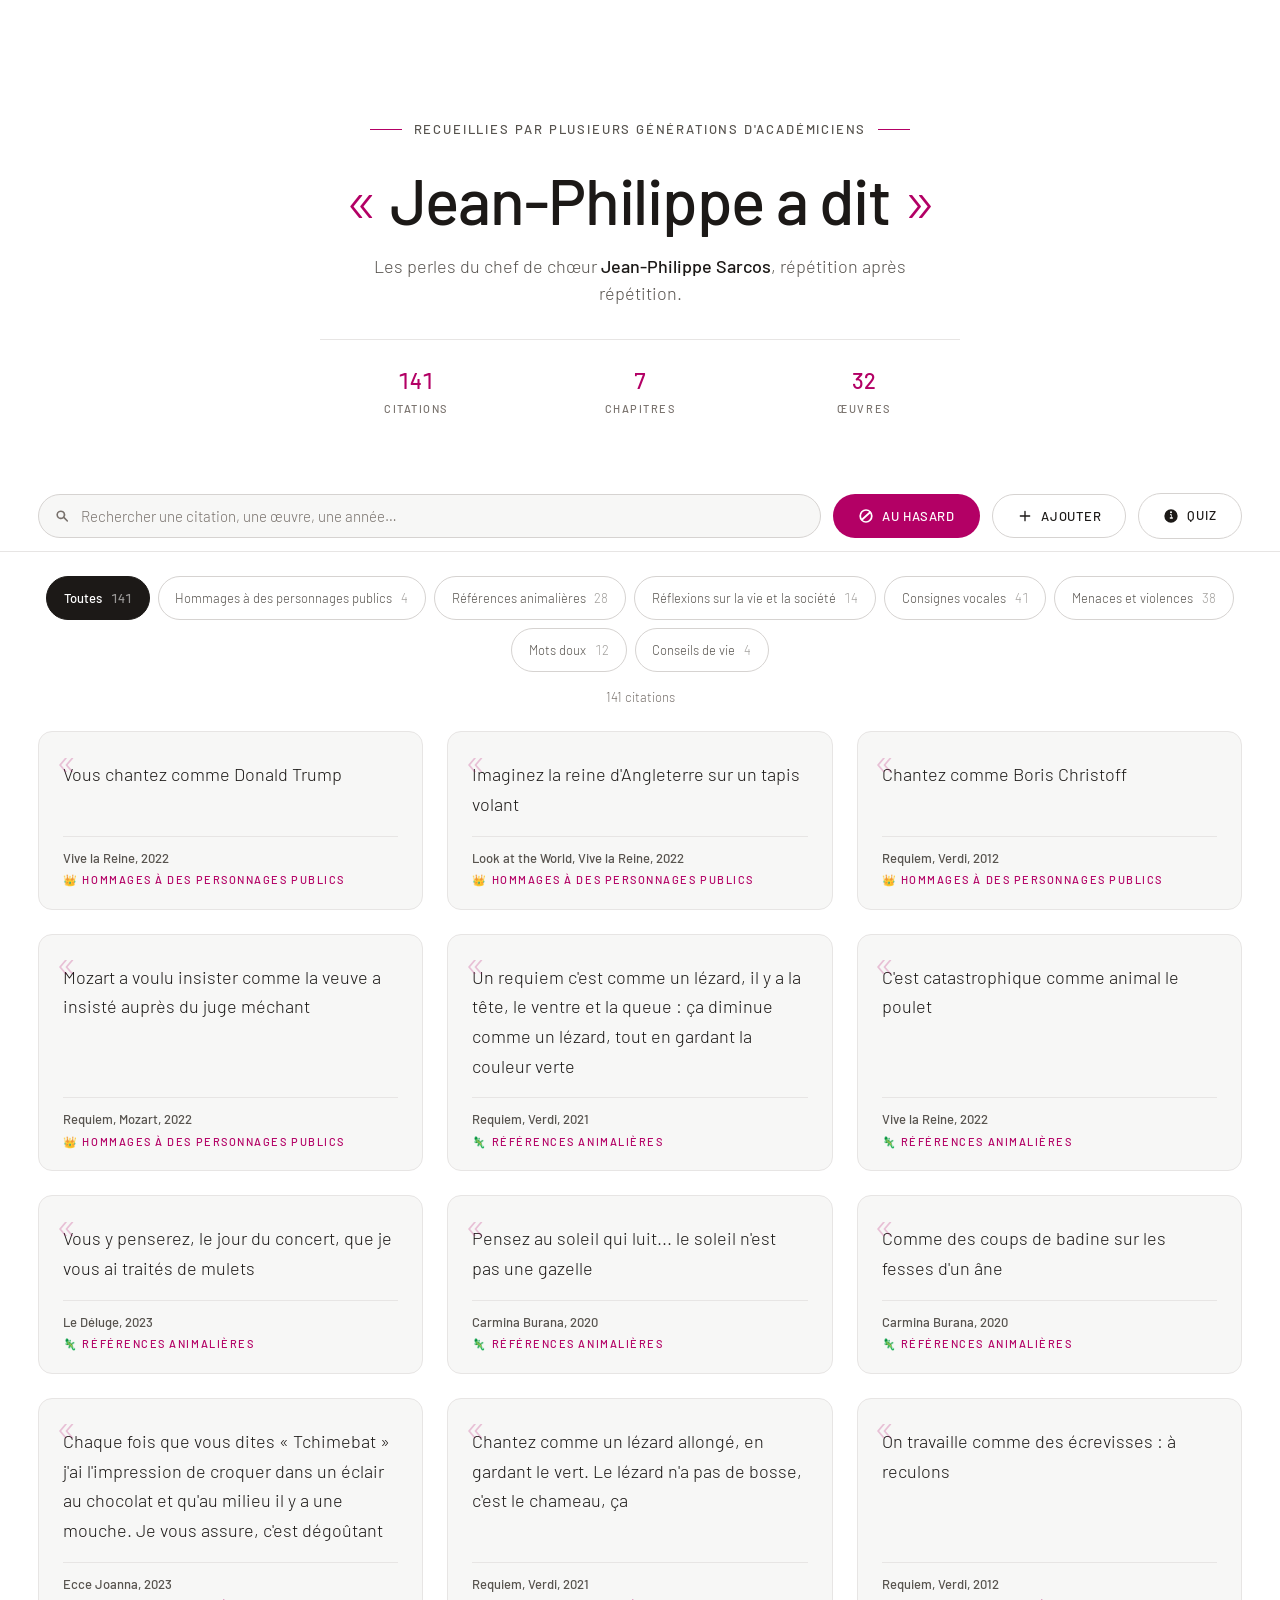
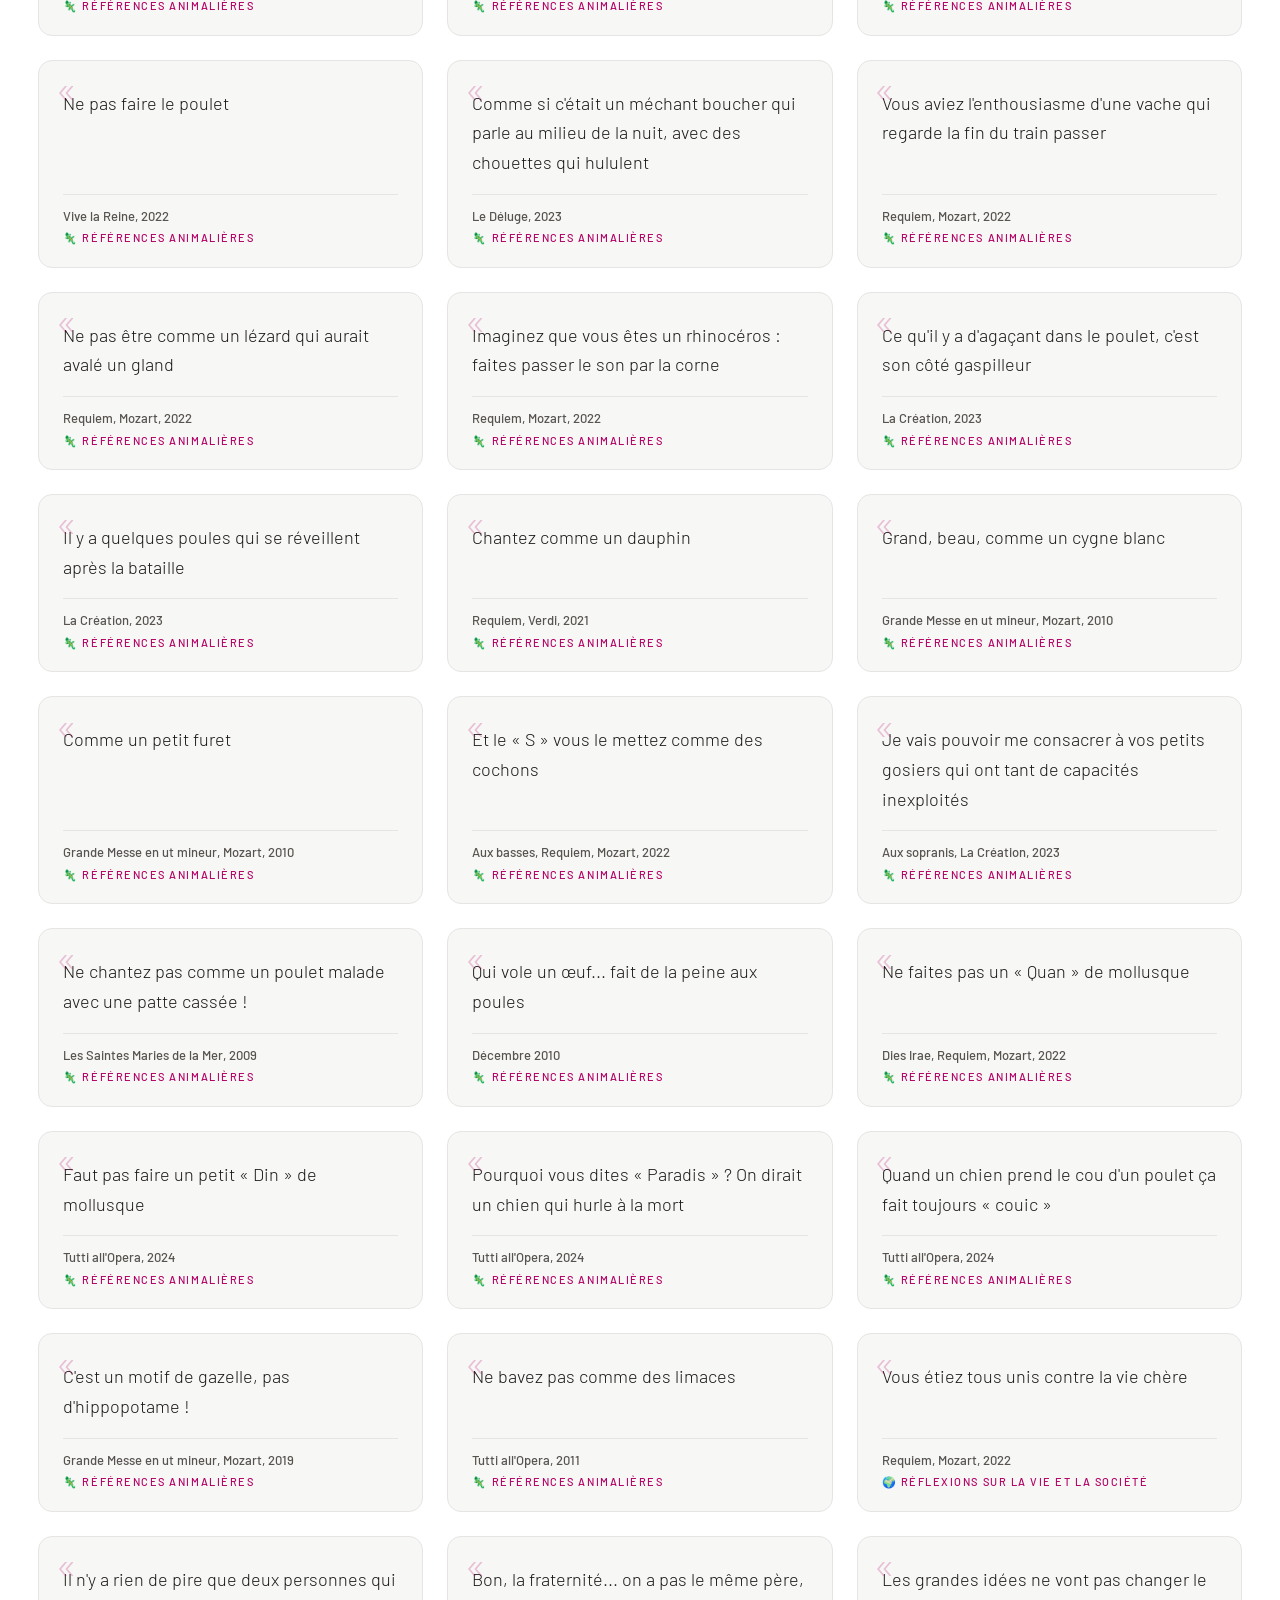
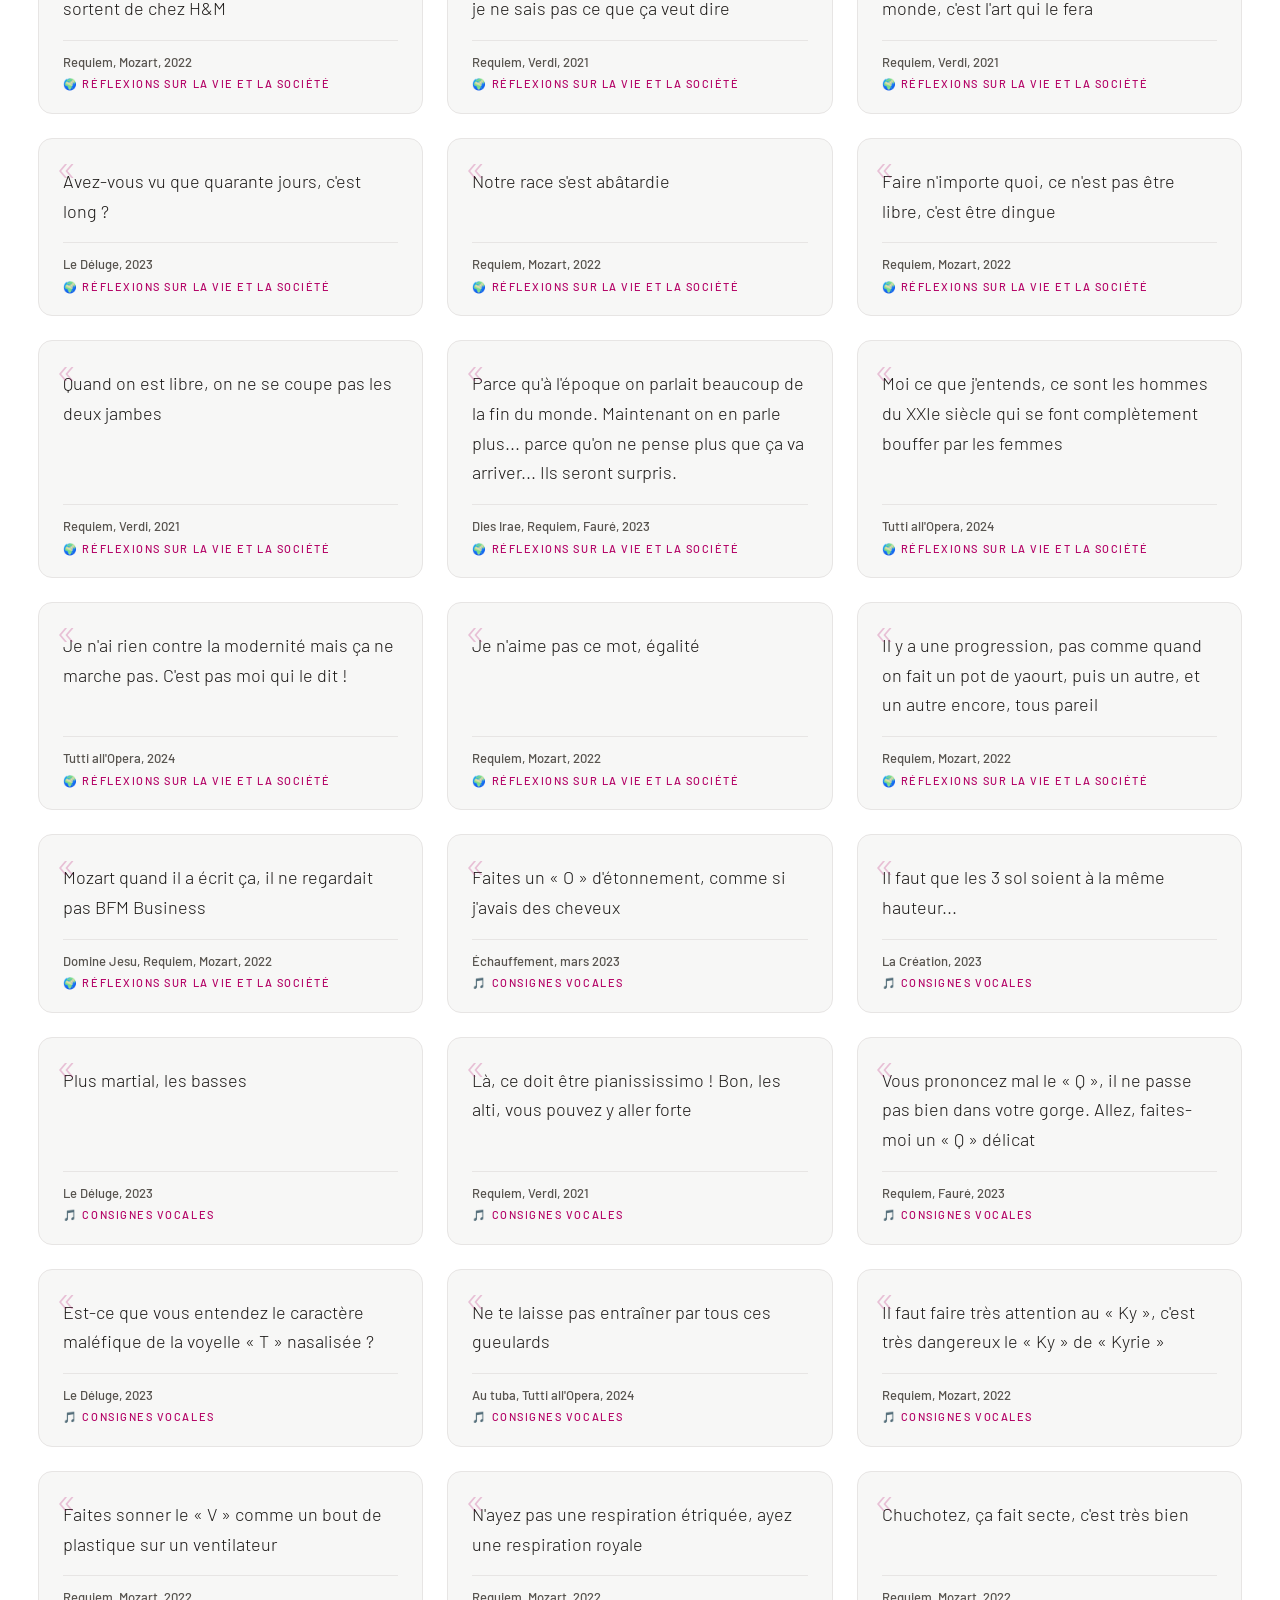
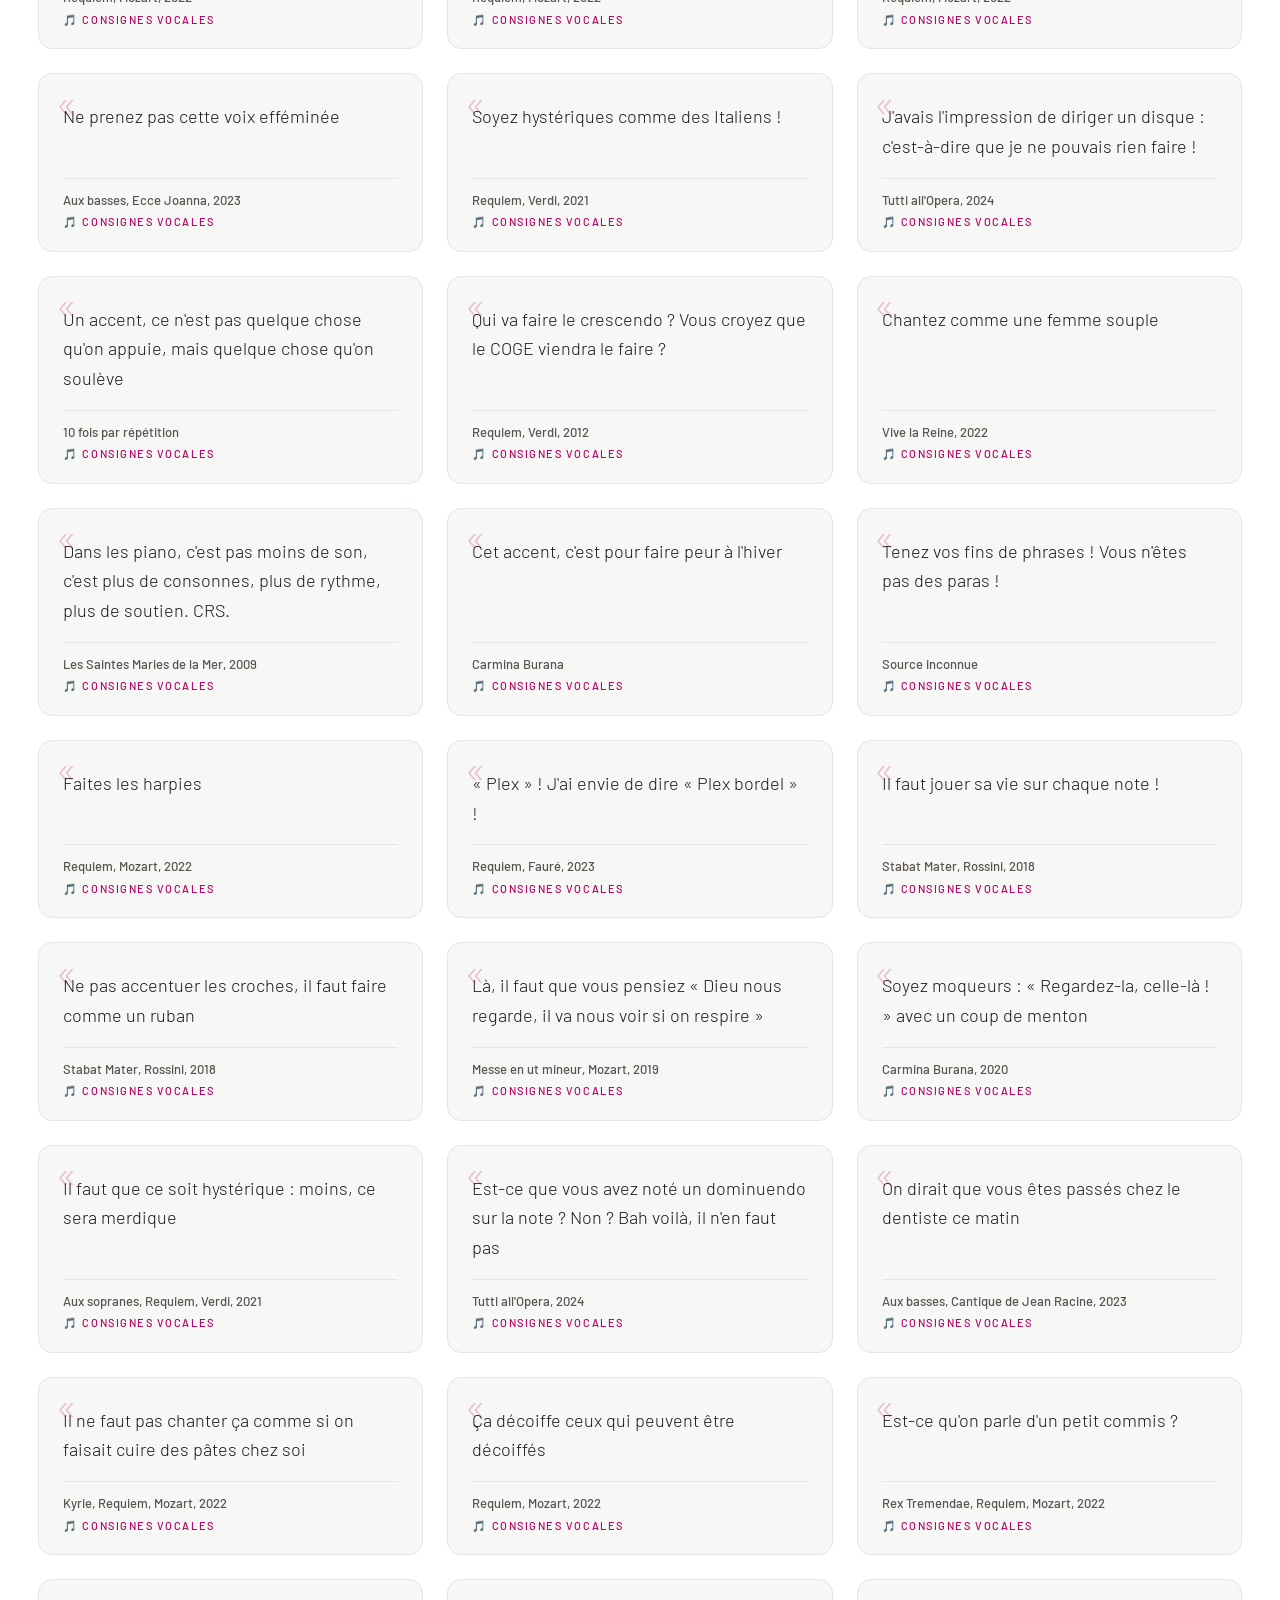
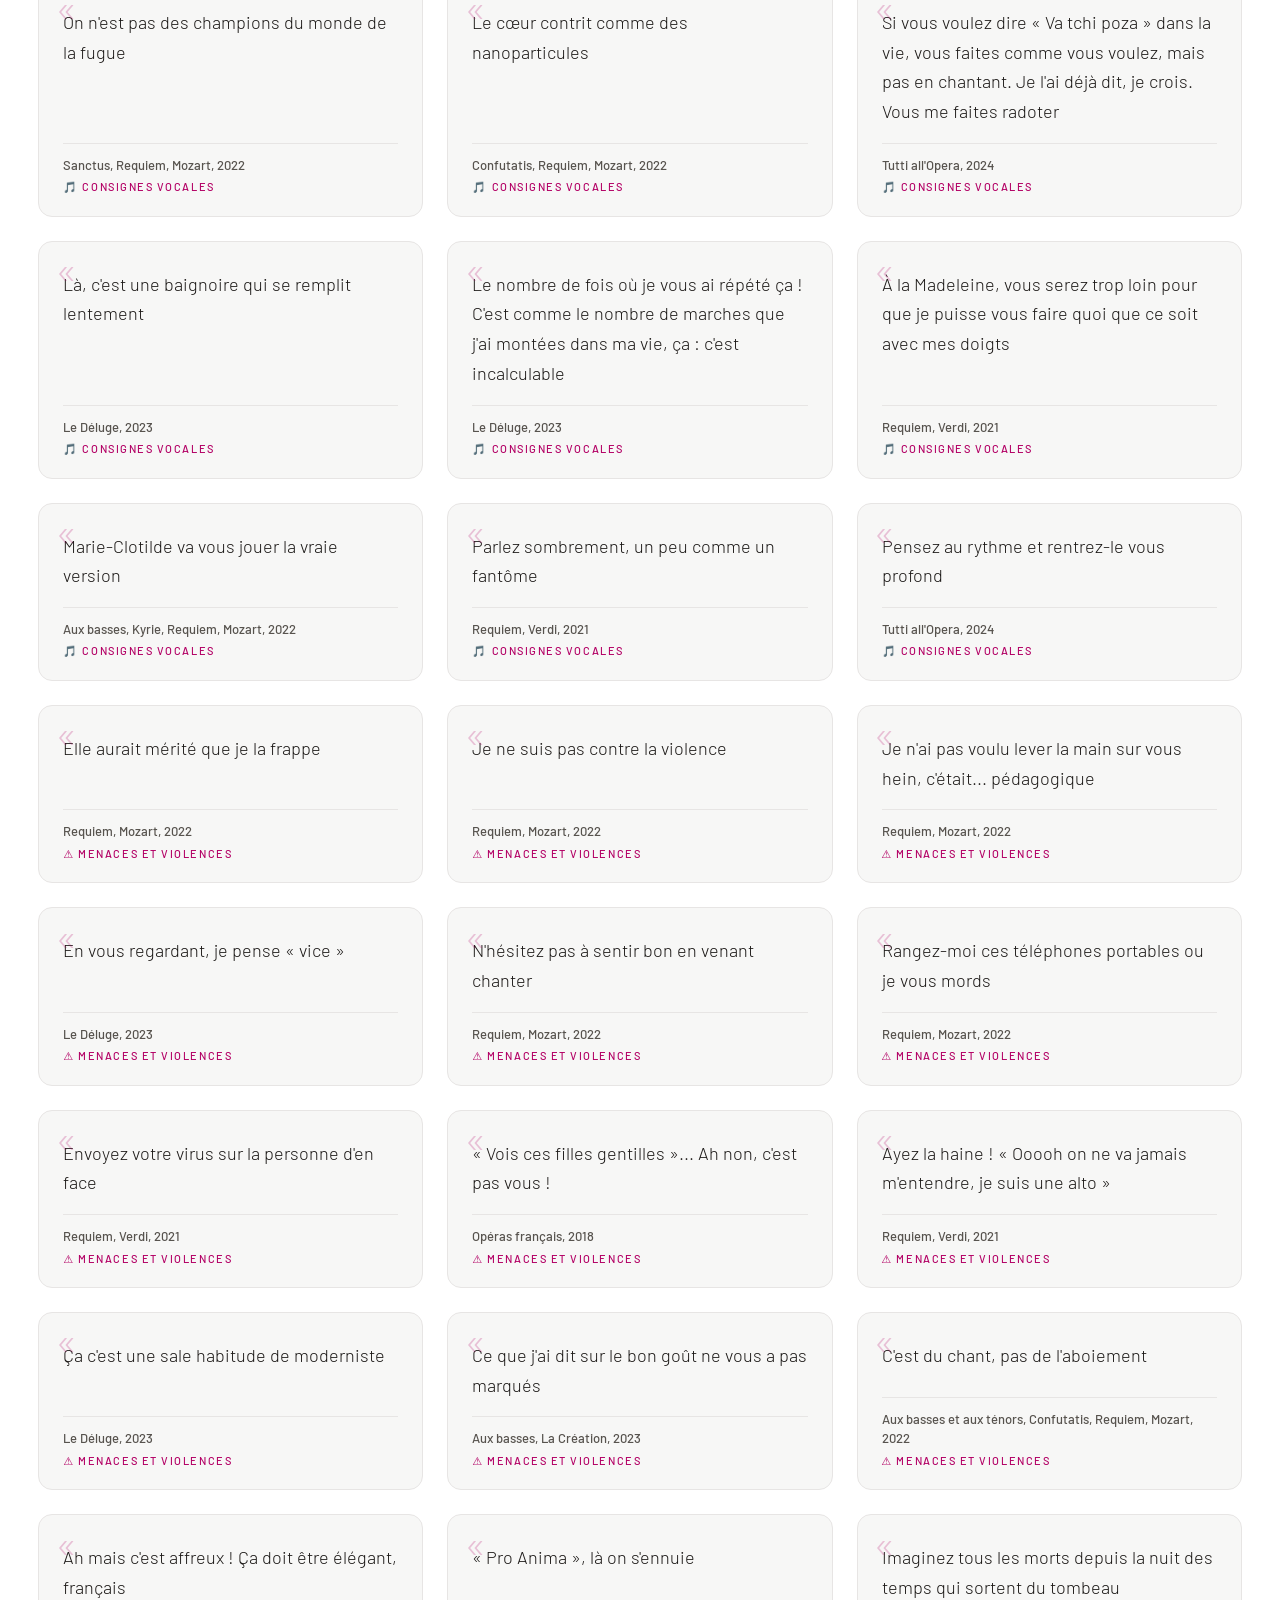
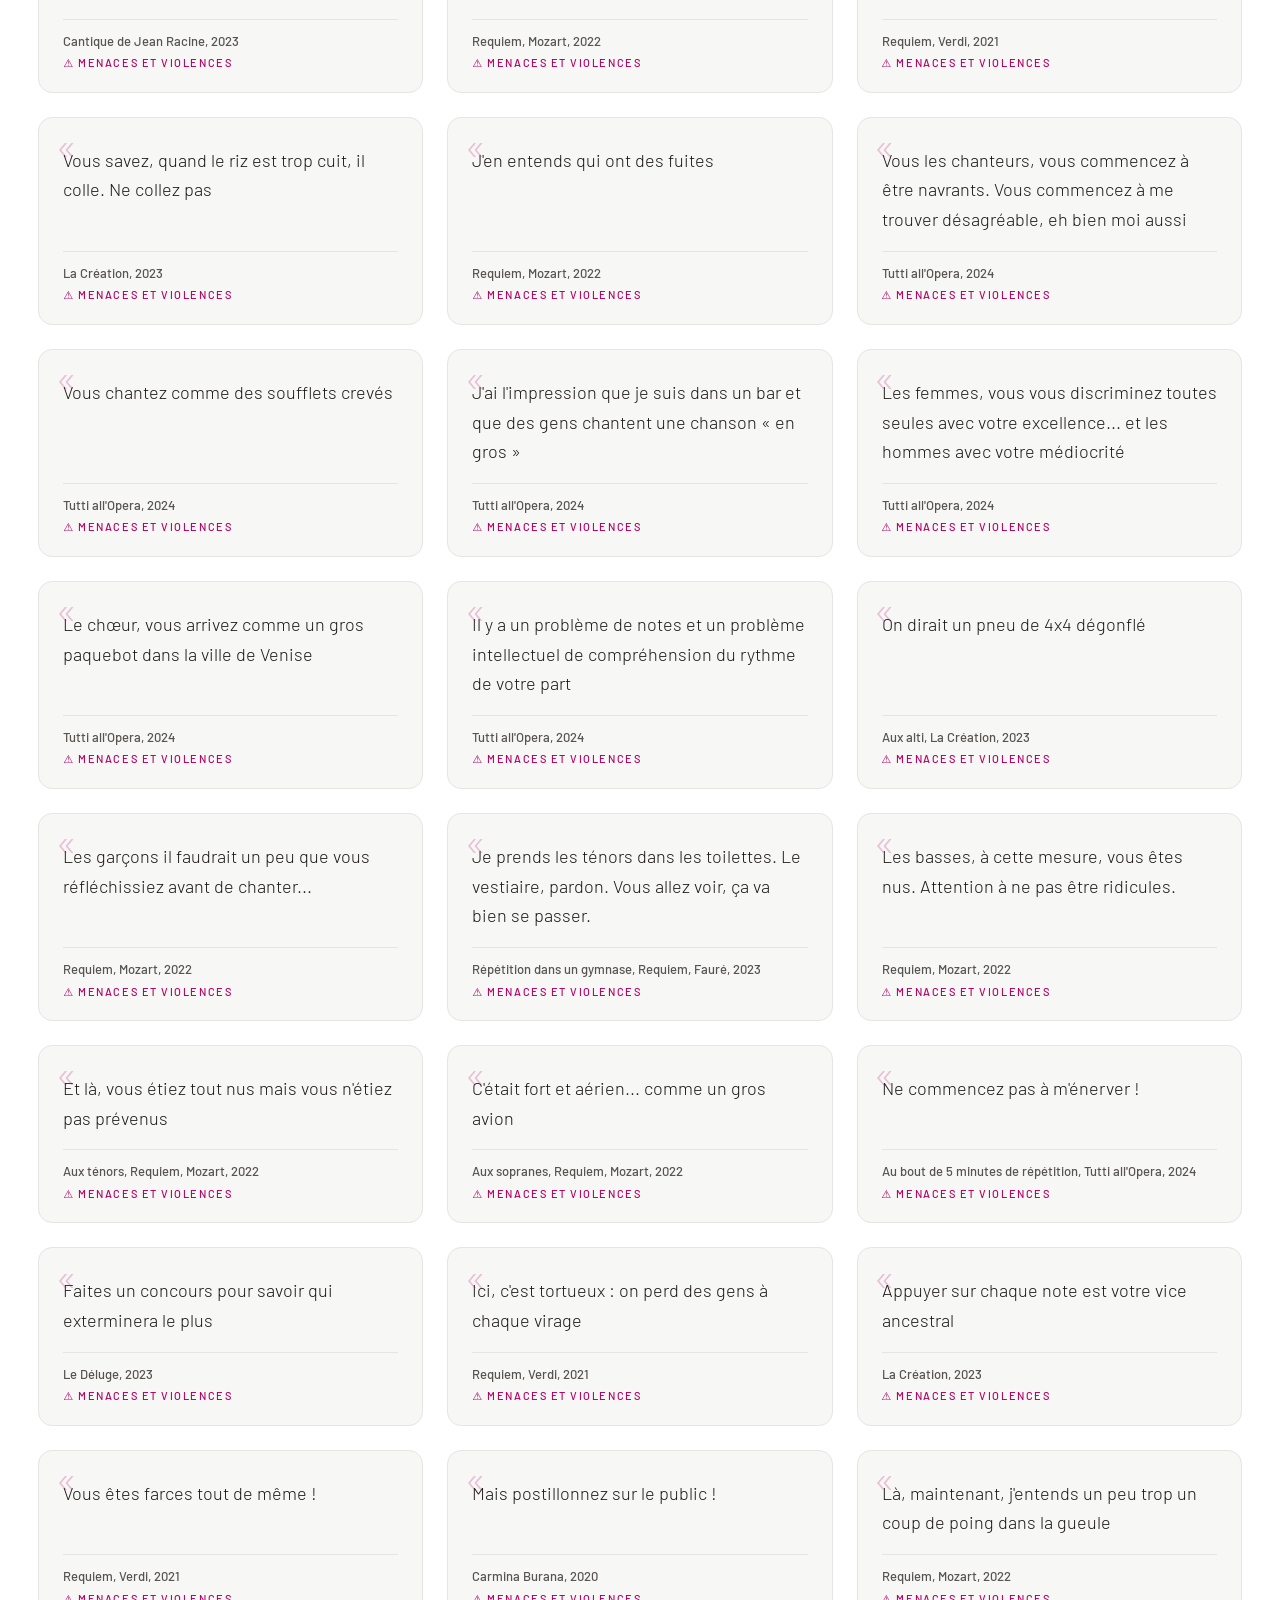
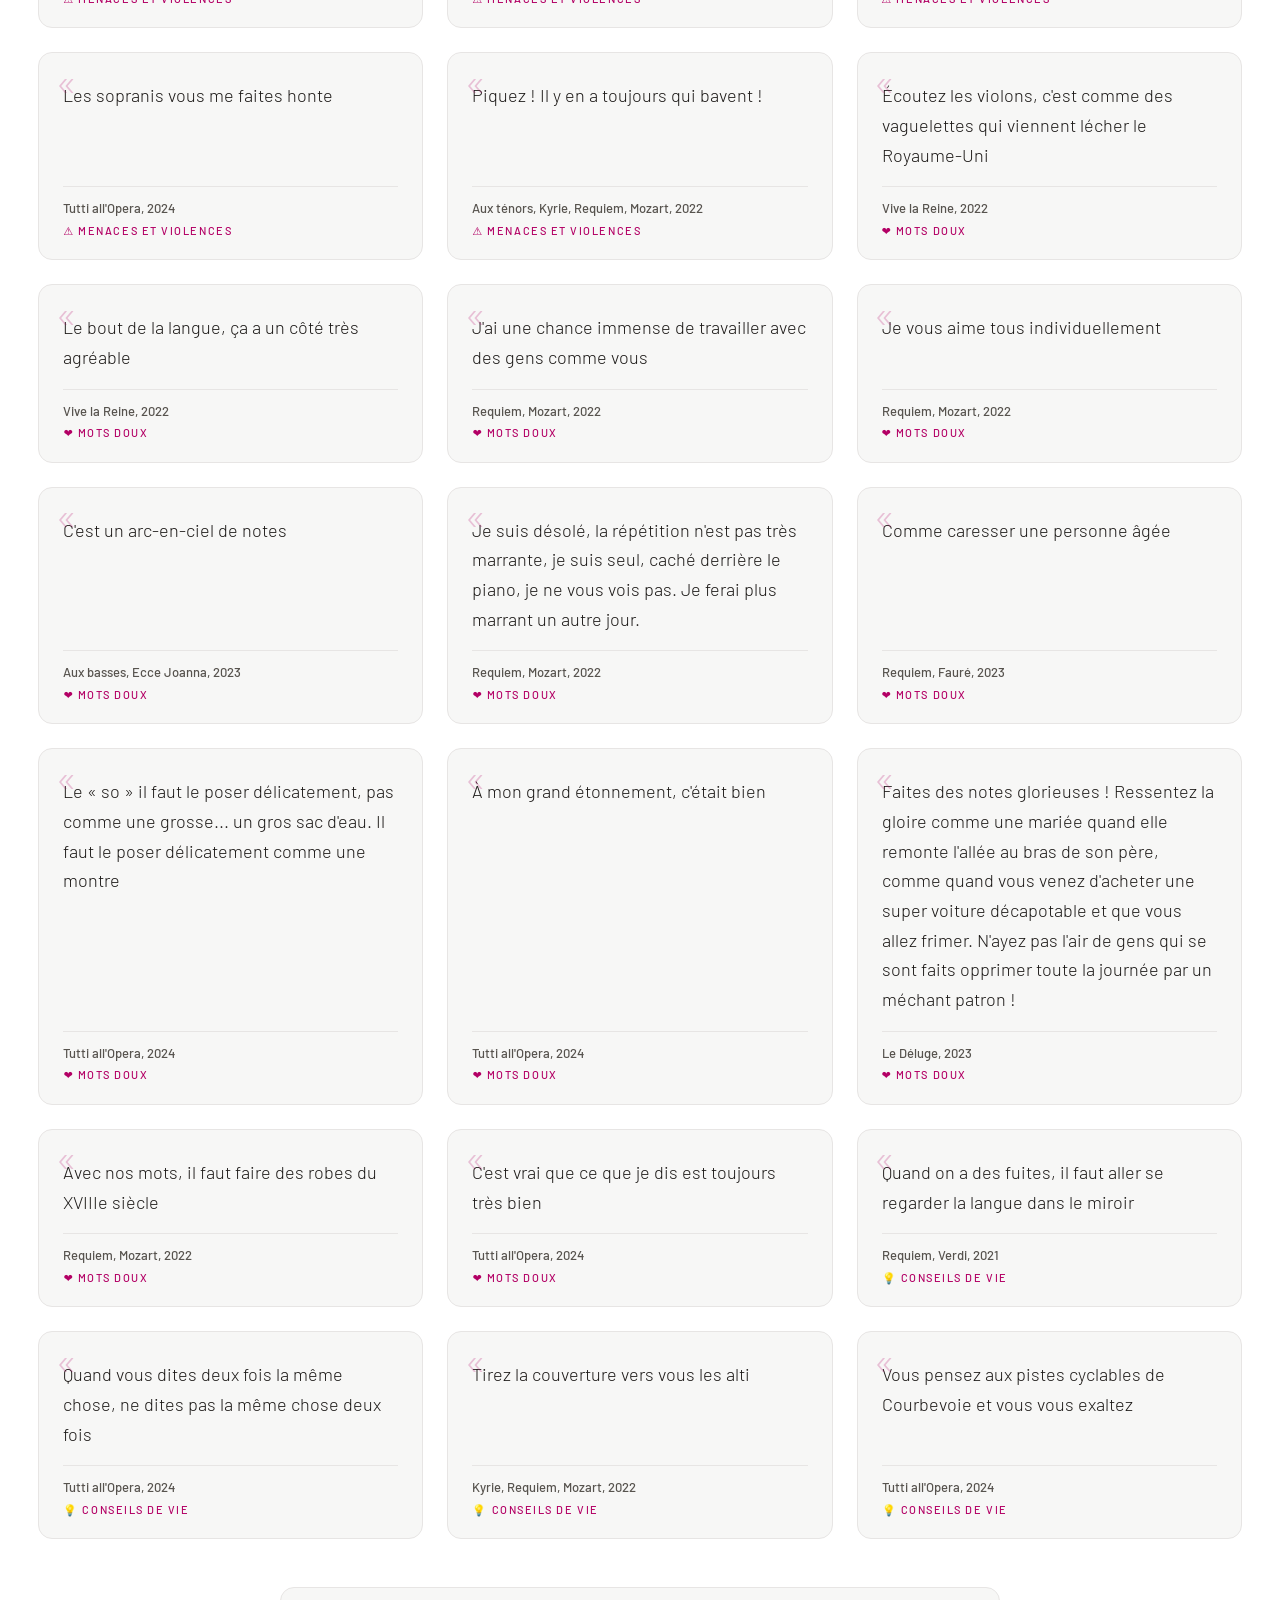
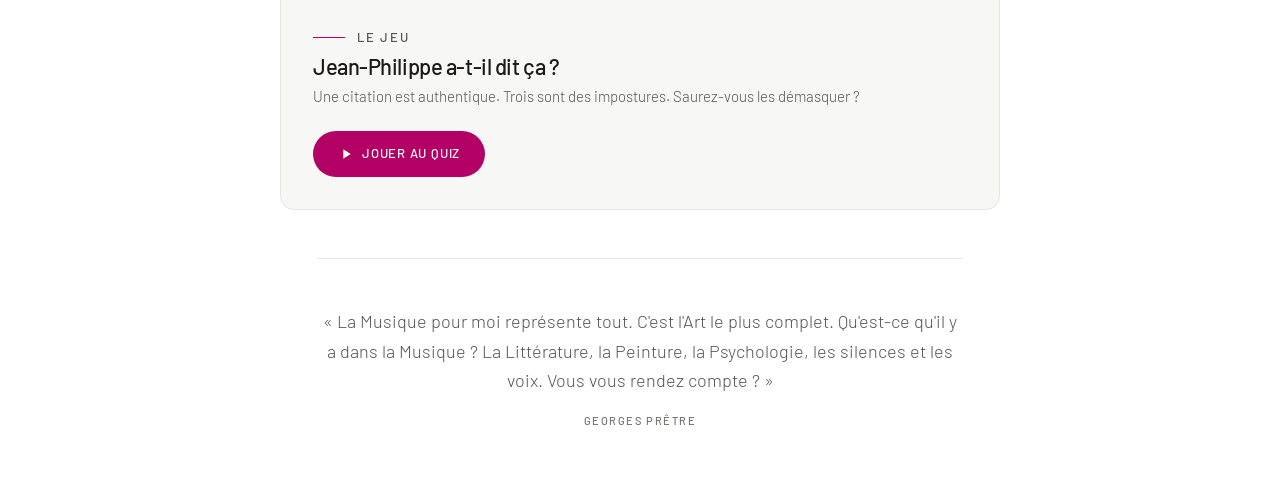
==== commit 0d7f40fb: "Align visual identity with academie-de-musique.com: light editorial theme, magenta #B30065 accent, g" ====
--- a/index.html
+++ b/index.html
@@ -7,7 +7,7 @@
 <meta name="description" content="Les perles du chef de chœur Jean-Philippe Sarcos, recueillies par plusieurs générations d'académiciens pendant les répétitions.">
 <link rel="preconnect" href="https://fonts.googleapis.com">
 <link rel="preconnect" href="https://fonts.gstatic.com" crossorigin>
-<link href="https://fonts.googleapis.com/css2?family=Fraunces:ital,opsz,wght@0,9..144,300..900;1,9..144,300..900&family=Inter:ital,wght@0,400..700;1,400..700&display=swap" rel="stylesheet">
+<link href="https://fonts.googleapis.com/css2?family=Barlow:ital,wght@0,300;0,400;0,500;0,600;1,300;1,400;1,500&display=swap" rel="stylesheet">
 <link rel="stylesheet" href="style.css">
 </head>
 <body>
--- a/style.css
+++ b/style.css
@@ -1,43 +1,72 @@
 /* ═══════════════════════════════════════════════════════════════════
-   JEAN-PHILIPPE A DIT — Design System "Salle de concert"
-   Generated with the ui-ux-pro-max skill workflow:
-   product: humor/quotes archive · audience: choir members ·
-   style: dark editorial · fonts: Fraunces + Inter
+   JEAN-PHILIPPE A DIT — aligned with the visual identity of
+   academie-de-musique.com (Académie du Palais royal)
+   Source: their design tokens (tokens.css) — light editorial theme,
+   magenta #B30065 accent, gold #F9A900, Brandon Grotesque (substituted
+   with Barlow, a close geometric grotesque, since Brandon is a
+   commercial font), uppercase tracked kickers, pill buttons, 14px cards.
    ═══════════════════════════════════════════════════════════════════ */
 
 :root {
-  /* Color tokens — dark concert hall */
-  --bg: #14100c;
-  --bg-raised: #1b1610;
-  --bg-elev: #221c14;
-  --surface: #262017;
-  --surface-hover: #2e271d;
-  --line: #3a3226;
-  --line-strong: #4d4335;
-  --ink: #f4ecdd;
-  --ink-soft: #cfc2ab;
-  --ink-mute: #a3937c;
-  --accent: #e0a458;
-  --accent-strong: #f0bb78;
-  --accent-ink: #14100c;
-  --accent-dim: rgba(224, 164, 88, 0.14);
-  --gold: #d4a04a;
-  --ok: #7cc98a;
-  --ok-bg: rgba(124, 201, 138, 0.12);
-  --bad: #e2836f;
-  --bad-bg: rgba(226, 131, 111, 0.12);
-  --focus: #f0bb78;
-
-  /* Typography tokens */
-  --font-display: "Fraunces", Georgia, "Times New Roman", serif;
-  --font-ui: "Inter", system-ui, -apple-system, "Segoe UI", sans-serif;
-  --text-xs: 0.75rem;
-  --text-sm: 0.85rem;
-  --text-base: 1rem;
-  --text-lg: 1.15rem;
-  --text-xl: 1.35rem;
-
-  /* Spacing scale (8px base) */
+  /* ── Brand (charte Académie) ── */
+  --brand-magenta: #B30065;
+  --brand-red: #E00037;
+  --brand-orange: #e2511d;
+  --brand-gold: #F9A900;
+
+  --accent-primary: var(--brand-magenta);
+  --accent-secondary: var(--brand-gold);
+
+  /* ── Surfaces (light editorial) ── */
+  --surface-base: #ffffff;
+  --surface-raised: #f7f7f6;
+  --surface-elevated: #f1f0ee;
+  --surface-overlay: #e9e6e3;
+
+  /* ── Borders ── */
+  --border-subtle: #e7e5e4;
+  --border-default: #d6d3d1;
+  --border-strong: #a8a29e;
+
+  /* ── Text ── */
+  --text-primary: #1c1917;
+  --text-secondary: #57534e;
+  --text-tertiary: #78716c;
+  --text-on-accent: #ffffff;
+
+  /* ── Typography ── */
+  --font-display: "Barlow", "Brandon Grotesque", system-ui, -apple-system, sans-serif;
+  --font-body: "Barlow", "Brandon Grotesque", system-ui, -apple-system, sans-serif;
+
+  --fs-display: clamp(3rem, 1.6rem + 6vw, 6.5rem);
+  --fs-h1: clamp(2.25rem, 1.4rem + 3.6vw, 4rem);
+  --fs-h2: clamp(1.75rem, 1.2rem + 2.4vw, 2.75rem);
+  --fs-h3: clamp(1.375rem, 1rem + 1.6vw, 2rem);
+  --fs-h4: clamp(1.125rem, 1rem + 0.6vw, 1.375rem);
+  --fs-body-lg: 1.125rem;
+  --fs-body: 1rem;
+  --fs-body-sm: 0.9375rem;
+  --fs-caption: 0.8125rem;
+  --fs-micro: 0.6875rem;
+
+  --lh-tight: 1.05;
+  --lh-snug: 1.15;
+  --lh-normal: 1.5;
+  --lh-relaxed: 1.65;
+
+  --tracking-tight: -0.02em;
+  --tracking-normal: 0;
+  --tracking-wide: 0.06em;
+  --tracking-wider: 0.14em;
+
+  --fw-light: 330;
+  --fw-regular: 390;
+  --fw-medium: 420;
+  --fw-semibold: 450;
+  --fw-bold: 500;
+
+  /* ── Spacing (8px base) ── */
+  --space-1: 0.25rem;
   --space-2: 0.5rem;
   --space-3: 0.75rem;
   --space-4: 1rem;
@@ -45,50 +74,38 @@
   --space-6: 2rem;
   --space-7: 3rem;
   --space-8: 4rem;
-
-  /* Shape & depth */
-  --radius: 16px;
-  --radius-sm: 10px;
-  --radius-pill: 999px;
-  --shadow-sm: 0 1px 2px rgba(0, 0, 0, 0.4);
-  --shadow-md: 0 8px 24px rgba(0, 0, 0, 0.35);
-  --shadow-lg: 0 20px 60px rgba(0, 0, 0, 0.5);
-
-  /* Motion tokens — meaning-bearing, context-aware durations */
-  --dur-fast: 120ms;
-  --dur-base: 200ms;
-  --ease-out: cubic-bezier(0.22, 1, 0.36, 1);
-
-  --maxw: 1200px;
-}
-
-/* Light mode — warm manuscript, same tokens */
-@media (prefers-color-scheme: light) {
-  :root {
-    --bg: #f7f2e9;
-    --bg-raised: #fffdf7;
-    --bg-elev: #fffaf0;
-    --surface: #fffdf7;
-    --surface-hover: #f6efdf;
-    --line: #e5dbc7;
-    --line-strong: #cfc0a4;
-    --ink: #241f16;
-    --ink-soft: #4c4335;
-    --ink-mute: #7c7160;
-    --accent: #a05c1f;
-    --accent-strong: #8a4b18;
-    --accent-ink: #fffdf7;
-    --accent-dim: rgba(160, 92, 31, 0.12);
-    --gold: #b8862f;
-    --ok: #2e7d32;
-    --ok-bg: rgba(46, 125, 50, 0.1);
-    --bad: #b3402f;
-    --bad-bg: rgba(179, 64, 47, 0.1);
-    --focus: #8a4b18;
-    --shadow-sm: 0 1px 2px rgba(70, 55, 35, 0.08);
-    --shadow-md: 0 8px 24px rgba(70, 55, 35, 0.12);
-    --shadow-lg: 0 20px 60px rgba(70, 55, 35, 0.18);
-  }
+  --space-9: 6rem;
+
+  /* ── Radii ── */
+  --radius-sm: 2px;
+  --radius-md: 4px;
+  --radius-lg: 8px;
+  --radius-box: 14px;
+  --radius-pill: 9999px;
+
+  /* ── Layout ── */
+  --container-narrow: 64ch;
+  --container-text: 72ch;
+  --container-wide: 1280px;
+  --gutter: clamp(1rem, 3vw, 2.5rem);
+
+  /* ── Motion ── */
+  --ease-out-quad: cubic-bezier(0.25, 0.46, 0.45, 0.94);
+  --ease-out-expo: cubic-bezier(0.16, 1, 0.3, 1);
+  --duration-fast: 150ms;
+  --duration-base: 280ms;
+  --duration-slow: 500ms;
+
+  /* ── Shadows ── */
+  --shadow-sm: 0 1px 2px rgba(28, 25, 23, 0.06);
+  --shadow-md: 0 4px 16px rgba(28, 25, 23, 0.10);
+  --shadow-lg: 0 16px 48px rgba(28, 25, 23, 0.14);
+
+  /* Semantic */
+  --ok: #1a7f37;
+  --ok-bg: #eaf5ec;
+  --bad: #b3402f;
+  --bad-bg: #f9e9e4;
 }
 
 * { box-sizing: border-box; margin: 0; padding: 0; }
@@ -96,199 +113,214 @@
 html { scroll-behavior: smooth; }
 
 body {
-  background: var(--bg);
-  color: var(--ink);
-  font-family: var(--font-display);
-  font-size: 16px;
-  line-height: 1.6;
+  background: var(--surface-base);
+  color: var(--text-primary);
+  font-family: var(--font-body);
+  font-weight: var(--fw-regular);
+  font-size: var(--fs-body);
+  line-height: var(--lh-normal);
   min-height: 100vh;
   -webkit-font-smoothing: antialiased;
-  text-rendering: optimizeLegibility;
-}
-
-::selection { background: var(--accent); color: var(--accent-ink); }
-
-/* ── Skip link ─────────────────────────────────────────────────── */
+}
+
+::selection { background: var(--accent-primary); color: var(--text-on-accent); }
+
+h1, h2, h3, h4 { font-family: var(--font-display); font-weight: var(--fw-medium); line-height: var(--lh-snug); letter-spacing: var(--tracking-tight); }
+
+/* ── Skip link ── */
 .skip-link {
   position: absolute;
   left: -999px;
   top: 0.5rem;
-  z-index: 100;
-  background: var(--accent);
-  color: var(--accent-ink);
+  z-index: 2000;
+  background: var(--accent-primary);
+  color: var(--text-on-accent);
   padding: 0.6rem 1.2rem;
   border-radius: var(--radius-pill);
-  font-family: var(--font-ui);
-  font-size: var(--text-sm);
-  font-weight: 600;
+  font-size: var(--fs-caption);
+  font-weight: var(--fw-medium);
+  text-decoration: none;
 }
 .skip-link:focus { left: 0.5rem; }
 
-/* ── Hero ──────────────────────────────────────────────────────── */
+/* ═══ Hero ═══ */
 .hero {
-  position: relative;
   text-align: center;
-  padding: clamp(4rem, 10vw, 7rem) var(--space-5) clamp(3rem, 6vw, 4.5rem);
-  background: radial-gradient(ellipse 80% 90% at 50% -10%, var(--accent-dim) 0%, transparent 65%);
-  overflow: hidden;
-}
-.hero-inner { max-width: 44rem; margin: 0 auto; position: relative; z-index: 1; }
+  padding: clamp(4rem, 10vw, 7rem) var(--gutter) clamp(2.5rem, 5vw, 4rem);
+}
 
 .hero-kicker {
-  font-family: var(--font-ui);
-  font-size: var(--text-xs);
-  font-weight: 600;
-  text-transform: uppercase;
-  letter-spacing: 0.28em;
-  color: var(--accent);
-  margin-bottom: var(--space-4);
+  display: inline-flex;
+  align-items: center;
+  gap: 0.75rem;
+  font-size: var(--fs-caption);
+  font-weight: var(--fw-medium);
+  letter-spacing: var(--tracking-wider);
+  text-transform: uppercase;
+  color: var(--text-secondary);
+  margin-bottom: var(--space-5);
+}
+.hero-kicker::before,
+.hero-kicker::after {
+  content: '';
+  width: 32px;
+  height: 1px;
+  background: var(--accent-primary);
 }
 
 .hero-title {
-  font-family: var(--font-display);
-  font-weight: 600;
-  font-size: clamp(2.6rem, 8vw, 5rem);
-  line-height: 1.05;
-  letter-spacing: -0.02em;
-  color: var(--ink);
-}
-.hero-quote-mark {
-  color: var(--gold);
-  font-weight: 300;
-  opacity: 0.7;
-}
+  font-size: var(--fs-h1);
+  font-weight: var(--fw-semibold);
+  color: var(--text-primary);
+  max-width: 20ch;
+  margin: 0 auto;
+}
+.hero-quote-mark { color: var(--accent-primary); font-weight: var(--fw-light); }
 
 .hero-sub {
-  font-family: var(--font-display);
-  font-style: italic;
-  font-size: var(--text-lg);
-  color: var(--ink-soft);
-  margin-top: var(--space-4);
-  max-width: 40ch;
+  font-size: var(--fs-body-lg);
+  color: var(--text-secondary);
+  margin: var(--space-4) auto 0;
+  max-width: 56ch;
+}
+.hero-sub strong { font-weight: var(--fw-semibold); color: var(--text-primary); }
+
+/* Hero meta grid (like their concert meta: DATE / LIEU / DIRECTION) */
+.hero-stats {
+  display: grid;
+  grid-template-columns: repeat(auto-fit, minmax(140px, 1fr));
+  gap: var(--space-6);
+  padding-top: var(--space-5);
+  margin-top: var(--space-6);
+  border-top: 1px solid var(--border-subtle);
+  max-width: 640px;
   margin-left: auto;
   margin-right: auto;
 }
-
-.hero-stats {
-  display: flex;
-  justify-content: center;
-  gap: var(--space-6);
-  margin-top: var(--space-6);
-  font-family: var(--font-ui);
-  flex-wrap: wrap;
-}
-.hero-stat { display: flex; flex-direction: column; gap: 0.15rem; }
+.hero-stat { text-align: center; }
 .hero-stat-num {
+  display: block;
   font-family: var(--font-display);
-  font-size: var(--text-xl);
-  font-weight: 600;
-  color: var(--accent);
+  font-size: var(--fs-h4);
+  font-weight: var(--fw-semibold);
+  color: var(--accent-primary);
   font-variant-numeric: tabular-nums;
 }
 .hero-stat-label {
-  font-size: var(--text-xs);
-  text-transform: uppercase;
-  letter-spacing: 0.12em;
-  color: var(--ink-mute);
-}
-
-/* ── Sticky toolbar ────────────────────────────────────────────── */
+  display: block;
+  font-size: var(--fs-micro);
+  font-weight: var(--fw-medium);
+  letter-spacing: var(--tracking-wider);
+  text-transform: uppercase;
+  color: var(--text-tertiary);
+  margin-top: var(--space-1);
+}
+
+/* ═══ Sticky toolbar ═══ */
 .toolbar {
   position: sticky;
   top: 0;
-  z-index: 20;
+  z-index: 100;
   display: flex;
   align-items: center;
   gap: var(--space-3);
-  max-width: var(--maxw);
+  max-width: var(--container-wide);
   margin: 0 auto;
-  padding: var(--space-3) var(--space-5);
-  background: color-mix(in srgb, var(--bg) 80%, transparent);
-  backdrop-filter: blur(14px);
-  -webkit-backdrop-filter: blur(14px);
-  border-bottom: 1px solid var(--line);
+  padding: var(--space-3) var(--gutter);
+  background: color-mix(in srgb, var(--surface-base) 88%, transparent);
+  backdrop-filter: blur(12px);
+  -webkit-backdrop-filter: blur(12px);
+  border-bottom: 1px solid var(--border-subtle);
 }
 
 .search-wrap { position: relative; flex: 1; min-width: 200px; }
 .search-icon {
   position: absolute;
-  left: 0.9rem;
+  left: 1rem;
   top: 50%;
   transform: translateY(-50%);
-  color: var(--ink-mute);
+  color: var(--text-tertiary);
   pointer-events: none;
 }
 .search {
   width: 100%;
-  padding: 0.7rem 1.1rem 0.7rem 2.5rem;
+  min-height: 44px;
+  padding: 0.6rem 1.1rem 0.6rem 2.6rem;
   border-radius: var(--radius-pill);
-  border: 1px solid var(--line-strong);
-  background: var(--surface);
-  color: var(--ink);
-  font-family: var(--font-ui);
-  font-size: var(--text-base);
-  box-shadow: var(--shadow-sm);
-  transition: border-color var(--dur-base) var(--ease-out), box-shadow var(--dur-base) var(--ease-out);
-}
-.search::placeholder { color: var(--ink-mute); }
+  border: 1px solid var(--border-default);
+  background: var(--surface-raised);
+  color: var(--text-primary);
+  font-family: var(--font-body);
+  font-size: var(--fs-body-sm);
+  font-weight: var(--fw-regular);
+  transition: border-color var(--duration-fast) ease, background var(--duration-fast) ease;
+}
+.search::placeholder { color: var(--text-tertiary); }
 .search:focus {
   outline: none;
-  border-color: var(--accent);
-  box-shadow: 0 0 0 3px var(--accent-dim), var(--shadow-sm);
-}
-
-/* ── Buttons ───────────────────────────────────────────────────── */
+  border-color: var(--accent-primary);
+  background: var(--surface-base);
+  box-shadow: 0 0 0 3px rgba(179, 0, 101, 0.12);
+}
+
+/* ═══ Buttons — pill, uppercase, tracked (their CTA style) ═══ */
 .btn {
   display: inline-flex;
   align-items: center;
   justify-content: center;
   gap: 0.5rem;
   min-height: 44px;
-  padding: 0.65rem 1.3rem;
+  padding: 0.75rem 1.5rem;
   border-radius: var(--radius-pill);
-  font-family: var(--font-ui);
-  font-size: var(--text-sm);
-  font-weight: 600;
+  border: 1px solid transparent;
+  font-family: var(--font-body);
+  font-size: var(--fs-caption);
+  font-weight: var(--fw-medium);
+  letter-spacing: var(--tracking-wide);
+  text-transform: uppercase;
+  text-decoration: none;
   cursor: pointer;
-  border: 1px solid transparent;
-  transition: background var(--dur-fast) ease, border-color var(--dur-fast) ease,
-    transform var(--dur-fast) ease, box-shadow var(--dur-fast) ease;
+  transition: all var(--duration-base) var(--ease-out-expo);
   white-space: nowrap;
 }
-.btn:active { transform: translateY(1px) scale(0.98); }
+.btn:active { transform: translateY(1px); }
 
 .btn-primary {
-  background: var(--accent);
-  color: var(--accent-ink);
-  box-shadow: var(--shadow-sm);
+  background: var(--accent-primary);
+  color: var(--text-on-accent);
 }
 .btn-primary:hover {
-  background: var(--accent-strong);
-  box-shadow: 0 4px 16px var(--accent-dim), var(--shadow-sm);
+  background: var(--text-primary);
+  color: var(--surface-base);
+  transform: translateY(-2px);
 }
 
 .btn-secondary {
   background: transparent;
-  color: var(--accent);
-  border-color: var(--line-strong);
-}
-.btn-secondary:hover { border-color: var(--accent); background: var(--accent-dim); }
+  color: var(--text-primary);
+  border-color: var(--border-default);
+}
+.btn-secondary:hover {
+  border-color: var(--accent-primary);
+  color: var(--accent-primary);
+  background: var(--surface-raised);
+}
 
 .btn-ghost {
   background: transparent;
-  color: var(--ink-soft);
-  border-color: var(--line-strong);
-}
-.btn-ghost:hover { background: var(--surface-hover); }
-
-/* ── Chapter chips ─────────────────────────────────────────────── */
+  color: var(--text-secondary);
+  border-color: var(--border-default);
+}
+.btn-ghost:hover { background: var(--surface-elevated); color: var(--text-primary); }
+
+/* ═══ Chapter chips ═══ */
 .chapters {
   display: flex;
   flex-wrap: wrap;
   gap: var(--space-2);
-  max-width: var(--maxw);
+  max-width: var(--container-wide);
   margin: var(--space-5) auto var(--space-4);
-  padding: 0 var(--space-5);
+  padding: 0 var(--gutter);
   justify-content: center;
 }
 
@@ -296,126 +328,125 @@
   min-height: 44px;
   padding: 0.5rem 1.05rem;
   border-radius: var(--radius-pill);
-  border: 1px solid var(--line-strong);
+  border: 1px solid var(--border-default);
   background: transparent;
-  color: var(--ink-soft);
-  font-family: var(--font-ui);
-  font-size: var(--text-sm);
+  color: var(--text-secondary);
+  font-family: var(--font-body);
+  font-size: var(--fs-caption);
+  font-weight: var(--fw-regular);
   cursor: pointer;
-  transition: all var(--dur-fast) ease;
-}
-.chip:hover { border-color: var(--accent); color: var(--ink); background: var(--accent-dim); }
+  transition: all var(--duration-fast) ease;
+}
+.chip:hover {
+  border-color: var(--accent-primary);
+  color: var(--accent-primary);
+}
 .chip.active {
-  background: var(--accent);
-  border-color: var(--accent);
-  color: var(--accent-ink);
-  font-weight: 600;
+  background: var(--text-primary);
+  border-color: var(--text-primary);
+  color: var(--surface-base);
+  font-weight: var(--fw-medium);
 }
 .chip .count {
-  opacity: 0.65;
+  opacity: 0.55;
   margin-left: 0.35rem;
   font-variant-numeric: tabular-nums;
 }
 
 .results-count {
   text-align: center;
-  font-family: var(--font-ui);
-  font-size: var(--text-sm);
-  color: var(--ink-mute);
+  font-size: var(--fs-caption);
+  color: var(--text-tertiary);
   margin-bottom: var(--space-5);
 }
 
-/* ── Spotlight ──────────────────────────────────────────────────── */
+/* ═══ Spotlight ═══ */
 .random-spotlight {
   max-width: 720px;
   margin: 0 auto var(--space-6);
-  padding: 0 var(--space-5);
-  animation: rise var(--dur-base) var(--ease-out) both;
+  padding: 0 var(--gutter);
+  animation: rise var(--duration-base) var(--ease-out-expo) both;
 }
 .random-spotlight .quote-card {
-  border-color: var(--gold);
-  background: linear-gradient(160deg, var(--surface) 0%, var(--bg-elev) 100%);
-  box-shadow: var(--shadow-lg), inset 0 1px 0 var(--line);
-}
-.random-spotlight .quote-mark { opacity: 0.6; }
-
-/* ── Quote grid & cards ────────────────────────────────────────── */
+  border-color: var(--accent-primary);
+  box-shadow: var(--shadow-md), 0 0 0 1px rgba(179, 0, 101, 0.15);
+}
+
+/* ═══ Quote grid & cards ═══ */
 .grid {
   display: grid;
   grid-template-columns: repeat(auto-fill, minmax(320px, 1fr));
   gap: var(--space-5);
-  max-width: var(--maxw);
+  max-width: var(--container-wide);
   margin: 0 auto;
-  padding: 0 var(--space-5) var(--space-7);
+  padding: 0 var(--gutter) var(--space-7);
 }
 
 .quote-card {
   position: relative;
   display: flex;
   flex-direction: column;
-  background: var(--surface);
-  border: 1px solid var(--line);
-  border-radius: var(--radius);
-  padding: 2rem 1.5rem 1.3rem;
-  box-shadow: var(--shadow-sm), inset 0 1px 0 rgba(255, 255, 255, 0.03);
-  transition: transform var(--dur-base) var(--ease-out), box-shadow var(--dur-base) var(--ease-out),
-    border-color var(--dur-base) ease;
+  background: var(--surface-raised);
+  border: 1px solid var(--border-subtle);
+  border-radius: var(--radius-box);
+  padding: 1.75rem 1.5rem 1.25rem;
+  transition: transform var(--duration-base) var(--ease-out-expo),
+    box-shadow var(--duration-base) var(--ease-out-expo),
+    border-color var(--duration-base) ease;
 }
 .quote-card:hover {
-  transform: translateY(-4px);
+  transform: translateY(-3px);
   box-shadow: var(--shadow-md);
-  border-color: var(--line-strong);
+  border-color: var(--border-default);
 }
 
 .quote-mark {
   position: absolute;
-  top: 0.55rem;
-  left: 1rem;
+  top: 0.4rem;
+  left: 0.95rem;
   font-family: var(--font-display);
   font-size: 2.6rem;
-  font-weight: 300;
+  font-weight: var(--fw-light);
   line-height: 1;
-  color: var(--gold);
-  opacity: 0.3;
+  color: var(--accent-primary);
+  opacity: 0.22;
   pointer-events: none;
 }
 
 .quote-text {
-  font-family: var(--font-display);
-  font-size: var(--text-lg);
-  font-style: italic;
-  line-height: 1.55;
-  color: var(--ink);
+  font-size: var(--fs-body-lg);
+  line-height: var(--lh-relaxed);
+  font-weight: var(--fw-regular);
+  color: var(--text-primary);
   flex: 1;
   overflow-wrap: break-word;
 }
 .quote-text mark {
-  background: var(--accent-dim);
-  color: var(--accent-strong);
-  border-radius: 3px;
+  background: rgba(249, 169, 0, 0.25);
+  color: var(--text-primary);
+  border-radius: var(--radius-sm);
   padding: 0 2px;
-  box-shadow: inset 0 -1px 0 var(--accent);
 }
 
 .quote-source {
   margin-top: var(--space-4);
   padding-top: var(--space-3);
-  border-top: 1px solid var(--line);
-  font-family: var(--font-ui);
+  border-top: 1px solid var(--border-subtle);
   display: flex;
   flex-direction: column;
-  gap: 0.25rem;
+  gap: var(--space-1);
 }
 .quote-source > span:first-child {
-  font-size: var(--text-sm);
-  color: var(--ink-soft);
-  font-weight: 500;
+  font-size: var(--fs-caption);
+  color: var(--text-secondary);
+  font-weight: var(--fw-medium);
 }
 .quote-chapter {
-  font-size: var(--text-xs);
-  text-transform: uppercase;
-  letter-spacing: 0.1em;
-  color: var(--ink-mute);
+  font-size: var(--fs-micro);
+  font-weight: var(--fw-medium);
+  text-transform: uppercase;
+  letter-spacing: var(--tracking-wider);
+  color: var(--accent-primary);
 }
 
 .quote-delete {
@@ -427,13 +458,13 @@
   border-radius: 50%;
   border: none;
   background: transparent;
-  color: var(--ink-mute);
+  color: var(--text-tertiary);
   cursor: pointer;
   display: grid;
   place-items: center;
   font-size: 0.85rem;
   opacity: 0;
-  transition: opacity var(--dur-fast) ease, background var(--dur-fast) ease, color var(--dur-fast) ease;
+  transition: opacity var(--duration-fast) ease, background var(--duration-fast) ease, color var(--duration-fast) ease;
 }
 .quote-card:hover .quote-delete,
 .quote-delete:focus-visible { opacity: 1; }
@@ -441,67 +472,61 @@
 
 .empty {
   text-align: center;
-  font-style: italic;
-  font-family: var(--font-display);
-  color: var(--ink-mute);
-  padding: var(--space-7) var(--space-5);
+  color: var(--text-tertiary);
+  padding: var(--space-7) var(--gutter) var(--space-7);
   max-width: 40rem;
   margin: 0 auto var(--space-7);
-  font-size: var(--text-lg);
-}
-
-/* ── Add form ──────────────────────────────────────────────────── */
+  font-size: var(--fs-body-lg);
+}
+
+/* ═══ Add form ═══ */
 .add-form {
   max-width: 720px;
   margin: var(--space-4) auto var(--space-5);
   padding: var(--space-6);
-  background: var(--surface);
-  border: 1px solid var(--line);
-  border-radius: var(--radius);
-  box-shadow: var(--shadow-md);
-  animation: rise var(--dur-base) var(--ease-out) both;
-}
-.add-form-title {
-  font-family: var(--font-display);
-  font-size: var(--text-xl);
-  font-weight: 600;
-  margin-bottom: var(--space-5);
-}
+  background: var(--surface-raised);
+  border: 1px solid var(--border-subtle);
+  border-radius: var(--radius-box);
+  animation: rise var(--duration-base) var(--ease-out-expo) both;
+}
+.add-form-title { font-size: var(--fs-h3); margin-bottom: var(--space-5); }
 .add-form-fields { display: flex; flex-direction: column; gap: var(--space-4); }
 .add-form-label {
   display: flex;
   flex-direction: column;
   gap: 0.4rem;
-  font-family: var(--font-ui);
-  font-size: var(--text-sm);
-  font-weight: 600;
-  color: var(--ink-soft);
+  font-size: var(--fs-micro);
+  font-weight: var(--fw-medium);
+  letter-spacing: var(--tracking-wider);
+  text-transform: uppercase;
+  color: var(--text-secondary);
 }
 .add-form-input {
   min-height: 44px;
   padding: 0.6rem 0.9rem;
-  border-radius: var(--radius-sm);
-  border: 1px solid var(--line-strong);
-  background: var(--bg);
-  color: var(--ink);
-  font-family: var(--font-ui);
-  font-size: var(--text-base);
-  font-weight: 400;
-  transition: border-color var(--dur-base) ease, box-shadow var(--dur-base) ease;
+  border-radius: var(--radius-md);
+  border: 1px solid var(--border-default);
+  background: var(--surface-base);
+  color: var(--text-primary);
+  font-family: var(--font-body);
+  font-size: var(--fs-body-sm);
+  font-weight: var(--fw-regular);
+  letter-spacing: var(--tracking-normal);
+  text-transform: none;
+  transition: border-color var(--duration-fast) ease, box-shadow var(--duration-fast) ease;
 }
 .add-form-input:focus {
   outline: none;
-  border-color: var(--accent);
-  box-shadow: 0 0 0 3px var(--accent-dim);
+  border-color: var(--accent-primary);
+  box-shadow: 0 0 0 3px rgba(179, 0, 101, 0.12);
 }
 .add-form-row { display: flex; gap: var(--space-4); flex-wrap: wrap; }
 .add-form-row .add-form-label { flex: 1; min-width: 160px; }
 .add-form-error {
-  font-family: var(--font-ui);
-  font-size: var(--text-sm);
+  font-size: var(--fs-caption);
   color: var(--bad);
   background: var(--bad-bg);
-  border-radius: var(--radius-sm);
+  border-radius: var(--radius-md);
   padding: 0.65rem 0.9rem;
   margin-top: var(--space-3);
 }
@@ -512,89 +537,75 @@
   margin-top: var(--space-5);
 }
 
-/* ── Quiz teaser (homepage) ──────────────────────────────────────────── */
+/* ═══ Quiz teaser (homepage) ═══ */
 .quiz-teaser {
   max-width: 720px;
-  margin: var(--space-6) auto var(--space-7);
+  margin: 0 auto var(--space-7);
   padding: var(--space-6);
   display: flex;
   align-items: center;
   justify-content: space-between;
   gap: var(--space-5);
   flex-wrap: wrap;
-  background: linear-gradient(150deg, var(--accent-dim) 0%, var(--surface) 60%);
-  border: 1px solid var(--line-strong);
-  border-radius: var(--radius);
-  box-shadow: var(--shadow-md);
+  background: var(--surface-raised);
+  border: 1px solid var(--border-subtle);
+  border-radius: var(--radius-box);
 }
 .quiz-teaser-kicker {
-  font-family: var(--font-ui);
-  font-size: var(--text-xs);
-  font-weight: 600;
-  text-transform: uppercase;
-  letter-spacing: 0.28em;
-  color: var(--accent);
-  margin-bottom: 0.35rem;
-}
-.quiz-teaser-title {
-  font-family: var(--font-display);
-  font-size: var(--text-xl);
-  font-weight: 600;
-  color: var(--ink);
-}
-.quiz-teaser-sub {
-  font-family: var(--font-display);
-  font-style: italic;
-  color: var(--ink-soft);
-  margin-top: 0.35rem;
-}
-.quiz-teaser .btn { flex-shrink: 0; }
-
-/* ── Quiz page ─────────────────────────────────────────────────────────── */
-.quiz-page { display: flex; flex-direction: column; min-height: 100vh; }
-
-.quiz-hero {
-  position: relative;
-  text-align: center;
-  padding: clamp(3rem, 8vw, 5rem) var(--space-5) var(--space-6);
-  background: radial-gradient(ellipse 80% 90% at 50% -10%, var(--accent-dim) 0%, transparent 65%);
-}
-.quiz-hero-inner { max-width: 44rem; margin: 0 auto; }
-
-.back-link {
-  position: absolute;
-  top: var(--space-4);
-  left: var(--space-4);
   display: inline-flex;
   align-items: center;
-  gap: 0.35rem;
+  gap: 0.75rem;
+  font-size: var(--fs-caption);
+  font-weight: var(--fw-medium);
+  letter-spacing: var(--tracking-wider);
+  text-transform: uppercase;
+  color: var(--text-secondary);
+  margin-bottom: 0.4rem;
+}
+.quiz-teaser-kicker::before {
+  content: '';
+  width: 32px;
+  height: 1px;
+  background: var(--accent-primary);
+}
+.quiz-teaser-title { font-size: var(--fs-h4); font-weight: var(--fw-semibold); }
+.quiz-teaser-sub { color: var(--text-secondary); margin-top: 0.35rem; font-size: var(--fs-body-sm); }
+.quiz-teaser .btn { flex-shrink: 0; }
+
+/* ═══ Quiz page ═══ */
+.quiz-page { display: flex; flex-direction: column; min-height: 100vh; }
+
+.quiz-hero {
+  text-align: center;
+  padding: clamp(3rem, 8vw, 5rem) var(--gutter) var(--space-6);
+}
+
+.back-link {
+  display: inline-flex;
+  align-items: center;
+  gap: 0.4rem;
   min-height: 44px;
-  padding: 0.5rem 1rem;
+  padding: 0.5rem 1.1rem;
   border-radius: var(--radius-pill);
-  border: 1px solid var(--line-strong);
-  background: color-mix(in srgb, var(--bg) 70%, transparent);
-  color: var(--ink-soft);
-  font-family: var(--font-ui);
-  font-size: var(--text-sm);
-  font-weight: 500;
+  border: 1px solid var(--border-default);
+  background: transparent;
+  color: var(--text-secondary);
+  font-family: var(--font-body);
+  font-size: var(--fs-caption);
+  font-weight: var(--fw-medium);
+  letter-spacing: var(--tracking-wide);
+  text-transform: uppercase;
   text-decoration: none;
-  transition: border-color var(--dur-fast) ease, color var(--dur-fast) ease, background var(--dur-fast) ease;
-}
-.back-link:hover { border-color: var(--accent); color: var(--ink); background: var(--accent-dim); }
-
-.quiz-hero-title {
-  font-family: var(--font-display);
-  font-weight: 600;
-  font-size: clamp(2.2rem, 6vw, 3.8rem);
-  line-height: 1.1;
-  letter-spacing: -0.02em;
-  color: var(--ink);
-}
+  margin-bottom: var(--space-6);
+  transition: all var(--duration-fast) ease;
+}
+.back-link:hover { border-color: var(--accent-primary); color: var(--accent-primary); }
+
+.quiz-hero-inner { max-width: 44rem; margin: 0 auto; }
+.quiz-hero-title { font-size: var(--fs-h2); font-weight: var(--fw-semibold); }
 .quiz-hero-sub {
-  font-family: var(--font-display);
-  font-style: italic;
-  font-size: var(--text-lg);
-  color: var(--ink-soft);
+  font-size: var(--fs-body-lg);
+  color: var(--text-secondary);
   margin-top: var(--space-4);
 }
 
@@ -603,17 +614,15 @@
   max-width: 720px;
   width: 100%;
   margin: 0 auto;
-  padding: 0 var(--space-5) var(--space-8);
+  padding: 0 var(--gutter) var(--space-8);
 }
 
 .quiz {
   padding: var(--space-6);
-  background: linear-gradient(165deg, var(--surface) 0%, var(--bg-elev) 100%);
-  border: 1px solid var(--line);
-  border-radius: var(--radius);
-  box-shadow: var(--shadow-md), inset 0 1px 0 rgba(255, 255, 255, 0.03);
-}
-
+  background: var(--surface-raised);
+  border: 1px solid var(--border-subtle);
+  border-radius: var(--radius-box);
+}
 .quiz-head {
   display: flex;
   justify-content: flex-start;
@@ -622,80 +631,70 @@
   min-height: 44px;
 }
 
-.quiz-title {
-  font-family: var(--font-display);
-  font-size: var(--text-xl);
-  font-weight: 600;
-  margin-bottom: 0.3rem;
-}
-.quiz-intro {
-  font-family: var(--font-display);
-  font-style: italic;
-  color: var(--ink-soft);
-  font-size: var(--text-base);
-}
-
 .quiz-score {
-  font-family: var(--font-ui);
-  font-size: var(--text-sm);
-  font-weight: 600;
-  color: var(--accent);
-  background: var(--accent-dim);
-  border: 1px solid var(--accent);
-  padding: 0.4rem 0.9rem;
+  display: inline-block;
+  font-size: var(--fs-micro);
+  font-weight: var(--fw-medium);
+  letter-spacing: var(--tracking-wider);
+  text-transform: uppercase;
+  color: var(--accent-primary);
+  border: 1px solid var(--accent-primary);
   border-radius: var(--radius-pill);
+  padding: 0.45rem 1rem;
   white-space: nowrap;
 }
 
 .quiz-options { display: grid; gap: var(--space-3); }
 .quiz-option {
   text-align: left;
-  font-family: var(--font-display);
-  font-style: italic;
-  font-size: var(--text-base);
-  line-height: 1.5;
+  font-family: var(--font-body);
+  font-size: var(--fs-body-sm);
+  font-weight: var(--fw-regular);
+  line-height: var(--lh-relaxed);
   min-height: 44px;
   padding: 0.85rem 1.15rem;
-  border: 1px solid var(--line-strong);
-  border-radius: var(--radius-sm);
-  background: var(--bg);
-  color: var(--ink);
+  border: 1px solid var(--border-default);
+  border-radius: var(--radius-md);
+  background: var(--surface-base);
+  color: var(--text-primary);
   cursor: pointer;
-  transition: border-color var(--dur-fast) ease, background var(--dur-fast) ease, transform var(--dur-fast) ease;
-}
-.quiz-option:hover { border-color: var(--accent); background: var(--surface-hover); transform: translateY(-1px); }
-.quiz-option.correct { border-color: var(--ok); background: var(--ok-bg); }
-.quiz-option.wrong { border-color: var(--bad); background: var(--bad-bg); }
+  transition: all var(--duration-fast) ease;
+}
+.quiz-option:hover {
+  border-color: var(--accent-primary);
+  color: var(--accent-primary);
+  transform: translateY(-1px);
+}
+.quiz-option.correct { border-color: var(--ok); background: var(--ok-bg); color: var(--ok); }
+.quiz-option.wrong { border-color: var(--bad); background: var(--bad-bg); color: var(--bad); }
 .quiz .btn-primary { margin-top: var(--space-5); }
 
-/* ── Footer ────────────────────────────────────────────────────── */
+/* ═══ Footer ═══ */
 .footer {
   max-width: 720px;
-  margin: var(--space-7) auto 0;
-  padding: 0 var(--space-5) var(--space-8);
+  margin: 0 auto;
+  padding: 0 var(--gutter) var(--space-8);
   text-align: center;
 }
 .footer-quote {
-  font-family: var(--font-display);
-  font-style: italic;
-  font-size: var(--text-lg);
-  line-height: 1.7;
-  color: var(--ink-soft);
-  border-top: 1px solid var(--line);
+  font-size: var(--fs-body-lg);
+  line-height: var(--lh-relaxed);
+  color: var(--text-secondary);
+  border-top: 1px solid var(--border-subtle);
   padding-top: var(--space-7);
 }
 .footer-quote cite {
   display: block;
   margin-top: var(--space-4);
   font-style: normal;
-  font-family: var(--font-ui);
-  font-size: var(--text-xs);
-  text-transform: uppercase;
-  letter-spacing: 0.22em;
-  color: var(--ink-mute);
-}
-
-/* ── Utilities, a11y, motion ────────────────────────────────────── */
+  font-size: var(--fs-micro);
+  font-weight: var(--fw-medium);
+  text-transform: uppercase;
+  letter-spacing: var(--tracking-wider);
+  color: var(--text-tertiary);
+}
+
+/* ═══ Utilities, a11y, motion ═══ */
 .hidden { display: none; }
 
 @keyframes rise {
@@ -704,26 +703,23 @@
 }
 
 :focus-visible {
-  outline: 2px solid var(--focus);
+  outline: 2px solid var(--accent-primary);
   outline-offset: 2px;
-  border-radius: 4px;
-}
-
-/* Responsive: mobile-first refinement */
+  border-radius: var(--radius-sm);
+}
+
 @media (max-width: 640px) {
-  .toolbar {
-    flex-wrap: wrap;
-    padding: var(--space-3) var(--space-4);
-  }
+  .toolbar { flex-wrap: wrap; padding: var(--space-3) var(--space-4); }
   .search-wrap { min-width: 100%; order: -1; }
   .toolbar .btn { flex: 1; }
   .chapters, .grid { padding-left: var(--space-4); padding-right: var(--space-4); }
   .quote-delete { opacity: 1; }
   .quiz { padding: var(--space-5) var(--space-4); }
-  .quiz-head { flex-direction: column; }
+  .quiz-head { flex-direction: column; align-items: flex-start; }
   .quiz-teaser { flex-direction: column; text-align: center; }
+  .quiz-teaser-kicker { justify-content: center; }
   .quiz-teaser .btn { width: 100%; }
-  .back-link { position: static; margin-bottom: var(--space-4); }
+  .hero-stats { grid-template-columns: repeat(3, 1fr); gap: var(--space-3); }
 }
 
 @media (prefers-reduced-motion: reduce) {
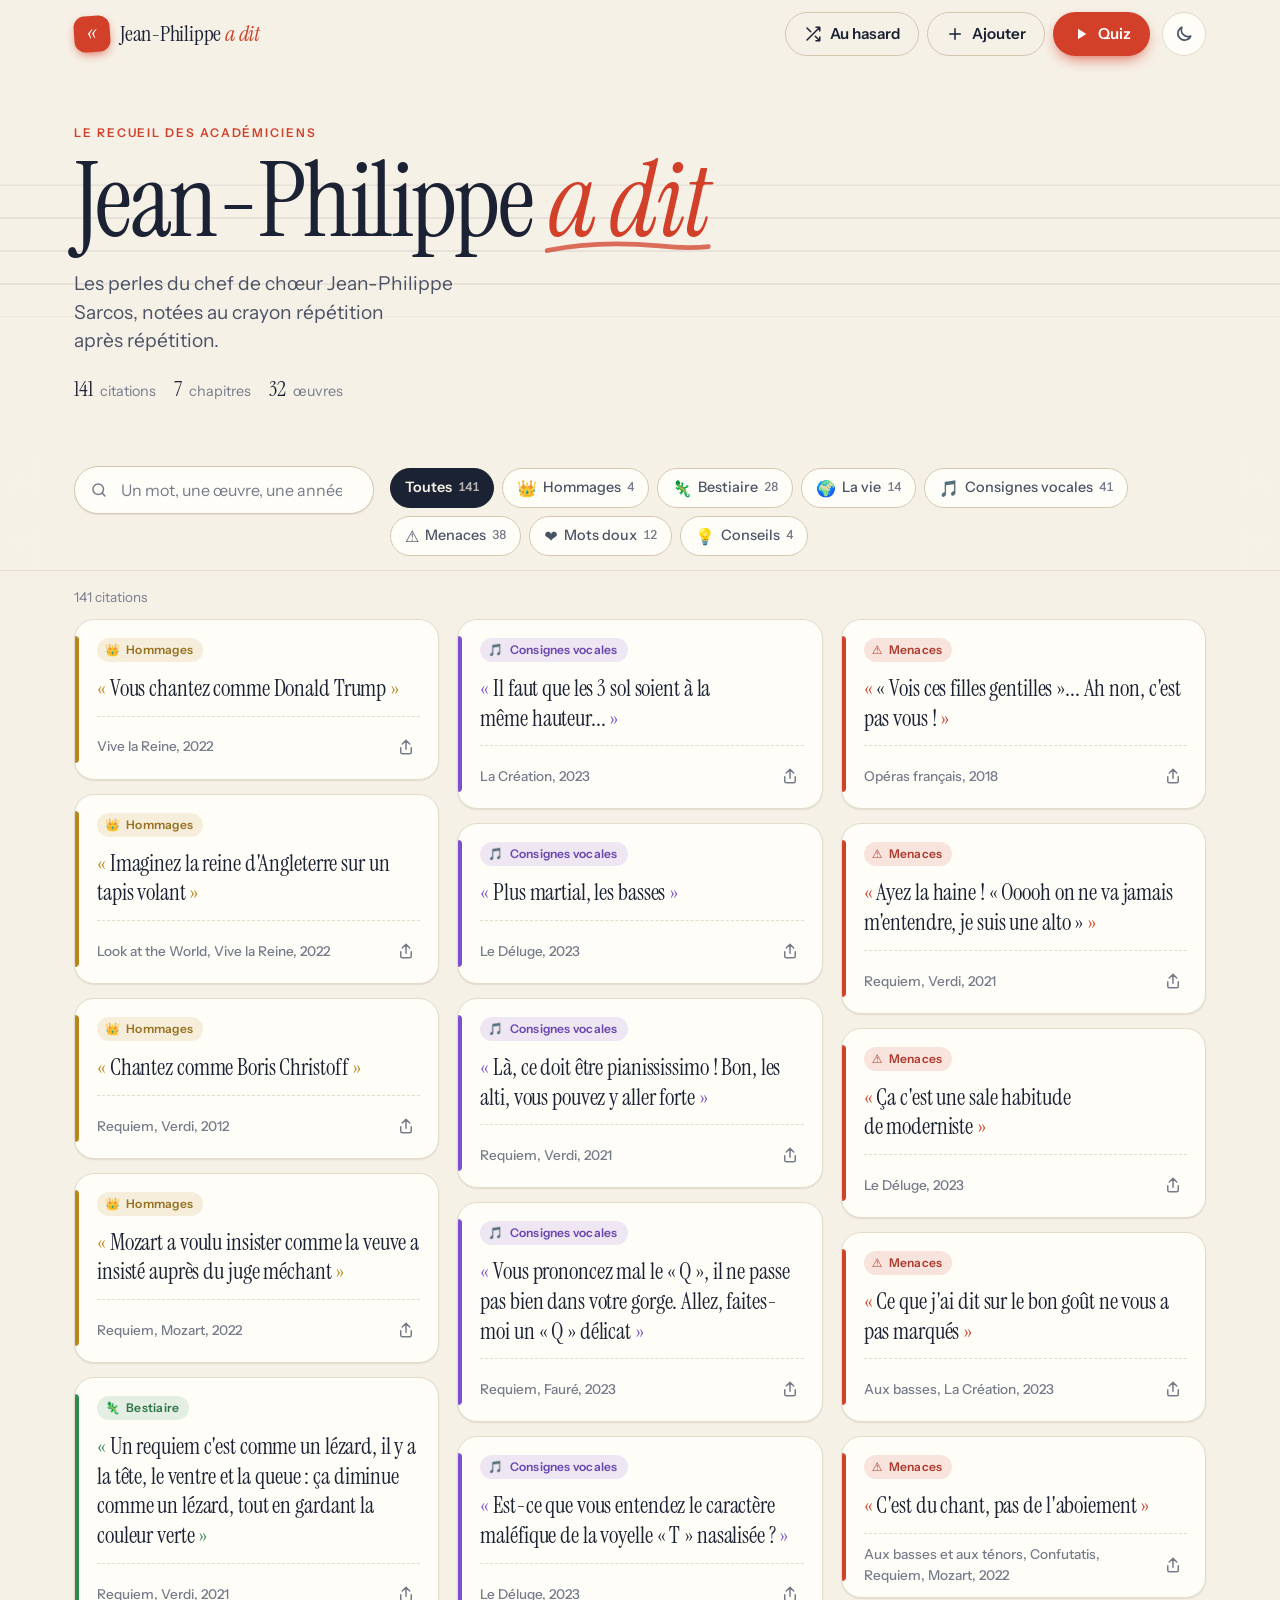
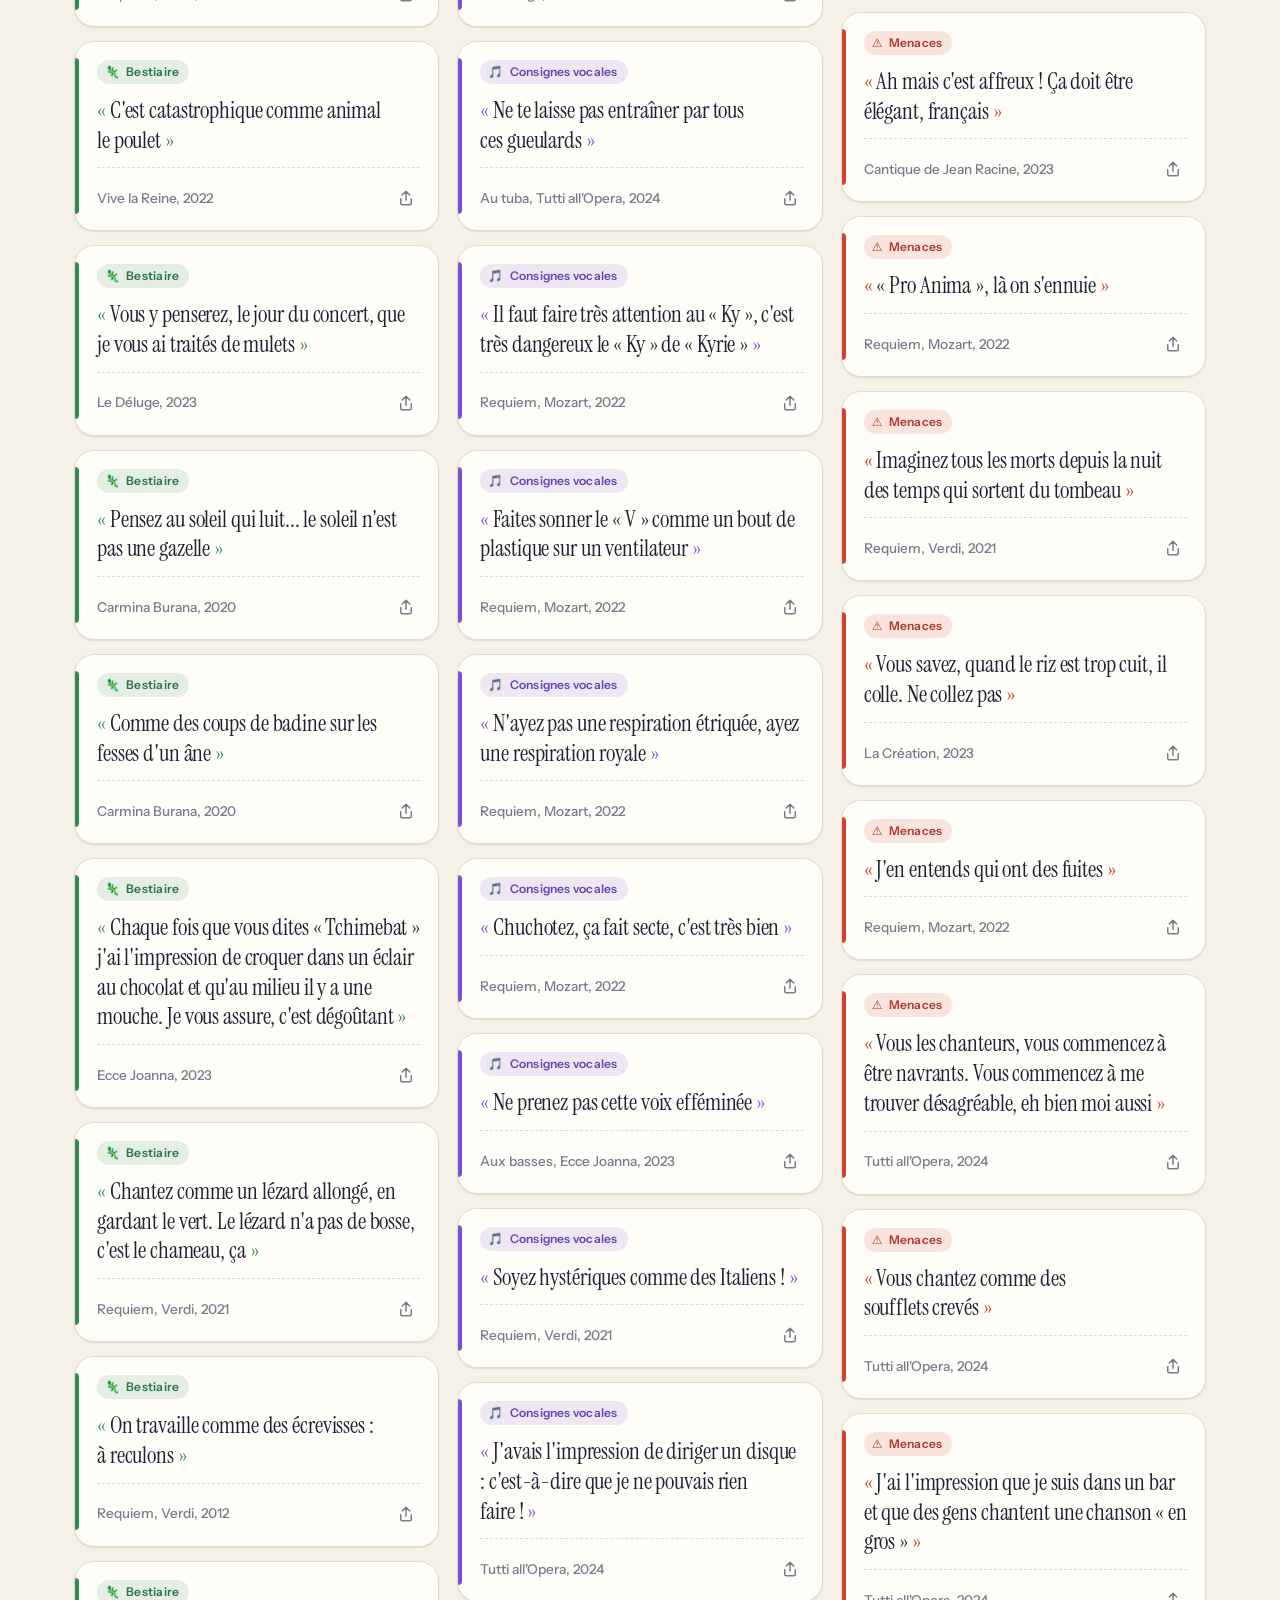
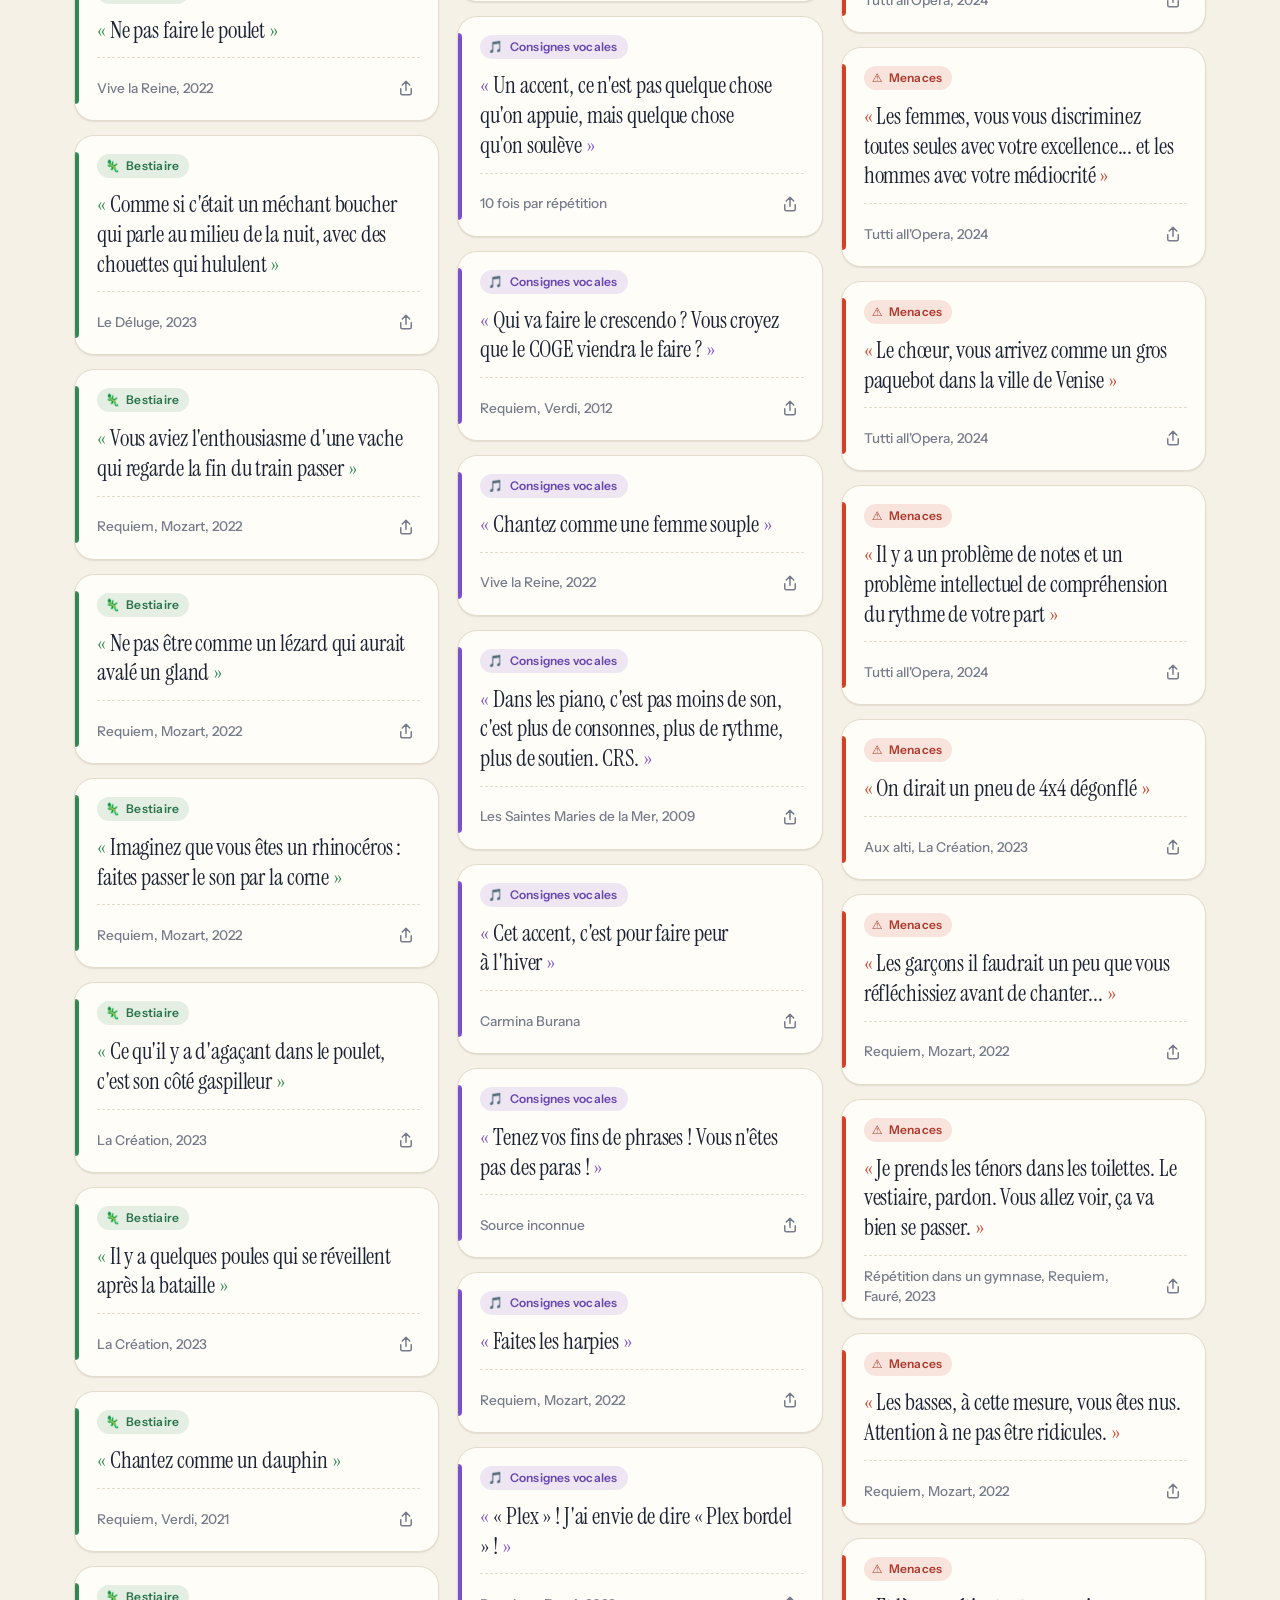
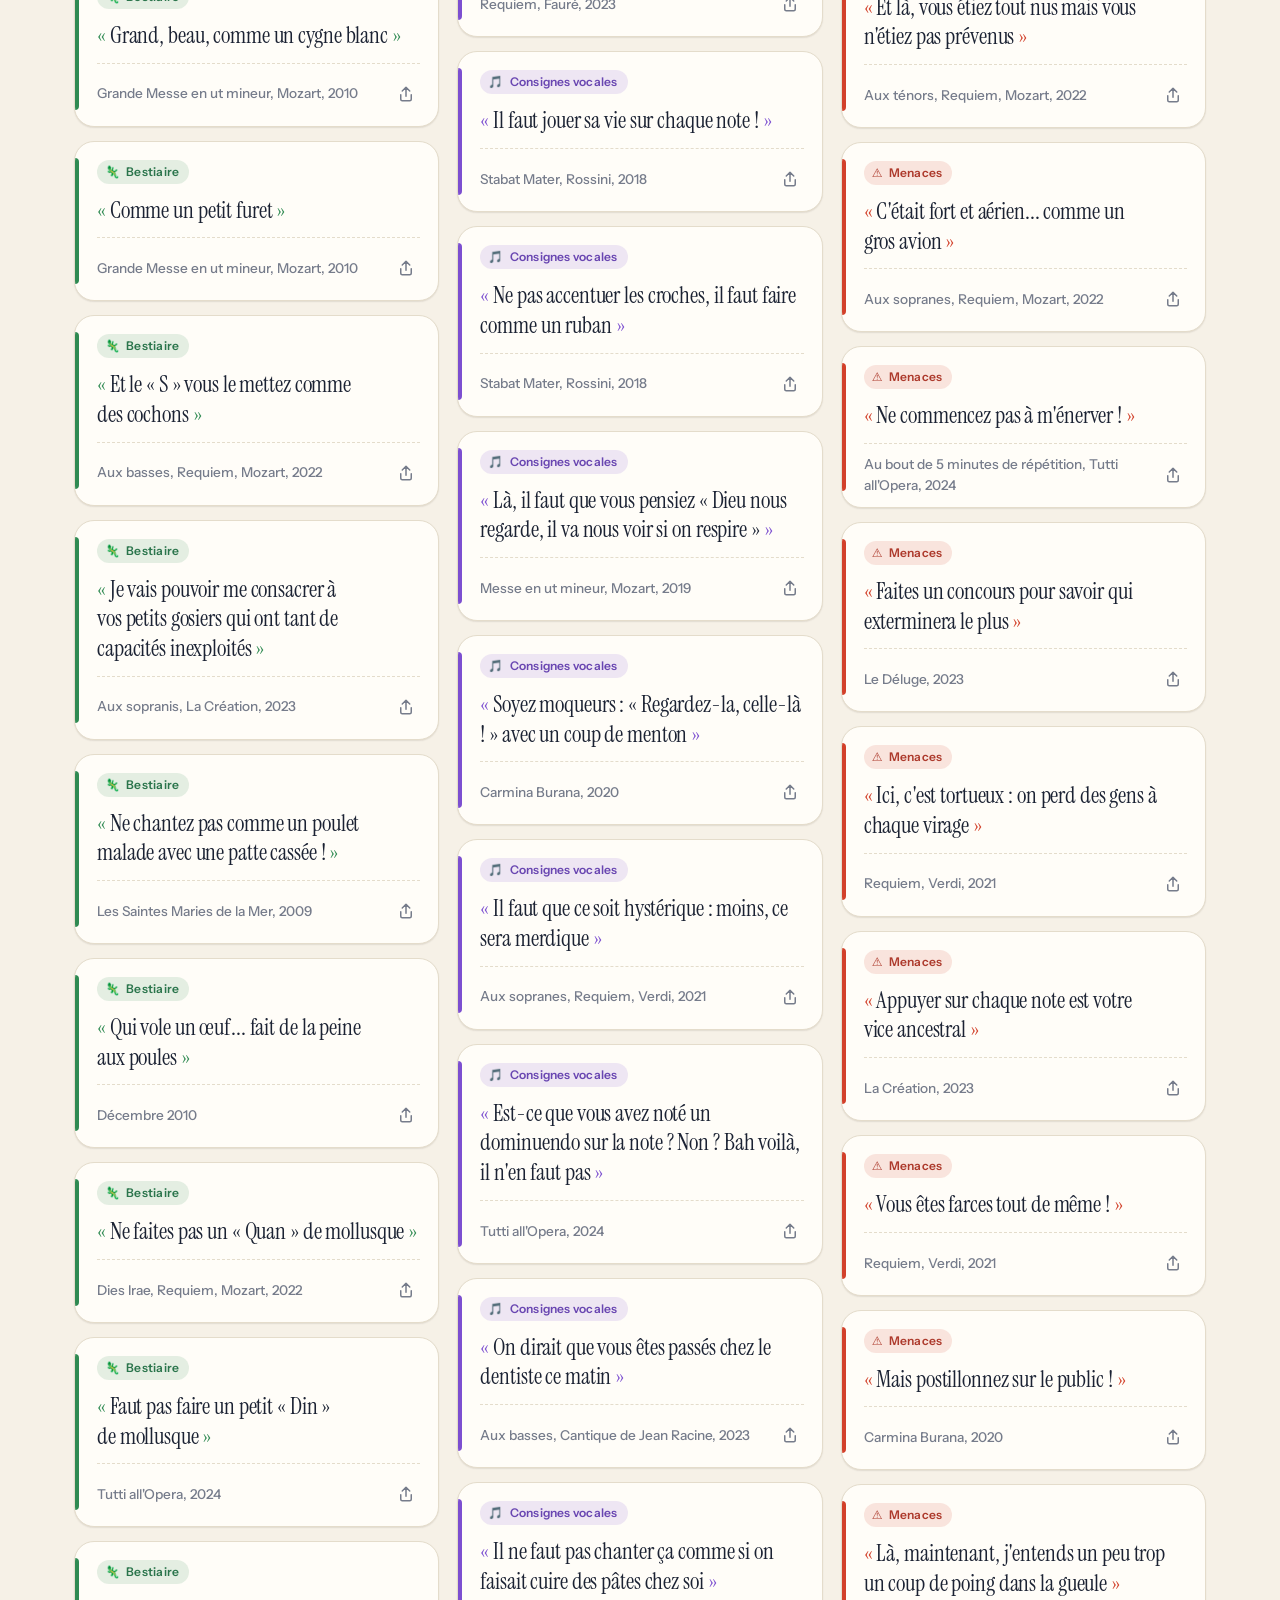
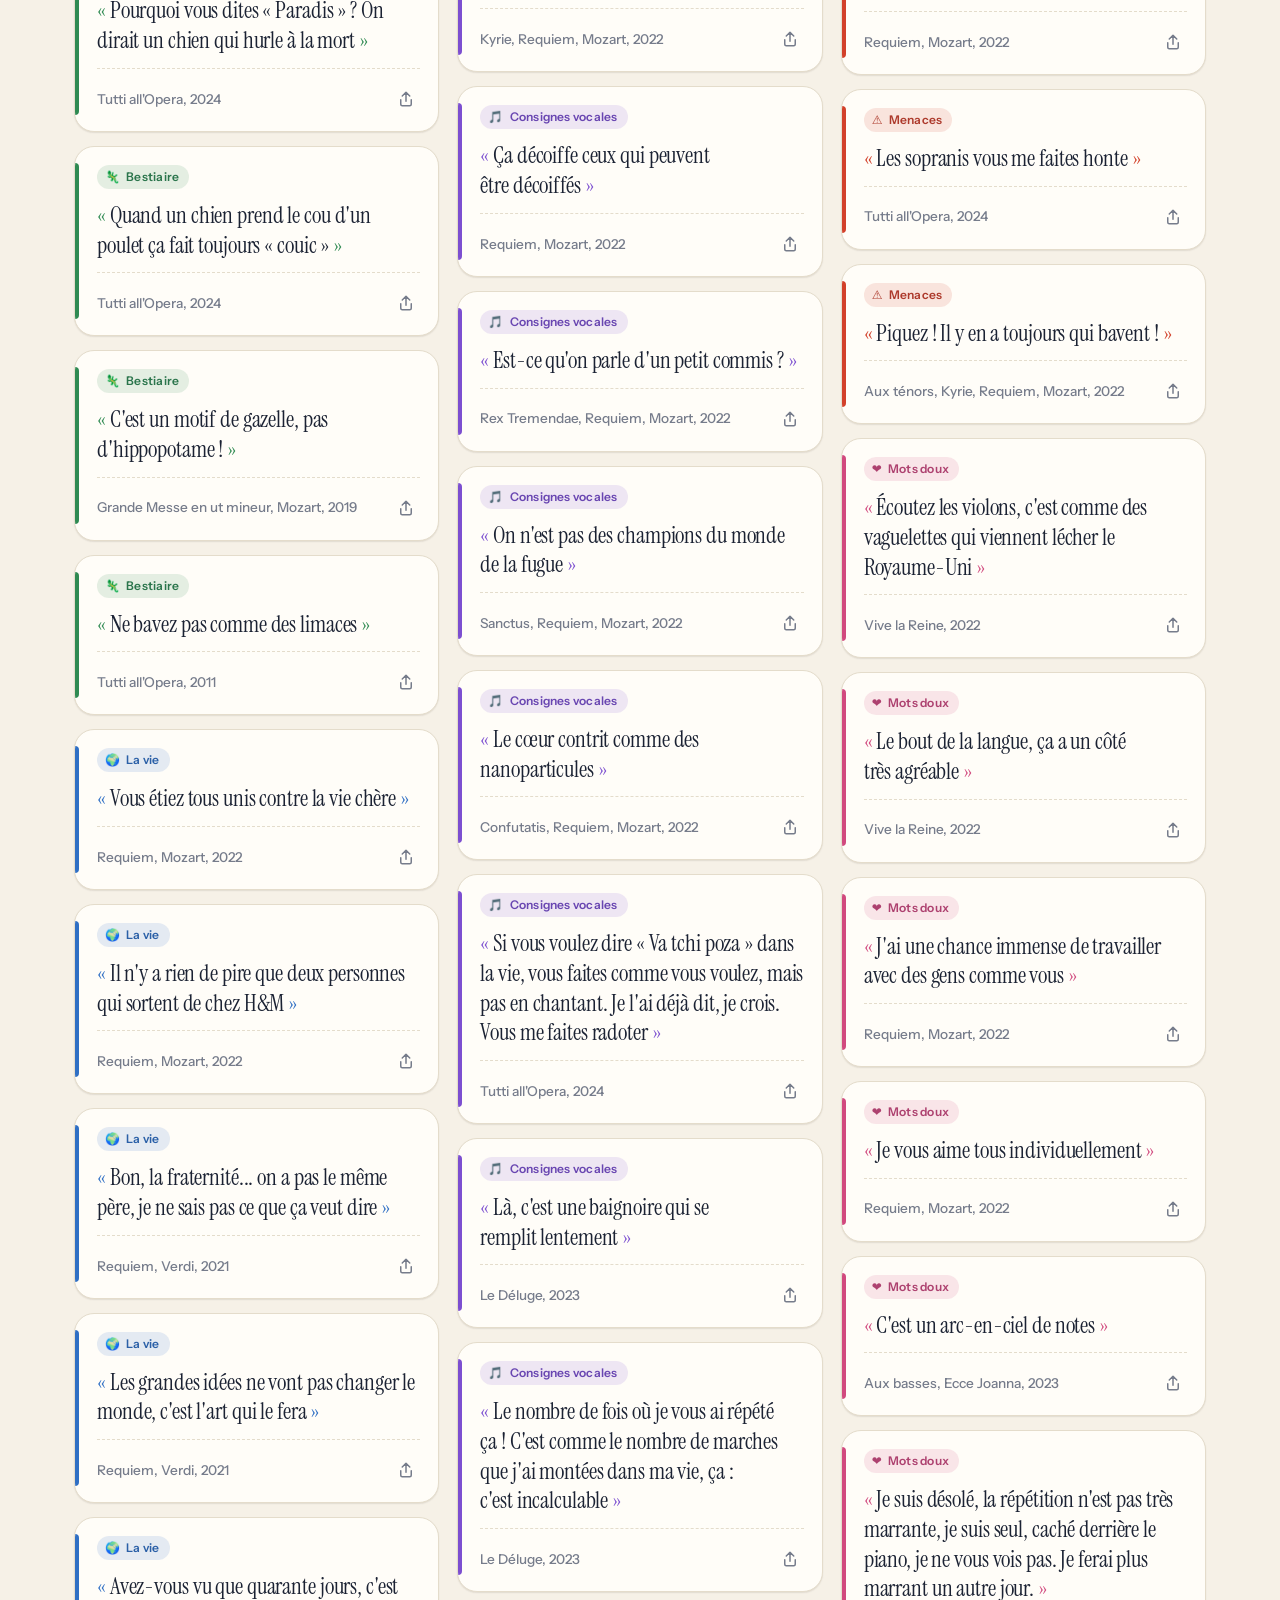
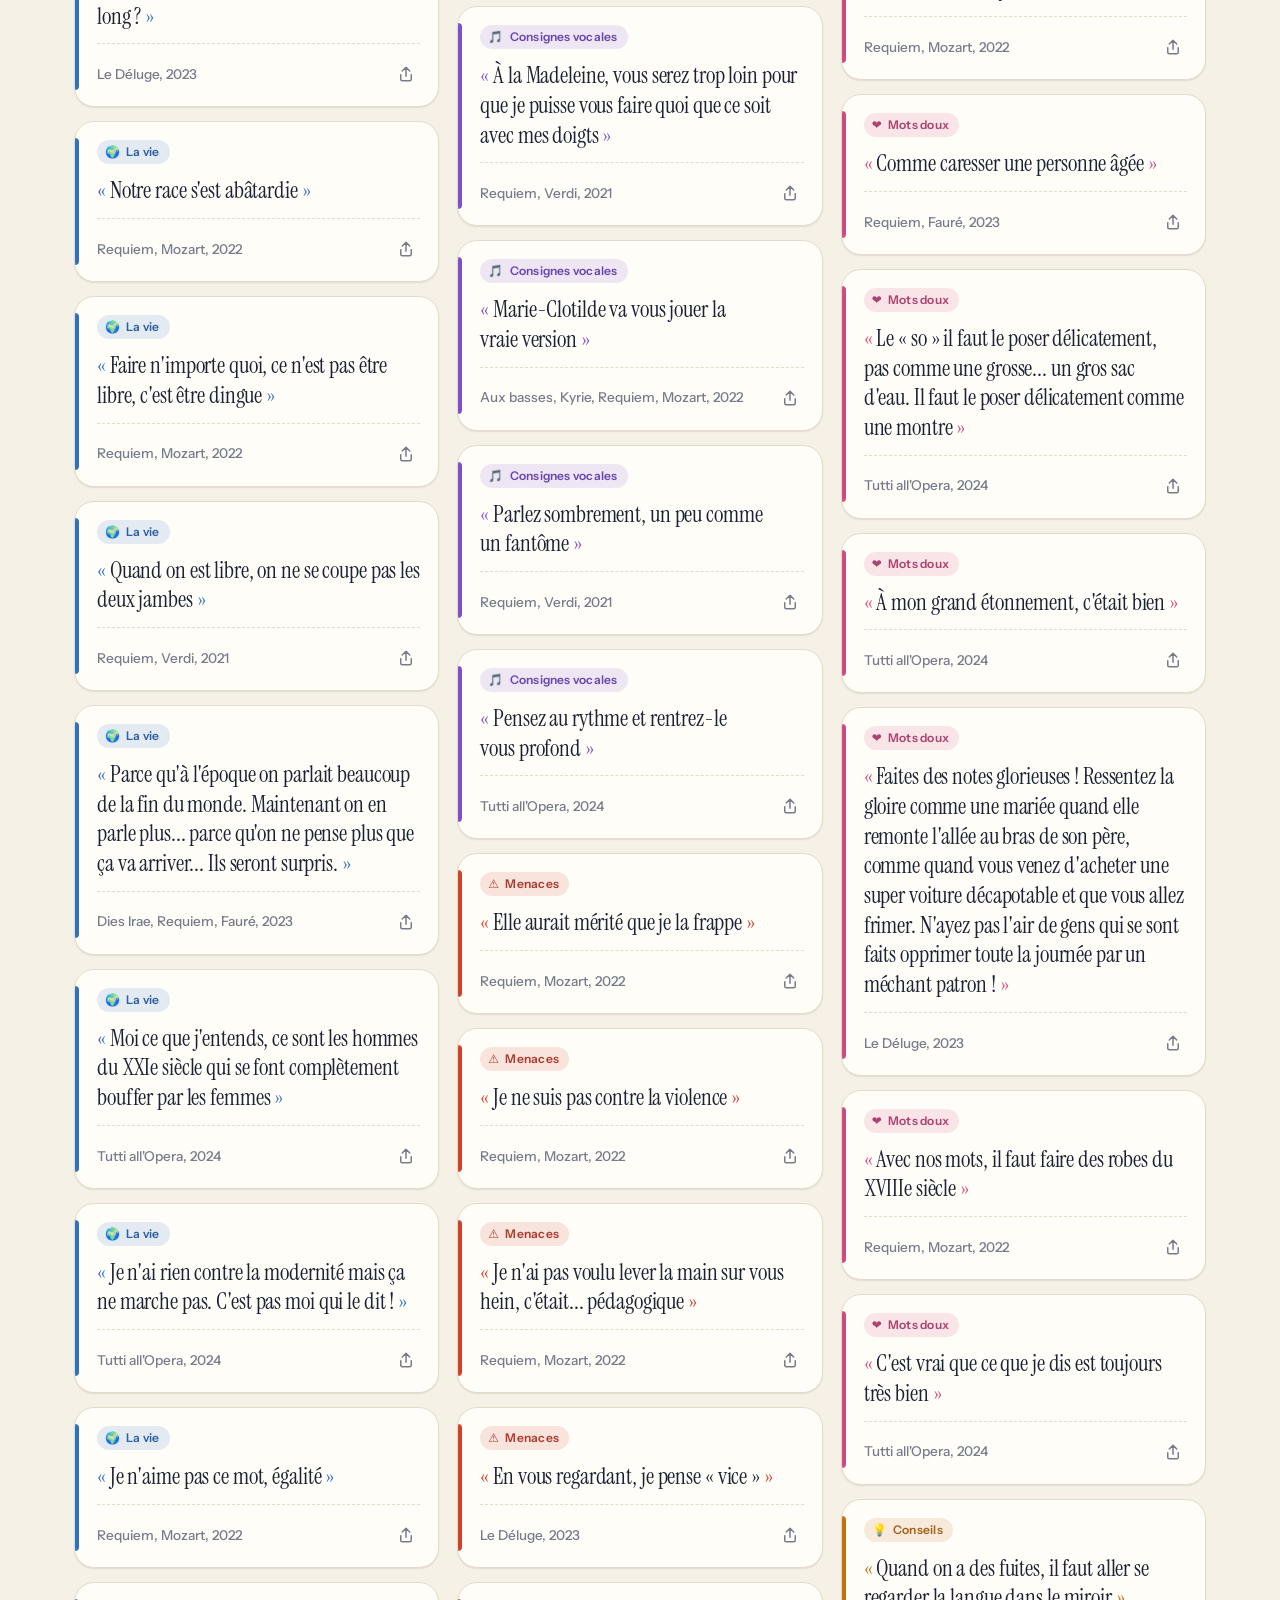
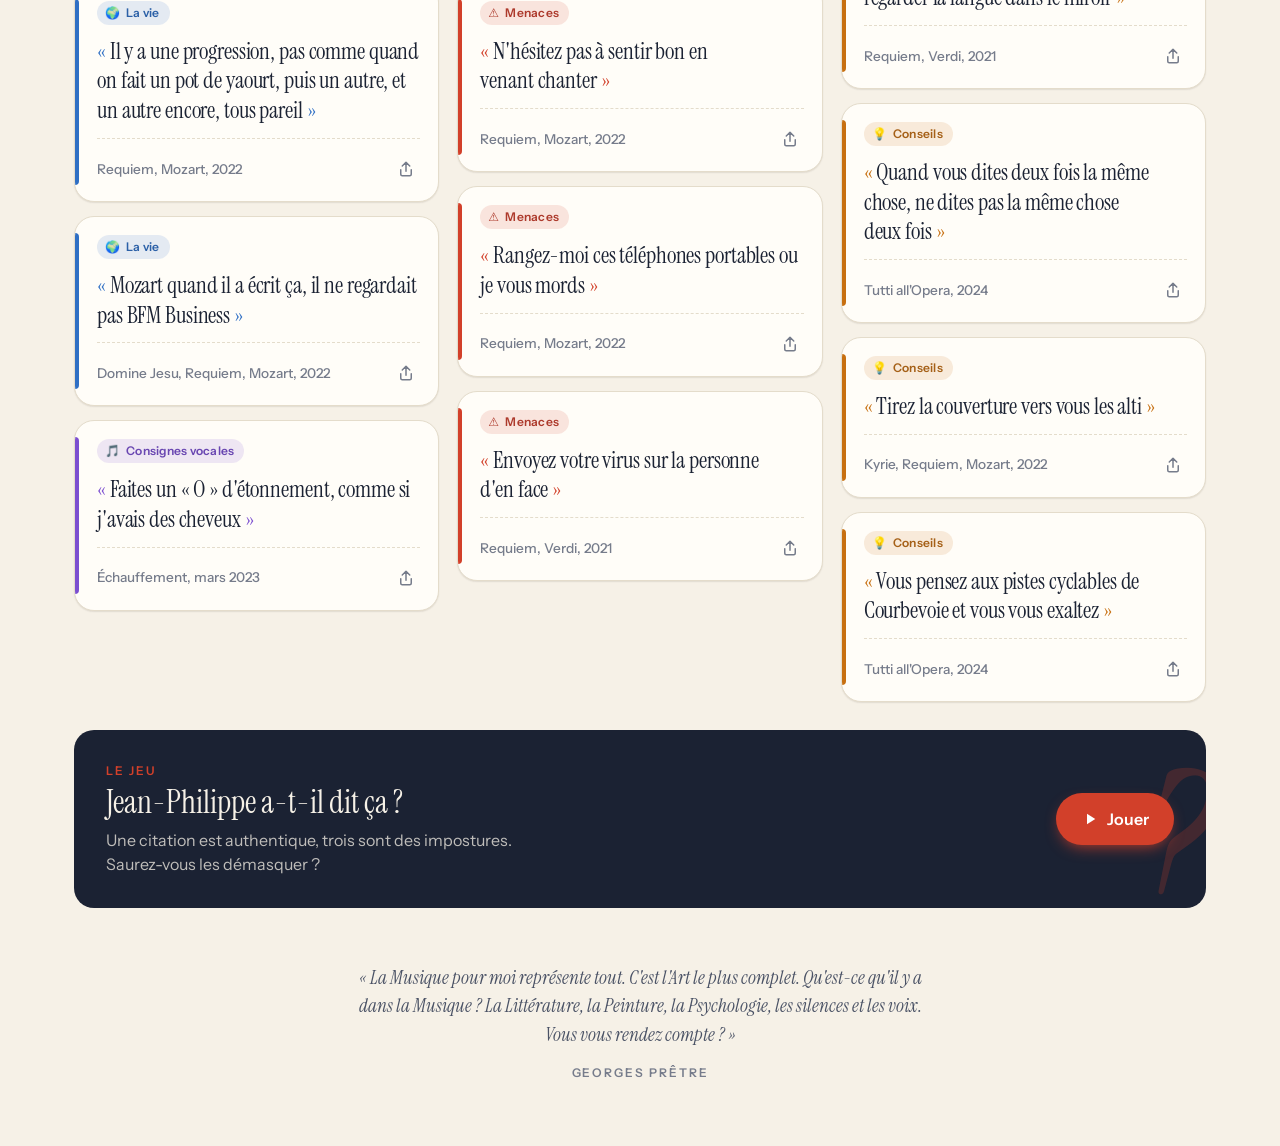
==== commit 904ce310: "Nouvelle identité visuelle « Partition annotée », pensée mobile - Palette papier ivoire / encre bleu" ====
--- a/index.html
+++ b/index.html
@@ -2,97 +2,175 @@
 <html lang="fr">
 <head>
 <meta charset="UTF-8">
-<meta name="viewport" content="width=device-width, initial-scale=1.0">
+<meta name="viewport" content="width=device-width, initial-scale=1.0, viewport-fit=cover">
 <title>Jean-Philippe a dit – Recueil de citations</title>
 <meta name="description" content="Les perles du chef de chœur Jean-Philippe Sarcos, recueillies par plusieurs générations d'académiciens pendant les répétitions.">
+<meta name="theme-color" content="#f6f1e7" media="(prefers-color-scheme: light)">
+<meta name="theme-color" content="#10141d" media="(prefers-color-scheme: dark)">
+<link rel="icon" href="data:image/svg+xml,%3Csvg xmlns='http://www.w3.org/2000/svg' viewBox='0 0 64 64'%3E%3Crect width='64' height='64' rx='16' fill='%23d9452b'/%3E%3Ctext x='32' y='47' font-family='Georgia,serif' font-size='40' font-style='italic' text-anchor='middle' fill='%23fff'%3E%C2%AB%3C/text%3E%3C/svg%3E">
 <link rel="preconnect" href="https://fonts.googleapis.com">
 <link rel="preconnect" href="https://fonts.gstatic.com" crossorigin>
-<link href="https://fonts.googleapis.com/css2?family=Barlow:ital,wght@0,300;0,400;0,500;0,600;1,300;1,400;1,500&display=swap" rel="stylesheet">
+<link href="https://fonts.googleapis.com/css2?family=Instrument+Sans:wght@400..700&family=Instrument+Serif:ital@0;1&display=swap" rel="stylesheet">
 <link rel="stylesheet" href="style.css">
+<script>try{var t=localStorage.getItem("jp-theme");if(t)document.documentElement.dataset.theme=t;}catch(e){}</script>
 </head>
 <body>
 <a class="skip-link" href="#grid">Aller aux citations</a>
 
-<header class="hero">
-  <div class="hero-inner">
-    <p class="hero-kicker">Recueillies par plusieurs générations d'académiciens</p>
-    <h1 class="hero-title"><span class="hero-quote-mark">«</span> Jean-Philippe a dit <span class="hero-quote-mark">»</span></h1>
-    <p class="hero-sub">Les perles du chef de chœur <strong>Jean-Philippe Sarcos</strong>, répétition après répétition.</p>
-    <div class="hero-stats" id="heroStats"></div>
-  </div>
+<header class="topbar">
+  <a class="brand" href="index.html" aria-label="Jean-Philippe a dit, accueil">
+    <span class="brand-mark" aria-hidden="true">«</span>
+    <span class="brand-name">Jean-Philippe <em>a dit</em></span>
+  </a>
+  <nav class="topbar-actions" aria-label="Actions">
+    <button class="btn btn-ghost js-random" type="button">
+      <svg viewBox="0 0 24 24" width="18" height="18" aria-hidden="true"><path fill="none" stroke="currentColor" stroke-width="2" stroke-linecap="round" stroke-linejoin="round" d="M16 3h5v5M4 20 21 3M21 16v5h-5M15 15l6 6M4 4l5 5"/></svg>
+      Au hasard
+    </button>
+    <button class="btn btn-ghost js-add" type="button">
+      <svg viewBox="0 0 24 24" width="18" height="18" aria-hidden="true"><path fill="none" stroke="currentColor" stroke-width="2" stroke-linecap="round" d="M12 5v14M5 12h14"/></svg>
+      Ajouter
+    </button>
+    <a class="btn btn-primary" href="quiz.html">
+      <svg viewBox="0 0 24 24" width="18" height="18" aria-hidden="true"><path fill="currentColor" d="M8 5v14l11-7L8 5Z"/></svg>
+      Quiz
+    </a>
+  </nav>
+  <button class="icon-btn js-theme" type="button" aria-label="Changer de thème">
+    <svg class="i-moon" viewBox="0 0 24 24" width="20" height="20" aria-hidden="true"><path fill="none" stroke="currentColor" stroke-width="2" stroke-linejoin="round" d="M20 14.5A8 8 0 0 1 9.5 4a8 8 0 1 0 10.5 10.5Z"/></svg>
+    <svg class="i-sun" viewBox="0 0 24 24" width="20" height="20" aria-hidden="true"><g fill="none" stroke="currentColor" stroke-width="2" stroke-linecap="round"><circle cx="12" cy="12" r="4"/><path d="M12 2v2M12 20v2M4.9 4.9l1.4 1.4M17.7 17.7l1.4 1.4M2 12h2M20 12h2M4.9 19.1l1.4-1.4M17.7 6.3l1.4-1.4"/></g></svg>
+  </button>
 </header>
 
-<div class="toolbar" role="search">
-  <div class="search-wrap">
-    <svg class="search-icon" viewBox="0 0 20 20" width="16" height="16" aria-hidden="true"><path fill="currentColor" d="M8.5 3a5.5 5.5 0 1 0 3.4 9.8l4.1 4.1a1 1 0 0 0 1.4-1.4l-4.1-4.1A5.5 5.5 0 0 0 8.5 3Zm0 2a3.5 3.5 0 1 1 0 7 3.5 3.5 0 0 1 0-7Z"/></svg>
-    <input id="search" class="search" type="search" placeholder="Rechercher une citation, une œuvre, une année…" aria-label="Rechercher une citation">
-  </div>
-  <button id="randomBtn" class="btn btn-primary">
-    <svg viewBox="0 0 24 24" width="16" height="16" aria-hidden="true"><path fill="currentColor" d="M12 2a10 10 0 1 0 10 10A10 10 0 0 0 12 2Zm0 2a8 8 0 0 1 4.9 1.7L5.7 15.9A8 8 0 0 1 12 4Zm0 16a8 8 0 0 1-4.9-1.7L18.3 8.1A8 8 0 0 1 12 20Z"/></svg>
-    Au hasard
-  </button>
-  <button id="addBtn" class="btn btn-secondary">
-    <svg viewBox="0 0 24 24" width="16" height="16" aria-hidden="true"><path fill="currentColor" d="M11 5a1 1 0 1 1 2 0v6h6a1 1 0 1 1 0 2h-6v6a1 1 0 1 1-2 0v-6H5a1 1 0 1 1 0-2h6Z"/></svg>
-    Ajouter
-  </button>
-  <a href="quiz.html" class="btn btn-secondary">
-    <svg viewBox="0 0 24 24" width="16" height="16" aria-hidden="true"><path fill="currentColor" d="M12 2a10 10 0 1 0 10 10A10 10 0 0 0 12 2Zm0 3a1.5 1.5 0 1 1 0 3 1.5 1.5 0 0 1 0-3Zm1 11h-2a1 1 0 1 1 0-2h.5a.5.5 0 0 0 .5-.5V11h-.5a1 1 0 1 1 0-2H12a1 1 0 0 1 1 1v3.5a.5.5 0 0 0 .5.5h.5a1 1 0 1 1 0 2Z"/></svg>
-    Quiz
-  </a>
-</div>
-
-<section id="addForm" class="add-form hidden" aria-label="Ajouter une citation">
-  <h2 class="add-form-title">Ajouter une citation</h2>
-  <div class="add-form-fields">
-    <label class="add-form-label">Catégorie
-      <select id="newChapter" class="add-form-input" required></select>
-    </label>
-    <label class="add-form-label add-form-wide">Citation
-      <textarea id="newText" class="add-form-input" rows="3" placeholder="« Votre citation ici »" required></textarea>
-    </label>
-    <div class="add-form-row">
-      <label class="add-form-label">Œuvre
-        <input id="newWork" class="add-form-input" type="text" placeholder="Requiem, Mozart">
-      </label>
-      <label class="add-form-label">Année
-        <input id="newYear" class="add-form-input" type="text" placeholder="2024" inputmode="numeric">
-      </label>
-    </div>
-  </div>
-  <p id="addError" class="add-form-error hidden" role="alert"></p>
-  <div class="add-form-actions">
-    <button id="addCancel" class="btn btn-ghost">Annuler</button>
-    <button id="addSubmit" class="btn btn-primary">Ajouter</button>
+<section class="hero">
+  <div class="hero-staff" aria-hidden="true"></div>
+  <div class="hero-inner">
+    <p class="kicker">Le recueil des académiciens</p>
+    <h1 class="hero-title">Jean-Philippe <span class="hero-title-accent">a&nbsp;dit<svg class="pencil" viewBox="0 0 200 14" preserveAspectRatio="none" aria-hidden="true"><path d="M3 9c40-6 90-7 135-4 20 1.5 40 2 59 .5" fill="none" stroke="currentColor" stroke-width="4" stroke-linecap="round"/></svg></span></h1>
+    <p class="hero-sub">Les perles du chef de chœur Jean-Philippe Sarcos, notées au crayon répétition après répétition.</p>
+    <p class="hero-stats" id="heroStats"></p>
   </div>
 </section>
 
-<nav id="chapters" class="chapters" aria-label="Filtrer par chapitre"></nav>
-<section id="spotlight" class="random-spotlight hidden" aria-label="Citation tirée au hasard"></section>
-<p id="count" class="results-count" aria-live="polite"></p>
+<div class="filterbar" role="search">
+  <div class="filterbar-inner">
+    <label class="search-wrap">
+      <span class="visually-hidden">Rechercher une citation</span>
+      <svg class="search-icon" viewBox="0 0 24 24" width="18" height="18" aria-hidden="true"><g fill="none" stroke="currentColor" stroke-width="2" stroke-linecap="round"><circle cx="11" cy="11" r="7"/><path d="m20 20-3.5-3.5"/></g></svg>
+      <input id="search" class="search" type="search" placeholder="Un mot, une œuvre, une année…" autocomplete="off" enterkeyhint="search">
+    </label>
+    <nav id="chapters" class="chapters" aria-label="Filtrer par chapitre"></nav>
+  </div>
+</div>
 
-<main id="grid" class="grid" aria-label="Citations"></main>
-<p id="empty" class="empty hidden">Aucune citation trouvée. « Vous me faites radoter », essayez autre chose !</p>
+<main class="content">
+  <p id="count" class="results-count" aria-live="polite"></p>
+  <div id="grid" class="grid" aria-label="Citations"></div>
+  <div id="empty" class="empty hidden">
+    <p class="empty-quote">« Vous me faites radoter. »</p>
+    <p class="empty-sub">Aucune citation trouvée — essayez un autre mot.</p>
+  </div>
 
-<section class="quiz-teaser" aria-label="Quiz">
-  <div class="quiz-teaser-text">
-    <p class="quiz-teaser-kicker">Le jeu</p>
-    <h2 class="quiz-teaser-title">Jean-Philippe a-t-il dit ça ?</h2>
-    <p class="quiz-teaser-sub">Une citation est authentique. Trois sont des impostures. Saurez-vous les démasquer ?</p>
-  </div>
-  <a href="quiz.html" class="btn btn-primary">
-    <svg viewBox="0 0 24 24" width="16" height="16" aria-hidden="true"><path fill="currentColor" d="M8 5v14l11-7L8 5Z"/></svg>
-    Jouer au quiz
-  </a>
-</section>
+  <section class="quiz-teaser" aria-label="Quiz">
+    <div class="quiz-teaser-text">
+      <p class="kicker">Le jeu</p>
+      <h2 class="quiz-teaser-title">Jean-Philippe a-t-il dit ça&nbsp;?</h2>
+      <p class="quiz-teaser-sub">Une citation est authentique, trois sont des impostures. Saurez-vous les démasquer&nbsp;?</p>
+    </div>
+    <a href="quiz.html" class="btn btn-primary btn-lg">
+      <svg viewBox="0 0 24 24" width="18" height="18" aria-hidden="true"><path fill="currentColor" d="M8 5v14l11-7L8 5Z"/></svg>
+      Jouer
+    </a>
+  </section>
+</main>
 
 <footer class="footer">
   <blockquote class="footer-quote">
     « La Musique pour moi représente tout. C'est l'Art le plus complet. Qu'est-ce qu'il y a dans la
-    Musique ? La Littérature, la Peinture, la Psychologie, les silences et les voix. Vous vous
-    rendez compte ? »
+    Musique&nbsp;? La Littérature, la Peinture, la Psychologie, les silences et les voix. Vous vous
+    rendez compte&nbsp;? »
     <cite>Georges Prêtre</cite>
   </blockquote>
 </footer>
+
+<!-- Mobile bottom navigation (thumb zone) -->
+<nav class="tabbar" aria-label="Actions rapides">
+  <button class="tab js-top" type="button">
+    <svg viewBox="0 0 24 24" width="22" height="22" aria-hidden="true"><g fill="none" stroke="currentColor" stroke-width="2" stroke-linecap="round"><circle cx="11" cy="11" r="7"/><path d="m20 20-3.5-3.5"/></g></svg>
+    <span>Chercher</span>
+  </button>
+  <button class="tab tab-main js-random" type="button">
+    <span class="tab-main-bubble">
+      <svg viewBox="0 0 24 24" width="24" height="24" aria-hidden="true"><path fill="none" stroke="currentColor" stroke-width="2.2" stroke-linecap="round" stroke-linejoin="round" d="M16 3h5v5M4 20 21 3M21 16v5h-5M15 15l6 6M4 4l5 5"/></svg>
+    </span>
+    <span>Au hasard</span>
+  </button>
+  <button class="tab js-add" type="button">
+    <svg viewBox="0 0 24 24" width="22" height="22" aria-hidden="true"><path fill="none" stroke="currentColor" stroke-width="2" stroke-linecap="round" d="M12 5v14M5 12h14"/></svg>
+    <span>Ajouter</span>
+  </button>
+  <a class="tab" href="quiz.html">
+    <svg viewBox="0 0 24 24" width="22" height="22" aria-hidden="true"><path fill="none" stroke="currentColor" stroke-width="2" stroke-linejoin="round" d="M8 5v14l11-7L8 5Z"/></svg>
+    <span>Quiz</span>
+  </a>
+</nav>
+
+<!-- Random quote sheet -->
+<dialog id="spotlight" class="sheet" aria-label="Citation tirée au hasard">
+  <div class="sheet-handle" aria-hidden="true"></div>
+  <button class="icon-btn sheet-close js-close" type="button" aria-label="Fermer">
+    <svg viewBox="0 0 24 24" width="20" height="20" aria-hidden="true"><path fill="none" stroke="currentColor" stroke-width="2" stroke-linecap="round" d="M6 6l12 12M18 6 6 18"/></svg>
+  </button>
+  <p class="kicker">Tirée au hasard</p>
+  <div id="spotlightBody" class="spotlight-body"></div>
+  <div class="sheet-actions">
+    <button id="spotlightShare" class="btn btn-ghost" type="button">
+      <svg viewBox="0 0 24 24" width="18" height="18" aria-hidden="true"><path fill="none" stroke="currentColor" stroke-width="2" stroke-linecap="round" stroke-linejoin="round" d="M12 3v12M7 8l5-5 5 5M5 13v6a2 2 0 0 0 2 2h10a2 2 0 0 0 2-2v-6"/></svg>
+      Partager
+    </button>
+    <button id="spotlightAgain" class="btn btn-primary" type="button">
+      <svg viewBox="0 0 24 24" width="18" height="18" aria-hidden="true"><path fill="none" stroke="currentColor" stroke-width="2" stroke-linecap="round" stroke-linejoin="round" d="M16 3h5v5M4 20 21 3M21 16v5h-5M15 15l6 6M4 4l5 5"/></svg>
+      Une autre
+    </button>
+  </div>
+</dialog>
+
+<!-- Add quote sheet -->
+<dialog id="addForm" class="sheet" aria-labelledby="addTitle">
+  <div class="sheet-handle" aria-hidden="true"></div>
+  <button class="icon-btn sheet-close js-close" type="button" aria-label="Fermer">
+    <svg viewBox="0 0 24 24" width="20" height="20" aria-hidden="true"><path fill="none" stroke="currentColor" stroke-width="2" stroke-linecap="round" d="M6 6l12 12M18 6 6 18"/></svg>
+  </button>
+  <form id="addFormEl" method="dialog" novalidate>
+    <p class="kicker">Nouvelle perle</p>
+    <h2 id="addTitle" class="sheet-title">Ajouter une citation</h2>
+    <div class="field">
+      <label for="newText">Citation</label>
+      <textarea id="newText" rows="3" placeholder="« Vous chantez comme… »" required></textarea>
+    </div>
+    <div class="field">
+      <label for="newChapter">Catégorie</label>
+      <select id="newChapter" required></select>
+    </div>
+    <div class="field-row">
+      <div class="field">
+        <label for="newWork">Œuvre <span class="optional">facultatif</span></label>
+        <input id="newWork" type="text" placeholder="Requiem, Mozart" autocomplete="off">
+      </div>
+      <div class="field field-year">
+        <label for="newYear">Année</label>
+        <input id="newYear" type="text" placeholder="2024" inputmode="numeric" maxlength="4" autocomplete="off">
+      </div>
+    </div>
+    <p id="addError" class="form-error hidden" role="alert"></p>
+    <div class="sheet-actions">
+      <button id="addCancel" class="btn btn-ghost js-close" type="button">Annuler</button>
+      <button id="addSubmit" class="btn btn-primary" type="submit">Ajouter au recueil</button>
+    </div>
+  </form>
+</dialog>
+
+<div id="toast" class="toast" role="status" aria-live="polite"></div>
 
 <script src="data.js"></script>
 <script src="app.js"></script>
--- a/style.css
+++ b/style.css
@@ -1,732 +1,741 @@
 /* ═══════════════════════════════════════════════════════════════════
-   JEAN-PHILIPPE A DIT — aligned with the visual identity of
-   academie-de-musique.com (Académie du Palais royal)
-   Source: their design tokens (tokens.css) — light editorial theme,
-   magenta #B30065 accent, gold #F9A900, Brandon Grotesque (substituted
-   with Barlow, a close geometric grotesque, since Brandon is a
-   commercial font), uppercase tracked kickers, pill buttons, 14px cards.
+   JEAN-PHILIPPE A DIT — Identité « Partition annotée »
+   Papier ivoire, encre bleu nuit, crayon rouge du chef.
+   Instrument Serif (citations, titres) + Instrument Sans (interface).
+   Mobile d'abord : barre d'onglets au pouce, chapitres défilants,
+   fenêtres en tiroir (bottom sheets).
    ═══════════════════════════════════════════════════════════════════ */
 
 :root {
-  /* ── Brand (charte Académie) ── */
-  --brand-magenta: #B30065;
-  --brand-red: #E00037;
-  --brand-orange: #e2511d;
-  --brand-gold: #F9A900;
-
-  --accent-primary: var(--brand-magenta);
-  --accent-secondary: var(--brand-gold);
-
-  /* ── Surfaces (light editorial) ── */
-  --surface-base: #ffffff;
-  --surface-raised: #f7f7f6;
-  --surface-elevated: #f1f0ee;
-  --surface-overlay: #e9e6e3;
-
-  /* ── Borders ── */
-  --border-subtle: #e7e5e4;
-  --border-default: #d6d3d1;
-  --border-strong: #a8a29e;
-
-  /* ── Text ── */
-  --text-primary: #1c1917;
-  --text-secondary: #57534e;
-  --text-tertiary: #78716c;
-  --text-on-accent: #ffffff;
-
-  /* ── Typography ── */
-  --font-display: "Barlow", "Brandon Grotesque", system-ui, -apple-system, sans-serif;
-  --font-body: "Barlow", "Brandon Grotesque", system-ui, -apple-system, sans-serif;
-
-  --fs-display: clamp(3rem, 1.6rem + 6vw, 6.5rem);
-  --fs-h1: clamp(2.25rem, 1.4rem + 3.6vw, 4rem);
-  --fs-h2: clamp(1.75rem, 1.2rem + 2.4vw, 2.75rem);
-  --fs-h3: clamp(1.375rem, 1rem + 1.6vw, 2rem);
-  --fs-h4: clamp(1.125rem, 1rem + 0.6vw, 1.375rem);
-  --fs-body-lg: 1.125rem;
-  --fs-body: 1rem;
-  --fs-body-sm: 0.9375rem;
-  --fs-caption: 0.8125rem;
-  --fs-micro: 0.6875rem;
-
-  --lh-tight: 1.05;
-  --lh-snug: 1.15;
-  --lh-normal: 1.5;
-  --lh-relaxed: 1.65;
-
-  --tracking-tight: -0.02em;
-  --tracking-normal: 0;
-  --tracking-wide: 0.06em;
-  --tracking-wider: 0.14em;
-
-  --fw-light: 330;
-  --fw-regular: 390;
-  --fw-medium: 420;
-  --fw-semibold: 450;
-  --fw-bold: 500;
-
-  /* ── Spacing (8px base) ── */
-  --space-1: 0.25rem;
-  --space-2: 0.5rem;
-  --space-3: 0.75rem;
-  --space-4: 1rem;
-  --space-5: 1.5rem;
-  --space-6: 2rem;
-  --space-7: 3rem;
-  --space-8: 4rem;
-  --space-9: 6rem;
-
-  /* ── Radii ── */
-  --radius-sm: 2px;
-  --radius-md: 4px;
-  --radius-lg: 8px;
-  --radius-box: 14px;
-  --radius-pill: 9999px;
-
-  /* ── Layout ── */
-  --container-narrow: 64ch;
-  --container-text: 72ch;
-  --container-wide: 1280px;
-  --gutter: clamp(1rem, 3vw, 2.5rem);
-
-  /* ── Motion ── */
-  --ease-out-quad: cubic-bezier(0.25, 0.46, 0.45, 0.94);
-  --ease-out-expo: cubic-bezier(0.16, 1, 0.3, 1);
-  --duration-fast: 150ms;
-  --duration-base: 280ms;
-  --duration-slow: 500ms;
-
-  /* ── Shadows ── */
-  --shadow-sm: 0 1px 2px rgba(28, 25, 23, 0.06);
-  --shadow-md: 0 4px 16px rgba(28, 25, 23, 0.10);
-  --shadow-lg: 0 16px 48px rgba(28, 25, 23, 0.14);
-
-  /* Semantic */
-  --ok: #1a7f37;
-  --ok-bg: #eaf5ec;
-  --bad: #b3402f;
-  --bad-bg: #f9e9e4;
-}
-
-* { box-sizing: border-box; margin: 0; padding: 0; }
-
-html { scroll-behavior: smooth; }
+  color-scheme: light;
+  --paper: #f6f1e7;
+  --paper-2: #efe8da;
+  --card: #fffdf8;
+  --card-hover: #fffaf0;
+  --ink: #1b2233;
+  --ink-soft: #4a5265;
+  --ink-mute: #767c8b;
+  --line: #e4dccb;
+  --line-strong: #d3c8b2;
+  --staff: rgba(27, 34, 51, 0.07);
+  --accent: #d2402a;
+  --accent-hover: #b83420;
+  --accent-ink: #ffffff;
+  --accent-soft: rgba(210, 64, 42, 0.1);
+  --ok: #24804a;
+  --ok-soft: rgba(36, 128, 74, 0.12);
+  --bad: #c2372a;
+  --bad-soft: rgba(194, 55, 42, 0.1);
+  --overlay: rgba(20, 24, 34, 0.45);
+  --shadow-sm: 0 1px 2px rgba(40, 35, 25, 0.06), 0 1px 1px rgba(40, 35, 25, 0.04);
+  --shadow-md: 0 6px 20px -6px rgba(40, 35, 25, 0.16), 0 2px 6px rgba(40, 35, 25, 0.05);
+  --shadow-lg: 0 24px 60px -12px rgba(30, 25, 15, 0.3);
+
+  /* Chapter hues */
+  --c-hommages: #b7861b;
+  --c-animaux: #2f8a52;
+  --c-vie: #2f6fc4;
+  --c-voix: #7c4fd0;
+  --c-menaces: #d2402a;
+  --c-doux: #d1497e;
+  --c-conseils: #c76f10;
+
+  --font-serif: "Instrument Serif", "Iowan Old Style", Georgia, serif;
+  --font-sans: "Instrument Sans", system-ui, -apple-system, "Segoe UI", Roboto, sans-serif;
+
+  --radius: 20px;
+  --radius-sm: 12px;
+  --pill: 999px;
+  --gutter: 16px;
+  --maxw: 1180px;
+  --tabbar-h: 68px;
+  --safe-b: env(safe-area-inset-bottom, 0px);
+  --ease: cubic-bezier(0.22, 1, 0.36, 1);
+}
+
+@media (prefers-color-scheme: dark) {
+  :root:not([data-theme="light"]) {
+    color-scheme: dark;
+    --paper: #10141d;
+    --paper-2: #151a25;
+    --card: #181e2a;
+    --card-hover: #1d2432;
+    --ink: #f2ede3;
+    --ink-soft: #c4c8d2;
+    --ink-mute: #8d94a5;
+    --line: #262e3e;
+    --line-strong: #343e52;
+    --staff: rgba(242, 237, 227, 0.06);
+    --accent: #ff6a4d;
+    --accent-hover: #ff8268;
+    --accent-ink: #160c08;
+    --accent-soft: rgba(255, 106, 77, 0.14);
+    --ok: #5fd08a;
+    --ok-soft: rgba(95, 208, 138, 0.13);
+    --bad: #ff7a66;
+    --bad-soft: rgba(255, 122, 102, 0.13);
+    --overlay: rgba(0, 0, 0, 0.6);
+    --shadow-sm: 0 1px 2px rgba(0, 0, 0, 0.35);
+    --shadow-md: 0 8px 24px -8px rgba(0, 0, 0, 0.6);
+    --shadow-lg: 0 24px 60px -12px rgba(0, 0, 0, 0.7);
+    --c-hommages: #e2b44e;
+    --c-animaux: #5cc283;
+    --c-vie: #6aa5f0;
+    --c-voix: #a98bf2;
+    --c-menaces: #ff7a62;
+    --c-doux: #f07aa6;
+    --c-conseils: #f0a04c;
+  }
+}
+:root[data-theme="dark"] {
+  color-scheme: dark;
+  --paper: #10141d;
+  --paper-2: #151a25;
+  --card: #181e2a;
+  --card-hover: #1d2432;
+  --ink: #f2ede3;
+  --ink-soft: #c4c8d2;
+  --ink-mute: #8d94a5;
+  --line: #262e3e;
+  --line-strong: #343e52;
+  --staff: rgba(242, 237, 227, 0.06);
+  --accent: #ff6a4d;
+  --accent-hover: #ff8268;
+  --accent-ink: #160c08;
+  --accent-soft: rgba(255, 106, 77, 0.14);
+  --ok: #5fd08a;
+  --ok-soft: rgba(95, 208, 138, 0.13);
+  --bad: #ff7a66;
+  --bad-soft: rgba(255, 122, 102, 0.13);
+  --overlay: rgba(0, 0, 0, 0.6);
+  --shadow-sm: 0 1px 2px rgba(0, 0, 0, 0.35);
+  --shadow-md: 0 8px 24px -8px rgba(0, 0, 0, 0.6);
+  --shadow-lg: 0 24px 60px -12px rgba(0, 0, 0, 0.7);
+  --c-hommages: #e2b44e;
+  --c-animaux: #5cc283;
+  --c-vie: #6aa5f0;
+  --c-voix: #a98bf2;
+  --c-menaces: #ff7a62;
+  --c-doux: #f07aa6;
+  --c-conseils: #f0a04c;
+}
+
+/* Theme toggle icon */
+.i-sun { display: none; }
+@media (prefers-color-scheme: dark) {
+  :root:not([data-theme="light"]) .i-sun { display: block; }
+  :root:not([data-theme="light"]) .i-moon { display: none; }
+}
+:root[data-theme="dark"] .i-sun { display: block; }
+:root[data-theme="dark"] .i-moon { display: none; }
+
+/* ── Base ──────────────────────────────────────────────────────── */
+*, *::before, *::after { box-sizing: border-box; margin: 0; padding: 0; }
+
+html { -webkit-text-size-adjust: 100%; scroll-padding-top: 140px; }
 
 body {
-  background: var(--surface-base);
-  color: var(--text-primary);
-  font-family: var(--font-body);
-  font-weight: var(--fw-regular);
-  font-size: var(--fs-body);
-  line-height: var(--lh-normal);
+  background: var(--paper);
+  color: var(--ink);
+  font-family: var(--font-sans);
+  font-size: 16px;
+  line-height: 1.5;
   min-height: 100vh;
+  min-height: 100dvh;
   -webkit-font-smoothing: antialiased;
-}
-
-::selection { background: var(--accent-primary); color: var(--text-on-accent); }
-
-h1, h2, h3, h4 { font-family: var(--font-display); font-weight: var(--fw-medium); line-height: var(--lh-snug); letter-spacing: var(--tracking-tight); }
-
-/* ── Skip link ── */
+  -webkit-tap-highlight-color: transparent;
+  overflow-x: hidden;
+}
+
+button, input, select, textarea { font: inherit; color: inherit; }
+button { cursor: pointer; }
+a { color: inherit; }
+::selection { background: var(--accent); color: var(--accent-ink); }
+
+.hidden { display: none !important; }
+.visually-hidden {
+  position: absolute; width: 1px; height: 1px; overflow: hidden;
+  clip: rect(0 0 0 0); white-space: nowrap;
+}
+
+:focus-visible { outline: 2.5px solid var(--accent); outline-offset: 2px; }
+
 .skip-link {
-  position: absolute;
-  left: -999px;
-  top: 0.5rem;
-  z-index: 2000;
-  background: var(--accent-primary);
-  color: var(--text-on-accent);
-  padding: 0.6rem 1.2rem;
-  border-radius: var(--radius-pill);
-  font-size: var(--fs-caption);
-  font-weight: var(--fw-medium);
+  position: absolute; left: -999px; top: 8px; z-index: 100;
+  background: var(--accent); color: var(--accent-ink);
+  padding: 10px 18px; border-radius: var(--pill); font-weight: 600; text-decoration: none;
+}
+.skip-link:focus { left: 8px; }
+
+.kicker {
+  font-family: var(--font-sans);
+  font-size: 0.75rem;
+  font-weight: 600;
+  letter-spacing: 0.16em;
+  text-transform: uppercase;
+  color: var(--accent);
+}
+
+/* ── Buttons ───────────────────────────────────────────────────── */
+.btn {
+  display: inline-flex; align-items: center; justify-content: center; gap: 8px;
+  min-height: 44px;
+  padding: 0 18px;
+  border-radius: var(--pill);
+  border: 1px solid transparent;
+  font-size: 0.95rem;
+  font-weight: 600;
   text-decoration: none;
-}
-.skip-link:focus { left: 0.5rem; }
-
-/* ═══ Hero ═══ */
+  white-space: nowrap;
+  transition: background 0.15s ease, border-color 0.15s ease, color 0.15s ease, transform 0.15s ease, box-shadow 0.15s ease;
+}
+.btn:active { transform: scale(0.97); }
+.btn:disabled { opacity: 0.4; cursor: not-allowed; transform: none; }
+.btn-lg { min-height: 52px; padding: 0 24px; font-size: 1rem; }
+
+.btn-primary { background: var(--accent); color: var(--accent-ink); box-shadow: 0 6px 16px -6px var(--accent); }
+.btn-primary:hover:not(:disabled) { background: var(--accent-hover); }
+
+.btn-ghost { background: transparent; color: var(--ink); border-color: var(--line-strong); }
+.btn-ghost:hover { background: var(--card); border-color: var(--ink-mute); }
+
+.icon-btn {
+  display: inline-grid; place-items: center;
+  width: 44px; height: 44px; flex-shrink: 0;
+  border-radius: 50%;
+  border: 1px solid var(--line);
+  background: var(--card);
+  color: var(--ink-soft);
+  transition: background 0.15s ease, color 0.15s ease;
+}
+.icon-btn:hover { color: var(--ink); background: var(--card-hover); }
+
+/* ── Top bar ───────────────────────────────────────────────────── */
+.topbar {
+  display: flex; align-items: center; gap: 12px;
+  max-width: var(--maxw);
+  margin: 0 auto;
+  padding: 12px var(--gutter);
+  padding-top: max(12px, env(safe-area-inset-top));
+}
+.brand {
+  display: inline-flex; align-items: center; gap: 10px;
+  text-decoration: none; margin-right: auto; min-height: 44px;
+}
+.brand-mark {
+  display: grid; place-items: center;
+  width: 36px; height: 36px; border-radius: 11px;
+  background: var(--accent); color: var(--accent-ink);
+  font-family: var(--font-serif); font-style: italic; font-size: 1.7rem; line-height: 1;
+  padding-bottom: 4px;
+  transform: rotate(-4deg);
+  box-shadow: 0 4px 12px -4px var(--accent);
+}
+.brand-name { font-family: var(--font-serif); font-size: 1.35rem; letter-spacing: -0.01em; }
+.brand-name em { color: var(--accent); }
+
+.topbar-actions { display: none; gap: 8px; }
+
+/* ── Hero ──────────────────────────────────────────────────────── */
 .hero {
+  position: relative;
+  padding: 28px 0;
+  overflow: hidden;
+}
+.hero-staff {
+  position: absolute; inset: 50% 0 auto; height: 88px; transform: translateY(-58%);
+  background: repeating-linear-gradient(to bottom, var(--staff) 0 1.5px, transparent 1.5px 22px);
+  pointer-events: none;
+}
+.hero-inner { position: relative; max-width: var(--maxw); margin: 0 auto; padding: 0 var(--gutter); }
+.hero-title {
+  font-family: var(--font-serif);
+  font-weight: 400;
+  font-size: clamp(3rem, 14vw, 6.5rem);
+  line-height: 0.95;
+  letter-spacing: -0.025em;
+  margin-top: 10px;
+}
+.hero-title-accent {
+  position: relative; display: inline-block;
+  font-style: italic; color: var(--accent);
+  white-space: nowrap;
+}
+.pencil {
+  position: absolute; left: -2%; bottom: -0.06em; width: 104%; height: 0.16em;
+  color: var(--accent); opacity: 0.75;
+}
+.hero-sub {
+  margin-top: 18px;
+  max-width: 34ch;
+  font-size: 1.05rem;
+  color: var(--ink-soft);
+  text-wrap: pretty;
+}
+.hero-stats {
+  display: flex; flex-wrap: wrap; gap: 6px 18px;
+  margin-top: 18px;
+  font-size: 0.9rem; color: var(--ink-mute);
+}
+.hero-stats strong {
+  font-family: var(--font-serif); font-size: 1.35rem; font-weight: 400;
+  color: var(--ink); margin-right: 4px; font-variant-numeric: tabular-nums;
+}
+
+/* ── Sticky filter bar ─────────────────────────────────────────── */
+.filterbar {
+  position: sticky; top: 0; z-index: 30;
+  background: color-mix(in srgb, var(--paper) 86%, transparent);
+  -webkit-backdrop-filter: saturate(1.4) blur(16px);
+  backdrop-filter: saturate(1.4) blur(16px);
+  border-bottom: 1px solid var(--line);
+}
+.filterbar-inner {
+  max-width: var(--maxw); margin: 0 auto;
+  padding: 10px var(--gutter) 0;
+}
+.search-wrap { position: relative; display: block; }
+.search-icon {
+  position: absolute; left: 16px; top: 50%; transform: translateY(-50%);
+  color: var(--ink-mute); pointer-events: none;
+}
+.search {
+  width: 100%; height: 48px;
+  padding: 0 16px 0 46px;
+  border-radius: var(--pill);
+  border: 1px solid var(--line-strong);
+  background: var(--card);
+  font-size: 16px; /* prevents iOS zoom */
+  box-shadow: var(--shadow-sm);
+  transition: border-color 0.15s ease, box-shadow 0.15s ease;
+}
+.search::placeholder { color: var(--ink-mute); }
+.search:focus { outline: none; border-color: var(--accent); box-shadow: 0 0 0 4px var(--accent-soft); }
+.search::-webkit-search-cancel-button { cursor: pointer; }
+
+.chapters {
+  display: flex; gap: 8px;
+  margin: 0 calc(-1 * var(--gutter));
+  padding: 10px var(--gutter) 12px;
+  overflow-x: auto;
+  scroll-snap-type: x proximity;
+  scroll-padding: 0 var(--gutter);
+  scrollbar-width: none;
+  -webkit-mask-image: linear-gradient(to right, transparent 0, #000 var(--gutter), #000 calc(100% - 28px), transparent);
+  mask-image: linear-gradient(to right, transparent 0, #000 var(--gutter), #000 calc(100% - 28px), transparent);
+}
+.chapters::-webkit-scrollbar { display: none; }
+
+.chip {
+  --ch: var(--ink);
+  flex-shrink: 0;
+  display: inline-flex; align-items: center; gap: 6px;
+  min-height: 40px;
+  padding: 0 14px;
+  border-radius: var(--pill);
+  border: 1px solid var(--line-strong);
+  background: var(--card);
+  color: var(--ink-soft);
+  font-size: 0.9rem; font-weight: 500;
+  scroll-snap-align: start;
+  transition: background 0.15s ease, color 0.15s ease, border-color 0.15s ease;
+}
+.chip:hover { border-color: var(--ch); color: var(--ink); }
+.chip .count { font-size: 0.78rem; color: var(--ink-mute); font-variant-numeric: tabular-nums; }
+.chip-emoji { font-size: 1rem; line-height: 1; }
+.chip.active {
+  background: var(--ink); border-color: var(--ink); color: var(--paper); font-weight: 600;
+}
+.chip.active .count { color: inherit; opacity: 0.7; }
+
+
+/* ── Content ───────────────────────────────────────────────────── */
+.content {
+  max-width: var(--maxw);
+  margin: 0 auto;
+  padding: 0 var(--gutter);
+}
+.results-count {
+  font-size: 0.85rem; color: var(--ink-mute);
+  padding: 16px 0 12px;
+}
+
+.grid { columns: 1; column-gap: 18px; }
+
+.quote-card {
+  --ch: var(--accent);
+  position: relative;
+  break-inside: avoid;
+  display: flex; flex-direction: column; gap: 12px;
+  margin-bottom: 14px;
+  padding: 18px 18px 12px 22px;
+  background: var(--card);
+  border: 1px solid var(--line);
+  border-radius: var(--radius);
+  box-shadow: var(--shadow-sm);
+  overflow: hidden;
+  animation: rise 0.35s var(--ease) backwards;
+  transition: box-shadow 0.2s var(--ease), transform 0.2s var(--ease), border-color 0.2s ease;
+}
+.quote-card::before {
+  content: ""; position: absolute; left: 0; top: 16px; bottom: 16px; width: 4px;
+  border-radius: 0 4px 4px 0; background: var(--ch);
+}
+@media (hover: hover) {
+  .grid .quote-card:hover { transform: translateY(-2px); box-shadow: var(--shadow-md); border-color: var(--line-strong); }
+}
+
+.quote-tag {
+  align-self: flex-start;
+  display: inline-flex; align-items: center; gap: 6px;
+  padding: 3px 10px 3px 8px;
+  border-radius: var(--pill);
+  background: color-mix(in srgb, var(--ch) 13%, transparent);
+  color: color-mix(in srgb, var(--ch) 80%, var(--ink));
+  font-size: 0.75rem; font-weight: 600; letter-spacing: 0.02em;
+}
+
+.quote-text {
+  font-family: var(--font-serif);
+  font-size: 1.45rem;
+  line-height: 1.28;
+  letter-spacing: -0.005em;
+  overflow-wrap: break-word;
+  text-wrap: pretty;
+}
+.quote-text::before { content: "«\00a0"; color: var(--ch); }
+.quote-text::after { content: "\00a0»"; color: var(--ch); }
+.quote-text mark {
+  background: linear-gradient(transparent 55%, color-mix(in srgb, var(--accent) 30%, transparent) 55%);
+  color: inherit;
+}
+
+.quote-foot {
+  display: flex; align-items: center; justify-content: space-between; gap: 8px;
+  padding-top: 10px;
+  border-top: 1px dashed var(--line);
+}
+.quote-source { font-size: 0.85rem; color: var(--ink-mute); font-weight: 500; }
+.card-actions { display: flex; gap: 2px; margin-right: -6px; }
+.card-btn {
+  display: grid; place-items: center;
+  width: 40px; height: 40px;
+  border: none; border-radius: 50%;
+  background: transparent; color: var(--ink-mute);
+  transition: background 0.15s ease, color 0.15s ease;
+}
+.card-btn:hover { background: var(--paper-2); color: var(--ink); }
+.card-btn-danger:hover { background: var(--bad-soft); color: var(--bad); }
+
+/* Chapter colour mapping (after .chip / .quote-card defaults) */
+.ch-hommages { --ch: var(--c-hommages); }
+.ch-animaux { --ch: var(--c-animaux); }
+.ch-vie { --ch: var(--c-vie); }
+.ch-voix { --ch: var(--c-voix); }
+.ch-menaces { --ch: var(--c-menaces); }
+.ch-doux { --ch: var(--c-doux); }
+.ch-conseils { --ch: var(--c-conseils); }
+
+.empty { text-align: center; padding: 48px 16px 64px; }
+.empty-quote { font-family: var(--font-serif); font-style: italic; font-size: 2rem; color: var(--ink); }
+.empty-sub { margin-top: 6px; color: var(--ink-mute); }
+
+/* ── Quiz teaser ───────────────────────────────────────────────── */
+.quiz-teaser {
+  position: relative; overflow: hidden;
+  display: flex; flex-direction: column; gap: 18px;
+  margin: 28px 0 8px;
+  padding: 26px 22px 22px;
+  border-radius: var(--radius);
+  background: var(--ink);
+  color: var(--paper);
+}
+.quiz-teaser::after {
+  content: "?"; position: absolute; right: -6px; bottom: -64px;
+  font-family: var(--font-serif); font-style: italic; font-size: 14rem; line-height: 1;
+  color: var(--accent); opacity: 0.22; pointer-events: none;
+}
+.quiz-teaser-title {
+  font-family: var(--font-serif); font-weight: 400;
+  font-size: 2rem; line-height: 1.05; margin-top: 6px;
+}
+.quiz-teaser-sub { margin-top: 8px; opacity: 0.75; max-width: 40ch; }
+.quiz-teaser .btn { position: relative; z-index: 1; }
+
+/* ── Footer ────────────────────────────────────────────────────── */
+.footer {
+  max-width: 640px; margin: 0 auto;
+  padding: 48px var(--gutter) calc(48px + var(--tabbar-h) + var(--safe-b));
   text-align: center;
-  padding: clamp(4rem, 10vw, 7rem) var(--gutter) clamp(2.5rem, 5vw, 4rem);
-}
-
-.hero-kicker {
-  display: inline-flex;
-  align-items: center;
-  gap: 0.75rem;
-  font-size: var(--fs-caption);
-  font-weight: var(--fw-medium);
-  letter-spacing: var(--tracking-wider);
-  text-transform: uppercase;
-  color: var(--text-secondary);
-  margin-bottom: var(--space-5);
-}
-.hero-kicker::before,
-.hero-kicker::after {
-  content: '';
-  width: 32px;
-  height: 1px;
-  background: var(--accent-primary);
-}
-
-.hero-title {
-  font-size: var(--fs-h1);
-  font-weight: var(--fw-semibold);
-  color: var(--text-primary);
-  max-width: 20ch;
-  margin: 0 auto;
-}
-.hero-quote-mark { color: var(--accent-primary); font-weight: var(--fw-light); }
-
-.hero-sub {
-  font-size: var(--fs-body-lg);
-  color: var(--text-secondary);
-  margin: var(--space-4) auto 0;
-  max-width: 56ch;
-}
-.hero-sub strong { font-weight: var(--fw-semibold); color: var(--text-primary); }
-
-/* Hero meta grid (like their concert meta: DATE / LIEU / DIRECTION) */
-.hero-stats {
-  display: grid;
-  grid-template-columns: repeat(auto-fit, minmax(140px, 1fr));
-  gap: var(--space-6);
-  padding-top: var(--space-5);
-  margin-top: var(--space-6);
-  border-top: 1px solid var(--border-subtle);
-  max-width: 640px;
-  margin-left: auto;
-  margin-right: auto;
-}
-.hero-stat { text-align: center; }
-.hero-stat-num {
-  display: block;
-  font-family: var(--font-display);
-  font-size: var(--fs-h4);
-  font-weight: var(--fw-semibold);
-  color: var(--accent-primary);
+}
+.footer-quote {
+  font-family: var(--font-serif); font-style: italic;
+  font-size: 1.2rem; line-height: 1.5; color: var(--ink-soft);
+}
+.footer-quote cite {
+  display: block; margin-top: 14px;
+  font-family: var(--font-sans); font-style: normal;
+  font-size: 0.75rem; font-weight: 600; letter-spacing: 0.16em; text-transform: uppercase;
+  color: var(--ink-mute);
+}
+
+/* ── Mobile tab bar ────────────────────────────────────────────── */
+.tabbar {
+  position: fixed; left: 0; right: 0; bottom: 0; z-index: 40;
+  display: grid; grid-template-columns: repeat(4, 1fr);
+  height: calc(var(--tabbar-h) + var(--safe-b));
+  padding-bottom: var(--safe-b);
+  background: color-mix(in srgb, var(--card) 92%, transparent);
+  -webkit-backdrop-filter: saturate(1.4) blur(18px);
+  backdrop-filter: saturate(1.4) blur(18px);
+  border-top: 1px solid var(--line);
+}
+.tab {
+  display: flex; flex-direction: column; align-items: center; justify-content: center; gap: 3px;
+  border: none; background: none; text-decoration: none;
+  color: var(--ink-soft);
+  font-size: 0.72rem; font-weight: 600;
+}
+.tab:active { color: var(--accent); }
+.tab-main-bubble {
+  display: grid; place-items: center;
+  width: 52px; height: 52px; margin-top: -26px;
+  border-radius: 50%;
+  background: var(--accent); color: var(--accent-ink);
+  box-shadow: 0 8px 20px -6px var(--accent), 0 0 0 5px var(--paper);
+  transition: transform 0.15s ease;
+}
+.tab-main:active .tab-main-bubble { transform: scale(0.92) rotate(-8deg); }
+.tab-main { color: var(--ink); }
+
+/* ── Sheets (dialogs) ──────────────────────────────────────────── */
+.sheet {
+  position: fixed;
+  inset: auto 0 0 0;
+  width: 100%; max-width: 100%;
+  max-height: 92dvh;
+  margin: 0;
+  padding: 10px 20px calc(20px + var(--safe-b));
+  border: none;
+  border-radius: 26px 26px 0 0;
+  background: var(--paper);
+  color: var(--ink);
+  box-shadow: var(--shadow-lg);
+  overflow-y: auto;
+  overscroll-behavior: contain;
+}
+.sheet[open] { animation: sheet-up 0.32s var(--ease) both; }
+.sheet::backdrop {
+  background: var(--overlay);
+  -webkit-backdrop-filter: blur(3px);
+  backdrop-filter: blur(3px);
+}
+.sheet-handle {
+  width: 40px; height: 5px; border-radius: 3px;
+  background: var(--line-strong);
+  margin: 0 auto 14px;
+}
+.sheet-close { position: absolute; top: 14px; right: 14px; }
+.sheet .kicker { margin-bottom: 6px; }
+.sheet-title { font-family: var(--font-serif); font-weight: 400; font-size: 1.9rem; line-height: 1.1; margin-bottom: 18px; }
+.sheet-actions { display: flex; gap: 10px; margin-top: 18px; }
+.sheet-actions .btn { flex: 1; min-height: 52px; }
+
+.spotlight-body { margin-top: 8px; }
+.quote-card.is-spotlight {
+  box-shadow: none; margin: 0; padding: 22px 20px 16px 24px;
+  animation: pop 0.35s var(--ease) both;
+}
+.quote-card.is-spotlight .quote-text { font-size: clamp(1.7rem, 7vw, 2.3rem); line-height: 1.18; }
+
+/* Form */
+.field { display: flex; flex-direction: column; gap: 6px; margin-bottom: 14px; flex: 1; min-width: 0; }
+.field label { font-size: 0.85rem; font-weight: 600; color: var(--ink-soft); }
+.optional { font-weight: 400; color: var(--ink-mute); }
+.field input, .field select, .field textarea {
+  width: 100%;
+  min-height: 48px;
+  padding: 12px 14px;
+  border-radius: var(--radius-sm);
+  border: 1px solid var(--line-strong);
+  background: var(--card);
+  font-size: 16px;
+  transition: border-color 0.15s ease, box-shadow 0.15s ease;
+}
+.field textarea { font-family: var(--font-serif); font-size: 1.25rem; line-height: 1.35; resize: vertical; min-height: 96px; }
+.field input:focus, .field select:focus, .field textarea:focus {
+  outline: none; border-color: var(--accent); box-shadow: 0 0 0 4px var(--accent-soft);
+}
+.field-row { display: flex; gap: 12px; }
+.field-year { flex: 0 0 96px; }
+.form-error {
+  padding: 10px 14px; border-radius: var(--radius-sm);
+  background: var(--bad-soft); color: var(--bad);
+  font-size: 0.9rem; font-weight: 500;
+}
+
+/* ── Toast ─────────────────────────────────────────────────────── */
+.toast {
+  position: fixed; left: 50%; z-index: 60;
+  bottom: calc(var(--tabbar-h) + var(--safe-b) + 16px);
+  transform: translate(-50%, 20px);
+  padding: 12px 20px;
+  border-radius: var(--pill);
+  background: var(--ink); color: var(--paper);
+  font-size: 0.9rem; font-weight: 600;
+  box-shadow: var(--shadow-lg);
+  opacity: 0; pointer-events: none;
+  transition: opacity 0.2s ease, transform 0.25s var(--ease);
+}
+.toast.show { opacity: 1; transform: translate(-50%, 0); }
+
+/* ═══ Quiz page ═══════════════════════════════════════════════════ */
+.quiz-page .topbar { position: sticky; top: 0; z-index: 30; background: color-mix(in srgb, var(--paper) 86%, transparent); -webkit-backdrop-filter: blur(16px); backdrop-filter: blur(16px); max-width: none; }
+.back-link {
+  display: inline-flex; align-items: center; gap: 4px;
+  min-height: 44px; padding: 0 14px 0 8px; margin-right: auto;
+  border-radius: var(--pill);
+  border: 1px solid var(--line);
+  background: var(--card);
+  font-weight: 600; font-size: 0.95rem; text-decoration: none;
+}
+.back-link:hover { border-color: var(--line-strong); }
+.quiz-score {
+  display: inline-flex; align-items: center; gap: 8px;
+  min-height: 44px; padding: 0 16px;
+  border-radius: var(--pill);
+  background: var(--ink); color: var(--paper);
   font-variant-numeric: tabular-nums;
 }
-.hero-stat-label {
-  display: block;
-  font-size: var(--fs-micro);
-  font-weight: var(--fw-medium);
-  letter-spacing: var(--tracking-wider);
-  text-transform: uppercase;
-  color: var(--text-tertiary);
-  margin-top: var(--space-1);
-}
-
-/* ═══ Sticky toolbar ═══ */
-.toolbar {
-  position: sticky;
-  top: 0;
-  z-index: 100;
-  display: flex;
-  align-items: center;
-  gap: var(--space-3);
-  max-width: var(--container-wide);
-  margin: 0 auto;
-  padding: var(--space-3) var(--gutter);
-  background: color-mix(in srgb, var(--surface-base) 88%, transparent);
-  backdrop-filter: blur(12px);
-  -webkit-backdrop-filter: blur(12px);
-  border-bottom: 1px solid var(--border-subtle);
-}
-
-.search-wrap { position: relative; flex: 1; min-width: 200px; }
-.search-icon {
-  position: absolute;
-  left: 1rem;
-  top: 50%;
-  transform: translateY(-50%);
-  color: var(--text-tertiary);
-  pointer-events: none;
-}
-.search {
-  width: 100%;
-  min-height: 44px;
-  padding: 0.6rem 1.1rem 0.6rem 2.6rem;
-  border-radius: var(--radius-pill);
-  border: 1px solid var(--border-default);
-  background: var(--surface-raised);
-  color: var(--text-primary);
-  font-family: var(--font-body);
-  font-size: var(--fs-body-sm);
-  font-weight: var(--fw-regular);
-  transition: border-color var(--duration-fast) ease, background var(--duration-fast) ease;
-}
-.search::placeholder { color: var(--text-tertiary); }
-.search:focus {
-  outline: none;
-  border-color: var(--accent-primary);
-  background: var(--surface-base);
-  box-shadow: 0 0 0 3px rgba(179, 0, 101, 0.12);
-}
-
-/* ═══ Buttons — pill, uppercase, tracked (their CTA style) ═══ */
-.btn {
-  display: inline-flex;
-  align-items: center;
-  justify-content: center;
-  gap: 0.5rem;
-  min-height: 44px;
-  padding: 0.75rem 1.5rem;
-  border-radius: var(--radius-pill);
-  border: 1px solid transparent;
-  font-family: var(--font-body);
-  font-size: var(--fs-caption);
-  font-weight: var(--fw-medium);
-  letter-spacing: var(--tracking-wide);
-  text-transform: uppercase;
-  text-decoration: none;
-  cursor: pointer;
-  transition: all var(--duration-base) var(--ease-out-expo);
-  white-space: nowrap;
-}
-.btn:active { transform: translateY(1px); }
-
-.btn-primary {
-  background: var(--accent-primary);
-  color: var(--text-on-accent);
-}
-.btn-primary:hover {
-  background: var(--text-primary);
-  color: var(--surface-base);
-  transform: translateY(-2px);
-}
-
-.btn-secondary {
-  background: transparent;
-  color: var(--text-primary);
-  border-color: var(--border-default);
-}
-.btn-secondary:hover {
-  border-color: var(--accent-primary);
-  color: var(--accent-primary);
-  background: var(--surface-raised);
-}
-
-.btn-ghost {
-  background: transparent;
-  color: var(--text-secondary);
-  border-color: var(--border-default);
-}
-.btn-ghost:hover { background: var(--surface-elevated); color: var(--text-primary); }
-
-/* ═══ Chapter chips ═══ */
-.chapters {
-  display: flex;
-  flex-wrap: wrap;
-  gap: var(--space-2);
-  max-width: var(--container-wide);
-  margin: var(--space-5) auto var(--space-4);
-  padding: 0 var(--gutter);
-  justify-content: center;
-}
-
-.chip {
-  min-height: 44px;
-  padding: 0.5rem 1.05rem;
-  border-radius: var(--radius-pill);
-  border: 1px solid var(--border-default);
-  background: transparent;
-  color: var(--text-secondary);
-  font-family: var(--font-body);
-  font-size: var(--fs-caption);
-  font-weight: var(--fw-regular);
-  cursor: pointer;
-  transition: all var(--duration-fast) ease;
-}
-.chip:hover {
-  border-color: var(--accent-primary);
-  color: var(--accent-primary);
-}
-.chip.active {
-  background: var(--text-primary);
-  border-color: var(--text-primary);
-  color: var(--surface-base);
-  font-weight: var(--fw-medium);
-}
-.chip .count {
-  opacity: 0.55;
-  margin-left: 0.35rem;
-  font-variant-numeric: tabular-nums;
-}
-
-.results-count {
-  text-align: center;
-  font-size: var(--fs-caption);
-  color: var(--text-tertiary);
-  margin-bottom: var(--space-5);
-}
-
-/* ═══ Spotlight ═══ */
-.random-spotlight {
-  max-width: 720px;
-  margin: 0 auto var(--space-6);
-  padding: 0 var(--gutter);
-  animation: rise var(--duration-base) var(--ease-out-expo) both;
-}
-.random-spotlight .quote-card {
-  border-color: var(--accent-primary);
-  box-shadow: var(--shadow-md), 0 0 0 1px rgba(179, 0, 101, 0.15);
-}
-
-/* ═══ Quote grid & cards ═══ */
-.grid {
-  display: grid;
-  grid-template-columns: repeat(auto-fill, minmax(320px, 1fr));
-  gap: var(--space-5);
-  max-width: var(--container-wide);
-  margin: 0 auto;
-  padding: 0 var(--gutter) var(--space-7);
-}
-
-.quote-card {
+.quiz-score-label { font-size: 0.72rem; font-weight: 600; letter-spacing: 0.14em; text-transform: uppercase; opacity: 0.7; }
+.quiz-score strong { font-family: var(--font-serif); font-size: 1.4rem; font-weight: 400; line-height: 1; }
+
+.quiz-wrap {
+  max-width: 720px; margin: 0 auto;
+  padding: 12px var(--gutter) calc(110px + var(--safe-b));
+}
+.quiz-intro { margin-bottom: 20px; }
+.quiz-title {
+  font-family: var(--font-serif); font-weight: 400;
+  font-size: clamp(2.3rem, 10vw, 4rem); line-height: 1; letter-spacing: -0.02em;
+  margin-top: 8px;
+}
+.quiz-sub { margin-top: 12px; color: var(--ink-soft); }
+
+.quiz-options { display: grid; gap: 10px; }
+.quiz-option {
   position: relative;
-  display: flex;
-  flex-direction: column;
-  background: var(--surface-raised);
-  border: 1px solid var(--border-subtle);
-  border-radius: var(--radius-box);
-  padding: 1.75rem 1.5rem 1.25rem;
-  transition: transform var(--duration-base) var(--ease-out-expo),
-    box-shadow var(--duration-base) var(--ease-out-expo),
-    border-color var(--duration-base) ease;
-}
-.quote-card:hover {
-  transform: translateY(-3px);
-  box-shadow: var(--shadow-md);
-  border-color: var(--border-default);
-}
-
-.quote-mark {
-  position: absolute;
-  top: 0.4rem;
-  left: 0.95rem;
-  font-family: var(--font-display);
-  font-size: 2.6rem;
-  font-weight: var(--fw-light);
-  line-height: 1;
-  color: var(--accent-primary);
-  opacity: 0.22;
-  pointer-events: none;
-}
-
-.quote-text {
-  font-size: var(--fs-body-lg);
-  line-height: var(--lh-relaxed);
-  font-weight: var(--fw-regular);
-  color: var(--text-primary);
-  flex: 1;
-  overflow-wrap: break-word;
-}
-.quote-text mark {
-  background: rgba(249, 169, 0, 0.25);
-  color: var(--text-primary);
+  display: grid; grid-template-columns: 36px 1fr; align-items: start; gap: 4px 12px;
+  width: 100%; text-align: left;
+  padding: 16px 16px 16px 14px;
+  border: 1.5px solid var(--line);
+  border-radius: var(--radius);
+  background: var(--card);
+  box-shadow: var(--shadow-sm);
+  animation: rise 0.35s var(--ease) backwards;
+  transition: border-color 0.15s ease, background 0.15s ease, transform 0.15s ease, opacity 0.2s ease;
+}
+.quiz-option:nth-child(2) { animation-delay: 40ms; }
+.quiz-option:nth-child(3) { animation-delay: 80ms; }
+.quiz-option:nth-child(4) { animation-delay: 120ms; }
+@media (hover: hover) {
+  .quiz-options:not(.answered) .quiz-option:hover { border-color: var(--accent); transform: translateY(-1px); }
+}
+.quiz-options:not(.answered) .quiz-option:active { transform: scale(0.985); }
+.quiz-letter {
+  display: grid; place-items: center;
+  width: 36px; height: 36px; border-radius: 50%;
+  background: var(--paper-2); color: var(--ink-soft);
+  font-weight: 700; font-size: 0.9rem;
+  transition: background 0.15s ease, color 0.15s ease;
+}
+.quiz-option-text { font-family: var(--font-serif); font-size: 1.3rem; line-height: 1.25; padding-top: 4px; }
+.quiz-verdict {
+  grid-column: 2;
+  font-size: 0.75rem; font-weight: 700; letter-spacing: 0.12em; text-transform: uppercase;
+}
+.quiz-verdict:empty { display: none; }
+
+.answered .quiz-option { cursor: default; }
+.answered .quiz-option.fake { opacity: 0.55; }
+.answered .quiz-option.fake .quiz-verdict { color: var(--ink-mute); }
+.answered .quiz-option.wrong { opacity: 1; border-color: var(--bad); background: var(--bad-soft); }
+.answered .quiz-option.wrong .quiz-letter { background: var(--bad); color: #fff; }
+.answered .quiz-option.wrong .quiz-verdict { color: var(--bad); }
+.answered .quiz-option.correct { border-color: var(--ok); background: var(--ok-soft); }
+.answered .quiz-option.correct .quiz-letter { background: var(--ok); color: #fff; }
+.answered .quiz-option.correct .quiz-verdict { color: var(--ok); }
+.answered .quiz-option.correct.picked { animation: pop 0.4s var(--ease); }
+.answered .quiz-option.wrong { animation: shake 0.4s ease; }
+
+.quiz-feedback {
+  margin-top: 16px; padding: 14px 16px;
   border-radius: var(--radius-sm);
-  padding: 0 2px;
-}
-
-.quote-source {
-  margin-top: var(--space-4);
-  padding-top: var(--space-3);
-  border-top: 1px solid var(--border-subtle);
-  display: flex;
-  flex-direction: column;
-  gap: var(--space-1);
-}
-.quote-source > span:first-child {
-  font-size: var(--fs-caption);
-  color: var(--text-secondary);
-  font-weight: var(--fw-medium);
-}
-.quote-chapter {
-  font-size: var(--fs-micro);
-  font-weight: var(--fw-medium);
-  text-transform: uppercase;
-  letter-spacing: var(--tracking-wider);
-  color: var(--accent-primary);
-}
-
-.quote-delete {
-  position: absolute;
-  top: 0.6rem;
-  right: 0.6rem;
-  width: 32px;
-  height: 32px;
-  border-radius: 50%;
-  border: none;
-  background: transparent;
-  color: var(--text-tertiary);
-  cursor: pointer;
-  display: grid;
-  place-items: center;
-  font-size: 0.85rem;
-  opacity: 0;
-  transition: opacity var(--duration-fast) ease, background var(--duration-fast) ease, color var(--duration-fast) ease;
-}
-.quote-card:hover .quote-delete,
-.quote-delete:focus-visible { opacity: 1; }
-.quote-delete:hover { background: var(--bad-bg); color: var(--bad); }
-
-.empty {
-  text-align: center;
-  color: var(--text-tertiary);
-  padding: var(--space-7) var(--gutter) var(--space-7);
-  max-width: 40rem;
-  margin: 0 auto var(--space-7);
-  font-size: var(--fs-body-lg);
-}
-
-/* ═══ Add form ═══ */
-.add-form {
-  max-width: 720px;
-  margin: var(--space-4) auto var(--space-5);
-  padding: var(--space-6);
-  background: var(--surface-raised);
-  border: 1px solid var(--border-subtle);
-  border-radius: var(--radius-box);
-  animation: rise var(--duration-base) var(--ease-out-expo) both;
-}
-.add-form-title { font-size: var(--fs-h3); margin-bottom: var(--space-5); }
-.add-form-fields { display: flex; flex-direction: column; gap: var(--space-4); }
-.add-form-label {
-  display: flex;
-  flex-direction: column;
-  gap: 0.4rem;
-  font-size: var(--fs-micro);
-  font-weight: var(--fw-medium);
-  letter-spacing: var(--tracking-wider);
-  text-transform: uppercase;
-  color: var(--text-secondary);
-}
-.add-form-input {
-  min-height: 44px;
-  padding: 0.6rem 0.9rem;
-  border-radius: var(--radius-md);
-  border: 1px solid var(--border-default);
-  background: var(--surface-base);
-  color: var(--text-primary);
-  font-family: var(--font-body);
-  font-size: var(--fs-body-sm);
-  font-weight: var(--fw-regular);
-  letter-spacing: var(--tracking-normal);
-  text-transform: none;
-  transition: border-color var(--duration-fast) ease, box-shadow var(--duration-fast) ease;
-}
-.add-form-input:focus {
-  outline: none;
-  border-color: var(--accent-primary);
-  box-shadow: 0 0 0 3px rgba(179, 0, 101, 0.12);
-}
-.add-form-row { display: flex; gap: var(--space-4); flex-wrap: wrap; }
-.add-form-row .add-form-label { flex: 1; min-width: 160px; }
-.add-form-error {
-  font-size: var(--fs-caption);
-  color: var(--bad);
-  background: var(--bad-bg);
-  border-radius: var(--radius-md);
-  padding: 0.65rem 0.9rem;
-  margin-top: var(--space-3);
-}
-.add-form-actions {
-  display: flex;
-  justify-content: flex-end;
-  gap: var(--space-2);
-  margin-top: var(--space-5);
-}
-
-/* ═══ Quiz teaser (homepage) ═══ */
-.quiz-teaser {
-  max-width: 720px;
-  margin: 0 auto var(--space-7);
-  padding: var(--space-6);
-  display: flex;
-  align-items: center;
-  justify-content: space-between;
-  gap: var(--space-5);
-  flex-wrap: wrap;
-  background: var(--surface-raised);
-  border: 1px solid var(--border-subtle);
-  border-radius: var(--radius-box);
-}
-.quiz-teaser-kicker {
-  display: inline-flex;
-  align-items: center;
-  gap: 0.75rem;
-  font-size: var(--fs-caption);
-  font-weight: var(--fw-medium);
-  letter-spacing: var(--tracking-wider);
-  text-transform: uppercase;
-  color: var(--text-secondary);
-  margin-bottom: 0.4rem;
-}
-.quiz-teaser-kicker::before {
-  content: '';
-  width: 32px;
-  height: 1px;
-  background: var(--accent-primary);
-}
-.quiz-teaser-title { font-size: var(--fs-h4); font-weight: var(--fw-semibold); }
-.quiz-teaser-sub { color: var(--text-secondary); margin-top: 0.35rem; font-size: var(--fs-body-sm); }
-.quiz-teaser .btn { flex-shrink: 0; }
-
-/* ═══ Quiz page ═══ */
-.quiz-page { display: flex; flex-direction: column; min-height: 100vh; }
-
-.quiz-hero {
-  text-align: center;
-  padding: clamp(3rem, 8vw, 5rem) var(--gutter) var(--space-6);
-}
-
-.back-link {
-  display: inline-flex;
-  align-items: center;
-  gap: 0.4rem;
-  min-height: 44px;
-  padding: 0.5rem 1.1rem;
-  border-radius: var(--radius-pill);
-  border: 1px solid var(--border-default);
-  background: transparent;
-  color: var(--text-secondary);
-  font-family: var(--font-body);
-  font-size: var(--fs-caption);
-  font-weight: var(--fw-medium);
-  letter-spacing: var(--tracking-wide);
-  text-transform: uppercase;
-  text-decoration: none;
-  margin-bottom: var(--space-6);
-  transition: all var(--duration-fast) ease;
-}
-.back-link:hover { border-color: var(--accent-primary); color: var(--accent-primary); }
-
-.quiz-hero-inner { max-width: 44rem; margin: 0 auto; }
-.quiz-hero-title { font-size: var(--fs-h2); font-weight: var(--fw-semibold); }
-.quiz-hero-sub {
-  font-size: var(--fs-body-lg);
-  color: var(--text-secondary);
-  margin-top: var(--space-4);
-}
-
-.quiz-wrap {
-  flex: 1;
-  max-width: 720px;
-  width: 100%;
-  margin: 0 auto;
-  padding: 0 var(--gutter) var(--space-8);
-}
-
-.quiz {
-  padding: var(--space-6);
-  background: var(--surface-raised);
-  border: 1px solid var(--border-subtle);
-  border-radius: var(--radius-box);
-}
-.quiz-head {
-  display: flex;
-  justify-content: flex-start;
-  align-items: center;
-  margin-bottom: var(--space-4);
-  min-height: 44px;
-}
-
-.quiz-score {
-  display: inline-block;
-  font-size: var(--fs-micro);
-  font-weight: var(--fw-medium);
-  letter-spacing: var(--tracking-wider);
-  text-transform: uppercase;
-  color: var(--accent-primary);
-  border: 1px solid var(--accent-primary);
-  border-radius: var(--radius-pill);
-  padding: 0.45rem 1rem;
-  white-space: nowrap;
-}
-
-.quiz-options { display: grid; gap: var(--space-3); }
-.quiz-option {
-  text-align: left;
-  font-family: var(--font-body);
-  font-size: var(--fs-body-sm);
-  font-weight: var(--fw-regular);
-  line-height: var(--lh-relaxed);
-  min-height: 44px;
-  padding: 0.85rem 1.15rem;
-  border: 1px solid var(--border-default);
-  border-radius: var(--radius-md);
-  background: var(--surface-base);
-  color: var(--text-primary);
-  cursor: pointer;
-  transition: all var(--duration-fast) ease;
-}
-.quiz-option:hover {
-  border-color: var(--accent-primary);
-  color: var(--accent-primary);
-  transform: translateY(-1px);
-}
-.quiz-option.correct { border-color: var(--ok); background: var(--ok-bg); color: var(--ok); }
-.quiz-option.wrong { border-color: var(--bad); background: var(--bad-bg); color: var(--bad); }
-.quiz .btn-primary { margin-top: var(--space-5); }
-
-/* ═══ Footer ═══ */
-.footer {
-  max-width: 720px;
-  margin: 0 auto;
-  padding: 0 var(--gutter) var(--space-8);
-  text-align: center;
-}
-.footer-quote {
-  font-size: var(--fs-body-lg);
-  line-height: var(--lh-relaxed);
-  color: var(--text-secondary);
-  border-top: 1px solid var(--border-subtle);
-  padding-top: var(--space-7);
-}
-.footer-quote cite {
-  display: block;
-  margin-top: var(--space-4);
-  font-style: normal;
-  font-size: var(--fs-micro);
-  font-weight: var(--fw-medium);
-  text-transform: uppercase;
-  letter-spacing: var(--tracking-wider);
-  color: var(--text-tertiary);
-}
-
-/* ═══ Utilities, a11y, motion ═══ */
-.hidden { display: none; }
-
-@keyframes rise {
-  from { opacity: 0; transform: translateY(10px); }
-  to { opacity: 1; transform: translateY(0); }
-}
-
-:focus-visible {
-  outline: 2px solid var(--accent-primary);
-  outline-offset: 2px;
-  border-radius: var(--radius-sm);
-}
-
-@media (max-width: 640px) {
-  .toolbar { flex-wrap: wrap; padding: var(--space-3) var(--space-4); }
-  .search-wrap { min-width: 100%; order: -1; }
-  .toolbar .btn { flex: 1; }
-  .chapters, .grid { padding-left: var(--space-4); padding-right: var(--space-4); }
-  .quote-delete { opacity: 1; }
-  .quiz { padding: var(--space-5) var(--space-4); }
-  .quiz-head { flex-direction: column; align-items: flex-start; }
-  .quiz-teaser { flex-direction: column; text-align: center; }
-  .quiz-teaser-kicker { justify-content: center; }
-  .quiz-teaser .btn { width: 100%; }
-  .hero-stats { grid-template-columns: repeat(3, 1fr); gap: var(--space-3); }
+  font-family: var(--font-serif); font-style: italic; font-size: 1.2rem; line-height: 1.3;
+  animation: rise 0.3s var(--ease) both;
+}
+.quiz-feedback.is-ok { background: var(--ok-soft); color: var(--ok); }
+.quiz-feedback.is-bad { background: var(--bad-soft); color: var(--bad); }
+
+.quiz-next-bar {
+  position: fixed; left: 0; right: 0; bottom: 0; z-index: 30;
+  padding: 12px var(--gutter) calc(12px + var(--safe-b));
+  background: color-mix(in srgb, var(--paper) 90%, transparent);
+  -webkit-backdrop-filter: blur(16px);
+  backdrop-filter: blur(16px);
+  border-top: 1px solid var(--line);
+}
+.quiz-next-bar .btn { width: 100%; max-width: 688px; margin: 0 auto; display: flex; }
+
+/* ── Animations ────────────────────────────────────────────────── */
+@keyframes rise { from { opacity: 0; transform: translateY(8px); } to { opacity: 1; transform: none; } }
+@keyframes pop { 0% { transform: scale(0.96); } 60% { transform: scale(1.015); } 100% { transform: scale(1); } }
+@keyframes shake { 0%, 100% { transform: none; } 25% { transform: translateX(-5px); } 75% { transform: translateX(5px); } }
+@keyframes sheet-up { from { transform: translateY(100%); } to { transform: none; } }
+@keyframes fade-in { from { opacity: 0; transform: translateY(12px) scale(0.98); } to { opacity: 1; transform: none; } }
+
+/* ═══ Larger screens ══════════════════════════════════════════════ */
+@media (min-width: 640px) {
+  :root { --gutter: 24px; }
+  .grid { columns: 2; }
+  .quiz-teaser { flex-direction: row; align-items: center; justify-content: space-between; padding: 32px; }
+  .sheet {
+    inset: 0; margin: auto;
+    width: min(560px, calc(100% - 48px));
+    height: fit-content;
+    border-radius: var(--radius);
+    padding: 24px 28px 28px;
+  }
+  .sheet[open] { animation: fade-in 0.25s var(--ease) both; }
+  .sheet-handle { display: none; }
+  .sheet-actions { justify-content: flex-end; }
+  .sheet-actions .btn { flex: 0 0 auto; min-height: 48px; }
+}
+
+@media (min-width: 900px) {
+  .topbar-actions { display: flex; }
+  .tabbar { display: none; }
+  .toast { bottom: 28px; }
+  .footer { padding-bottom: 64px; }
+  .hero { padding: 56px 0 48px; }
+  .hero-staff { height: 132px; background: repeating-linear-gradient(to bottom, var(--staff) 0 1.5px, transparent 1.5px 33px); }
+  .hero-sub { font-size: 1.2rem; }
+  .filterbar-inner { display: flex; align-items: center; gap: 16px; padding-top: 12px; padding-bottom: 12px; }
+  .search-wrap { flex: 0 0 300px; }
+  .chapters { margin: 0; padding: 2px 0; flex: 1; flex-wrap: wrap; overflow: visible; -webkit-mask-image: none; mask-image: none; }
+  .search-wrap { align-self: flex-start; }
+  .grid { columns: 3; }
+  .quiz-next-bar { position: static; background: none; border: none; backdrop-filter: none; -webkit-backdrop-filter: none; padding-top: 0; }
+  .quiz-wrap { padding-bottom: 24px; }
+  .quiz-next-bar .btn { width: auto; display: inline-flex; }
+  .quiz-next-bar { max-width: 720px; margin: 0 auto 64px; padding: 0 var(--gutter); text-align: right; }
 }
 
 @media (prefers-reduced-motion: reduce) {
-  html { scroll-behavior: auto; }
   *, *::before, *::after {
     animation-duration: 0.01ms !important;
     animation-iteration-count: 1 !important;
     transition-duration: 0.01ms !important;
+    scroll-behavior: auto !important;
   }
 }
